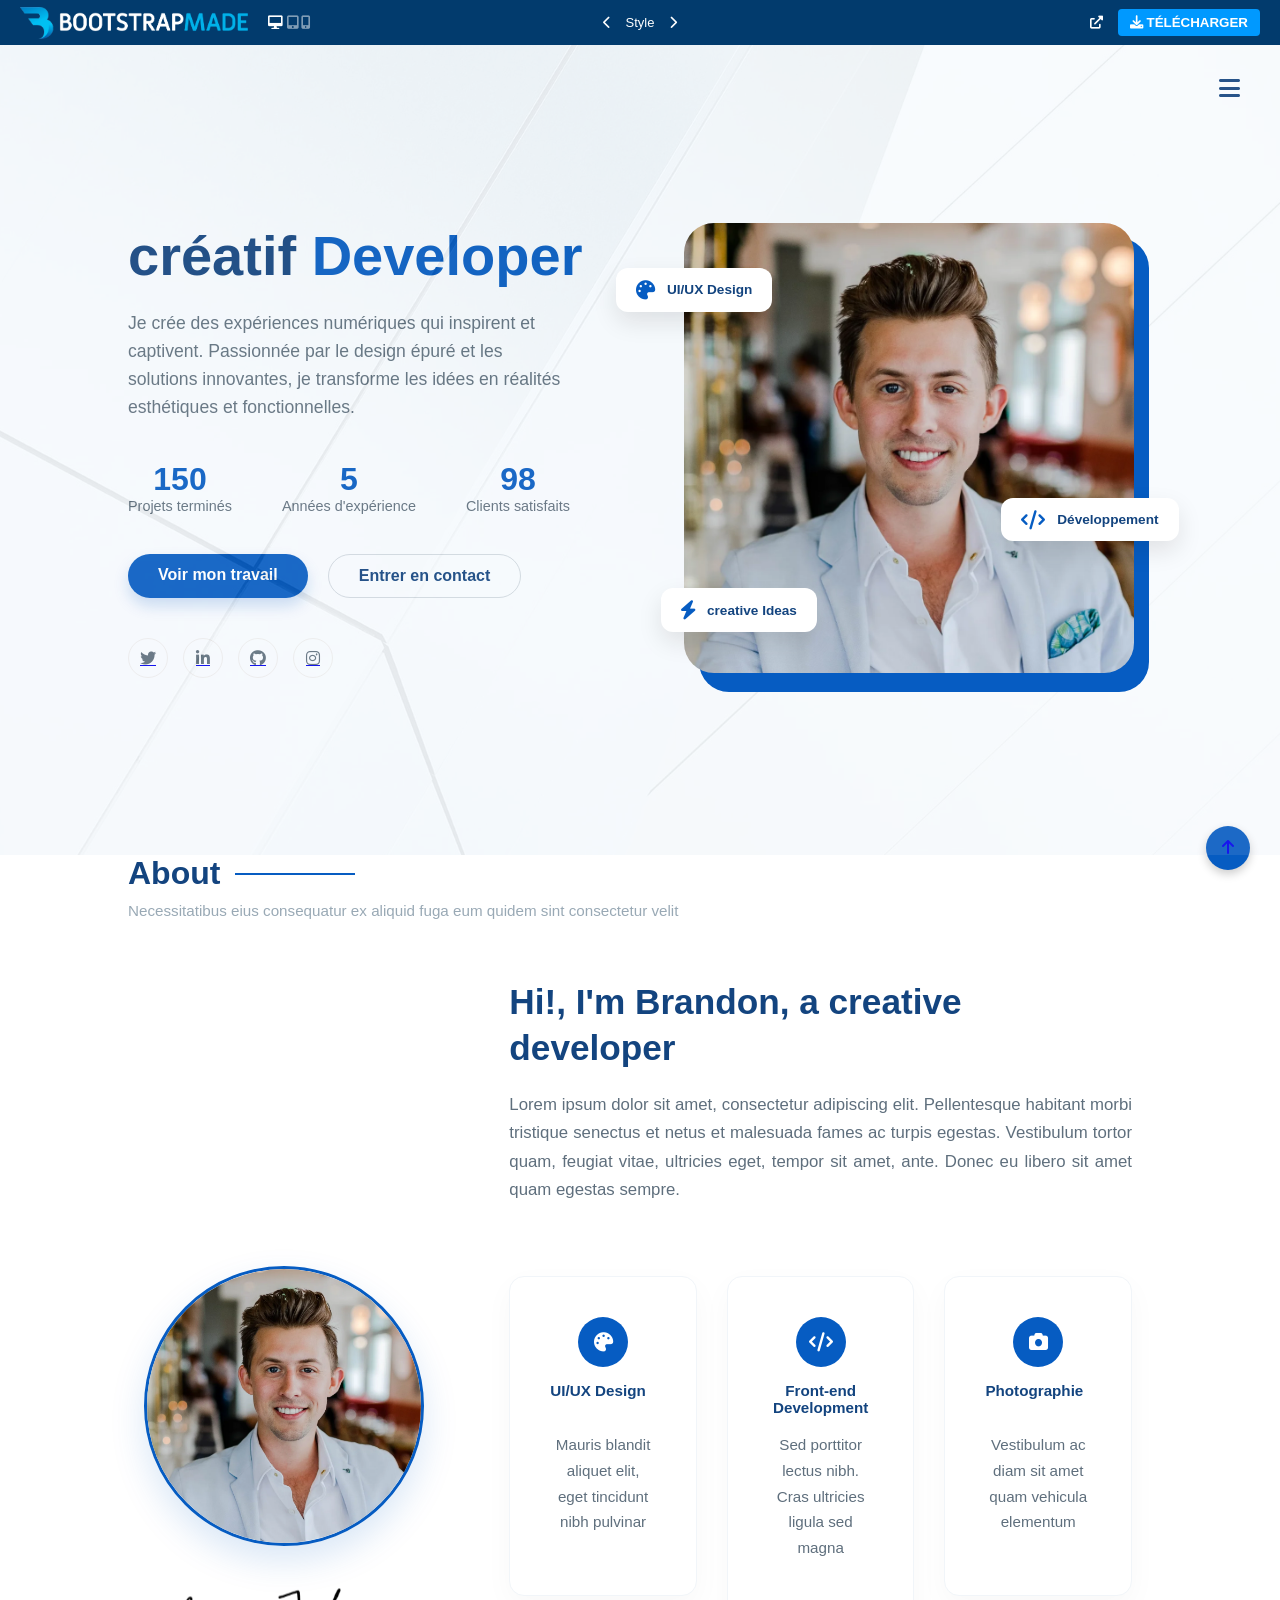
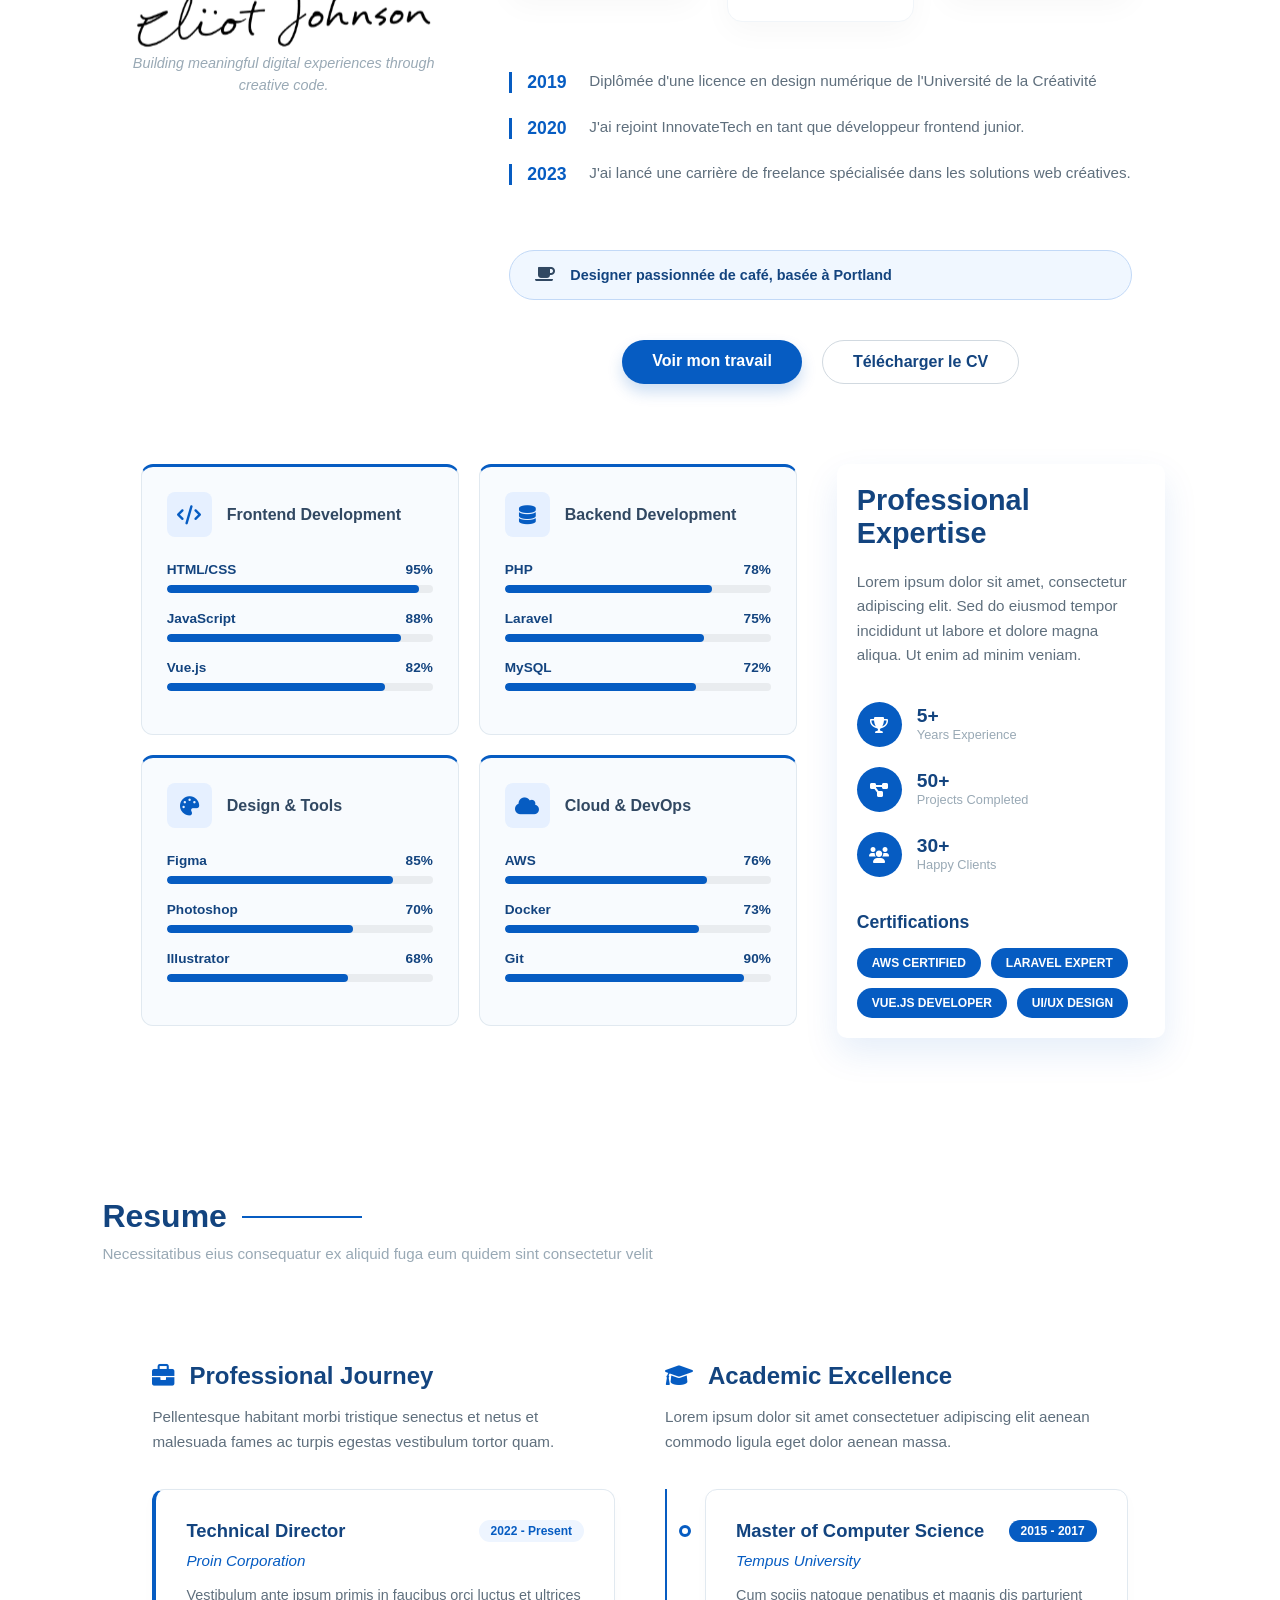
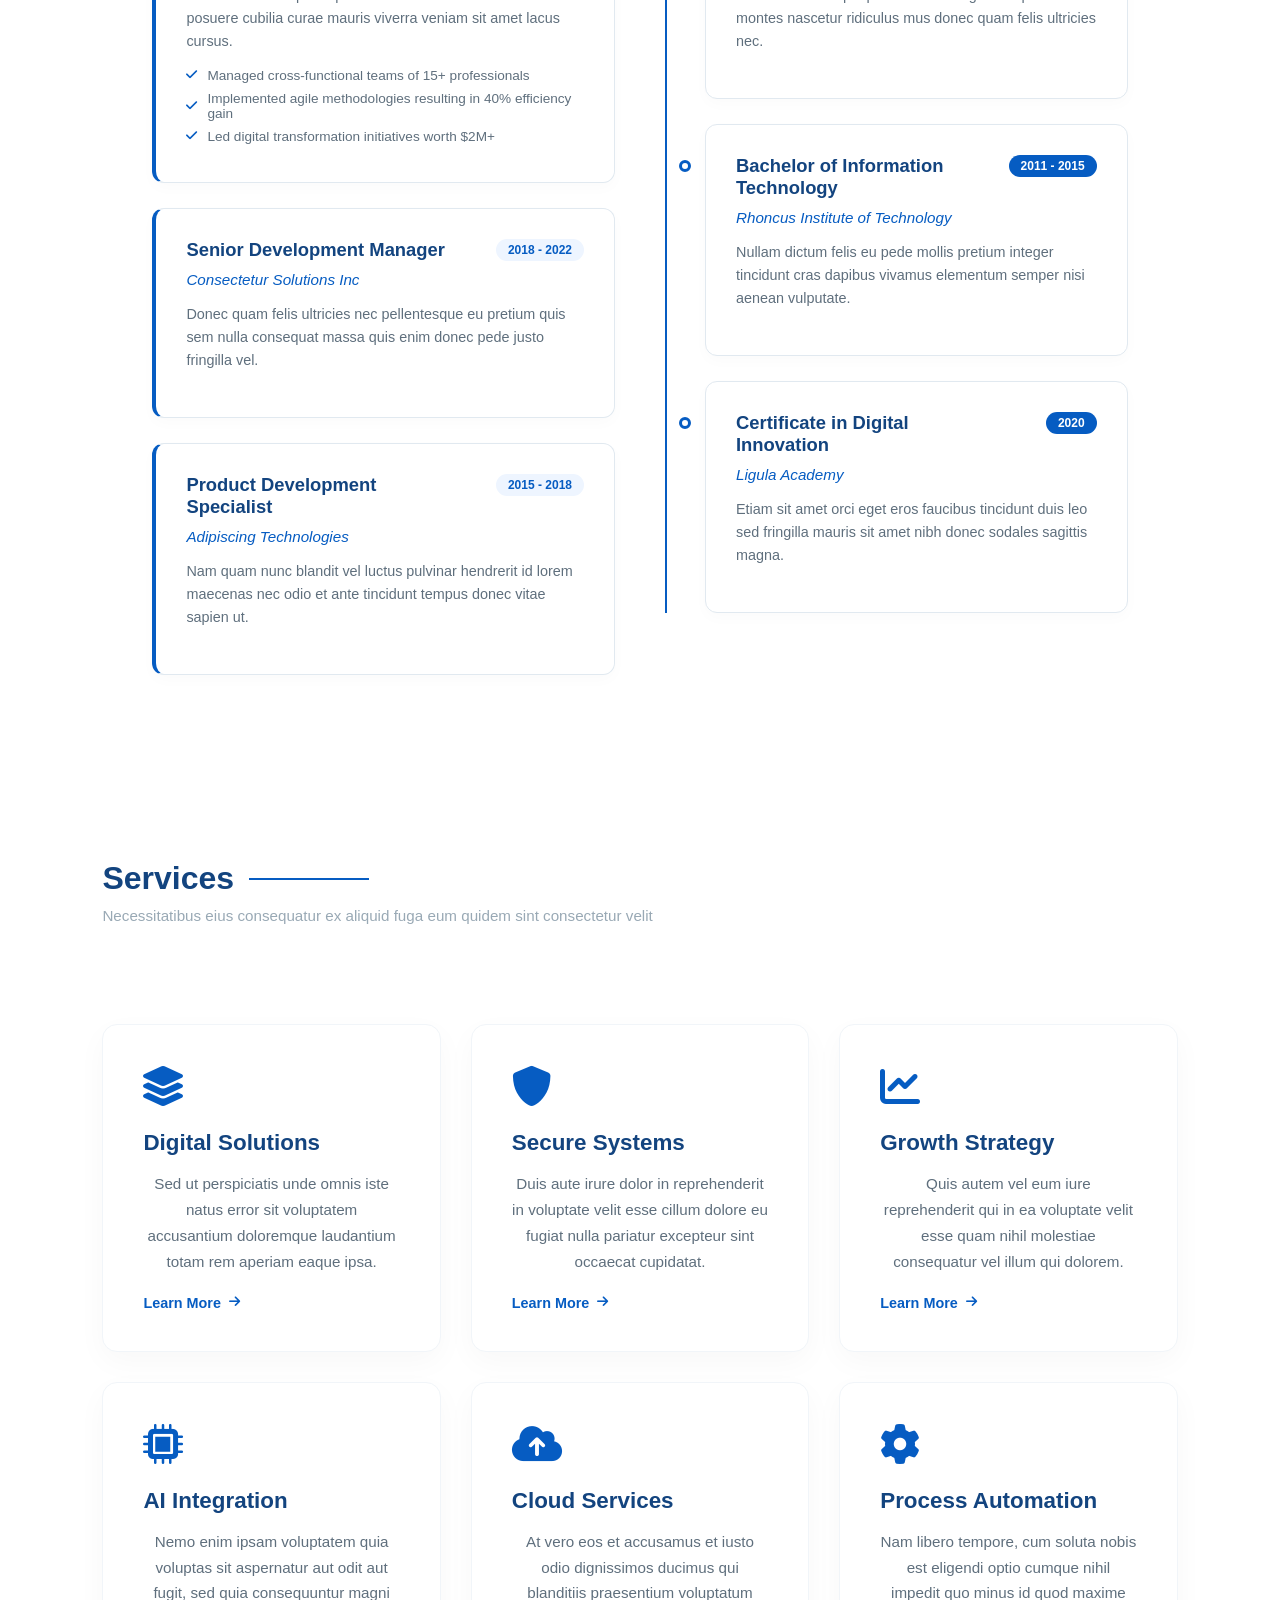
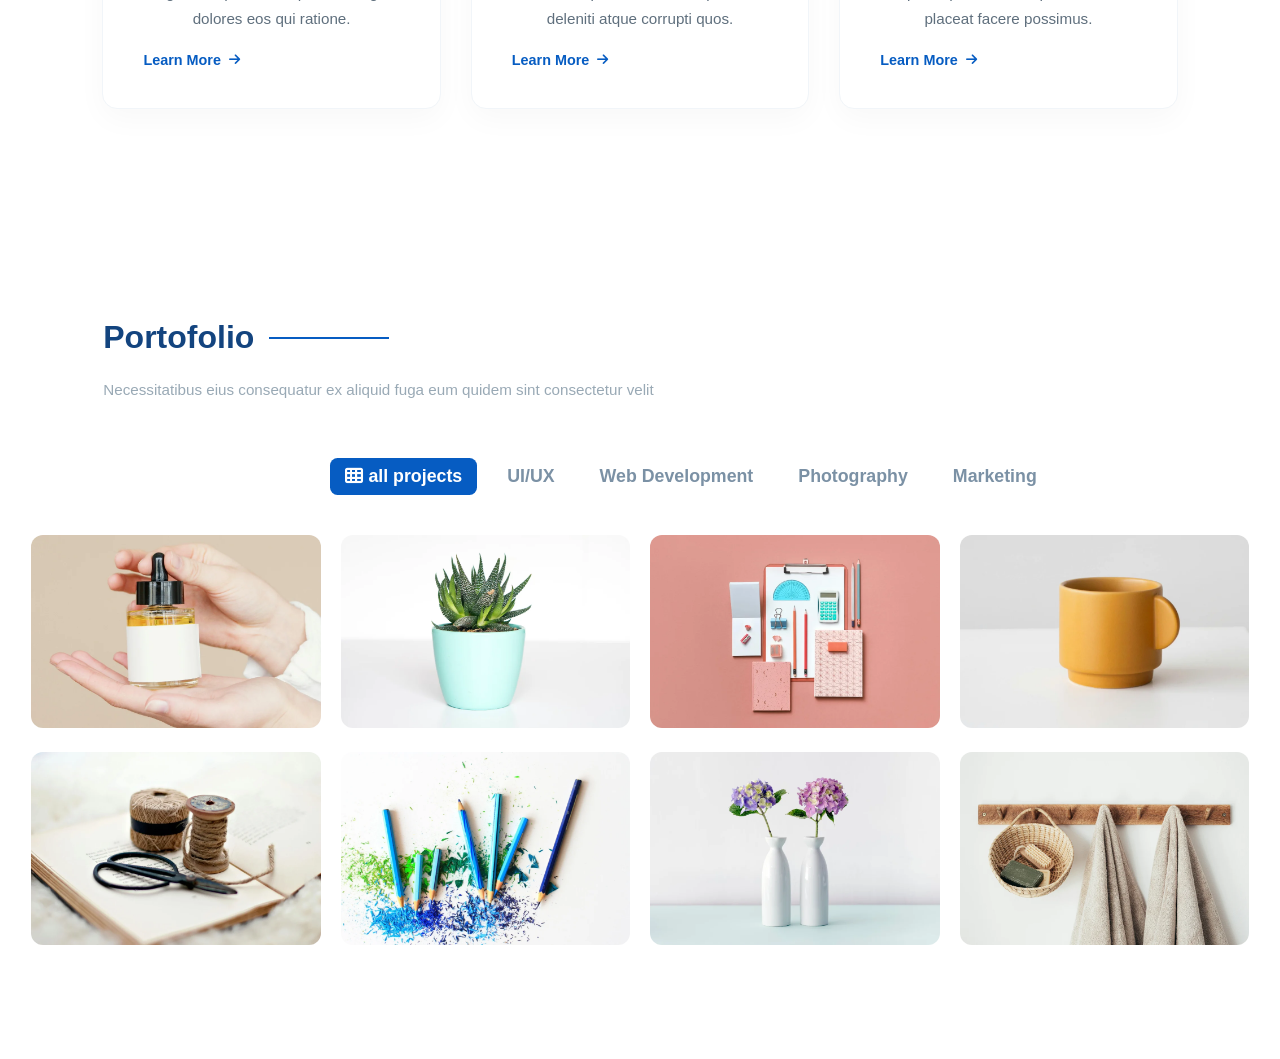
==== index.html @ ad0adab8 "finition de la section service et portfolio" ====
<!DOCTYPE html>
<html lang="fr">

<head>
    <meta charset="UTF-8">
    <meta name="viewport" content="width=device-width, initial-scale=1.0">
    <!-- la largeur de la page qui doit s'adapter à l'ecran de chaque appareils-->
    <title>Travail1</title>
    <link rel="stylesheet" href="https://cdnjs.cloudflare.com/ajax/libs/font-awesome/6.0.0/css/all.min.css">
    <!--la bibliotheques des Icônes : FontAwesome -->
    <link rel="stylesheet" href="style.css">

</head>

<body>

    <nav class="preview-bar">
        <div class="bar-section bar-gauche">
            <img src="logo.png" alt="BOOTSTRAPMADE">
            <div class="device-icons">
                <i class="fas fa-desktop active"></i>
                <i class="fas fa-tablet-alt"></i>
                <i class="fas fa-mobile-alt"></i>
            </div>
        </div>
        <div class="bar-section bar-centre">
            <i class="fas fa-chevron-left"></i>
            <span>Style</span>
            <i class="fas fa-chevron-right"></i>
        </div>
        <div class="bar-section bar-droite">
            <i class="fas fa-external-link-alt"></i>
            <button class="btn-telecharger">
                <i class="fas fa-download"></i> TÉLÉCHARGER
            </button>
        </div>
    </nav>

    <!-- SECTION HERO -->
    <section class="hero-section" id="top">

        <div class="menu-burger">
            <i class="fas fa-bars"></i>
        </div>

        <div class="container">
            <div class="hero-content">
                <h1 class="main-title" style="font-family: Quicksand, sans-serif;"> créatif <span
                        style="font-family: Quicksand, sans-serif"> Developer</span></h1>
                <p class="description" style="font-family:'Roboto',sans-serif;">
                    Je crée des expériences numériques qui inspirent et captivent.
                    Passionnée par le design épuré et les solutions innovantes,
                    je transforme les idées en réalités esthétiques et fonctionnelles.
                </p>

                <div class="stats">
                    <div class="stat-item">
                        <h3>150</h3>
                        <p>Projets terminés</p>
                    </div>
                    <div class="stat-item">
                        <h3>5</h3>
                        <p>Années d'expérience</p>
                    </div>
                    <div class="stat-item">
                        <h3>98</h3>
                        <p>Clients satisfaits</p>
                    </div>
                </div>

                <div class="btn-container">
                    <a href="#" class="btn btn-primary">Voir mon travail</a>
                    <a href="#" class="btn btn-outline">Entrer en contact</a>
                </div>

                <div class="social-links">
                    <a href="#"><i class="fab fa-twitter"></i></a>
                    <a href="#"><i class="fab fa-linkedin-in"></i></a>
                    <a href="#"><i class="fab fa-github"></i></a>
                    <a href="#"><i class="fab fa-instagram"></i></a>
                </div>
            </div>

            <!-- IMAGE DROITE AVEC BADGES -->
            <div class="hero-image-area">
                <div class="image-wrapper">

                    <div class="blue-bg-shape"></div> <!-- Forme bleue derrière l'image-->


                    <img src="profile-square-1.webp" alt="Developer" class="profile-img">

                    <div class="badge badge-haut">
                        <i class="fas fa-palette"></i>
                        <span>UI/UX Design</span>
                    </div>

                    <div class="badge badge-centre">
                        <i class="fas fa-code"></i>
                        <span>Développement</span>
                    </div>

                    <div class="badge badge-dessous">
                        <i class="fas fa-bolt"></i>
                        <span>creative Ideas</span>
                    </div>
                </div>
            </div>
        </div>


        <div class="scroll-top"> <!-- Bouton de retour en haut -->
            <a href="#top"> <i class="fas fa-arrow-up"></i> </a>

        </div>
    </section>
    <!-- SECTION À PROPOS -->

    <!-- SECTION DÉTAILS / SERVICES -->
    <section class="details-section">
        <!-- En-tête de section -->
        <div class="section-header">
            <div class="title-wrapper">
                <h2>About</h2>
                <div class="line"></div>
            </div>
            <p class="section-subtitle">Necessitatibus eius consequatur ex aliquid fuga eum quidem sint consectetur
                velit</p>
        </div>
        <div class="container">

            <!-- COLONNE GAUCHE : Profil & Signature -->
            <div class="profile-sidebar">
                <div class="profile-circle">
                    <img src="profile-square-1.webp" alt="Eliot Johnson">
                </div>
                <div class="signature-area">
                    <img src="signature-1.webp" alt="signature">
                    <p class="tagline">Building meaningful digital experiences through creative code.</p>
                </div>
            </div>

            <div class="details-main">
                <!-- Colonne Droite (Contenu textuel) -->
                <div class="about-right">
                    <h3 class="about-title">Hi!, I'm <span>Brandon</span>, a creative developer</h3>
                    <p class="about-text">
                        Lorem ipsum dolor sit amet, consectetur adipiscing elit. Pellentesque habitant morbi tristique
                        senectus
                        et netus et malesuada fames ac turpis egestas. Vestibulum tortor quam, feugiat vitae, ultricies
                        eget,
                        tempor sit amet, ante. Donec eu libero sit amet quam egestas sempre.
                    </p>
                </div>

                <!-- Les 3 Cartes de Services -->
                <div class="services-grid">
                    <div class="service-card">
                        <div class="icon-box"><i class="fas fa-palette"></i></div>
                        <h4>UI/UX Design</h4>
                        <p>Mauris blandit aliquet elit, eget tincidunt nibh pulvinar</p>
                    </div>
                    <div class="service-card">
                        <div class="icon-box"><i class="fas fa-code"></i></div>
                        <h4>Front-end Development</h4>
                        <p>Sed porttitor lectus nibh. Cras ultricies ligula sed magna</p>
                    </div>
                    <div class="service-card">
                        <div class="icon-box"><i class="fas fa-camera"></i></div>
                        <h4>Photographie</h4>
                        <p>Vestibulum ac diam sit amet quam vehicula elementum</p>
                    </div>
                </div>

                <!-- Timeline d'expérience -->
                <div class="experience-list">
                    <div class="exp-item">
                        <span class="year">2019</span>
                        <p>Diplômée d'une licence en design numérique de l'Université de la Créativité</p>
                    </div>
                    <div class="exp-item">
                        <span class="year">2020</span>
                        <p>J'ai rejoint InnovateTech en tant que développeur frontend junior.</p>
                    </div>
                    <div class="exp-item">
                        <span class="year">2023</span>
                        <p>J'ai lancé une carrière de freelance spécialisée dans les solutions web créatives.</p>
                    </div>
                </div>

                <!-- Badge Status -->
                <div class="status-highlight">
                    <span class="emoji"><i class="fas fa-coffee"></i></span>
                    <p>Designer passionnée de café, basée à Portland</p>
                </div>

                <!-- Boutons d'action -->
                <div class="action-footer">
                    <a href="#" class="btn btn-primary">Voir mon travail</a>
                    <a href="#" class="btn btn-outline">Télécharger le CV</a>
                </div>
            </div>

        </div>
    </section>
    <!-- SECTION EXPERTISE ET COMPÉTENCES -->
    <section class="expertise-area">
        <div class="container">

            <!-- GRILLE DES COMPÉTENCES (GAUCHE) -->
            <div class="skills-grid">

                <!-- Carte 1: Frontend -->
                <div class="skill-card">
                    <div class="card-header">
                        <div class="icon-square"><i class="fas fa-code"></i></div>
                        <h4>Frontend Development</h4>
                    </div>
                    <div class="skill-item">
                        <div class="skill-info"><span>HTML/CSS</span><span>95%</span></div>
                        <div class="progress-bar">
                            <div class="progress-fill" style="width: 95%;"></div>
                        </div>
                    </div>
                    <div class="skill-item">
                        <div class="skill-info"><span>JavaScript</span><span>88%</span></div>
                        <div class="progress-bar">
                            <div class="progress-fill" style="width: 88%;"></div>
                        </div>
                    </div>
                    <div class="skill-item">
                        <div class="skill-info"><span>Vue.js</span><span>82%</span></div>
                        <div class="progress-bar">
                            <div class="progress-fill" style="width: 82%;"></div>
                        </div>
                    </div>
                </div>

                <!-- Carte 2: Backend -->
                <div class="skill-card">
                    <div class="card-header">
                        <div class="icon-square"><i class="fas fa-database"></i></div>
                        <h4>Backend Development</h4>
                    </div>
                    <div class="skill-item">
                        <div class="skill-info"><span>PHP</span><span>78%</span></div>
                        <div class="progress-bar">
                            <div class="progress-fill" style="width: 78%;"></div>
                        </div>
                    </div>
                    <div class="skill-item">
                        <div class="skill-info"><span>Laravel</span><span>75%</span></div>
                        <div class="progress-bar">
                            <div class="progress-fill" style="width: 75%;"></div>
                        </div>
                    </div>
                    <div class="skill-item">
                        <div class="skill-info"><span>MySQL</span><span>72%</span></div>
                        <div class="progress-bar">
                            <div class="progress-fill" style="width: 72%;"></div>
                        </div>
                    </div>
                </div>

                <!-- Carte 3: Design -->
                <div class="skill-card">
                    <div class="card-header">
                        <div class="icon-square"><i class="fas fa-palette"></i></div>
                        <h4>Design & Tools</h4>
                    </div>
                    <div class="skill-item">
                        <div class="skill-info"><span>Figma</span><span>85%</span></div>
                        <div class="progress-bar">
                            <div class="progress-fill" style="width: 85%;"></div>
                        </div>
                    </div>
                    <div class="skill-item">
                        <div class="skill-info"><span>Photoshop</span><span>70%</span></div>
                        <div class="progress-bar">
                            <div class="progress-fill" style="width: 70%;"></div>
                        </div>
                    </div>
                    <div class="skill-item">
                        <div class="skill-info"><span>Illustrator</span><span>68%</span></div>
                        <div class="progress-bar">
                            <div class="progress-fill" style="width: 68%;"></div>
                        </div>
                    </div>
                </div>

                <!-- Carte 4: Cloud -->
                <div class="skill-card">
                    <div class="card-header">
                        <div class="icon-square"><i class="fas fa-cloud"></i></div>
                        <h4>Cloud & DevOps</h4>
                    </div>
                    <div class="skill-item">
                        <div class="skill-info"><span>AWS</span><span>76%</span></div>
                        <div class="progress-bar">
                            <div class="progress-fill" style="width: 76%;"></div>
                        </div>
                    </div>
                    <div class="skill-item">
                        <div class="skill-info"><span>Docker</span><span>73%</span></div>
                        <div class="progress-bar">
                            <div class="progress-fill" style="width: 73%;"></div>
                        </div>
                    </div>
                    <div class="skill-item">
                        <div class="skill-info"><span>Git</span><span>90%</span></div>
                        <div class="progress-bar">
                            <div class="progress-fill" style="width: 90%;"></div>
                        </div>
                    </div>
                </div>

            </div>

            <!-- INFOS EXPERTISE (DROITE) -->
            <div class="expertise-info">
                <h2 class="title-blue">Professional Expertise</h2>
                <p class="description-text">
                    Lorem ipsum dolor sit amet, consectetur adipiscing elit. Sed do eiusmod tempor incididunt ut labore
                    et dolore magna aliqua. Ut enim ad minim veniam.
                </p>

                <div class="expert-stats">
                    <div class="stat-row">
                        <div class="circle-icon"><i class="fas fa-trophy"></i></div>
                        <div class="stat-text"><strong>5+</strong><span>Years Experience</span></div>
                    </div>
                    <div class="stat-row">
                        <div class="circle-icon"><i class="fas fa-project-diagram"></i></div>
                        <div class="stat-text"><strong>50+</strong><span>Projects Completed</span></div>
                    </div>
                    <div class="stat-row">
                        <div class="circle-icon"><i class="fas fa-users"></i></div>
                        <div class="stat-text"><strong>30+</strong><span>Happy Clients</span></div>
                    </div>
                </div>

                <h4 class="sub-title">Certifications</h4>
                <div class="tags-container">
                    <span class="tag">AWS CERTIFIED</span>
                    <span class="tag">LARAVEL EXPERT</span>
                    <span class="tag">VUE.JS DEVELOPER</span>
                    <span class="tag">UI/UX DESIGN</span>
                </div>
            </div>

        </div>
    </section>
    <!-- SECTION RESUME (CV) -->
    <section class="resume-section">
        <div class="section-header">
            <div class="title-wrapper">
                <h2>Resume</h2>
                <div class="line"></div>
            </div>
            <p class="section-subtitle">Necessitatibus eius consequatur ex aliquid fuga eum quidem sint consectetur
                velit</p>
        </div>
        <div class="container">


            <div class="resume-grid">

                <!-- COLONNE GAUCHE : Professional Journey -->
                <div class="resume-column">
                    <div class="column-title">
                        <i class="fas fa-briefcase"></i>
                        <h3>Professional Journey</h3>
                    </div>
                    <p class="column-desc">Pellentesque habitant morbi tristique senectus et netus et malesuada fames ac
                        turpis egestas vestibulum tortor quam.</p>

                    <!-- Carte Expérience 1 -->
                    <div class="resume-card exp-card">
                        <div class="card-top">
                            <h4>Technical Director</h4>
                            <span class="year-pill">2022 - Present</span>
                        </div>
                        <h5 class="company">Proin Corporation</h5>
                        <p class="card-desc">Vestibulum ante ipsum primis in faucibus orci luctus et ultrices posuere
                            cubilia curae mauris viverra veniam sit amet lacus cursus.</p>
                        <ul class="card-list">
                            <li><i class="fas fa-check"></i> Managed cross-functional teams of 15+ professionals</li>
                            <li><i class="fas fa-check"></i> Implemented agile methodologies resulting in 40% efficiency
                                gain</li>
                            <li><i class="fas fa-check"></i> Led digital transformation initiatives worth $2M+</li>
                        </ul>
                    </div>

                    <!-- Carte Expérience 2 -->
                    <div class="resume-card exp-card">
                        <div class="card-top">
                            <h4>Senior Development Manager</h4>
                            <span class="year-pill">2018 - 2022</span>
                        </div>
                        <h5 class="company">Consectetur Solutions Inc</h5>
                        <p class="card-desc">Donec quam felis ultricies nec pellentesque eu pretium quis sem nulla
                            consequat massa quis enim donec pede justo fringilla vel.</p>
                    </div>

                    <!-- Carte Expérience 3 -->
                    <div class="resume-card exp-card">
                        <div class="card-top">
                            <h4>Product Development Specialist</h4>
                            <span class="year-pill">2015 - 2018</span>
                        </div>
                        <h5 class="company">Adipiscing Technologies</h5>
                        <p class="card-desc">Nam quam nunc blandit vel luctus pulvinar hendrerit id lorem maecenas nec
                            odio et ante tincidunt tempus donec vitae sapien ut.</p>
                    </div>
                </div>

                <!-- COLONNE DROITE : Academic Excellence -->
                <div class="resume-column academic-timeline">
                    <div class="column-title">
                        <i class="fas fa-graduation-cap"></i>
                        <h3>Academic Excellence</h3>
                    </div>
                    <p class="column-desc">Lorem ipsum dolor sit amet consectetuer adipiscing elit aenean commodo ligula
                        eget dolor aenean massa.</p>

                    <div class="timeline-container">
                        <div class="timeline-line"></div>
                        <!-- Item Académique 1 -->
                        <div class="resume-card timeline-card">
                            <div class="timeline-dot"></div>
                            <div class="card-top">
                                <h4>Master of Computer Science</h4>
                                <span class="year-pill dark">2015 - 2017</span>
                            </div>
                            <h5 class="company">Tempus University</h5>
                            <p class="card-desc">Cum sociis natoque penatibus et magnis dis parturient montes nascetur
                                ridiculus mus donec quam felis ultricies nec.</p>
                        </div>

                        <!-- Item Académique 2 -->
                        <div class="resume-card timeline-card">
                            <div class="timeline-dot"></div>
                            <div class="card-top">
                                <h4>Bachelor of Information Technology</h4>
                                <span class="year-pill dark">2011 - 2015</span>
                            </div>
                            <h5 class="company">Rhoncus Institute of Technology</h5>
                            <p class="card-desc">Nullam dictum felis eu pede mollis pretium integer tincidunt cras
                                dapibus vivamus elementum semper nisi aenean vulputate.</p>
                        </div>

                        <!-- Item Académique 3 -->
                        <div class="resume-card timeline-card">
                            <div class="timeline-dot"></div>
                            <div class="card-top">
                                <h4>Certificate in Digital Innovation</h4>
                                <span class="year-pill dark">2020</span>
                            </div>
                            <h5 class="company">Ligula Academy</h5>
                            <p class="card-desc">Etiam sit amet orci eget eros faucibus tincidunt duis leo sed fringilla
                                mauris sit amet nibh donec sodales sagittis magna.</p>
                        </div>
                    </div>
                </div>

            </div>
        </div>
    </section>
    <!-- SECTION SERVICES -->
    <section id="services" class="services-section">
        <!-- En-tête de section (Réutilisation du style précédent) -->
        <div class="section-header">
            <div class="title-wrapper">
                <h2>Services</h2>
                <div class="line"></div>
            </div>
            <p class="section-subtitle">Necessitatibus eius consequatur ex aliquid fuga eum quidem sint consectetur
                velit</p>
        </div>
        <div class="container">

            <!-- En-tête de section (Réutilisation du style précédent)
        <div class="section-header">
            <div class="title-wrapper">
                <h2>Services</h2>
                <div class="line"></div>
            </div>
            <p class="section-subtitle">Necessitatibus eius consequatur ex aliquid fuga eum quidem sint consectetur velit</p>
        </div> -->

            <!-- Grille des Services -->
            <div class="services-grid">

                <!-- Service 1 -->
                <div class="service-card">
                    <div class="service-icon">
                        <i class="fas fa-layer-group"></i>
                    </div>
                    <h3>Digital Solutions</h3>
                    <p>Sed ut perspiciatis unde omnis iste natus error sit voluptatem accusantium doloremque laudantium
                        totam rem aperiam eaque ipsa.</p>
                    <a href="#" class="learn-more">Learn More <i class="fas fa-arrow-right"></i></a>
                </div>

                <!-- Service 2 -->
                <div class="service-card">
                    <div class="service-icon">
                        <i class="fas fa-shield-alt"></i>
                    </div>
                    <h3>Secure Systems</h3>
                    <p>Duis aute irure dolor in reprehenderit in voluptate velit esse cillum dolore eu fugiat nulla
                        pariatur excepteur sint occaecat cupidatat.</p>
                    <a href="#" class="learn-more">Learn More <i class="fas fa-arrow-right"></i></a>
                </div>

                <!-- Service 3 -->
                <div class="service-card">
                    <div class="service-icon">
                        <i class="fas fa-chart-line"></i>
                    </div>
                    <h3>Growth Strategy</h3>
                    <p>Quis autem vel eum iure reprehenderit qui in ea voluptate velit esse quam nihil molestiae
                        consequatur vel illum qui dolorem.</p>
                    <a href="#" class="learn-more">Learn More <i class="fas fa-arrow-right"></i></a>
                </div>

                <!-- Service 4 -->
                <div class="service-card">
                    <div class="service-icon">
                        <i class="fas fa-microchip"></i>
                    </div>
                    <h3>AI Integration</h3>
                    <p>Nemo enim ipsam voluptatem quia voluptas sit aspernatur aut odit aut fugit, sed quia consequuntur
                        magni dolores eos qui ratione.</p>
                    <a href="#" class="learn-more">Learn More <i class="fas fa-arrow-right"></i></a>
                </div>

                <!-- Service 5 -->
                <div class="service-card">
                    <div class="service-icon">
                        <i class="fas fa-cloud-upload-alt"></i>
                    </div>
                    <h3>Cloud Services</h3>
                    <p>At vero eos et accusamus et iusto odio dignissimos ducimus qui blanditiis praesentium voluptatum
                        deleniti atque corrupti quos.</p>
                    <a href="#" class="learn-more">Learn More <i class="fas fa-arrow-right"></i></a>
                </div>

                <!-- Service 6 -->
                <div class="service-card">
                    <div class="service-icon">
                        <i class="fas fa-cog"></i>
                    </div>
                    <h3>Process Automation</h3>
                    <p>Nam libero tempore, cum soluta nobis est eligendi optio cumque nihil impedit quo minus id quod
                        maxime placeat facere possimus.</p>
                    <a href="#" class="learn-more">Learn More <i class="fas fa-arrow-right"></i></a>
                </div>

            </div>
        </div>
    </section>
    <section id="portofolio" class="portfolio-section">
        <div class="entete-section">
            <div class="title-wrapper2">
                <h2>Portofolio</h2>
                <div class="line"></div>
            </div>
            <p class="section-subtitle">Necessitatibus eius consequatur ex aliquid fuga eum quidem sint consectetur
                velit</p>

        </div>
        <div class="entete-div">
            <div class="entete1">
                <h3><i class="fas fa-th"></i> all projects</h3>
                
            </div>
            <div class="entete2">
                <h3>UI/UX</h3>
            </div>
            <div class="entete3">
                <h3>Web Development</h3>
            </div>
            <div class="entete4">
                <h3>Photography</h3>
            </div>
            <div class="entete5">
                <h3>Marketing</h3>
            </div>
        </div>
        <div class="contenues-images">
            <div class="image-1">
                <img src="portfolio-1.webp" alt="Project 1">
            </div>
            <div class="image-2">
                <img src="portfolio-2.webp" alt="Project 2">
            </div>
            <div class="image-3">
                <img src="portfolio-4.webp" alt="Project 4">
            </div>
            <div class="image-4">
                <img src="portfolio-5.webp" alt="Project 5">
            </div>
            <div class="image-5">
                <img src="portfolio-7.webp" alt="Project 7">
            </div>
            <div class="image-6">
                <img src="portfolio-8.webp" alt="Project 8">
            </div>
            <div class="image-7">
                <img src="portfolio-10.webp" alt="Project 10">
            </div>
            <div class="image-8">
                <img src="portfolio-11.webp" alt="Project 11">
            </div>

        </div>



    </section>

</body>

</html>
---- style.css ----
/* VARIABLES ET RESET */

/* --- POLICE 1 : QUICKSAND (Titres) --- */
@font-face {
    font-family: 'Quicksand';
    src: url('fonts/Quicksand-Bold.ttf') format('truetype');
    font-weight: 700;
}

/* --- POLICE 2 : ROBOTO (Texte de corps) --- */
@font-face {
    font-family: 'Roboto';
    src: url('fonts/Roboto-Regular.ttf') format('truetype');
    font-weight: 400;
}

@font-face {
    font-family: 'Roboto';
    src: url('fonts/Roboto-Bold.ttf') format('truetype');
    font-weight: 700;
}
:root {
    --primary-blue: #065cc2;
    --dark-blue: #13447f;
    --text-gray: #5f6f7d;
    --bg-light: #f8fbfe;
}

/* Règle par défaut pour TOUT le site (le texte normal) */
* {
    margin: 0;
    padding: 0;
    box-sizing: border-box;
    font-family: 'Roboto', sans-serif; /* Roboto pour le texte de base */
}

/* Règle spécifique pour les TITRES (h1, h2, h3, h4) */
h1, h2, h3, h4, .main-title, .about-title {
    font-family: 'Quicksand', sans-serif; /* Quicksand pour les titres */
    font-weight: 700;
}

/* Règle spécifique pour les boutons ou badges si nécessaire */
.btn, .badge {
    font-family: 'Quicksand', sans-serif;
    font-weight: 600;
}

body {
    margin: 0;
    padding: 0;
    font-family: 'Roboto', sans-serif;
    color: #314862; /* On revient sur un gris très foncé pour la lisibilité */
    background-color: #fff;
}


/* PREVIEW BAR */
.preview-bar {
    background-color: #023b6d;
    height: 45px;
    display: flex;
    justify-content: space-between;
    align-items: center;
    padding: 0 20px;
    color: white;
    font-size: 13px;
    position: sticky;
    top: 0;
    z-index: 1000;
}

.bar-section { flex: 1; display: flex; align-items: center; }
.bar-gauche { justify-content: flex-start; gap: 20px; }
.bar-centre { justify-content: center; gap: 15px; }
.bar-droite { justify-content: flex-end; gap: 15px; }

.device-icons i { opacity: 0.5; cursor: pointer; transition: 0.3s; }
.device-icons i.active, .device-icons i:hover { opacity: 1; }

body > nav > div.bar-section.bar-gauche > img{
    width: auto;
    cursor: pointer;
    height: 32px;
}
.btn-telecharger {
    background-color: #0099ff;
    color: white;
    border: none;
    padding: 6px 12px;
    border-radius: 4px;
    font-weight: 600;
    cursor: pointer;
}

/* HERO SECTION */
.hero-section {
    padding: 60px 10%;
    min-height: 90vh;
    display: flex;
    align-items: center;
    position: relative;
    overflow: hidden; /* Pour que le fond ne dépasse pas */
    background-color: #f8fbfe; /* Couleur de secours si l'image ne charge pas */
    
    
}
.hero-section::before {
    content: '';
    position: absolute;
    top: 0;
    left: 0;
    width: 100%;
    height: 100%;
    background-image: url('abstract-bg-1.webp'); /* Image de fond */
    background-size: cover;
    background-position: center center;
    background-repeat: no-repeat;
    opacity: 0.09; /* Légère transparence pour ne pas gêner la lecture */
    z-index: 1; /* Derrière le contenu */
    margin: 0;
}
.container {
    display: flex;
    align-items: center;
    width: 100%;
    gap: 50px;
}

.hero-content { flex: 1; }

.main-title {
    font-size: 3.5rem;
    color: var(--dark-blue);
    line-height: 1.2;
    margin-bottom: 20px;
}
.main-title span { color: var(--primary-blue); }

.description {
    color: var(--text-gray);
    font-size: 1.1rem;
    line-height: 1.6;
    margin-bottom: 40px;
    max-width: 90%;
        font-family: 'Roboto', sans-serif
}

/* STATS */
.stats {
    display: flex;
    gap: 50px;
    margin-bottom: 40px;
}
.stat-item h3 {
    font-size: 2rem;
    color: var(--primary-blue);
    text-align: center;
    font-family: 'Roboto', sans-serif;
}
.stat-item p {
    color: var(--text-gray);
    font-size: 0.9rem;
    font-family: 'Roboto', sans-serif;
}

/* BOUTONS */
.btn-container { display: flex; gap: 20px; margin-bottom: 40px; }
.btn {
    padding: 12px 30px;
    border-radius: 50px;
    text-decoration: none;
    font-weight: 600;
    transition: 0.3s;
}
.btn-primary {
    background-color: var(--primary-blue);
    color: white;
    box-shadow: 0 8px 15px rgba(6, 92, 194, 0.2);
    font-family: 'Roboto', sans-serif;
}
.btn-outline {
    border: 1px solid #d1d9e0;
    color: var(--dark-blue);
    font-family: 'Roboto', sans-serif;
}
.btn:hover { transform: translateY(-3px); }

/* SOCIAL */
.social-links { display: flex; gap: 15px; }
.social-links i {
    width: 40px;
    height: 40px;
    border: 1px solid #eee;
    border-radius: 50%;
    display: flex;
    align-items: center;
    justify-content: center;
    color: var(--text-gray);
    transition: 0.3s;
}
.social-links i:hover {
    background: var(--primary-blue);
    color: white;
}

/* IMAGE ET BADGES (Le plus important) */
.hero-image-area { flex: 1; display: flex; justify-content: center; }

.image-wrapper {
    position: relative;
    width: 100%;
    max-width: 450px;
}

.profile-img {
    width: 100%;
    border-radius: 30px;
    position: relative;
    z-index: 5;
}

.blue-bg-shape {
    position: absolute;
    width: 100%;
    height: 100%;
    background-color: var(--primary-blue);
    bottom: -15px;
    right: -15px;
    border-radius: 30px;
    z-index: 1;
}

/* STYLE DES BADGES */
.badge {
    position: absolute;
    background: white;
    padding: 12px 20px;
    border-radius: 12px;
    display: flex;
    align-items: center;
    gap: 12px;
    box-shadow: 0 10px 25px rgba(0,0,0,0.1);
    z-index: 10;
    font-size: 0.85rem;
    font-weight: 600;
    color: var(--dark-blue);
}
.badge i {
    color: var(--primary-blue);
    font-size: 1.2rem;
}

.badge-haut {
    top: 10%;
    left: -15%;
    max-width: 300px;
}

.badge-centre {
    right: -10%;
    bottom: 30%;
}

.badge-dessous {
    bottom: 10%;
    left: -5%;
}

/* MENU ET SCROLL */
.menu-burger {
    position: absolute;
    top: 30px;
    right: 40px;
    font-size: 1.5rem;
    color: var(--dark-blue);
}

.scroll-top {
    position: fixed;
    bottom: 30px;
    right: 30px;
    background: var(--primary-blue);
    color: white;
    width: 44px;
    height: 44px;
    border-radius: 50%;
    display: flex;
    align-items: center;
    justify-content: center;
    box-shadow: 0 4px 10px rgba(0,0,0,0.2);
}
/* SECTION À PROPOS */
.about-section {
    padding: 80px 8%;
    background-color: #ffffff;
    align-items: center;
}

/* En-tête : Titre + Sous-titre */
.section-header {
    margin-bottom: 60px;
}

.title-wrapper {
    display: flex;
    align-items: center;
    gap: 15px;
    margin-bottom: 10px;
    font-family: 'Quicksand', sans-serif;
    margin-left: -5px; /* Légère compensation pour aligner le titre avec la ligne */
    padding-left: 5px; /* Légère compensation pour aligner le titre avec la ligne */
}

.title-wrapper h2 {
    font-size: 2rem;
    color: #13447f; /* Bleu foncé */
    text-transform: none;
    font-weight: 700;
     font-family: 'Quicksand', sans-serif;
}

/* La ligne bleue à côté de "À propos" */
.title-wrapper .line {
    width: 120px;
    height: 2px;
    background-color: #065cc2; /* Bleu vif */
}

.section-subtitle {
    color: #99a9b5; /* Gris clair */
    font-size: 0.95rem;
    max-width: 600px;
    font-family: 'Quicksand', sans-serif;

}

/* Grille de contenu */
.about-grid {
    display: flex;
    gap: 40px;
    align-items: flex-start;
    font-family: 'Quicksand', sans-serif;
}

.about-left {
    flex: 1; /* Occupe 50% mais reste vide */
}

.about-right {
    flex: 1; /* Occupe 50% */
    margin-bottom: 5%;
}

.about-title {
    font-size: 2.2rem;
    color: #13447f;
    line-height: 1.3;
    margin-bottom: 20px;
    font-weight: 700;
    font-family: 'Quicksand', sans-serif;
}

.about-title span {
    /* Si vous voulez mettre Brandon en évidence comme dans le titre précédent */
    color: #13447f; 
}

.about-text {
    color: #5f6f7d; /* Gris texte */
    font-size: 1.05rem;
    line-height: 1.7;
    text-align: justify;
    font-family: 'Roboto', sans-serif;
}

/* Ajustement pour tablette/mobile */
@media (max-width: 992px) {
    .about-grid {
        flex-direction: column;
    }
    .about-left {
        display: none; /* Cache la colonne vide sur mobile */
    }
    .about-title {
        font-size: 1.8rem;
    }
}



.about-section.container {
    display: flex;
    gap: 60px;
    align-items: flex-start;
}

/* COLONNE GAUCHE */
.profile-sidebar {
    flex: 1;
    text-align: center;
}

.profile-circle {
    width: 280px;
    height: 280px;
    border-radius: 50%;
    border: 3px solid #065cc2;
    /* padding: 10px; */
    margin: 0 auto 30px;
    box-shadow: 0 15px 35px rgba(6, 92, 194, 0.15);
}

.profile-circle img {
    width: 100%;
    height: 100%;
    border-radius: 50%;
    object-fit: cover;
}
 
.signature {
    font-family: 'Caveat', cursive; /* Police manuscrite */
    font-size: 3rem;
    color: #314862;
    margin-bottom: 10px;
}

.tagline {
    color: #99a9b5;
    font-size: 0.9rem;
    line-height: 1.5;
    font-style: italic;
    font-family: 'Roboto', sans-serif;
}

/* COLONNE DROITE */
.details-main {
    flex: 2;
     display: flex;
    flex-direction: column;
    justify-content: center;
    width: auto;
    padding: 0 20px;
    font-family: 'Roboto', sans-serif;
}

.details-section {
    display: flex;
    padding: 0 10%;
    
}
.details-section{
    display: flex;
flex-direction: column;
align-items: start;
justify-content: center;
}
.details-section .section-header{
    padding-right: -50px;
}
/* Cartes Services */
.services-grid {
    /* display: flex;
    gap: 20px;
    margin-bottom: 50px;
    font-family: 'Roboto', sans-serif;
    align-items: center;
    justify-content: center; */
    display: grid;
    grid-template-columns: repeat(auto-fit, minmax(200px, 1fr));
    /* grid-template-columns: repeat(3, 200px); */
    gap: 20px;
    margin-bottom: 50px;
     font-family: 'Roboto', sans-serif;
     align-items: start;
     justify-content: space-between;
    
}

.service-card {
    flex: 1;
    background-color: #f8fbfe;
    border-radius: 10px;
    text-align: center;
    transition: 0.3s;
    border-color: #065cc2;
    /* width: 150px; */
    margin-left: auto;
    margin-right: auto;
    padding: 20px;
     
    
}

.service-card:hover {
    transform: translateY(-5px);
     border: 1px solid #e1e9f0;
 
}

.icon-box {
    width: 50px;
    height: 50px;
    background: #065cc2;
    color: white;
    border-radius: 50%;
    display: flex;
    align-items: center;
    justify-content: center;
    margin: 0 auto 15px;
    font-size: 1.2rem;
}

.service-card h4 {
    font-size: 0.95rem;
    color: #13447f;
    margin-bottom: 10px;
    height: 40px; /* Aligne les titres */
}

.service-card p {
    font-size: 0.8rem;
    color: #7a8a99;
}

/* Timeline Expérience */
.experience-list {
    margin-bottom: 40px;
}

.exp-item {
    display: flex;
    align-items: flex-start;
    margin-bottom: 25px;
}

.exp-item .year {
    font-weight: 700;
    color: #065cc2;
    font-size: 1.1rem;
    min-width: 80px;
    border-left: 3px solid #065cc2;
    padding-left: 15px;
}

.exp-item p {
    color: #5f6f7d;
    font-size: 0.95rem;
}

/* Status Badge */
.status-highlight {
    background-color: #f0f7ff;
    border: 1px solid #c2d9f7;
    padding: 15px 25px;
    border-radius: 50px;
    display: flex;
    align-items: center;
    gap: 15px;
    margin-bottom: 40px;
}

.status-highlight p {
    color: #13447f;
    font-weight: 600;
    font-size: 0.9rem;
}

/* Boutons */
.action-footer {
    display: flex;
    gap: 20px;
    justify-content: center;
}
.expertise-area {
    padding: 80px 10%;
    background-color: #fff;
    width: 100%;
    font-family: 'Roboto', sans-serif;
    height: 100%;
    margin-left: 1%;
    margin-right: 2%;
}


.expertise-area .container {
    /* display: flex;
    gap: 40px;
    align-items: flex-start; */
    display: grid;
    grid-template-columns: 2fr 1fr;
     font-family: 'Roboto', sans-serif;
    gap: 40px;
    align-items: flex-start;

}

/* GRILLE DE GAUCHE */
.skills-grid {
    flex: 1.5;
    display: grid;
    grid-template-columns: repeat(2, 1fr);
    gap: 20px;
}

.skill-card {
    background-color: #f8fbfe;
    border: 1px solid #e1e9f0;
    border-top: 3px solid #065cc2; /* Bordure bleue en haut */
    padding: 25px;
    border-radius: 12px;
    font-family: 'Quicksand', sans-serif;
     transition: 0.3s;
}
.skill-card:hover {
    transform: translateY(-5px);
    border-color: #065cc2;
}

.card-header {
    display: flex;
    align-items: center;
    gap: 15px;
    margin-bottom: 25px;
    font-family: 'Quicksand', sans-serif;
}

.icon-square {
    width: 45px;
    height: 45px;
    background-color: #e6f0ff;
    color: #065cc2;
    display: flex;
    align-items: center;
    justify-content: center;
    border-radius: 8px;
    font-size: 1.2rem;
}

.card-header h4 {
    color: #314862;
    font-size: 1rem;
}

/* BARRES DE PROGRESSION */
.skill-item {
    margin-bottom: 18px;
}

.skill-info {
    display: flex;
    justify-content: space-between;
    margin-bottom: 8px;
    font-size: 0.85rem;
    font-weight: 600;
    color: #13447f;
}

.progress-bar {
    width: 100%;
    height: 8px;
    background-color: #e9ecef;
    border-radius: 10px;
    overflow: hidden;
}

.progress-fill {
    height: 100%;
    background-color: #065cc2;
    border-radius: 10px;
}

/* COLONNE DE DROITE */
.expertise-info {
    flex: 1;
    background-color: #fff;
    padding: 20px;
    opacity: 1;
    transition: none;
    /* width: 300px; */
     font-family: 'Roboto', sans-serif;
     box-shadow: 0 15px 35px rgba(6, 92, 194, 0.1);
     border-radius: 10px;
     height: 100%;
}

.title-blue {
    color: #13447f;
    font-size: 1.8rem;
    margin-bottom: 20px;
}

.description-text {
    color: #5f6f7d;
    font-size: 0.95rem;
    line-height: 1.6;
    margin-bottom: 35px;
}

.expert-stats {
    margin-bottom: 35px;
}

.stat-row {
    display: flex;
    align-items: center;
    gap: 15px;
    margin-bottom: 20px;
}

.circle-icon {
    width: 45px;
    height: 45px;
    background-color: #065cc2;
    color: #fff;
    border-radius: 50%;
    display: flex;
    align-items: center;
    justify-content: center;
    font-size: 1rem;
}

.stat-text strong {
    display: block;
    font-size: 1.2rem;
    color: #13447f;
    line-height: 1;
}

.stat-text span {
    font-size: 0.8rem;
    color: #99a9b5;
}

.sub-title {
    color: #13447f;
    margin-bottom: 15px;
    font-size: 1.1rem;
}

/* TAGS / CERTIFICATIONS */
.tags-container {
    display: flex;
    flex-wrap: wrap;
    gap: 10px;
}

.tag {
    background-color: #065cc2;
    color: #fff;
    padding: 8px 15px;
    border-radius: 20px;
    font-size: 0.75rem;
    font-weight: 700;
    cursor: default;
}
 .exp-card:hover {
    border-color: #065cc2;
    transform: translateY(-5px);

}

/* RESPONSIVE */
@media (max-width: 992px) {
    .expertise-area .container {
        flex-direction: column;
    }
    .skills-grid {
        grid-template-columns: 1fr;
    }
}
.resume-section {
    padding: 80px 8%;
    background-color: #ffffff;
}
.resume-section .section-header {
    margin-bottom: 60px;

}

.resume-grid {
    display: grid;
    grid-template-columns: 1fr 1fr;
    gap: 50px;
    margin-top: 40px;
    padding: 0 50px;
     font-family: 'Roboto', sans-serif;
}

.column-title {
    display: flex;
    align-items: center;
    gap: 15px;
    color: #13447f;
    margin-bottom: 15px;
}

.column-title i {
    font-size: 1.4rem;
    color: #065cc2;
}

.column-title h3 {
    font-size: 1.5rem;
    font-weight: 700;
}

.column-desc {
    color: #5f6f7d;
    font-size: 0.95rem;
    line-height: 1.6;
    margin-bottom: 35px;
}

/* STYLE DES CARTES */
.resume-card {
    background: #fff;
    border: 1px solid #e1e9f0;
    padding: 30px;
    border-radius: 12px;
    margin-bottom: 25px;
    box-shadow: 0 5px 15px rgba(0,0,0,0.02);
    position: relative;
    transition: 0.3s;
}

/* Bordure bleue à gauche pour l'expérience */
.exp-card {
    border-left: 4px solid #065cc2;
}

.card-top {
    display: flex;
    justify-content: space-between;
    align-items: flex-start;
    margin-bottom: 10px;
}

.card-top h4 {
    color: #13447f;
    font-size: 1.15rem;
    font-weight: 700;
    max-width: 70%;
}

.year-pill {
    background-color: #eef5ff;
    color: #065cc2;
    padding: 4px 12px;
    border-radius: 20px;
    font-size: 0.75rem;
    font-weight: 700;
}

.year-pill.dark {
    background-color: #065cc2;
    color: #fff;
}

.company {
    color: #065cc2;
    font-style: italic;
    font-size: 0.95rem;
    margin-bottom: 15px;
    font-weight: 400;
}

.card-desc {
    color: #5f6f7d;
    font-size: 0.9rem;
    line-height: 1.6;
    margin-bottom: 15px;
}

.card-list {
    list-style: none;
}

.card-list li {
    font-size: 0.85rem;
    color: #5f6f7d;
    margin-bottom: 8px;
    display: flex;
    align-items: center;
    gap: 10px;
}

.card-list li i {
    color: #065cc2;
    font-size: 0.8rem;
}

/* TIMELINE (COLONNE DROITE) */
.timeline-container {
    position: relative;
    padding-left: 20px;
}

/* La ligne verticale de la timeline */
.timeline-container::before {
    content: '';
    position: absolute;
    left: 0;
    top: 0;
    bottom: 0;
    width: 2px;
    background-color: #065cc2;
}

.timeline-card {
    margin-left: 20px;
}

/* Le point sur la timeline */
.timeline-dot {
    position: absolute;
    left: -27px;
    top: 35px;
    width: 12px;
    height: 12px;
    background-color: #fff;
    border: 3px solid #065cc2;
    border-radius: 50%;
    z-index: 2; 
}

/* RESPONSIVE */
@media (max-width: 992px) {
    .resume-grid {
        grid-template-columns: 1fr;
    }
}
/* SECTION SERVICES */
.services-section {
    padding: 80px 8%;
    background-color: #ffffff;
}

/* La Grille : 3 colonnes égales */
.services-grid {
    display: grid;
    grid-template-columns: repeat(3, 1fr); /* 3 colonnes de taille égale */
    gap: 30px; /* Espace entre les cartes */
    margin-top: 40px;
}

/* LA CARTE DE SERVICE */
.service-card {
    background-color: #fff;
    padding: 40px;
    border-radius: 15px;
    border: 1px solid #f1f5f9;
    box-shadow: 0 10px 30px rgba(0, 0, 0, 0.03); /* Ombre très légère */
    transition: all 0.3s ease; /* Animation fluide au survol */
    display: flex;
    flex-direction: column;
    align-items: flex-start;
}

/* Effet au survol (Hover) */
.service-card:hover {
    transform: translateY(-10px); /* La carte monte un peu */
    box-shadow: 0 15px 40px rgba(6, 92, 194, 0.1); /* L'ombre devient bleue */
    border-color: #065cc2;
}

/* L'ICÔNE */
.service-icon {
    font-size: 2.5rem;
    color: #065cc2;
    margin-bottom: 20px;
}

/* LE TITRE DE LA CARTE */
.service-card h3 {
    font-family: 'Quicksand', sans-serif;
    color: #13447f;
    font-size: 1.4rem;
    font-weight: 700;
    margin-bottom: 15px;
}

/* LE TEXTE */
.service-card p {
    color: #5f6f7d;
    font-size: 0.95rem;
    line-height: 1.7;
    margin-bottom: 20px;
}

/* LE LIEN "LEARN MORE" */
.learn-more {
    color: #065cc2;
    text-decoration: none;
    font-weight: 600;
    font-size: 0.9rem;
    display: flex;
    align-items: center;
    gap: 8px;
    transition: 0.3s;
}

.learn-more i {
    font-size: 0.8rem;
    transition: 0.3s;
}

.learn-more:hover {
    color: #13447f;
}

.learn-more:hover i {
    transform: translateX(5px); /* La flèche bouge à droite au survol */
}

/* RESPONSIVE : 2 colonnes sur tablette, 1 seule sur mobile */
@media (max-width: 992px) {
    .services-grid {
        grid-template-columns: repeat(2, 1fr);
    }
}

@media (max-width: 768px) {
    .services-grid {
        grid-template-columns: 1fr;
    }
    .service-card {
        padding: 30px;
    }
}
.portfolio-section {
    width: 100vw;
    padding: 80px 1px;
    background-color: #ffffff;
    /* margin: 0 2% 0 2%; */
}
.contenues-images{
    width: 100%;
    display: grid;
    grid-template-columns: repeat(4, 1fr);
    grid-auto-rows: auto;
    grid-gap: 20px;
    /* margin: 40px 2% 0 2%; */
    font-family: 'Roboto', sans-serif;
    padding: 30px;

}
.contenues-images div img {
    width: 100%;
    height: auto;
    border-radius: 12px;
    transition: 0.3s;
}
.contenues-images div img:hover {
    transform: scale(1.1);
}
.entete-section {
    display: flex;
    flex-direction: column;
    gap: 15px;
    margin-bottom: 60px;
    margin-left: 8%;
}
.title-wrapper2 {
    display: flex;
    gap: 15px;
    align-items: center;
    margin-bottom: 10px;
    font-family: 'Quicksand', sans-serif;
    /* margin-left: 8%; */

    /* margin-bottom: 10px;
    font-family: 'Quicksand', sans-serif;
    margin-left: -5px; /* Légère compensation pour aligner le titre avec la ligne */
    /* padding-left: 5px; Légère compensation pour aligner le titre avec la ligne */ */
}
.title-wrapper2 h2 {
    font-size: 2rem;
    color: #13447f; /* Bleu foncé */
    text-transform: none;
    font-weight: 700;
     font-family: 'Quicksand', sans-serif;
     
}
.title-wrapper2 .line {
    width: 120px;
    height: 2px;
    background-color: #065cc2; /* Bleu vif */
    

}
.entete-div{
    display: flex;
    gap: 15px;
    margin-bottom: 10px;
    align-items: center;
    justify-content: center;
    font-family: 'Quicksand', sans-serif;
    margin-left: 8%;
}
.entete-div div{
    /* color: #99a9b5; Gris clair */
    font-size: 0.95rem;
    max-width: 600px;
    font-family: 'Quicksand', sans-serif;
    background: rgb(231, 202, 202);
    padding: 8px 15px;
    border-radius: 0.5em;
    color: #314862;
    display: inline-block; /*pour qu'ils soient cote  à cote*/
    
}
.entete-div div:first-child {
    background: #065cc2;
    color: white;
}


.entete2:hover,.entete3:hover,.entete4:hover,.entete5:hover {  
    color:#85b9ee;      
    background: #f1f5f9; 
     
}
/* --- 3. LES AUTRES (2, 3, 4, 5) : Background clair par défaut --- */
/* On cible toutes les div SAUF la première */
.entete-div div:not(:first-child) {
    background: transparent; /* Pas de fond bleu */
    color: #7b91a5;         /* Un gris élégant pour le texte inactif */
}

/* --- 4. EFFET AU SURVOL SUR LES AUTRES --- */
.entete-div div:not(:first-child):hover {
    background: #314862;    /* Ta couleur bleu foncé au survol */
    color: white;           /* On met le texte en blanc pour que ce soit lisible */
}
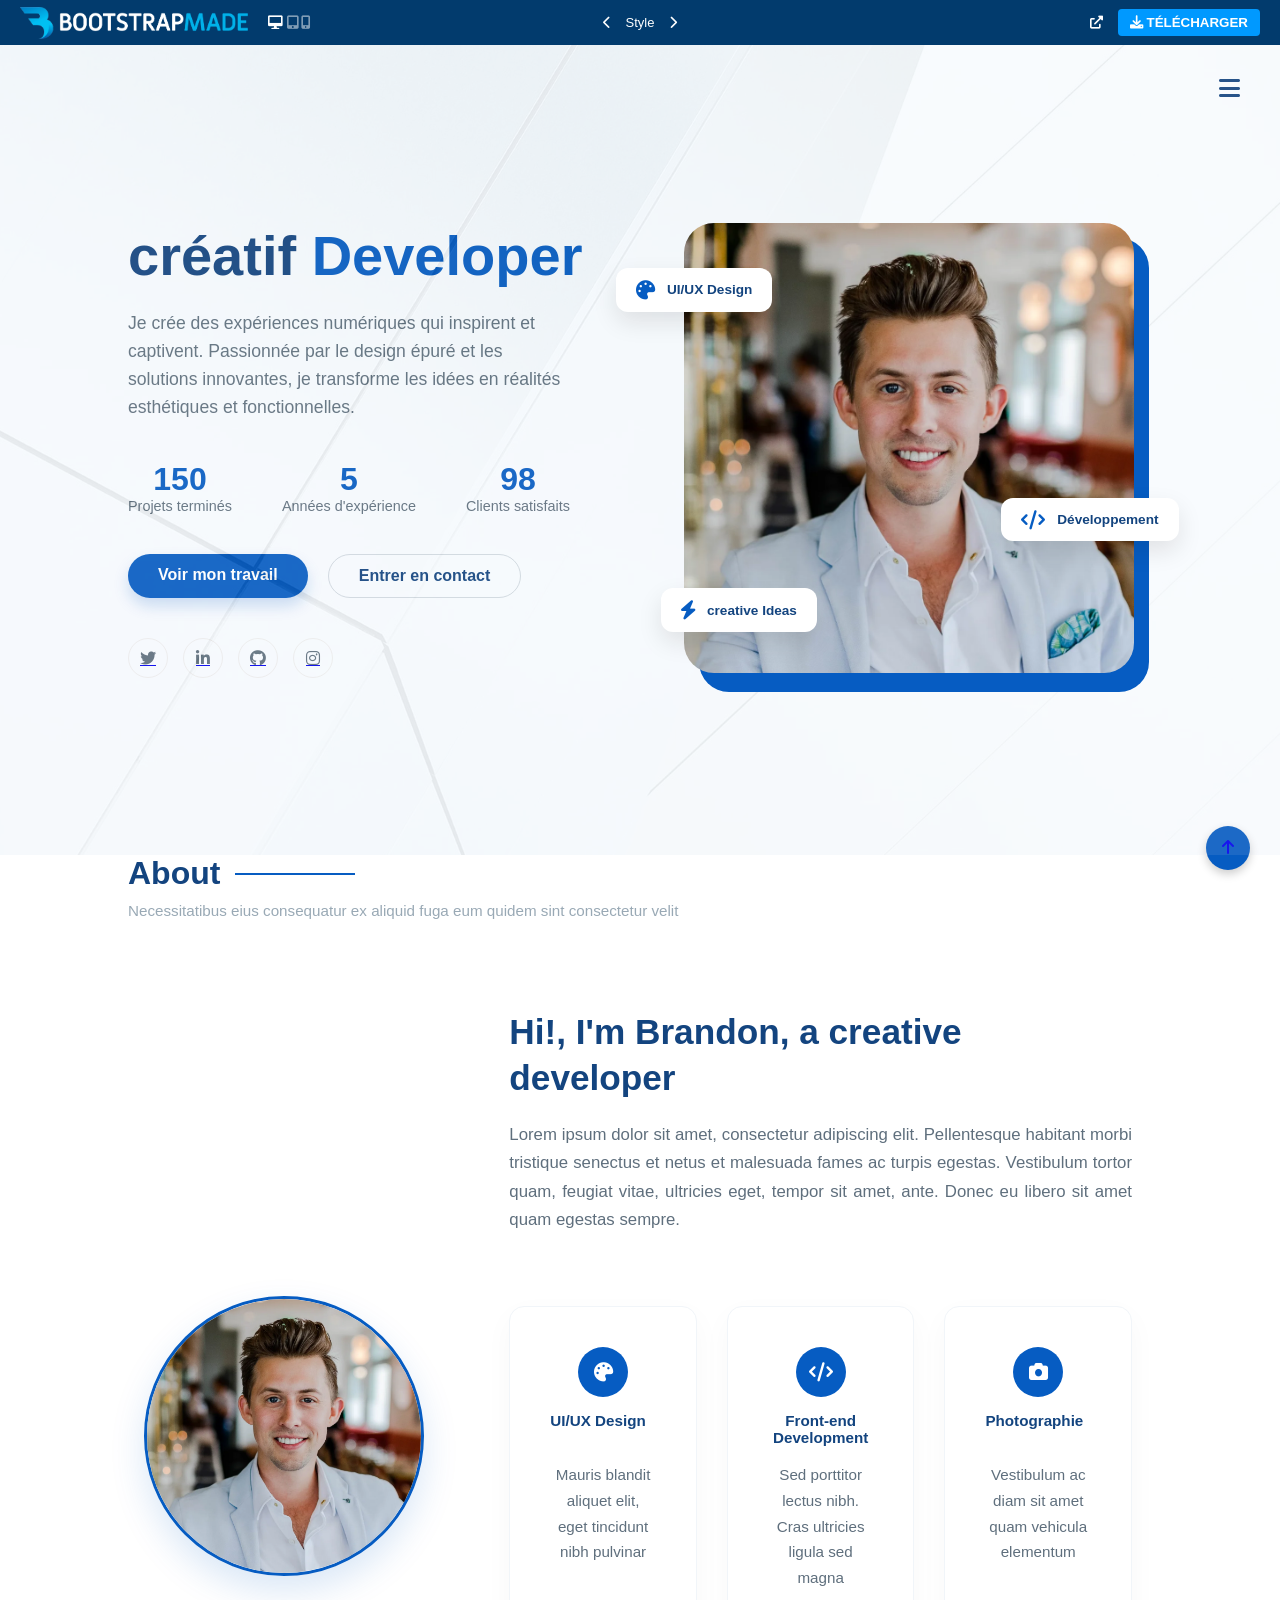
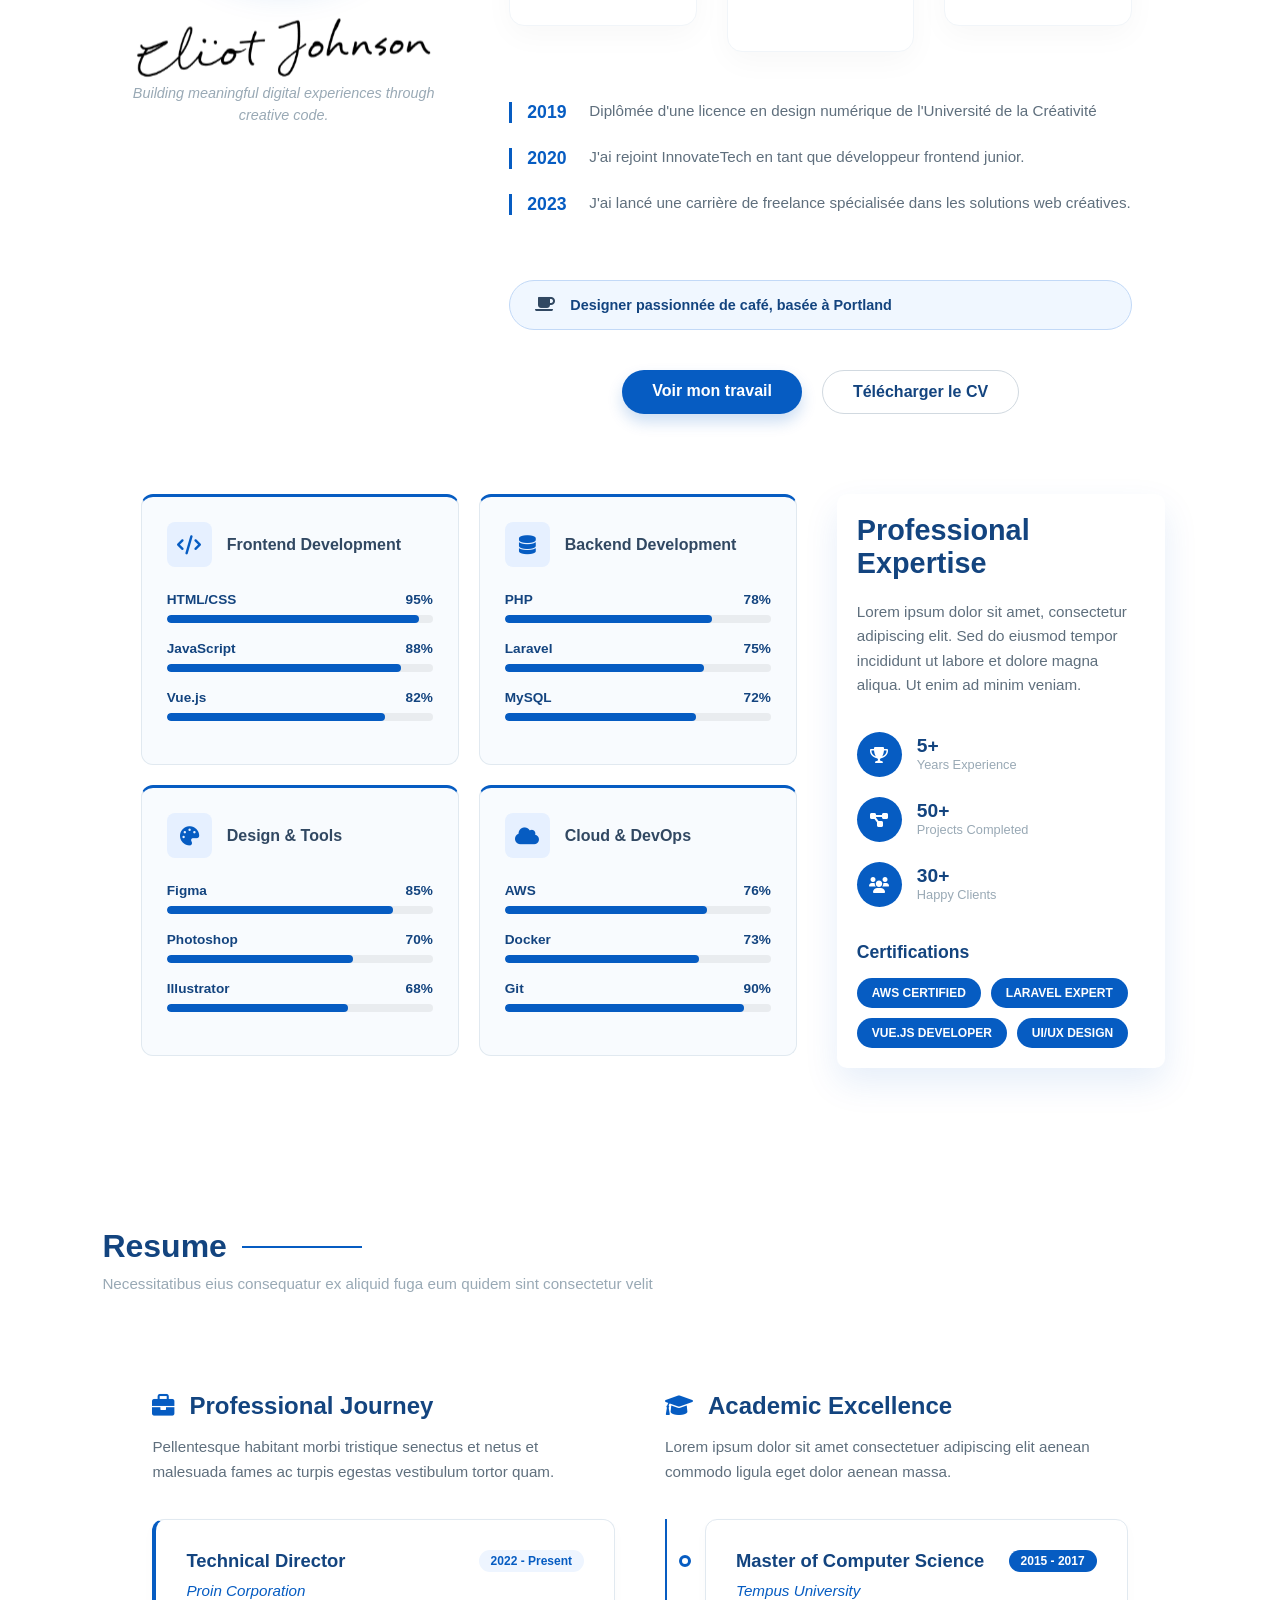
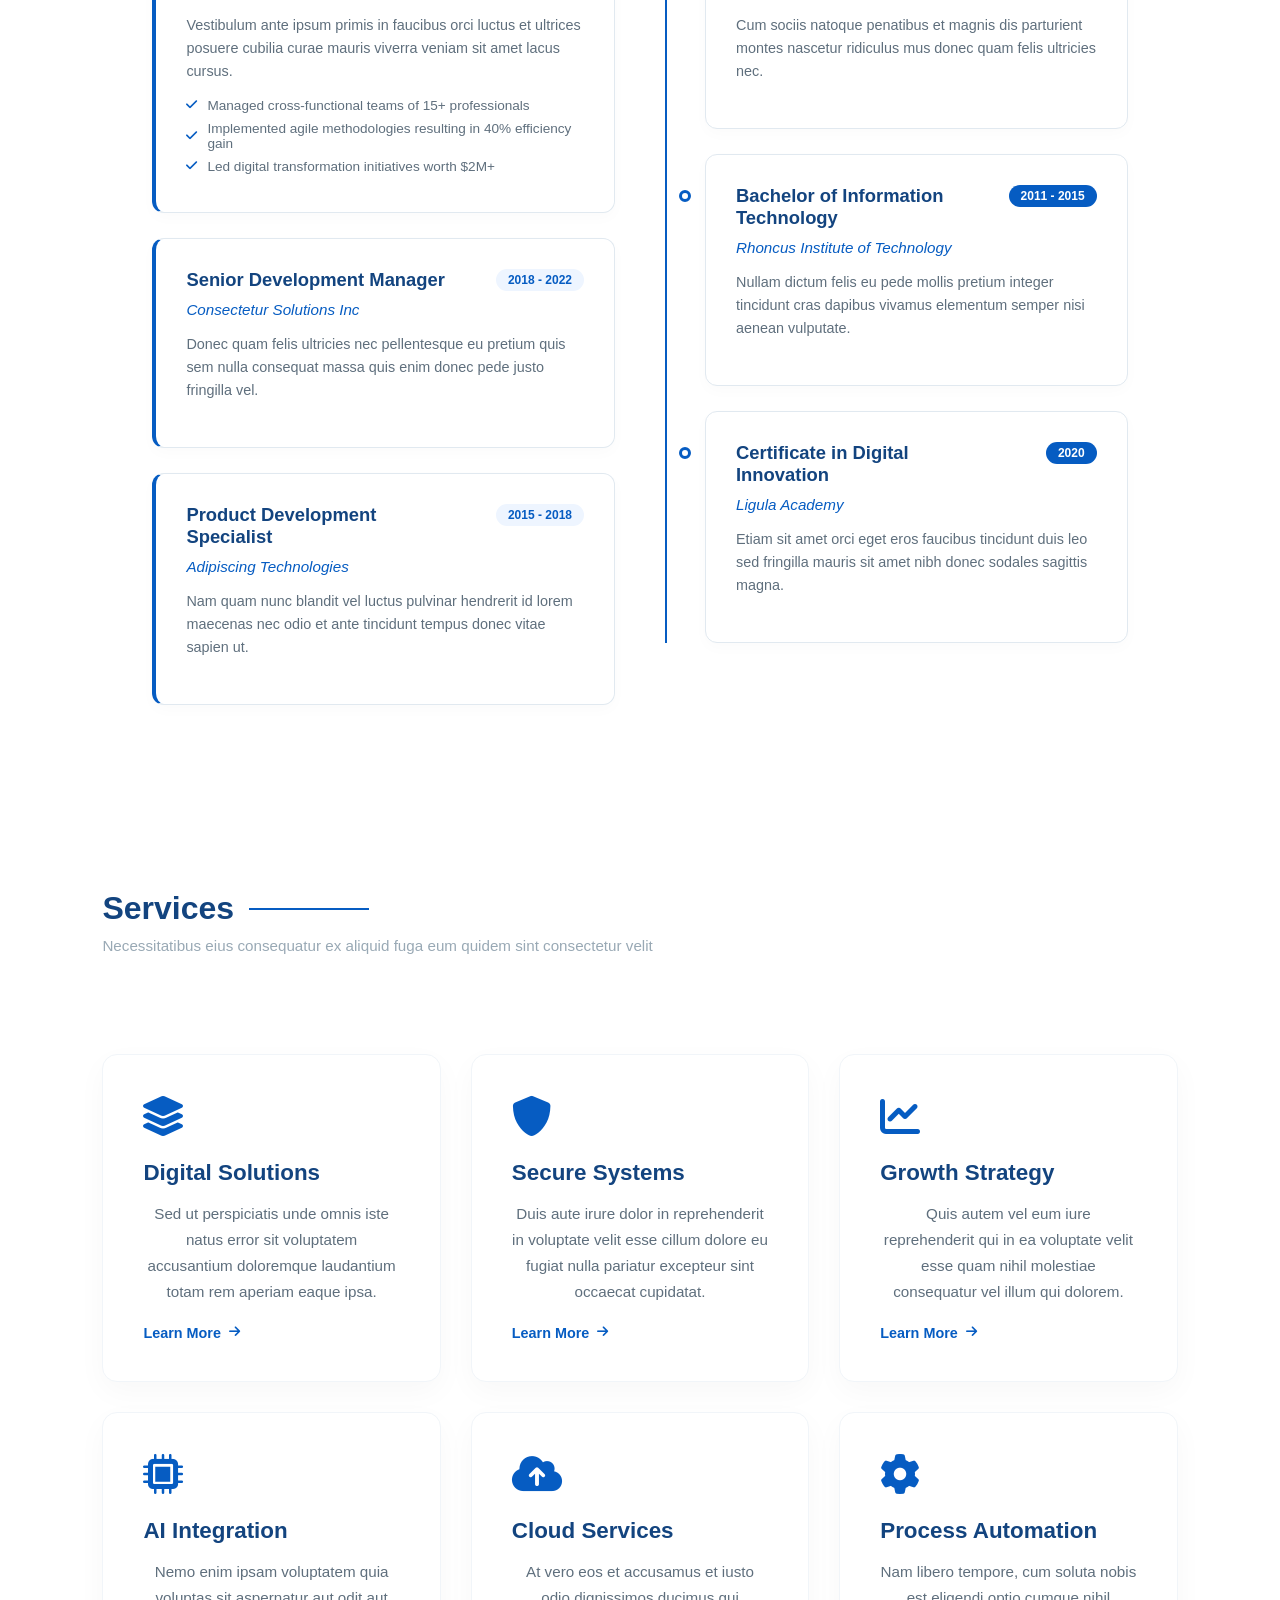
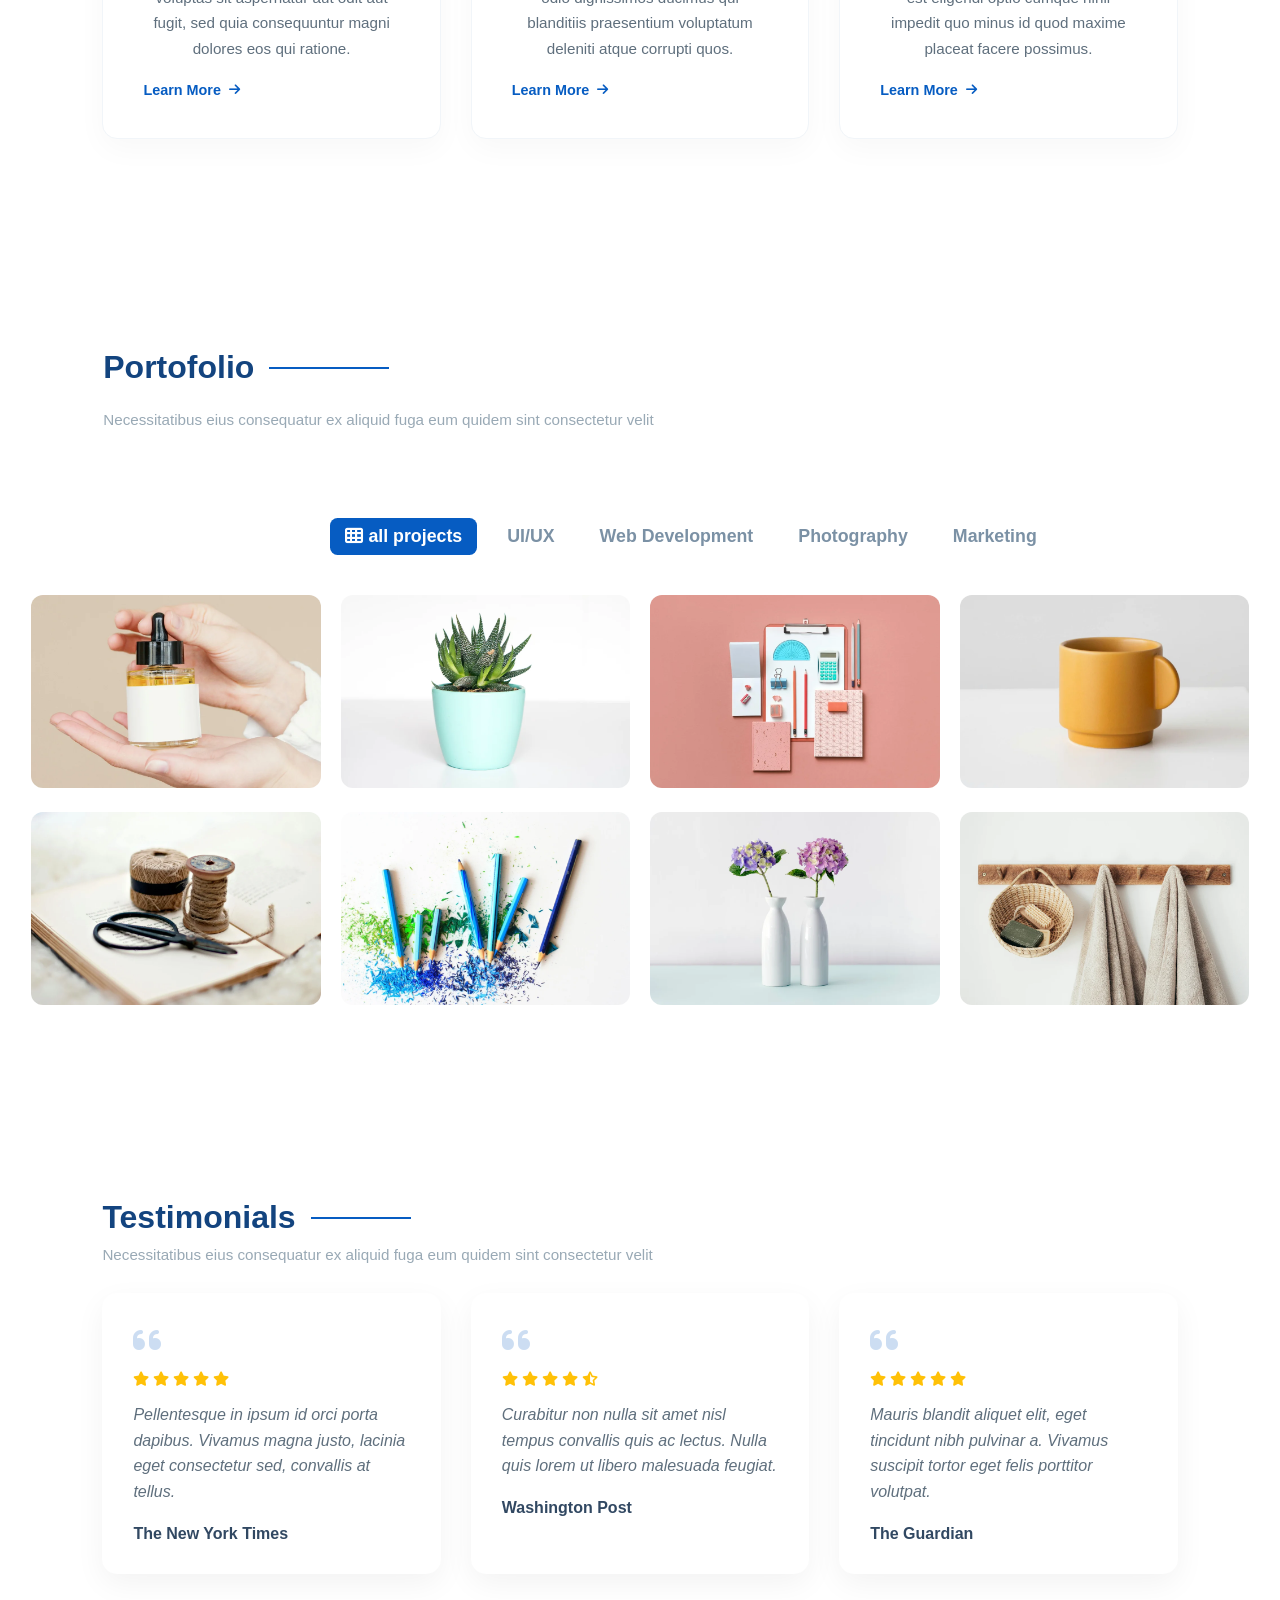
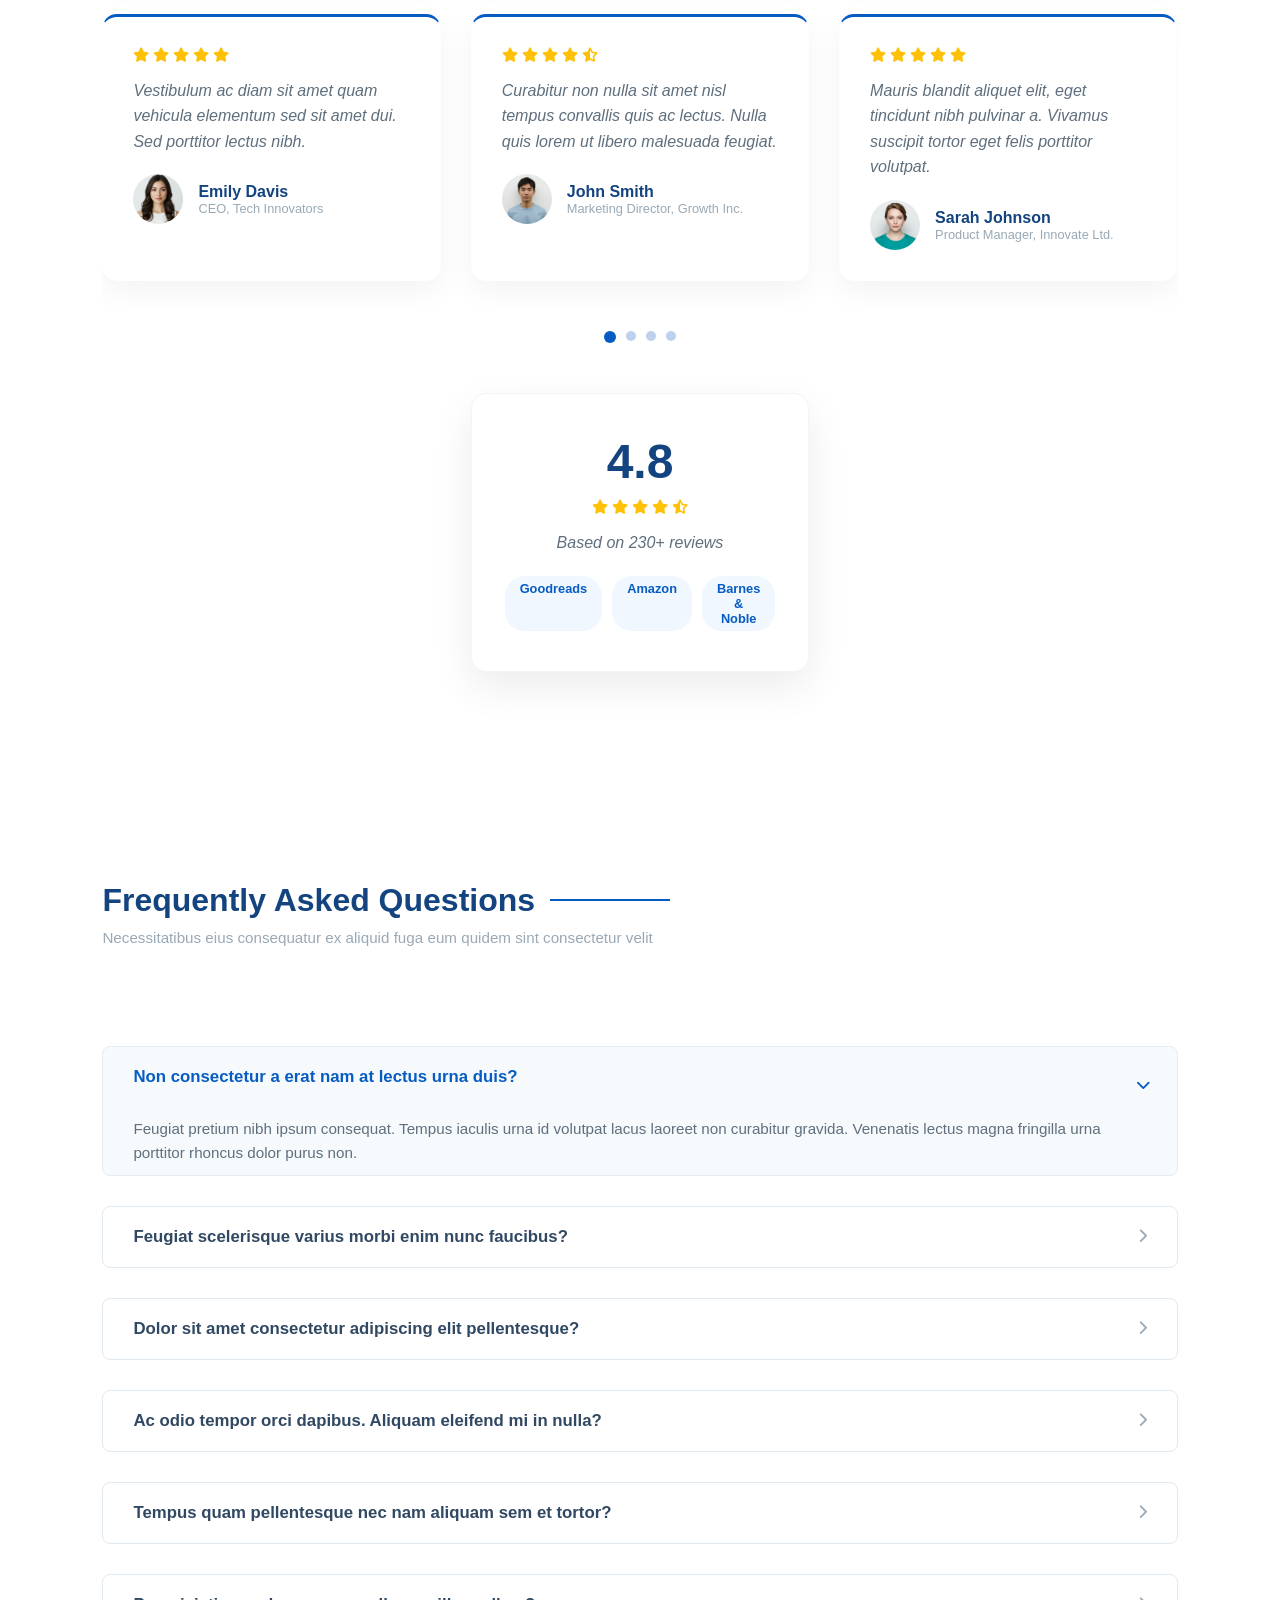
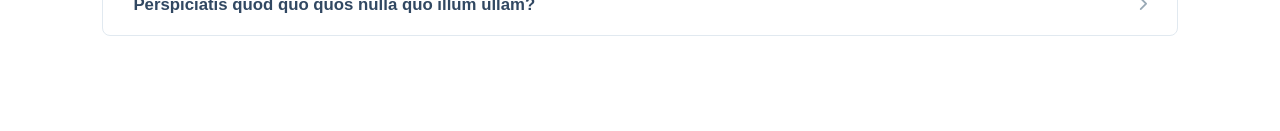
==== commit 255ae74b: "section faq en cours" ====
--- a/index.html
+++ b/index.html
@@ -573,7 +573,7 @@
         <div class="entete-div">
             <div class="entete1">
                 <h3><i class="fas fa-th"></i> all projects</h3>
-                
+
             </div>
             <div class="entete2">
                 <h3>UI/UX</h3>
@@ -616,9 +616,278 @@
 
         </div>
 
-
-
     </section>
+    <section class="Testimonials-section">
+        <div class="header-section">
+            <div class="title-wrapper3">
+                <h2>Testimonials</h2>
+                <div class="line"></div>
+            </div>
+            <p class="section-subtitle">Necessitatibus eius consequatur ex aliquid fuga eum quidem sint consectetur
+                velit</p>
+        </div>
+        <div class="Testimonials-grid">
+            <div class="testimonial-itemshaut">
+                <div class="card-test card-test1">
+                    <div class="fas fa-quote-left"></div>
+                    <div class="groupe-etoiles">
+                        <i class="fas fa-star"></i>
+                        <i class="fas fa-star"></i>
+                        <i class="fas fa-star"></i>
+                        <i class="fas fa-star"></i>
+                        <i class="fas fa-star"></i>
+                    </div>
+                    <p class="para1">Pellentesque in ipsum id orci porta dapibus. Vivamus magna justo, lacinia eget
+                        consectetur sed, convallis at tellus.
+                    </p>
+                    <h4>The New York Times</h4>
+                </div>
+
+                <div class="card-test card-test2">
+                    <div class="fas fa-quote-left"></div>
+                    <div class="groupe-etoiles">
+                        <i class="fas fa-star"></i>
+                        <i class="fas fa-star"></i>
+                        <i class="fas fa-star"></i>
+                        <i class="fas fa-star"></i>
+                        <i class="fas fa-star-half-alt"></i>
+                    </div>
+                    <p class="para1">Curabitur non nulla sit amet nisl tempus convallis quis ac lectus. Nulla quis lorem
+                        ut libero malesuada feugiat.
+                    </p>
+                    <h4>Washington Post</h4>
+                </div>
+
+                <div class="card-test card-test3">
+                    <div class="fas fa-quote-left"></div>
+                    <div class="groupe-etoiles">
+                        <i class="fas fa-star"></i>
+                        <i class="fas fa-star"></i>
+                        <i class="fas fa-star"></i>
+                        <i class="fas fa-star"></i>
+                        <i class="fas fa-star"></i>
+                    </div>
+                    <p class="para1">Mauris blandit aliquet elit, eget tincidunt nibh pulvinar a. Vivamus suscipit
+                        tortor eget felis porttitor volutpat.
+                    </p>
+                    <h4>The Guardian</h4>
+                </div>
+            </div>
+            <div class="testimonial-itemsbas">
+                <div class="card-test cardtest4">
+                    <div class="groupe-etoiles">
+                        <i class="fas fa-star"></i>
+                        <i class="fas fa-star"></i>
+                        <i class="fas fa-star"></i>
+                        <i class="fas fa-star"></i>
+                        <i class="fas fa-star"></i>
+                    </div>
+                    <p class="para1">Vestibulum ac diam sit amet quam vehicula elementum sed sit amet dui. Sed porttitor
+                        lectus nibh.
+                    </p>
+                    <div class="profil-client">
+                        <img src="person-f-1.webp" alt="Client 1">
+                        <div class="client-info">
+                            <h4>Emily Davis</h4>
+                            <p>CEO, Tech Innovators</p>
+                        </div>
+                    </div>
+                </div>
+
+                <div class="card-test cardtest5">
+                    <div class="groupe-etoiles">
+                        <i class="fas fa-star"></i>
+                        <i class="fas fa-star"></i>
+                        <i class="fas fa-star"></i>
+                        <i class="fas fa-star"></i>
+                        <i class="fas fa-star-half-alt"></i>
+                    </div>
+                    <p class="para1">Curabitur non nulla sit amet nisl tempus convallis quis ac lectus. Nulla quis lorem
+                        ut libero malesuada feugiat.
+                    </p>
+                    <div class="profil-client">
+                        <img src="person-m-4.webp" alt="Client 2">
+                        <div class="client-info">
+                            <h4>John Smith</h4>
+                            <p>Marketing Director, Growth Inc.</p>
+                        </div>
+                    </div>
+                </div>
+                <div class="card-test cardtest6">
+                    <div class="groupe-etoiles">
+                        <i class="fas fa-star"></i>
+                        <i class="fas fa-star"></i>
+                        <i class="fas fa-star"></i>
+                        <i class="fas fa-star"></i>
+                        <i class="fas fa-star"></i>
+                    </div>
+                    <p class="para1">Mauris blandit aliquet elit, eget tincidunt nibh pulvinar a. Vivamus suscipit
+                        tortor eget felis porttitor volutpat.
+                    </p>
+                    <div class="profil-client">
+                        <img src="person-f-3.webp" alt="Client 3">
+                        <div class="client-info">
+                            <h4>Sarah Johnson</h4>
+                            <p>Product Manager, Innovate Ltd.</p>
+                        </div>
+                    </div>
+                </div>
+                <div class="card-test cardtest7">
+                    <div class="groupe-etoiles">
+                        <i class="fas fa-star"></i>
+                        <i class="fas fa-star"></i>
+                        <i class="fas fa-star"></i>
+                        <i class="fas fa-star"></i>
+                        <i class="fas fa-star-half-alt"></i>
+                    </div>
+                    <p class="para1">Curabitur non nulla sit amet nisl tempus convallis quis ac lectus. Nulla quis lorem
+                        ut libero malesuada feugiat.
+                    </p>
+                    <div class="profil-client">
+                        <img src="person-f-1.webp" alt="Client 4">
+                        <div class="client-info">
+                            <h4>Michael Brown</h4>
+                            <p>CTO, Future Tech</p>
+                        </div>
+                    </div>
+                </div>
+                <div class="card-test cardtest8">
+                    <div class="groupe-etoiles">
+                        <i class="fas fa-star"></i>
+                        <i class="fas fa-star"></i>
+                        <i class="fas fa-star"></i>
+                        <i class="fas fa-star"></i>
+                        <i class="fas fa-star"></i>
+                    </div>
+                    <p class="para1">Pellentesque in ipsum id nulla ullamcorper dignissim. Nulla quis lorem ut libero
+                        malesuada feugiat.
+                    </p>
+                    <div class="profil-client">
+                        <img src="person-f-4.webp" alt="Client 5">
+                        <div class="client-info">
+                            <h4>Sandra</h4>
+                            <p>Operations Manager, Scale Solutions</p>
+                        </div>
+                    </div>
+                </div>
+            </div>
+            <!-- CONTENEUR DES POINTS -->
+            <div class="testimonial-pagination">
+                <span class="dot active"></span> <!-- Le point bleu foncé (celui qui est sélectionné) -->
+                <span class="dot"></span> <!-- Les points bleu clair -->
+                <span class="dot"></span>
+                <span class="dot"></span>
+            </div>
+            <div class="dernierecarte">
+                <h1>4.8</h1>
+                <div class="groupe-etoiles">
+                    <i class="fas fa-star"></i>
+                    <i class="fas fa-star"></i>
+                    <i class="fas fa-star"></i>
+                    <i class="fas fa-star"></i>
+                    <i class="fas fa-star-half-alt"></i>
+                </div>
+                <p class="para1">Based on 230+ reviews</p>
+                <div class="cardgrif">
+                    <div class="grif1">
+                        <h4>Goodreads</h4>
+                    </div>
+                    <div class="grif2">
+                        <h4>Amazon</h4>
+                    </div>
+                    <div class="grif3">
+                        <h4>Barnes & Noble</h4>
+                    </div>
+                </div>
+            </div>
+        </div>
+    </section>
+    <!-- SECTION FAQ -->
+<section id="faq" class="faq-section">
+    
+    <div class="section-header">
+            <div class="title-wrapper">
+                <h2>Frequently Asked Questions</h2>
+                <div class="line"></div>
+            </div>
+            <p class="section-subtitle">Necessitatibus eius consequatur ex aliquid fuga eum quidem sint consectetur velit</p>
+        </div>
+
+    <div class="container">
+        
+        <!-- Liste des Questions -->
+        <div class="faq-list">
+            
+            <!-- Question 1 (OUVERTE / ACTIVE) -->
+            <div class="faq-item active">
+                <div class="faq-question">
+                    <h3>Non consectetur a erat nam at lectus urna duis?</h3>
+                    <i class="fas fa-chevron-right"></i>
+                </div>
+                <div class="faq-content">
+                    <p>Feugiat pretium nibh ipsum consequat. Tempus iaculis urna id volutpat lacus laoreet non curabitur gravida. Venenatis lectus magna fringilla urna porttitor rhoncus dolor purus non.</p>
+                </div>
+            </div>
+
+            <!-- Question 2 -->
+            <div class="faq-item">
+                <div class="faq-question">
+                    <h3>Feugiat scelerisque varius morbi enim nunc faucibus?</h3>
+                    <i class="fas fa-chevron-right"></i>
+                </div>
+                <!-- Le contenu est là mais sera caché en CSS -->
+                <div class="faq-content">
+                    <p>Dolor sit amet consectetur adipiscing elit pellentesque habitant morbi. Id interdum velit laoreet id donec ultrices. Fringilla phasellus faucibus scelerisque eleifend donec pretium. Est pellentesque elit ullamcorper dignissim. Mauris ultrices eros in cursus turpis massa tincidunt dui..</p>
+                </div>
+            </div>
+
+            <!-- Question 3 -->
+            <div class="faq-item">
+                <div class="faq-question">
+                    <h3>Dolor sit amet consectetur adipiscing elit pellentesque?</h3>
+                    <i class="fas fa-chevron-right"></i>
+                </div>
+                <div class="faq-content">
+                    <p>Dolor sit amet consectetur adipiscing elit pellentesque habitant morbi. Id interdum velit laoreet id donec ultrices. Fringilla phasellus faucibus scelerisque eleifend donec pretium. Est pellentesque elit ullamcorper dignissim. Mauris ultrices eros in cursus turpis massa tincidunt dui..</p>
+                </div>
+            </div>
+
+            <!-- Question 4 -->
+            <div class="faq-item">
+                <div class="faq-question">
+                    <h3>Ac odio tempor orci dapibus. Aliquam eleifend mi in nulla?</h3>
+                    <i class="fas fa-chevron-right"></i>
+                </div>
+                <div class="faq-content">
+                    <p>Dolor sit amet consectetur adipiscing elit pellentesque habitant morbi. Id interdum velit laoreet id donec ultrices. Fringilla phasellus faucibus scelerisque eleifend donec pretium. Est pellentesque elit ullamcorper dignissim. Mauris ultrices eros in cursus turpis massa tincidunt dui..</p>
+                </div>
+            </div>
+
+            <!-- Question 5 -->
+            <div class="faq-item">
+                <div class="faq-question">
+                    <h3>Tempus quam pellentesque nec nam aliquam sem et tortor?</h3>
+                    <i class="fas fa-chevron-right"></i>
+                </div>
+                <div class="faq-content">
+                    <p>Dolor sit amet consectetur adipiscing elit pellentesque habitant morbi. Id interdum velit laoreet id donec ultrices. Fringilla phasellus faucibus scelerisque eleifend donec pretium. Est pellentesque elit ullamcorper dignissim. Mauris ultrices eros in cursus turpis massa tincidunt dui..</p>
+                </div>
+            </div>
+
+             <!-- Question 6 -->
+             <div class="faq-item">
+                <div class="faq-question">
+                    <h3>Perspiciatis quod quo quos nulla quo illum ullam?</h3>
+                    <i class="fas fa-chevron-right"></i>
+                </div>
+                <div class="faq-content">
+                    <p>Dolor sit amet consectetur adipiscing elit pellentesque habitant morbi. Id interdum velit laoreet id donec ultrices. Fringilla phasellus faucibus scelerisque eleifend donec pretium. Est pellentesque elit ullamcorper dignissim. Mauris ultrices eros in cursus turpis massa tincidunt dui..</p>
+                </div>
+            </div>
+
+        </div>
+    </div>
+</section>
 
 </body>
 
--- a/style.css
+++ b/style.css
@@ -68,6 +68,7 @@
     position: sticky;
     top: 0;
     z-index: 1000;
+    width: 100vw;
 }
 
 .bar-section { flex: 1; display: flex; align-items: center; }
@@ -1133,4 +1134,289 @@
     background: #314862;    /* Ta couleur bleu foncé au survol */
     color: white;           /* On met le texte en blanc pour que ce soit lisible */
 }
-
+/* --- SECTION GLOBALE --- */
+.Testimonials-section {
+    padding: 80px 8%;
+    background-color:white; /* Fond très léger pour faire ressortir les cartes */
+    overflow: hidden;
+}
+
+/* --- EN-TÊTE --- */
+.header-section {
+    margin-bottom: 30px;
+}
+
+.title-wrapper3 {
+    display: flex;
+    align-items: center;
+    gap: 15px;
+    margin-bottom: 10px;
+}
+
+.title-wrapper3 h2 {
+    font-size: 2rem;
+    color: #13447f;
+    font-family: 'Quicksand', sans-serif;
+}
+
+.title-wrapper3 .line {
+    width: 100px;
+    height: 2px;
+    background-color: #065cc2;
+}
+
+.section-subtitle {
+    color: #99a9b5;
+    font-family: 'Roboto', sans-serif;
+    max-width: 600px;
+    margin-bottom: 30px;
+
+}
+
+/* --- STYLE COMMUN DES CARTES --- */
+.card-test, .cardtest-item {
+    background-color: #ffffff;
+    padding: 30px;
+    border-radius: 15px;
+    box-shadow: 0 10px 30px rgba(0, 0, 0, 0.05); /* Ombre douce */
+    transition: transform 0.3s ease;
+    border: 1px solid transparent;
+}
+
+/* On ne cible que les cartes qui sont ENFANTS de la section HAUT */
+.testimonial-itemshaut .card-test:hover {
+    transform: translateY(-10px);
+    border-color: #065cc2;
+}
+
+/* On ne met rien pour .testimonial-itemsbas .card-test:hover */
+
+/* Style spécifique haut (Guillemets) */
+.fa-quote-left {
+    color: #065cc2;
+    font-size: 2rem;
+    opacity: 0.2;
+    margin-bottom: 15px;
+}
+
+.groupe-etoiles {
+    color: #ffc107; /* Jaune or */
+    margin-bottom: 15px;
+    font-size: 0.9rem;
+}
+
+.para1 {
+    font-style: italic;
+    color: #5f6f7d;
+    line-height: 1.6;
+    margin-bottom: 20px;
+}
+
+/* --- GRILLES ET ALIGNEMENTS --- */
+.testimonial-itemshaut {
+    display: grid;
+    grid-template-columns: repeat(3, 1fr);
+    gap: 30px;
+    margin-bottom: 40px;
+}
+
+.testimonial-itemsbas {
+    display: flex;
+    gap: 30px;
+    overflow-x: auto;
+    scroll-snap-type: x mandatory;
+    padding-bottom: 30px;
+    scrollbar-width: none; /* Cache la barre Firefox */
+}
+
+/* Les cartes du bas */
+.testimonial-itemsbas > div {
+    flex: 0 0 calc(33.33% - 20px); /* 3 cartes visibles */
+    scroll-snap-align: start;
+    border-top: 3px solid #065cc2; /* Bordure bleue en haut style capture */
+}
+
+/* --- PROFIL CLIENT --- */
+.profil-client {
+    display: flex;
+    align-items: center;
+    gap: 15px;
+    margin-top: 20px;
+}
+
+.profil-client img {
+    width: 50px;
+    height: 50px;
+    border-radius: 50%;
+    object-fit: cover;
+}
+
+.client-info h4 {
+    font-size: 1rem;
+    color: #13447f;
+}
+
+.client-info p {
+    font-size: 0.8rem;
+    color: #99a9b5;
+}
+
+/* --- DERNIÈRE CARTE (RÉSUMÉ) --- */
+.dernierecarte {
+    background: white;
+    padding: 40px;
+    border-radius: 15px;
+    text-align: center;
+    box-shadow: 0 15px 40px rgba(0,0,0,0.08);
+    width: calc(33.33% - 20px);
+    margin: 50px auto;
+    border: 1px solid #f1f5f9;
+
+}
+
+.dernierecarte h1 {
+    font-size: 3rem;
+    color: #13447f;
+    margin-bottom: 10px;
+}
+
+.cardgrif {
+    display: flex;
+    justify-content: center;
+    gap: 10px;
+    margin-top: 20px;
+}
+
+.cardgrif div {
+    background-color: #f0f7ff;
+    padding: 5px 15px;
+    border-radius: 20px;
+    font-size: 0.8rem;
+    color: #065cc2;
+}
+.testimonial-pagination {
+    display: flex;            /* Aligne les points sur une ligne horizontale */
+    justify-content: center;   /* Centre les points au milieu de la section */
+    gap: 10px;                /* Espace de 10px entre chaque point */
+    margin-top: 20px;         /* Espace avec le slider au-dessus */
+    margin-bottom: 40px;      /* Espace avec la dernière carte en-dessous */
+}
+
+.dot {
+    width: 10px;              /* Largeur du point */
+    height: 10px;             /* Hauteur du point (égal à la largeur = carré) */
+    background-color: #bcd1ee; /* Couleur bleu clair (inactif) */
+    border-radius: 50%;       /* LE SECRET : transforme le carré en cercle parfait */
+    display: inline-block;    /* Permet de donner une taille au span */
+    cursor: pointer;          /* Change le curseur en main au survol */
+    transition: all 0.3s ease; /* Animation douce si on change de couleur */
+}
+
+/* LE POINT ACTIF (Celui qui est sélectionné) */
+.dot.active {
+    background-color: #065cc2; /* Le bleu vif de ton site */
+    width: 12px;               /* On le fait un tout petit peu plus grand */
+    height: 12px;
+}
+
+/* EFFET AU SURVOL */
+.dot:hover {
+    background-color: #065cc2; /* Devient bleu foncé quand on passe la souris */
+}
+.faq-section {
+    padding: 80px 8%; /* Même largeur que les autres sections */
+    background-color: #ffffff;
+}
+
+.faq-list {
+    width: 100%;
+    font-family: 'Roboto', sans-serif;
+    display: flex;
+    flex-direction: column;
+    gap: 15px; /* Espace entre chaque boîte de question */
+    margin-top: 40px;
+}
+
+/* STYLE DE LA BOÎTE (ITEM) */
+.faq-item {
+    background-color: #fff;
+    border: 1px solid #e1e9f0;
+    border-radius: 8px;
+    padding: 20px 30px;
+    margin-bottom: 15px;
+    transition: all 0.4s ease; /* Transition fluide pour la bordure et l'ombre */
+    overflow: hidden; /* Important pour cacher le texte qui dépasse */
+}
+/* STYLE DE LA QUESTION */
+.faq-question {
+    display: flex;
+    justify-content: space-between;
+    align-items: center;
+    /* cursor: pointer; */
+}
+
+.faq-question h3 {
+    font-family: 'Quicksand', sans-serif;
+    font-size: 1.05rem;
+    font-weight: 600;
+    color: #314862; /* Gris-bleu foncé */
+    
+}
+
+.faq-question i {
+    font-size: 0.9rem;
+    color: #99a9b5;
+    transition: transform 0.4s ease; /* LE SECRET DE LA ROTATION */
+}
+
+
+.faq-item:hover h3 {
+    color: #2a75cf; /* Texte devient bleu */
+}
+
+/* --- ÉTAT ACTIF (L'élément ouvert) --- */
+.faq-item.active {
+    background-color: color-mix(in srgb, #065cc2, transparent 97%);
+    border-color: #e7ecf3; 
+    width: 100%;
+    height: 130px;
+}
+
+.faq-item.active h3 {
+    color: #065cc2;
+    margin-bottom: 15px; /* Espace pour le texte en-dessous */
+}
+
+.faq-item.active i {
+    color: #065cc2;
+    transform: rotate(0deg); /* La flèche change de sens ou reste vers le bas */
+}
+/* Si ton icône de base est vers la droite, on la tourne de 90 deg vers le bas */
+.faq-item.active .faq-question i {
+    transform: rotate(90deg); 
+    color: #065cc2;
+}
+.faq-item.active .faq-content {
+    max-height: 500px;  /* On donne une hauteur assez grande pour laisser passer le texte */
+    opacity: 1;         /* Il devient visible */
+    margin-top: 15px;   /* Petit espace avec le titre */
+}
+/* LE CONTENU DE LA RÉPONSE */
+.faq-content {
+    /* Au lieu de display: none, on utilise ceci pour pouvoir animer plus tard */
+    max-height: 0;       /* Hauteur zéro au départ */
+    opacity: 0;          /* Invisible */
+    overflow: hidden;
+    transition: all 0.4s ease; /* Animation d'ouverture */
+}
+
+.faq-item.active .faq-content {
+    display: block; /* Visible seulement si la classe .active est présente */
+}
+
+.faq-content p {
+    font-family: 'Roboto', sans-serif;
+    font-size: 0.95rem;
+    color: #5f6f7d;
+    line-height: 1.6;
+}
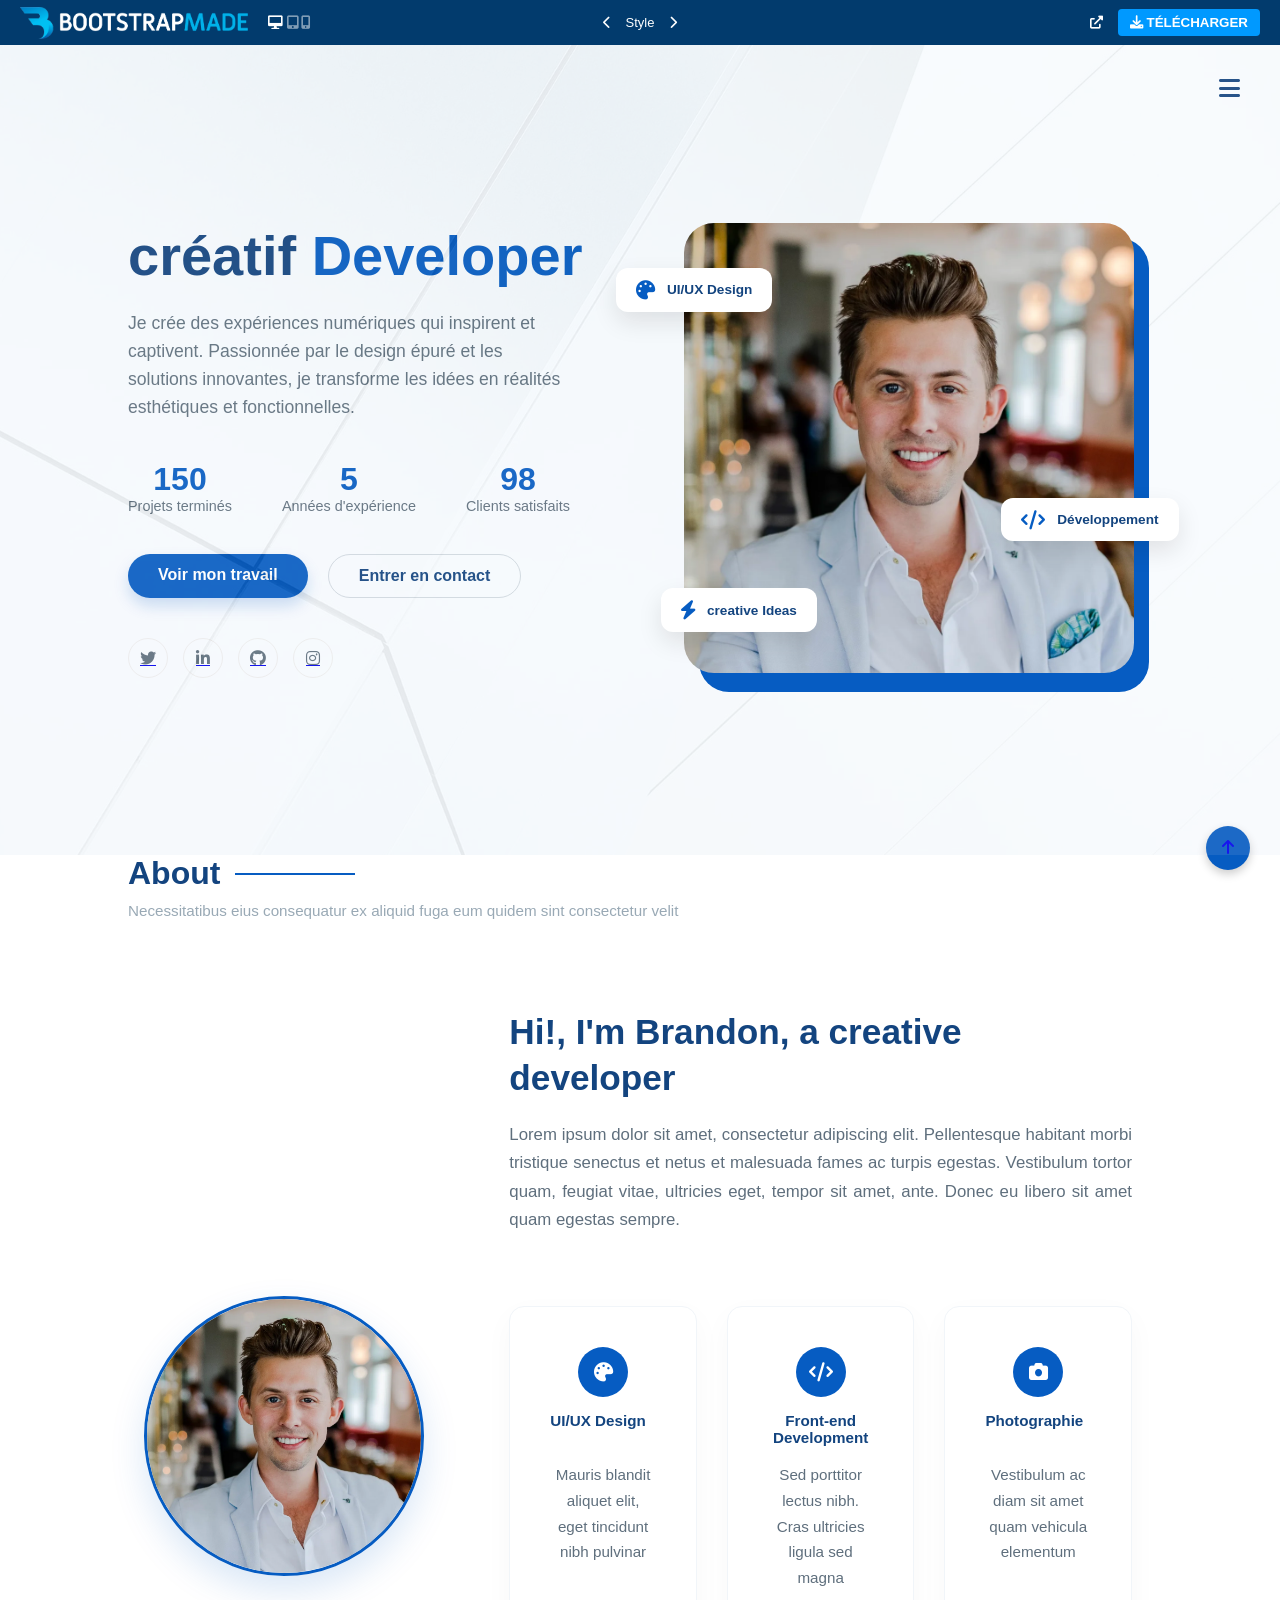
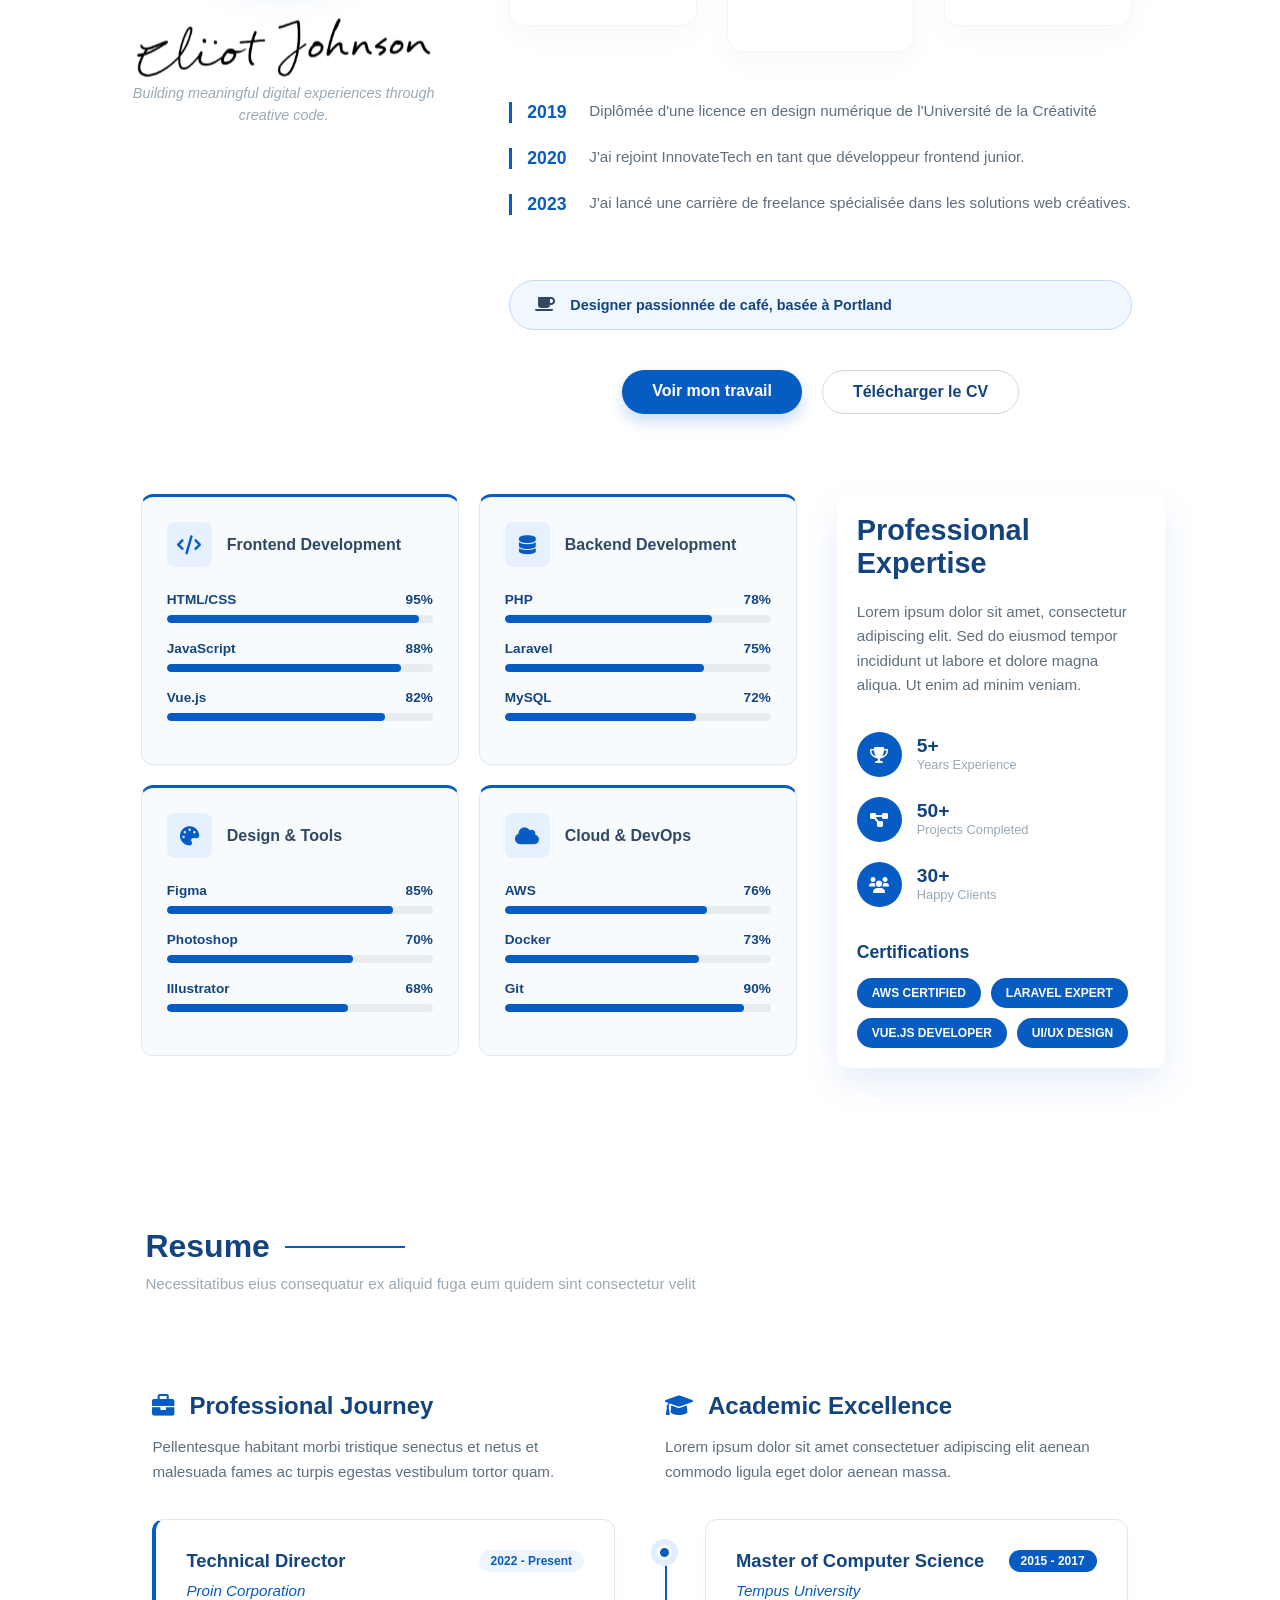
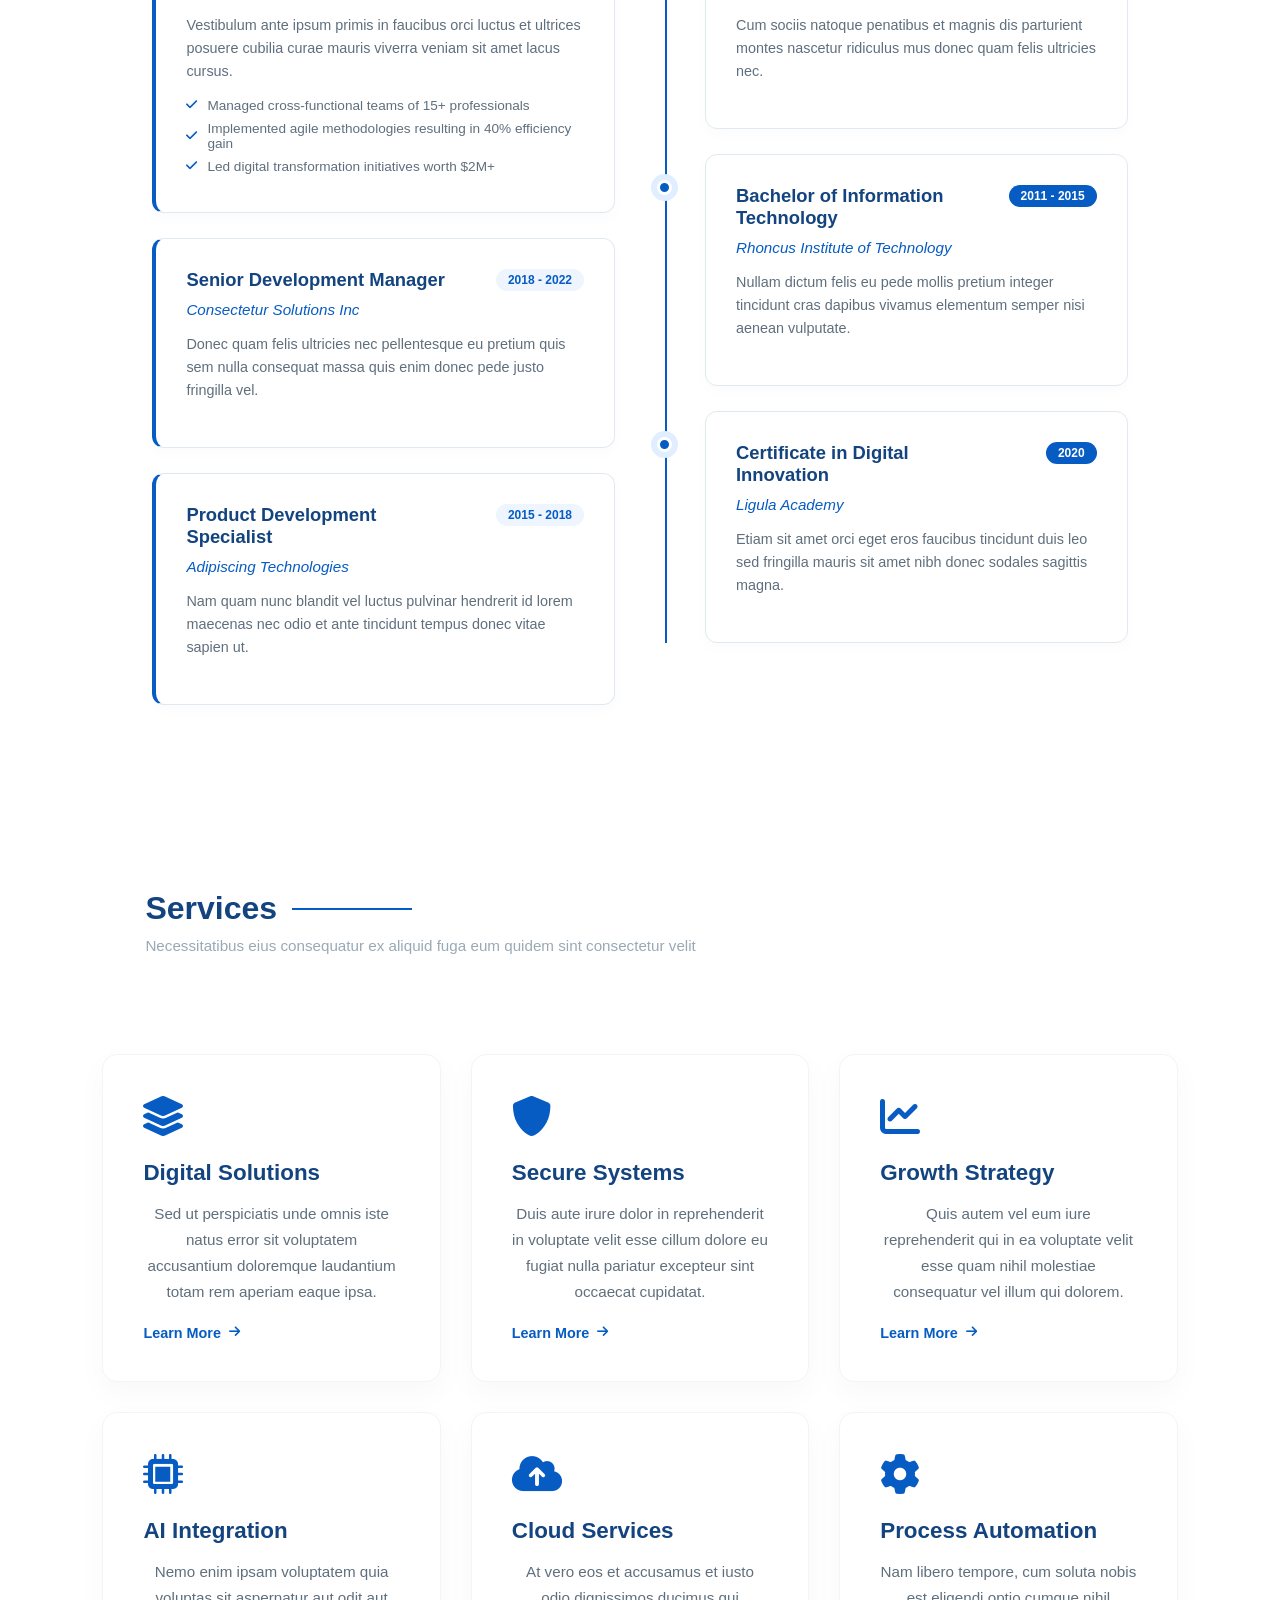
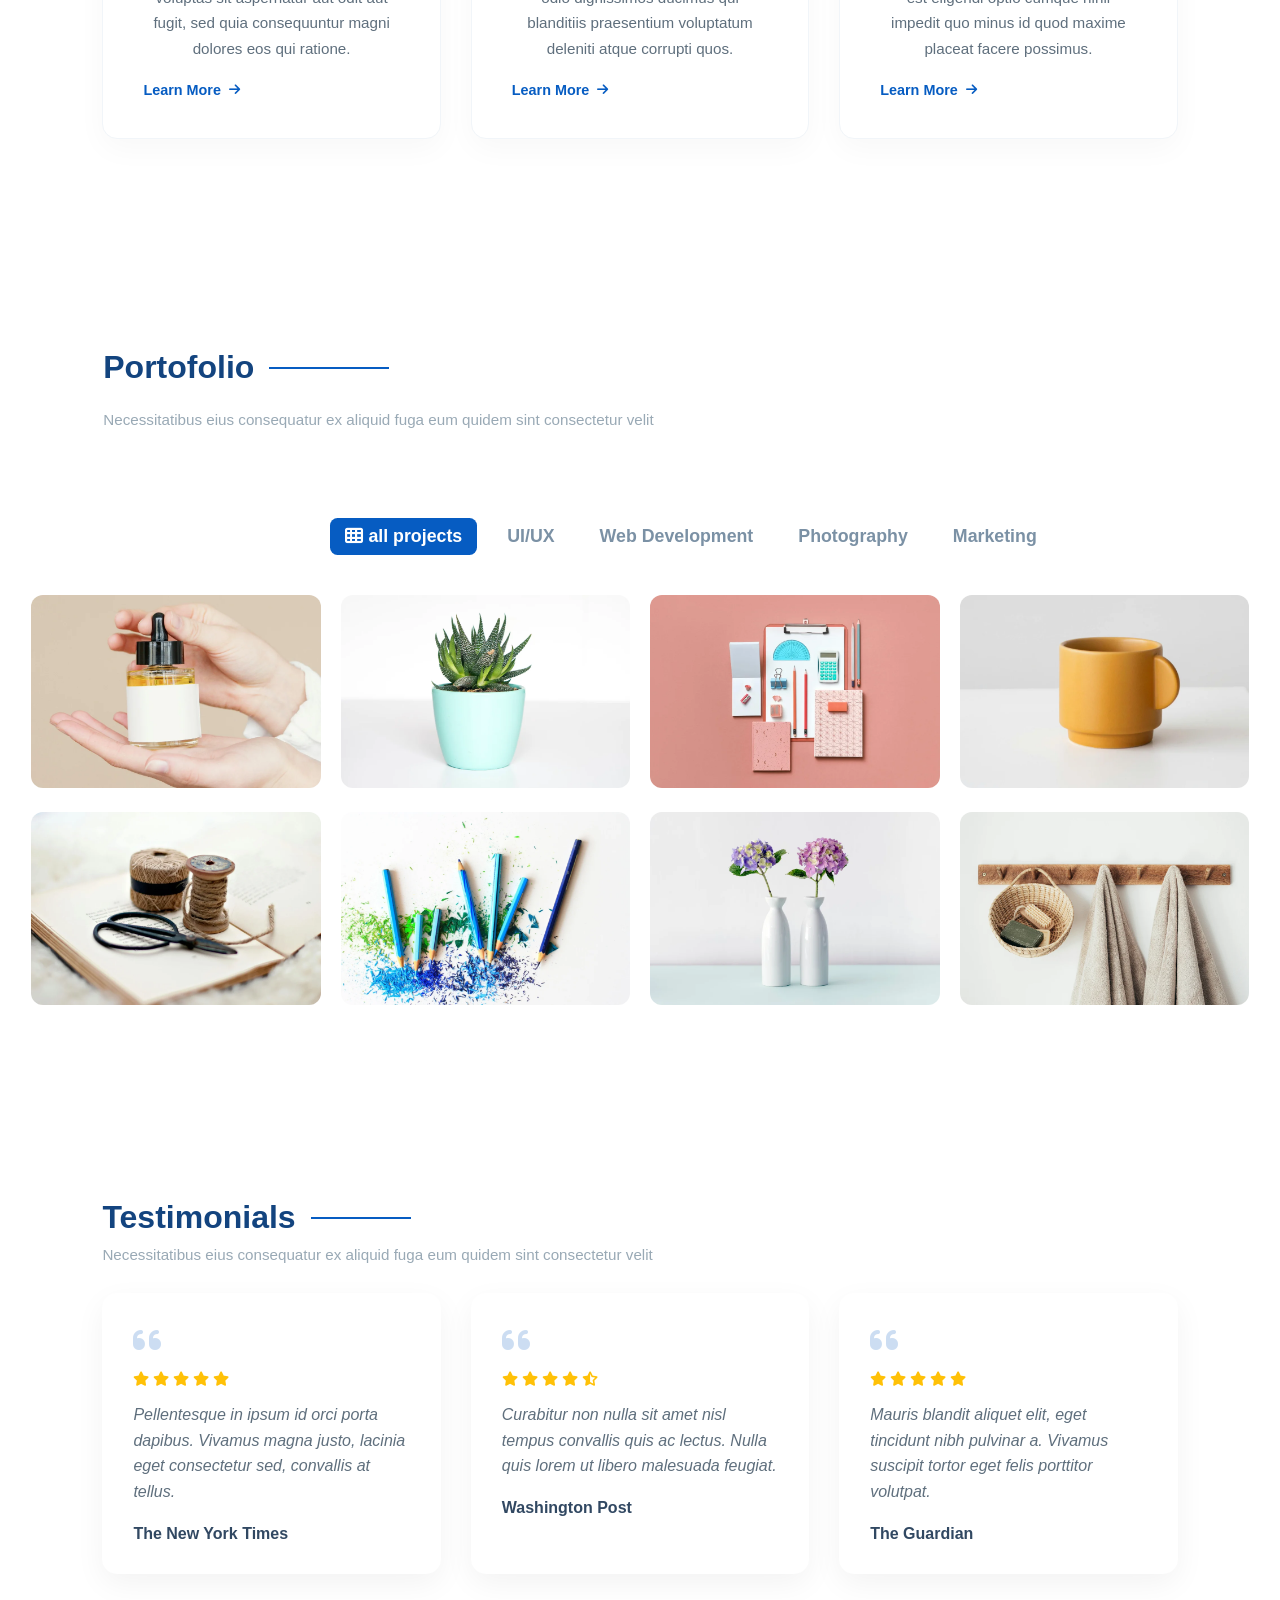
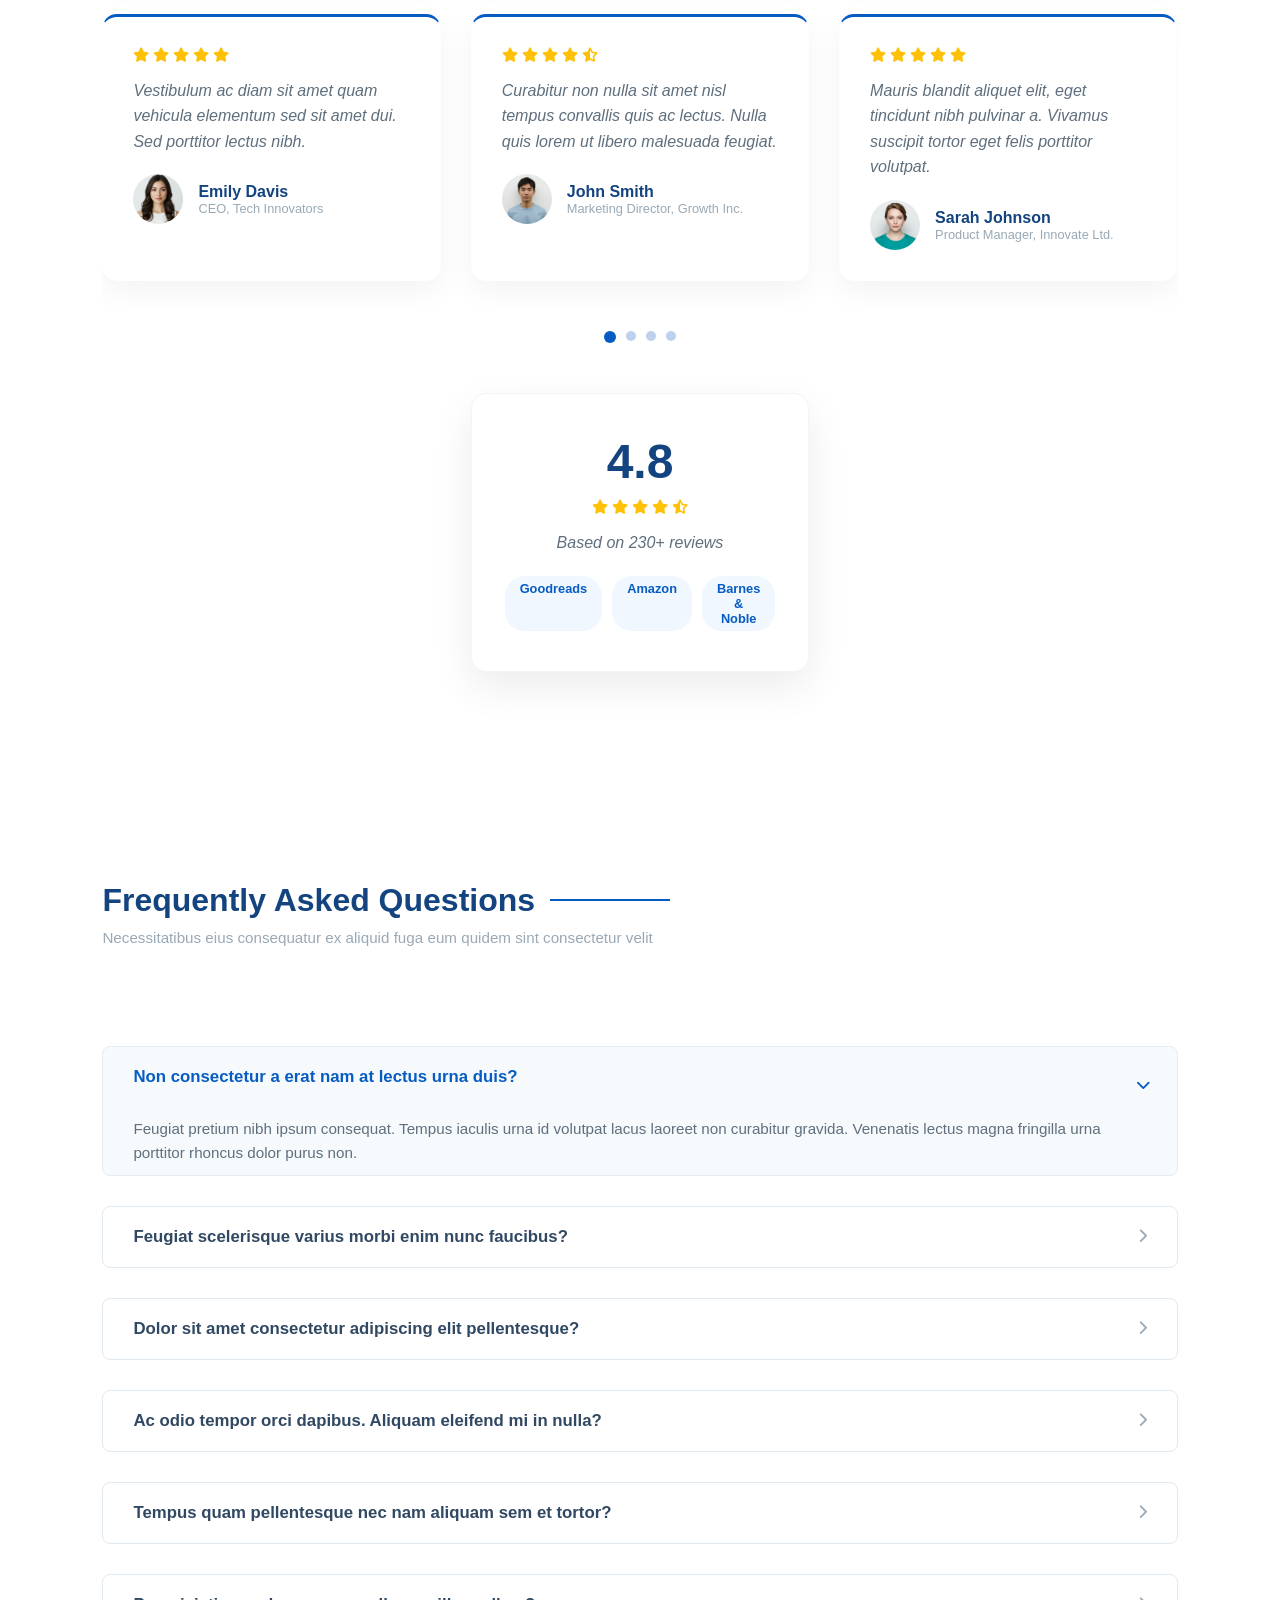
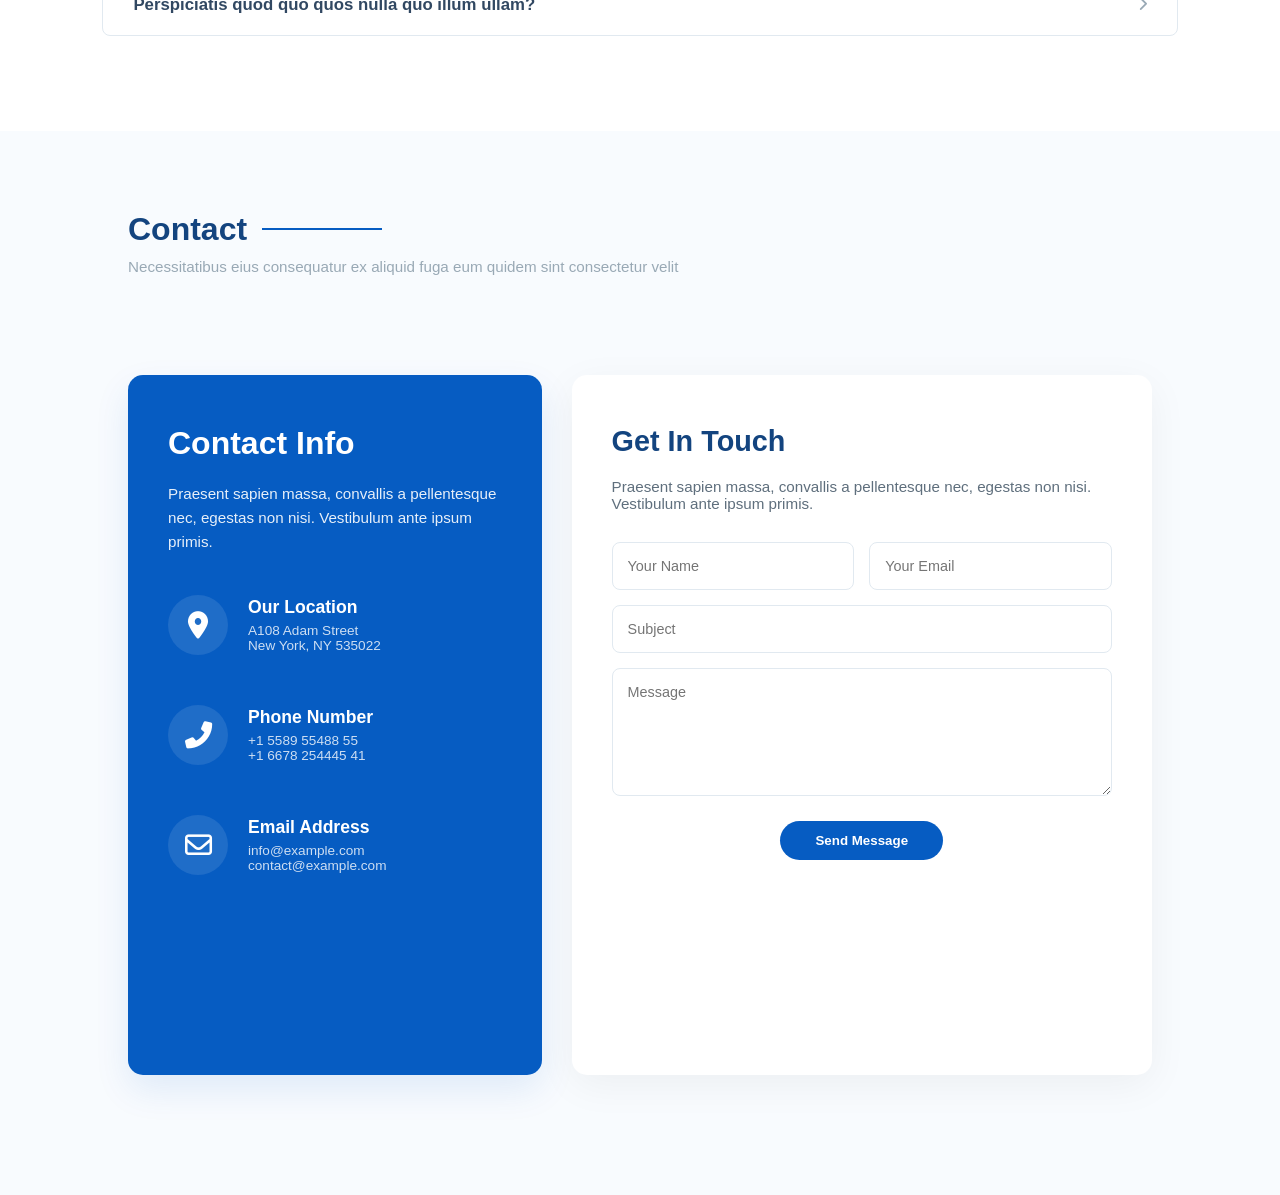
==== commit c8793626: "section contact en cours" ====
--- a/index.html
+++ b/index.html
@@ -888,6 +888,84 @@
         </div>
     </div>
 </section>
+<!-- SECTION CONTACT -->
+<section id="contact" class="contact-section">
+    <!-- En-tête (Toujours la même structure pour l'unité du design) -->
+        <div class="section-header">
+            <div class="title-wrapper">
+                <h2>Contact</h2>
+                <div class="line"></div>
+            </div>
+            <p class="section-subtitle">Necessitatibus eius consequatur ex aliquid fuga eum quidem sint consectetur velit</p>
+        </div>
+    <div class="container">
+        
+        <!-- En-tête (Toujours la même structure pour l'unité du design)
+        <div class="section-header">
+            <div class="title-wrapper">
+                <h2>Contact</h2>
+                <div class="line"></div>
+            </div>
+            <p class="section-subtitle">Necessitatibus eius consequatur ex aliquid fuga eum quidem sint consectetur velit</p>
+        </div> -->
+
+        <div class="contact-wrapper">
+            
+            <!-- BLOC GAUCHE : Contact Info (Bleu) -->
+            <div class="contact-info">
+                <h3>Contact Info</h3>
+                <p class="info-description">Praesent sapien massa, convallis a pellentesque nec, egestas non nisi. Vestibulum ante ipsum primis.</p>
+                
+                <div class="info-list">
+                    <!-- Location -->
+                    <div class="info-item">
+                        <div class="info-icon"><i class="fas fa-map-marker-alt"></i></div>
+                        <div class="info-text">
+                            <h4>Our Location</h4>
+                            <p>A108 Adam Street<br>New York, NY 535022</p>
+                        </div>
+                    </div>
+                    <!-- Phone -->
+                    <div class="info-item">
+                        <div class="info-icon"><i class="fas fa-phone-alt"></i></div>
+                        <div class="info-text">
+                            <h4>Phone Number</h4>
+                            <p>+1 5589 55488 55<br>+1 6678 254445 41</p>
+                        </div>
+                    </div>
+                    <!-- Email -->
+                    <div class="info-item">
+                        <div class="info-icon"><i class="far fa-envelope"></i></div>
+                        <div class="info-text">
+                            <h4>Email Address</h4>
+                            <p>info@example.com<br>contact@example.com</p>
+                        </div>
+                    </div>
+                </div>
+            </div>
+
+            <!-- BLOC DROIT : Get In Touch (Blanc / Formulaire) -->
+            <div class="contact-form-container">
+                <h3>Get In Touch</h3>
+                <p class="form-description">Praesent sapien massa, convallis a pellentesque nec, egestas non nisi. Vestibulum ante ipsum primis.</p>
+                
+                <form action="#" class="contact-form">
+                    <div class="form-row">
+                        <input type="text" placeholder="Your Name" required>
+                        <input type="email" placeholder="Your Email" required>
+                    </div>
+                    <input type="text" placeholder="Subject" required>
+                    <textarea placeholder="Message" rows="6" required></textarea>
+                    
+                    <div class="form-button-center">
+                         <button type="submit" class="btn-send">Send Message</button>
+                    </div>
+                </form>
+            </div>
+
+        </div>
+    </div>
+</section>
 
 </body>
 
--- a/style.css
+++ b/style.css
@@ -776,6 +776,8 @@
 }
 .resume-section .section-header {
     margin-bottom: 60px;
+    width: 100%;
+    margin-left: 4%;
 
 }
 
@@ -902,7 +904,7 @@
     content: '';
     position: absolute;
     left: 0;
-    top: 0;
+    top: 30px;
     bottom: 0;
     width: 2px;
     background-color: #065cc2;
@@ -915,14 +917,29 @@
 /* Le point sur la timeline */
 .timeline-dot {
     position: absolute;
-    left: -27px;
-    top: 35px;
-    width: 12px;
-    height: 12px;
-    background-color: #fff;
-    border: 3px solid #065cc2;
+    
+    /* 1. TAILLE DU COEUR BLEU */
+    width: 15px;
+    height: 15px;
+    background-color: #065cc2; /* Le bleu plein du centre */
     border-radius: 50%;
-    z-index: 2; 
+
+    /* 2. LE CERCLE BLANC (Le liseré net) */
+    /* On utilise une bordure blanche très fine */
+    border: 3px solid #fff; 
+
+    /* 3. LE HALO BLEU CLAIR (L'effet d'auréole) */
+    /* On utilise box-shadow sans flou pour créer un disque parfait */
+    /* Syntaxe : x y flou étalement couleur */
+    box-shadow: 0 0 0 6px #e1eeff; 
+
+    /* 4. ALIGNEMENT SUR LA LIGNE */
+    /* Tu devras ajuster le "left" selon ton padding, 
+       mais voici le calcul pour le centrage : */
+    left: -49px; 
+    top: 25px; 
+    
+    z-index: 10; /* Pour passer par-dessus la ligne bleue */
 }
 
 /* RESPONSIVE */
@@ -938,6 +955,11 @@
 }
 
 /* La Grille : 3 colonnes égales */
+.services-section .section-header {
+    margin-bottom: 60px;
+    width: 100%;
+    margin-left: 4%;
+}
 .services-grid {
     display: grid;
     grid-template-columns: repeat(3, 1fr); /* 3 colonnes de taille égale */
@@ -1419,4 +1441,151 @@
     font-size: 0.95rem;
     color: #5f6f7d;
     line-height: 1.6;
+}
+.contact-section {
+    padding: 80px 10%;
+    background-color: #f8fbfe; /* Fond très léger */
+    /* height: 150px; */
+    /* margin-bottom: 60px; */
+}
+
+.contact-wrapper {
+    display: flex;
+    gap: 30px;
+    margin-top: 40px;
+    margin-bottom: 40px;
+    font-family: 'Roboto', sans-serif;
+    height: 100%;
+}
+
+/* --- BLOC GAUCHE (BLEU) --- */
+.contact-info {
+    flex: 1; /* Occupe environ 40% */
+    background-color: #065cc2; /* Ton bleu "Accent" */
+    color: #ffffff;
+    padding: 50px 40px;
+    border-radius: 15px;
+    height: 700px;
+    box-shadow: 0 15px 35px rgba(6, 92, 194, 0.1);
+    
+    
+}
+
+.contact-info h3 {
+    font-family: 'Quicksand', sans-serif;
+    font-size: 32px;
+    color: #ffffff;
+    margin-bottom: 20px;
+
+}
+
+.info-description {
+    font-size: 0.95rem;
+    line-height: 1.6;
+    margin-bottom: 40px;
+    opacity: 0.9;
+}
+
+.info-item {
+    display: flex;
+    gap: 20px;
+    margin-bottom: 50px;
+    align-items: center;
+}
+
+.info-icon {
+    width: 60px;
+    height: 60px;
+    background-color: rgba(255, 255, 255, 0.1); Cercle transparent blanc;
+    border-radius: 50%;
+    display: flex;
+    align-items: center;
+    justify-content: center;
+    font-size: 1.7rem;
+}
+.info-icon i {
+    /* color: #ffffff; */
+    background-color: transparent;
+    color: none;
+}
+
+.info-text h4 {
+    font-size: 1.1rem;
+    margin-bottom: 5px;
+}
+
+.info-text p {
+    font-size: 0.85rem;
+    opacity: 0.8;
+}
+
+/* --- BLOC DROIT (BLANC) --- */
+.contact-form-container {
+    flex: 1.5; /* Plus large que le bloc bleu */
+    background-color: #ffffff;
+    padding: 50px 40px;
+    border-radius: 15px;
+    box-shadow: 0 10px 40px rgba(0, 0, 0, 0.05);
+}
+
+.contact-form-container h3 {
+    color: #13447f;
+    font-family: 'Quicksand', sans-serif;
+    font-size: 1.8rem;
+    margin-bottom: 20px;
+}
+
+.form-description {
+    color: #5f6f7d;
+    font-size: 0.95rem;
+    margin-bottom: 30px;
+}
+
+/* --- LE FORMULAIRE --- */
+.contact-form {
+    display: flex;
+    flex-direction: column;
+    gap: 15px;
+}
+
+.form-row {
+    display: flex;
+    gap: 15px;
+}
+
+.contact-form input, .contact-form textarea {
+    width: 100%;
+    padding: 15px;
+    border: 1px solid #e1e9f0;
+    border-radius: 8px;
+    font-family: 'Roboto', sans-serif;
+    font-size: 0.9rem;
+    outline: none;
+    transition: 0.3s;
+}
+
+.contact-form input:focus, .contact-form textarea:focus {
+    border-color: #065cc2; /* S'illumine en bleu quand on clique dedans */
+}
+
+.form-button-center {
+    display: flex;
+    justify-content: center; /* Centre le bouton comme sur l'image */
+    margin-top: 10px;
+}
+
+.btn-send {
+    background-color: #065cc2;
+    color: white;
+    border: none;
+    padding: 12px 35px;
+    border-radius: 50px;
+    font-weight: 600;
+    cursor: pointer;
+    transition: 0.3s;
+}
+
+.btn-send:hover {
+    background-color: #13447f;
+    transform: translateY(-3px);
 }
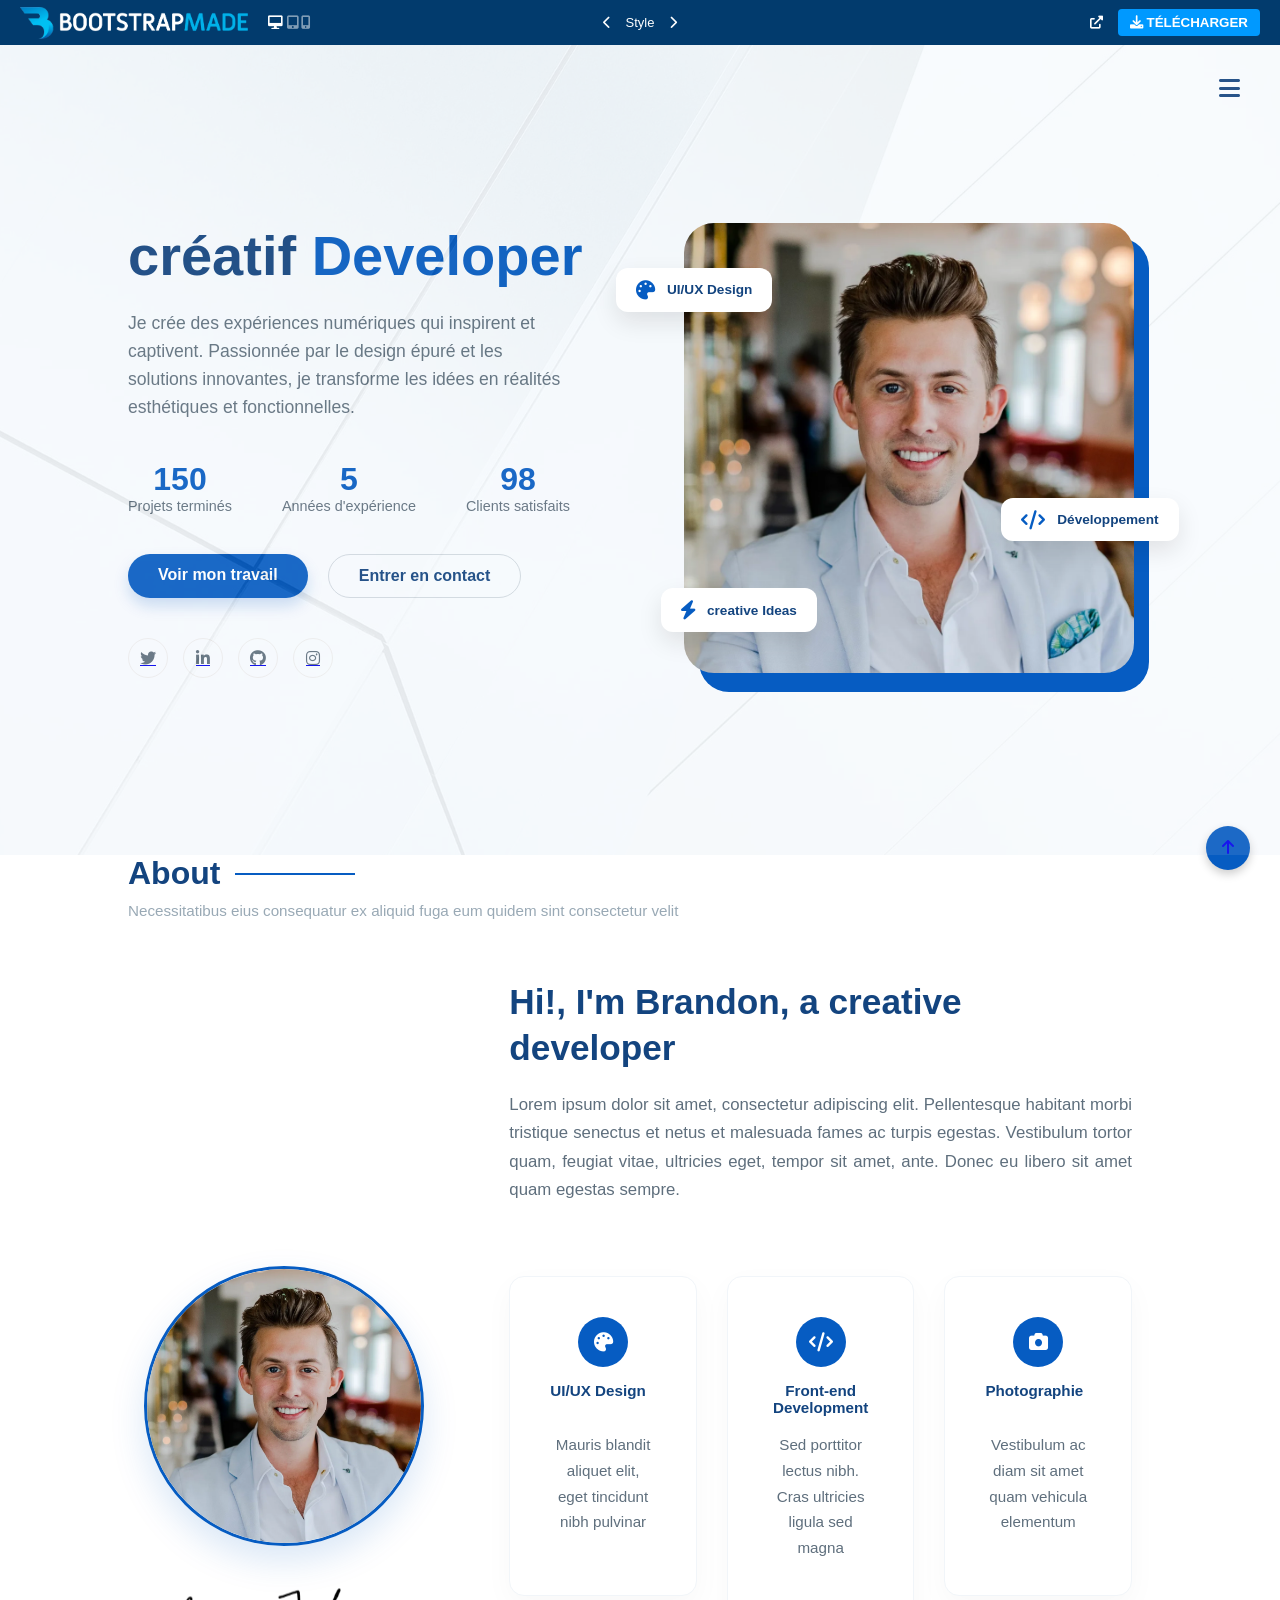
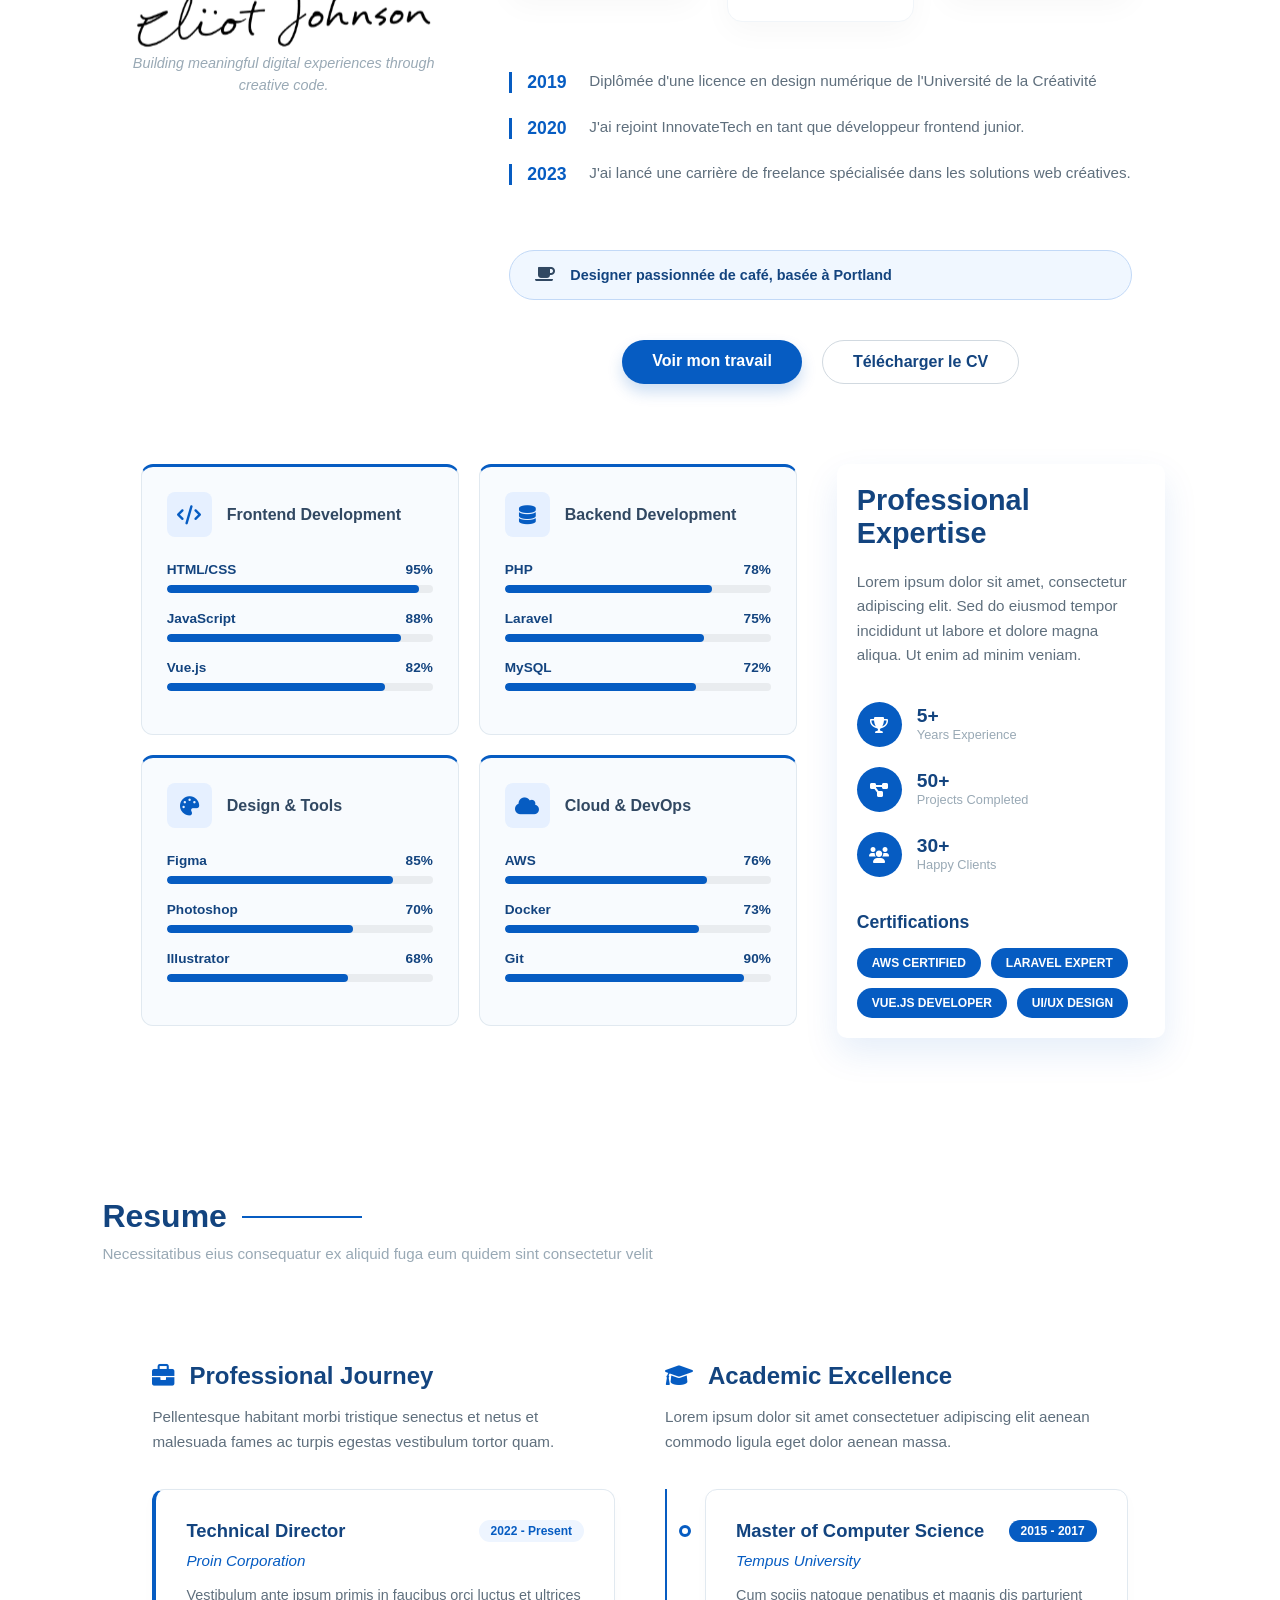
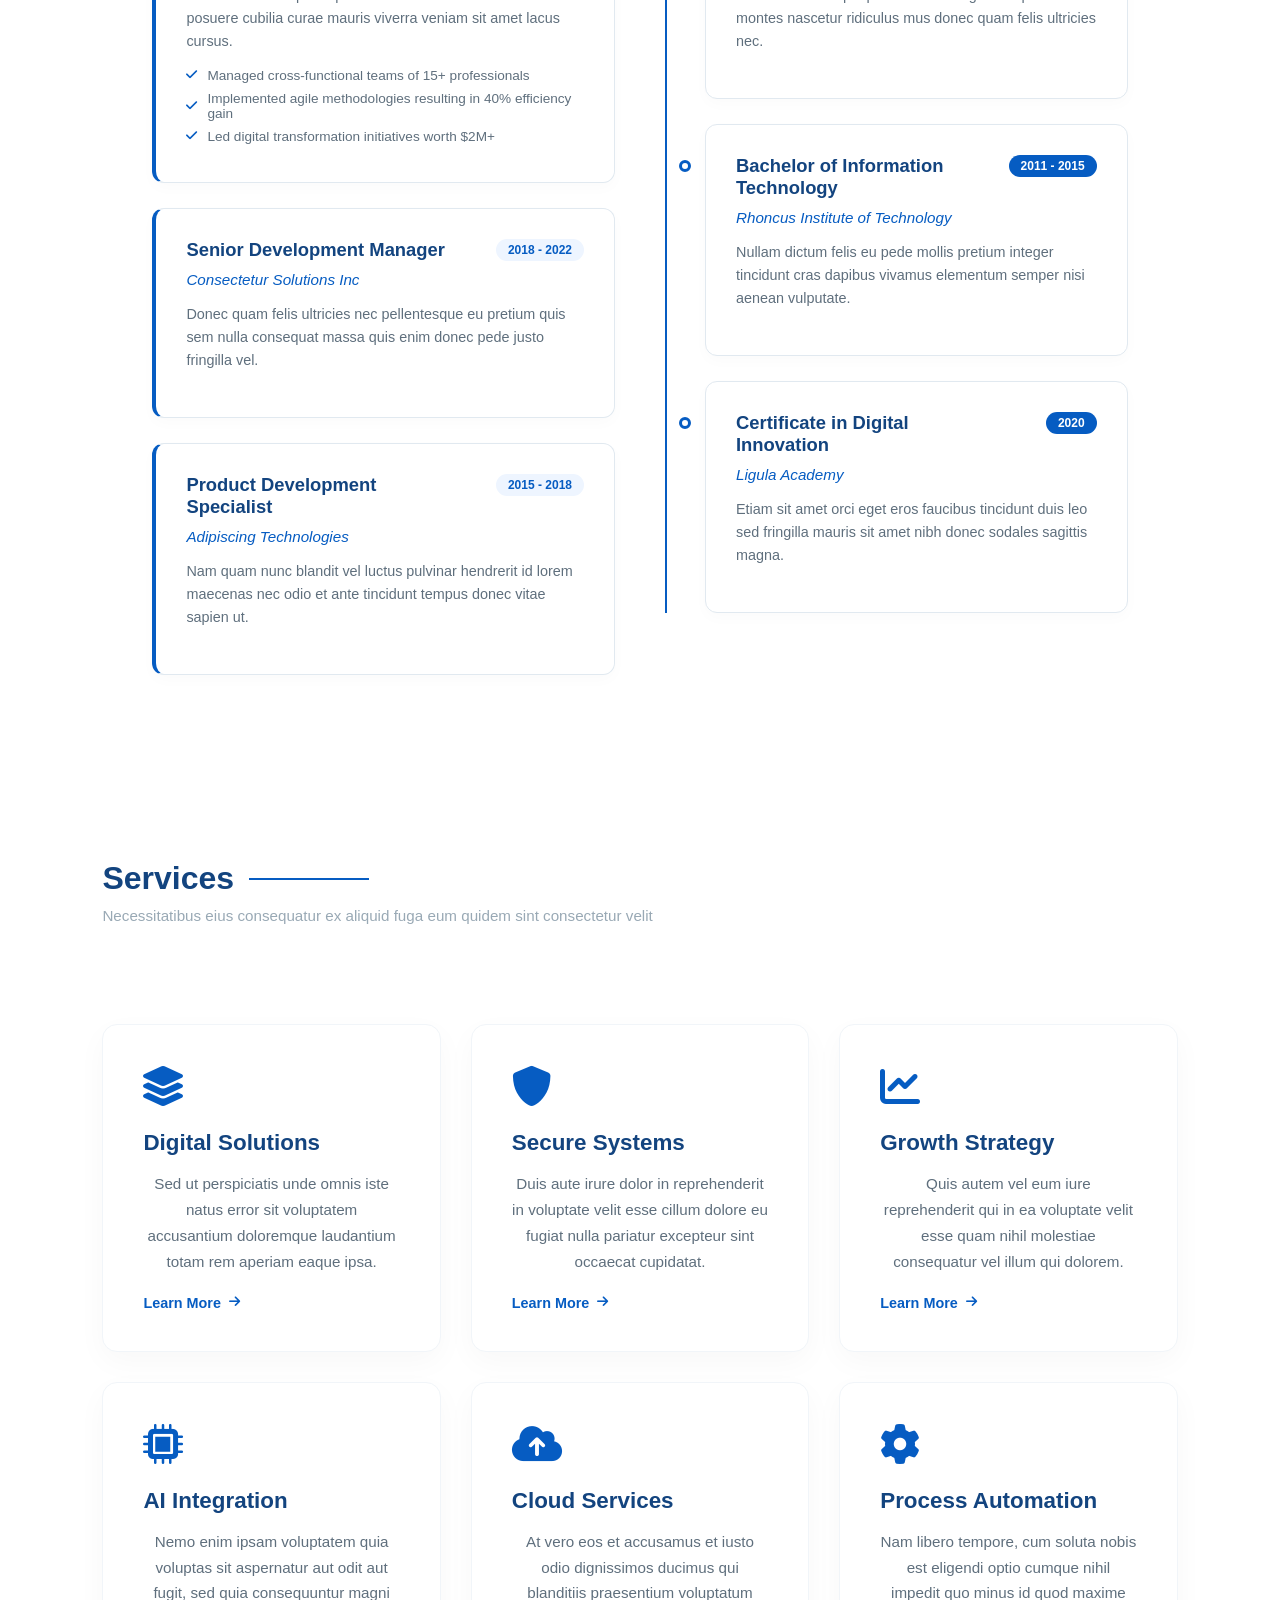
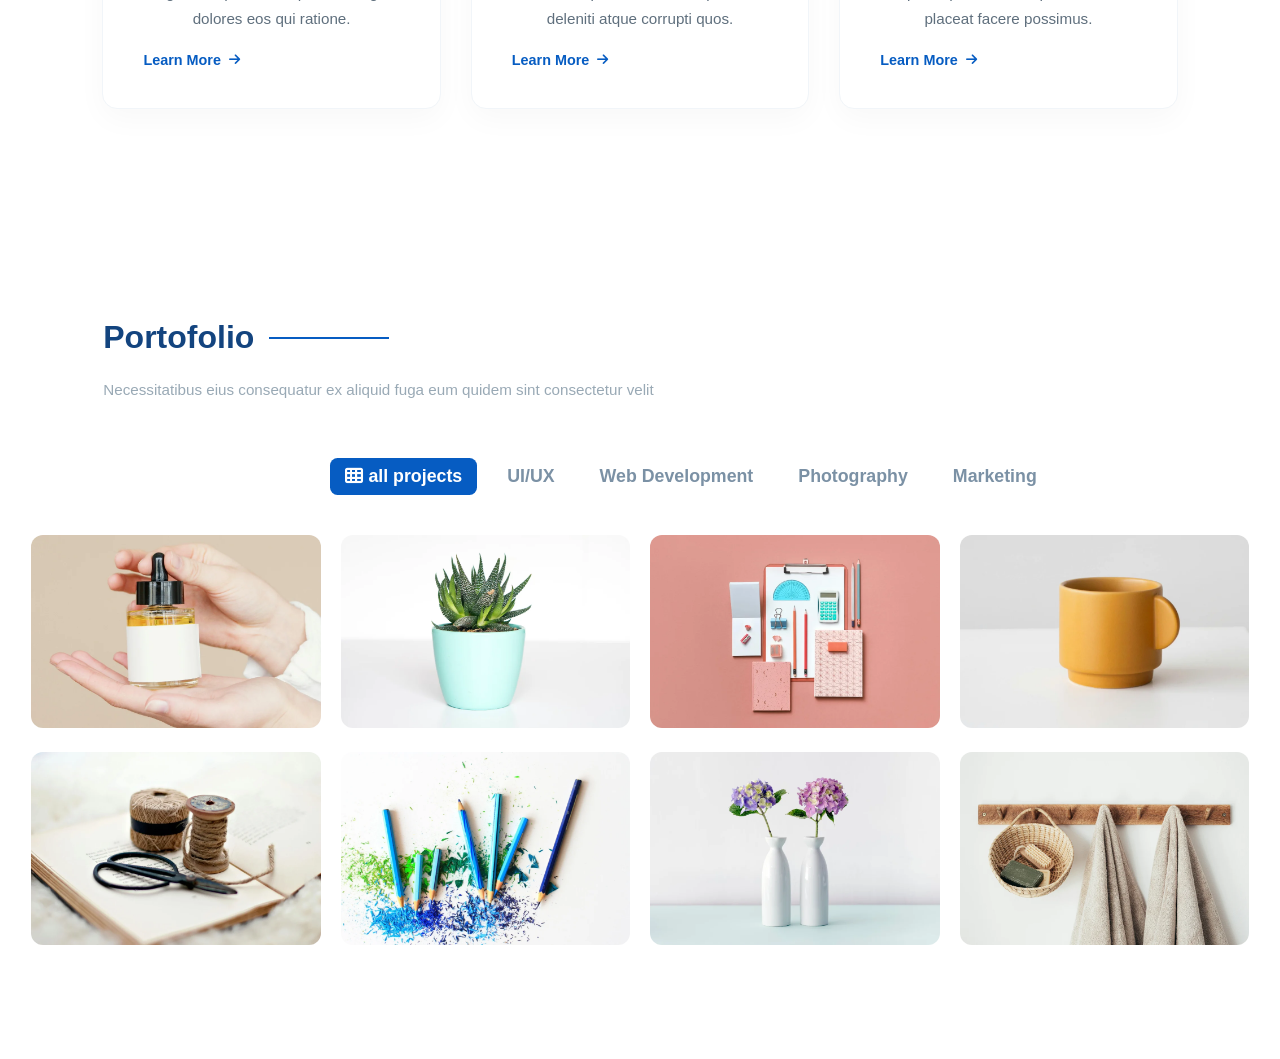
==== commit 6645cb54: "Merge pull request #3 from happykitsa/Service  finition de la section service et portfolio" ====
--- a/index.html
+++ b/index.html
@@ -573,7 +573,7 @@
         <div class="entete-div">
             <div class="entete1">
                 <h3><i class="fas fa-th"></i> all projects</h3>
-
+                
             </div>
             <div class="entete2">
                 <h3>UI/UX</h3>
@@ -616,356 +616,9 @@
 
         </div>
 
+
+
     </section>
-    <section class="Testimonials-section">
-        <div class="header-section">
-            <div class="title-wrapper3">
-                <h2>Testimonials</h2>
-                <div class="line"></div>
-            </div>
-            <p class="section-subtitle">Necessitatibus eius consequatur ex aliquid fuga eum quidem sint consectetur
-                velit</p>
-        </div>
-        <div class="Testimonials-grid">
-            <div class="testimonial-itemshaut">
-                <div class="card-test card-test1">
-                    <div class="fas fa-quote-left"></div>
-                    <div class="groupe-etoiles">
-                        <i class="fas fa-star"></i>
-                        <i class="fas fa-star"></i>
-                        <i class="fas fa-star"></i>
-                        <i class="fas fa-star"></i>
-                        <i class="fas fa-star"></i>
-                    </div>
-                    <p class="para1">Pellentesque in ipsum id orci porta dapibus. Vivamus magna justo, lacinia eget
-                        consectetur sed, convallis at tellus.
-                    </p>
-                    <h4>The New York Times</h4>
-                </div>
-
-                <div class="card-test card-test2">
-                    <div class="fas fa-quote-left"></div>
-                    <div class="groupe-etoiles">
-                        <i class="fas fa-star"></i>
-                        <i class="fas fa-star"></i>
-                        <i class="fas fa-star"></i>
-                        <i class="fas fa-star"></i>
-                        <i class="fas fa-star-half-alt"></i>
-                    </div>
-                    <p class="para1">Curabitur non nulla sit amet nisl tempus convallis quis ac lectus. Nulla quis lorem
-                        ut libero malesuada feugiat.
-                    </p>
-                    <h4>Washington Post</h4>
-                </div>
-
-                <div class="card-test card-test3">
-                    <div class="fas fa-quote-left"></div>
-                    <div class="groupe-etoiles">
-                        <i class="fas fa-star"></i>
-                        <i class="fas fa-star"></i>
-                        <i class="fas fa-star"></i>
-                        <i class="fas fa-star"></i>
-                        <i class="fas fa-star"></i>
-                    </div>
-                    <p class="para1">Mauris blandit aliquet elit, eget tincidunt nibh pulvinar a. Vivamus suscipit
-                        tortor eget felis porttitor volutpat.
-                    </p>
-                    <h4>The Guardian</h4>
-                </div>
-            </div>
-            <div class="testimonial-itemsbas">
-                <div class="card-test cardtest4">
-                    <div class="groupe-etoiles">
-                        <i class="fas fa-star"></i>
-                        <i class="fas fa-star"></i>
-                        <i class="fas fa-star"></i>
-                        <i class="fas fa-star"></i>
-                        <i class="fas fa-star"></i>
-                    </div>
-                    <p class="para1">Vestibulum ac diam sit amet quam vehicula elementum sed sit amet dui. Sed porttitor
-                        lectus nibh.
-                    </p>
-                    <div class="profil-client">
-                        <img src="person-f-1.webp" alt="Client 1">
-                        <div class="client-info">
-                            <h4>Emily Davis</h4>
-                            <p>CEO, Tech Innovators</p>
-                        </div>
-                    </div>
-                </div>
-
-                <div class="card-test cardtest5">
-                    <div class="groupe-etoiles">
-                        <i class="fas fa-star"></i>
-                        <i class="fas fa-star"></i>
-                        <i class="fas fa-star"></i>
-                        <i class="fas fa-star"></i>
-                        <i class="fas fa-star-half-alt"></i>
-                    </div>
-                    <p class="para1">Curabitur non nulla sit amet nisl tempus convallis quis ac lectus. Nulla quis lorem
-                        ut libero malesuada feugiat.
-                    </p>
-                    <div class="profil-client">
-                        <img src="person-m-4.webp" alt="Client 2">
-                        <div class="client-info">
-                            <h4>John Smith</h4>
-                            <p>Marketing Director, Growth Inc.</p>
-                        </div>
-                    </div>
-                </div>
-                <div class="card-test cardtest6">
-                    <div class="groupe-etoiles">
-                        <i class="fas fa-star"></i>
-                        <i class="fas fa-star"></i>
-                        <i class="fas fa-star"></i>
-                        <i class="fas fa-star"></i>
-                        <i class="fas fa-star"></i>
-                    </div>
-                    <p class="para1">Mauris blandit aliquet elit, eget tincidunt nibh pulvinar a. Vivamus suscipit
-                        tortor eget felis porttitor volutpat.
-                    </p>
-                    <div class="profil-client">
-                        <img src="person-f-3.webp" alt="Client 3">
-                        <div class="client-info">
-                            <h4>Sarah Johnson</h4>
-                            <p>Product Manager, Innovate Ltd.</p>
-                        </div>
-                    </div>
-                </div>
-                <div class="card-test cardtest7">
-                    <div class="groupe-etoiles">
-                        <i class="fas fa-star"></i>
-                        <i class="fas fa-star"></i>
-                        <i class="fas fa-star"></i>
-                        <i class="fas fa-star"></i>
-                        <i class="fas fa-star-half-alt"></i>
-                    </div>
-                    <p class="para1">Curabitur non nulla sit amet nisl tempus convallis quis ac lectus. Nulla quis lorem
-                        ut libero malesuada feugiat.
-                    </p>
-                    <div class="profil-client">
-                        <img src="person-f-1.webp" alt="Client 4">
-                        <div class="client-info">
-                            <h4>Michael Brown</h4>
-                            <p>CTO, Future Tech</p>
-                        </div>
-                    </div>
-                </div>
-                <div class="card-test cardtest8">
-                    <div class="groupe-etoiles">
-                        <i class="fas fa-star"></i>
-                        <i class="fas fa-star"></i>
-                        <i class="fas fa-star"></i>
-                        <i class="fas fa-star"></i>
-                        <i class="fas fa-star"></i>
-                    </div>
-                    <p class="para1">Pellentesque in ipsum id nulla ullamcorper dignissim. Nulla quis lorem ut libero
-                        malesuada feugiat.
-                    </p>
-                    <div class="profil-client">
-                        <img src="person-f-4.webp" alt="Client 5">
-                        <div class="client-info">
-                            <h4>Sandra</h4>
-                            <p>Operations Manager, Scale Solutions</p>
-                        </div>
-                    </div>
-                </div>
-            </div>
-            <!-- CONTENEUR DES POINTS -->
-            <div class="testimonial-pagination">
-                <span class="dot active"></span> <!-- Le point bleu foncé (celui qui est sélectionné) -->
-                <span class="dot"></span> <!-- Les points bleu clair -->
-                <span class="dot"></span>
-                <span class="dot"></span>
-            </div>
-            <div class="dernierecarte">
-                <h1>4.8</h1>
-                <div class="groupe-etoiles">
-                    <i class="fas fa-star"></i>
-                    <i class="fas fa-star"></i>
-                    <i class="fas fa-star"></i>
-                    <i class="fas fa-star"></i>
-                    <i class="fas fa-star-half-alt"></i>
-                </div>
-                <p class="para1">Based on 230+ reviews</p>
-                <div class="cardgrif">
-                    <div class="grif1">
-                        <h4>Goodreads</h4>
-                    </div>
-                    <div class="grif2">
-                        <h4>Amazon</h4>
-                    </div>
-                    <div class="grif3">
-                        <h4>Barnes & Noble</h4>
-                    </div>
-                </div>
-            </div>
-        </div>
-    </section>
-    <!-- SECTION FAQ -->
-<section id="faq" class="faq-section">
-    
-    <div class="section-header">
-            <div class="title-wrapper">
-                <h2>Frequently Asked Questions</h2>
-                <div class="line"></div>
-            </div>
-            <p class="section-subtitle">Necessitatibus eius consequatur ex aliquid fuga eum quidem sint consectetur velit</p>
-        </div>
-
-    <div class="container">
-        
-        <!-- Liste des Questions -->
-        <div class="faq-list">
-            
-            <!-- Question 1 (OUVERTE / ACTIVE) -->
-            <div class="faq-item active">
-                <div class="faq-question">
-                    <h3>Non consectetur a erat nam at lectus urna duis?</h3>
-                    <i class="fas fa-chevron-right"></i>
-                </div>
-                <div class="faq-content">
-                    <p>Feugiat pretium nibh ipsum consequat. Tempus iaculis urna id volutpat lacus laoreet non curabitur gravida. Venenatis lectus magna fringilla urna porttitor rhoncus dolor purus non.</p>
-                </div>
-            </div>
-
-            <!-- Question 2 -->
-            <div class="faq-item">
-                <div class="faq-question">
-                    <h3>Feugiat scelerisque varius morbi enim nunc faucibus?</h3>
-                    <i class="fas fa-chevron-right"></i>
-                </div>
-                <!-- Le contenu est là mais sera caché en CSS -->
-                <div class="faq-content">
-                    <p>Dolor sit amet consectetur adipiscing elit pellentesque habitant morbi. Id interdum velit laoreet id donec ultrices. Fringilla phasellus faucibus scelerisque eleifend donec pretium. Est pellentesque elit ullamcorper dignissim. Mauris ultrices eros in cursus turpis massa tincidunt dui..</p>
-                </div>
-            </div>
-
-            <!-- Question 3 -->
-            <div class="faq-item">
-                <div class="faq-question">
-                    <h3>Dolor sit amet consectetur adipiscing elit pellentesque?</h3>
-                    <i class="fas fa-chevron-right"></i>
-                </div>
-                <div class="faq-content">
-                    <p>Dolor sit amet consectetur adipiscing elit pellentesque habitant morbi. Id interdum velit laoreet id donec ultrices. Fringilla phasellus faucibus scelerisque eleifend donec pretium. Est pellentesque elit ullamcorper dignissim. Mauris ultrices eros in cursus turpis massa tincidunt dui..</p>
-                </div>
-            </div>
-
-            <!-- Question 4 -->
-            <div class="faq-item">
-                <div class="faq-question">
-                    <h3>Ac odio tempor orci dapibus. Aliquam eleifend mi in nulla?</h3>
-                    <i class="fas fa-chevron-right"></i>
-                </div>
-                <div class="faq-content">
-                    <p>Dolor sit amet consectetur adipiscing elit pellentesque habitant morbi. Id interdum velit laoreet id donec ultrices. Fringilla phasellus faucibus scelerisque eleifend donec pretium. Est pellentesque elit ullamcorper dignissim. Mauris ultrices eros in cursus turpis massa tincidunt dui..</p>
-                </div>
-            </div>
-
-            <!-- Question 5 -->
-            <div class="faq-item">
-                <div class="faq-question">
-                    <h3>Tempus quam pellentesque nec nam aliquam sem et tortor?</h3>
-                    <i class="fas fa-chevron-right"></i>
-                </div>
-                <div class="faq-content">
-                    <p>Dolor sit amet consectetur adipiscing elit pellentesque habitant morbi. Id interdum velit laoreet id donec ultrices. Fringilla phasellus faucibus scelerisque eleifend donec pretium. Est pellentesque elit ullamcorper dignissim. Mauris ultrices eros in cursus turpis massa tincidunt dui..</p>
-                </div>
-            </div>
-
-             <!-- Question 6 -->
-             <div class="faq-item">
-                <div class="faq-question">
-                    <h3>Perspiciatis quod quo quos nulla quo illum ullam?</h3>
-                    <i class="fas fa-chevron-right"></i>
-                </div>
-                <div class="faq-content">
-                    <p>Dolor sit amet consectetur adipiscing elit pellentesque habitant morbi. Id interdum velit laoreet id donec ultrices. Fringilla phasellus faucibus scelerisque eleifend donec pretium. Est pellentesque elit ullamcorper dignissim. Mauris ultrices eros in cursus turpis massa tincidunt dui..</p>
-                </div>
-            </div>
-
-        </div>
-    </div>
-</section>
-<!-- SECTION CONTACT -->
-<section id="contact" class="contact-section">
-    <!-- En-tête (Toujours la même structure pour l'unité du design) -->
-        <div class="section-header">
-            <div class="title-wrapper">
-                <h2>Contact</h2>
-                <div class="line"></div>
-            </div>
-            <p class="section-subtitle">Necessitatibus eius consequatur ex aliquid fuga eum quidem sint consectetur velit</p>
-        </div>
-    <div class="container">
-        
-        <!-- En-tête (Toujours la même structure pour l'unité du design)
-        <div class="section-header">
-            <div class="title-wrapper">
-                <h2>Contact</h2>
-                <div class="line"></div>
-            </div>
-            <p class="section-subtitle">Necessitatibus eius consequatur ex aliquid fuga eum quidem sint consectetur velit</p>
-        </div> -->
-
-        <div class="contact-wrapper">
-            
-            <!-- BLOC GAUCHE : Contact Info (Bleu) -->
-            <div class="contact-info">
-                <h3>Contact Info</h3>
-                <p class="info-description">Praesent sapien massa, convallis a pellentesque nec, egestas non nisi. Vestibulum ante ipsum primis.</p>
-                
-                <div class="info-list">
-                    <!-- Location -->
-                    <div class="info-item">
-                        <div class="info-icon"><i class="fas fa-map-marker-alt"></i></div>
-                        <div class="info-text">
-                            <h4>Our Location</h4>
-                            <p>A108 Adam Street<br>New York, NY 535022</p>
-                        </div>
-                    </div>
-                    <!-- Phone -->
-                    <div class="info-item">
-                        <div class="info-icon"><i class="fas fa-phone-alt"></i></div>
-                        <div class="info-text">
-                            <h4>Phone Number</h4>
-                            <p>+1 5589 55488 55<br>+1 6678 254445 41</p>
-                        </div>
-                    </div>
-                    <!-- Email -->
-                    <div class="info-item">
-                        <div class="info-icon"><i class="far fa-envelope"></i></div>
-                        <div class="info-text">
-                            <h4>Email Address</h4>
-                            <p>info@example.com<br>contact@example.com</p>
-                        </div>
-                    </div>
-                </div>
-            </div>
-
-            <!-- BLOC DROIT : Get In Touch (Blanc / Formulaire) -->
-            <div class="contact-form-container">
-                <h3>Get In Touch</h3>
-                <p class="form-description">Praesent sapien massa, convallis a pellentesque nec, egestas non nisi. Vestibulum ante ipsum primis.</p>
-                
-                <form action="#" class="contact-form">
-                    <div class="form-row">
-                        <input type="text" placeholder="Your Name" required>
-                        <input type="email" placeholder="Your Email" required>
-                    </div>
-                    <input type="text" placeholder="Subject" required>
-                    <textarea placeholder="Message" rows="6" required></textarea>
-                    
-                    <div class="form-button-center">
-                         <button type="submit" class="btn-send">Send Message</button>
-                    </div>
-                </form>
-            </div>
-
-        </div>
-    </div>
-</section>
 
 </body>
 
--- a/style.css
+++ b/style.css
@@ -68,7 +68,6 @@
     position: sticky;
     top: 0;
     z-index: 1000;
-    width: 100vw;
 }
 
 .bar-section { flex: 1; display: flex; align-items: center; }
@@ -776,8 +775,6 @@
 }
 .resume-section .section-header {
     margin-bottom: 60px;
-    width: 100%;
-    margin-left: 4%;
 
 }
 
@@ -904,7 +901,7 @@
     content: '';
     position: absolute;
     left: 0;
-    top: 30px;
+    top: 0;
     bottom: 0;
     width: 2px;
     background-color: #065cc2;
@@ -917,29 +914,14 @@
 /* Le point sur la timeline */
 .timeline-dot {
     position: absolute;
-    
-    /* 1. TAILLE DU COEUR BLEU */
-    width: 15px;
-    height: 15px;
-    background-color: #065cc2; /* Le bleu plein du centre */
+    left: -27px;
+    top: 35px;
+    width: 12px;
+    height: 12px;
+    background-color: #fff;
+    border: 3px solid #065cc2;
     border-radius: 50%;
-
-    /* 2. LE CERCLE BLANC (Le liseré net) */
-    /* On utilise une bordure blanche très fine */
-    border: 3px solid #fff; 
-
-    /* 3. LE HALO BLEU CLAIR (L'effet d'auréole) */
-    /* On utilise box-shadow sans flou pour créer un disque parfait */
-    /* Syntaxe : x y flou étalement couleur */
-    box-shadow: 0 0 0 6px #e1eeff; 
-
-    /* 4. ALIGNEMENT SUR LA LIGNE */
-    /* Tu devras ajuster le "left" selon ton padding, 
-       mais voici le calcul pour le centrage : */
-    left: -49px; 
-    top: 25px; 
-    
-    z-index: 10; /* Pour passer par-dessus la ligne bleue */
+    z-index: 2; 
 }
 
 /* RESPONSIVE */
@@ -955,11 +937,6 @@
 }
 
 /* La Grille : 3 colonnes égales */
-.services-section .section-header {
-    margin-bottom: 60px;
-    width: 100%;
-    margin-left: 4%;
-}
 .services-grid {
     display: grid;
     grid-template-columns: repeat(3, 1fr); /* 3 colonnes de taille égale */
@@ -1156,436 +1133,4 @@
     background: #314862;    /* Ta couleur bleu foncé au survol */
     color: white;           /* On met le texte en blanc pour que ce soit lisible */
 }
-/* --- SECTION GLOBALE --- */
-.Testimonials-section {
-    padding: 80px 8%;
-    background-color:white; /* Fond très léger pour faire ressortir les cartes */
-    overflow: hidden;
-}
-
-/* --- EN-TÊTE --- */
-.header-section {
-    margin-bottom: 30px;
-}
-
-.title-wrapper3 {
-    display: flex;
-    align-items: center;
-    gap: 15px;
-    margin-bottom: 10px;
-}
-
-.title-wrapper3 h2 {
-    font-size: 2rem;
-    color: #13447f;
-    font-family: 'Quicksand', sans-serif;
-}
-
-.title-wrapper3 .line {
-    width: 100px;
-    height: 2px;
-    background-color: #065cc2;
-}
-
-.section-subtitle {
-    color: #99a9b5;
-    font-family: 'Roboto', sans-serif;
-    max-width: 600px;
-    margin-bottom: 30px;
-
-}
-
-/* --- STYLE COMMUN DES CARTES --- */
-.card-test, .cardtest-item {
-    background-color: #ffffff;
-    padding: 30px;
-    border-radius: 15px;
-    box-shadow: 0 10px 30px rgba(0, 0, 0, 0.05); /* Ombre douce */
-    transition: transform 0.3s ease;
-    border: 1px solid transparent;
-}
-
-/* On ne cible que les cartes qui sont ENFANTS de la section HAUT */
-.testimonial-itemshaut .card-test:hover {
-    transform: translateY(-10px);
-    border-color: #065cc2;
-}
-
-/* On ne met rien pour .testimonial-itemsbas .card-test:hover */
-
-/* Style spécifique haut (Guillemets) */
-.fa-quote-left {
-    color: #065cc2;
-    font-size: 2rem;
-    opacity: 0.2;
-    margin-bottom: 15px;
-}
-
-.groupe-etoiles {
-    color: #ffc107; /* Jaune or */
-    margin-bottom: 15px;
-    font-size: 0.9rem;
-}
-
-.para1 {
-    font-style: italic;
-    color: #5f6f7d;
-    line-height: 1.6;
-    margin-bottom: 20px;
-}
-
-/* --- GRILLES ET ALIGNEMENTS --- */
-.testimonial-itemshaut {
-    display: grid;
-    grid-template-columns: repeat(3, 1fr);
-    gap: 30px;
-    margin-bottom: 40px;
-}
-
-.testimonial-itemsbas {
-    display: flex;
-    gap: 30px;
-    overflow-x: auto;
-    scroll-snap-type: x mandatory;
-    padding-bottom: 30px;
-    scrollbar-width: none; /* Cache la barre Firefox */
-}
-
-/* Les cartes du bas */
-.testimonial-itemsbas > div {
-    flex: 0 0 calc(33.33% - 20px); /* 3 cartes visibles */
-    scroll-snap-align: start;
-    border-top: 3px solid #065cc2; /* Bordure bleue en haut style capture */
-}
-
-/* --- PROFIL CLIENT --- */
-.profil-client {
-    display: flex;
-    align-items: center;
-    gap: 15px;
-    margin-top: 20px;
-}
-
-.profil-client img {
-    width: 50px;
-    height: 50px;
-    border-radius: 50%;
-    object-fit: cover;
-}
-
-.client-info h4 {
-    font-size: 1rem;
-    color: #13447f;
-}
-
-.client-info p {
-    font-size: 0.8rem;
-    color: #99a9b5;
-}
-
-/* --- DERNIÈRE CARTE (RÉSUMÉ) --- */
-.dernierecarte {
-    background: white;
-    padding: 40px;
-    border-radius: 15px;
-    text-align: center;
-    box-shadow: 0 15px 40px rgba(0,0,0,0.08);
-    width: calc(33.33% - 20px);
-    margin: 50px auto;
-    border: 1px solid #f1f5f9;
-
-}
-
-.dernierecarte h1 {
-    font-size: 3rem;
-    color: #13447f;
-    margin-bottom: 10px;
-}
-
-.cardgrif {
-    display: flex;
-    justify-content: center;
-    gap: 10px;
-    margin-top: 20px;
-}
-
-.cardgrif div {
-    background-color: #f0f7ff;
-    padding: 5px 15px;
-    border-radius: 20px;
-    font-size: 0.8rem;
-    color: #065cc2;
-}
-.testimonial-pagination {
-    display: flex;            /* Aligne les points sur une ligne horizontale */
-    justify-content: center;   /* Centre les points au milieu de la section */
-    gap: 10px;                /* Espace de 10px entre chaque point */
-    margin-top: 20px;         /* Espace avec le slider au-dessus */
-    margin-bottom: 40px;      /* Espace avec la dernière carte en-dessous */
-}
-
-.dot {
-    width: 10px;              /* Largeur du point */
-    height: 10px;             /* Hauteur du point (égal à la largeur = carré) */
-    background-color: #bcd1ee; /* Couleur bleu clair (inactif) */
-    border-radius: 50%;       /* LE SECRET : transforme le carré en cercle parfait */
-    display: inline-block;    /* Permet de donner une taille au span */
-    cursor: pointer;          /* Change le curseur en main au survol */
-    transition: all 0.3s ease; /* Animation douce si on change de couleur */
-}
-
-/* LE POINT ACTIF (Celui qui est sélectionné) */
-.dot.active {
-    background-color: #065cc2; /* Le bleu vif de ton site */
-    width: 12px;               /* On le fait un tout petit peu plus grand */
-    height: 12px;
-}
-
-/* EFFET AU SURVOL */
-.dot:hover {
-    background-color: #065cc2; /* Devient bleu foncé quand on passe la souris */
-}
-.faq-section {
-    padding: 80px 8%; /* Même largeur que les autres sections */
-    background-color: #ffffff;
-}
-
-.faq-list {
-    width: 100%;
-    font-family: 'Roboto', sans-serif;
-    display: flex;
-    flex-direction: column;
-    gap: 15px; /* Espace entre chaque boîte de question */
-    margin-top: 40px;
-}
-
-/* STYLE DE LA BOÎTE (ITEM) */
-.faq-item {
-    background-color: #fff;
-    border: 1px solid #e1e9f0;
-    border-radius: 8px;
-    padding: 20px 30px;
-    margin-bottom: 15px;
-    transition: all 0.4s ease; /* Transition fluide pour la bordure et l'ombre */
-    overflow: hidden; /* Important pour cacher le texte qui dépasse */
-}
-/* STYLE DE LA QUESTION */
-.faq-question {
-    display: flex;
-    justify-content: space-between;
-    align-items: center;
-    /* cursor: pointer; */
-}
-
-.faq-question h3 {
-    font-family: 'Quicksand', sans-serif;
-    font-size: 1.05rem;
-    font-weight: 600;
-    color: #314862; /* Gris-bleu foncé */
-    
-}
-
-.faq-question i {
-    font-size: 0.9rem;
-    color: #99a9b5;
-    transition: transform 0.4s ease; /* LE SECRET DE LA ROTATION */
-}
-
-
-.faq-item:hover h3 {
-    color: #2a75cf; /* Texte devient bleu */
-}
-
-/* --- ÉTAT ACTIF (L'élément ouvert) --- */
-.faq-item.active {
-    background-color: color-mix(in srgb, #065cc2, transparent 97%);
-    border-color: #e7ecf3; 
-    width: 100%;
-    height: 130px;
-}
-
-.faq-item.active h3 {
-    color: #065cc2;
-    margin-bottom: 15px; /* Espace pour le texte en-dessous */
-}
-
-.faq-item.active i {
-    color: #065cc2;
-    transform: rotate(0deg); /* La flèche change de sens ou reste vers le bas */
-}
-/* Si ton icône de base est vers la droite, on la tourne de 90 deg vers le bas */
-.faq-item.active .faq-question i {
-    transform: rotate(90deg); 
-    color: #065cc2;
-}
-.faq-item.active .faq-content {
-    max-height: 500px;  /* On donne une hauteur assez grande pour laisser passer le texte */
-    opacity: 1;         /* Il devient visible */
-    margin-top: 15px;   /* Petit espace avec le titre */
-}
-/* LE CONTENU DE LA RÉPONSE */
-.faq-content {
-    /* Au lieu de display: none, on utilise ceci pour pouvoir animer plus tard */
-    max-height: 0;       /* Hauteur zéro au départ */
-    opacity: 0;          /* Invisible */
-    overflow: hidden;
-    transition: all 0.4s ease; /* Animation d'ouverture */
-}
-
-.faq-item.active .faq-content {
-    display: block; /* Visible seulement si la classe .active est présente */
-}
-
-.faq-content p {
-    font-family: 'Roboto', sans-serif;
-    font-size: 0.95rem;
-    color: #5f6f7d;
-    line-height: 1.6;
-}
-.contact-section {
-    padding: 80px 10%;
-    background-color: #f8fbfe; /* Fond très léger */
-    /* height: 150px; */
-    /* margin-bottom: 60px; */
-}
-
-.contact-wrapper {
-    display: flex;
-    gap: 30px;
-    margin-top: 40px;
-    margin-bottom: 40px;
-    font-family: 'Roboto', sans-serif;
-    height: 100%;
-}
-
-/* --- BLOC GAUCHE (BLEU) --- */
-.contact-info {
-    flex: 1; /* Occupe environ 40% */
-    background-color: #065cc2; /* Ton bleu "Accent" */
-    color: #ffffff;
-    padding: 50px 40px;
-    border-radius: 15px;
-    height: 700px;
-    box-shadow: 0 15px 35px rgba(6, 92, 194, 0.1);
-    
-    
-}
-
-.contact-info h3 {
-    font-family: 'Quicksand', sans-serif;
-    font-size: 32px;
-    color: #ffffff;
-    margin-bottom: 20px;
-
-}
-
-.info-description {
-    font-size: 0.95rem;
-    line-height: 1.6;
-    margin-bottom: 40px;
-    opacity: 0.9;
-}
-
-.info-item {
-    display: flex;
-    gap: 20px;
-    margin-bottom: 50px;
-    align-items: center;
-}
-
-.info-icon {
-    width: 60px;
-    height: 60px;
-    background-color: rgba(255, 255, 255, 0.1); Cercle transparent blanc;
-    border-radius: 50%;
-    display: flex;
-    align-items: center;
-    justify-content: center;
-    font-size: 1.7rem;
-}
-.info-icon i {
-    /* color: #ffffff; */
-    background-color: transparent;
-    color: none;
-}
-
-.info-text h4 {
-    font-size: 1.1rem;
-    margin-bottom: 5px;
-}
-
-.info-text p {
-    font-size: 0.85rem;
-    opacity: 0.8;
-}
-
-/* --- BLOC DROIT (BLANC) --- */
-.contact-form-container {
-    flex: 1.5; /* Plus large que le bloc bleu */
-    background-color: #ffffff;
-    padding: 50px 40px;
-    border-radius: 15px;
-    box-shadow: 0 10px 40px rgba(0, 0, 0, 0.05);
-}
-
-.contact-form-container h3 {
-    color: #13447f;
-    font-family: 'Quicksand', sans-serif;
-    font-size: 1.8rem;
-    margin-bottom: 20px;
-}
-
-.form-description {
-    color: #5f6f7d;
-    font-size: 0.95rem;
-    margin-bottom: 30px;
-}
-
-/* --- LE FORMULAIRE --- */
-.contact-form {
-    display: flex;
-    flex-direction: column;
-    gap: 15px;
-}
-
-.form-row {
-    display: flex;
-    gap: 15px;
-}
-
-.contact-form input, .contact-form textarea {
-    width: 100%;
-    padding: 15px;
-    border: 1px solid #e1e9f0;
-    border-radius: 8px;
-    font-family: 'Roboto', sans-serif;
-    font-size: 0.9rem;
-    outline: none;
-    transition: 0.3s;
-}
-
-.contact-form input:focus, .contact-form textarea:focus {
-    border-color: #065cc2; /* S'illumine en bleu quand on clique dedans */
-}
-
-.form-button-center {
-    display: flex;
-    justify-content: center; /* Centre le bouton comme sur l'image */
-    margin-top: 10px;
-}
-
-.btn-send {
-    background-color: #065cc2;
-    color: white;
-    border: none;
-    padding: 12px 35px;
-    border-radius: 50px;
-    font-weight: 600;
-    cursor: pointer;
-    transition: 0.3s;
-}
-
-.btn-send:hover {
-    background-color: #13447f;
-    transform: translateY(-3px);
-}+
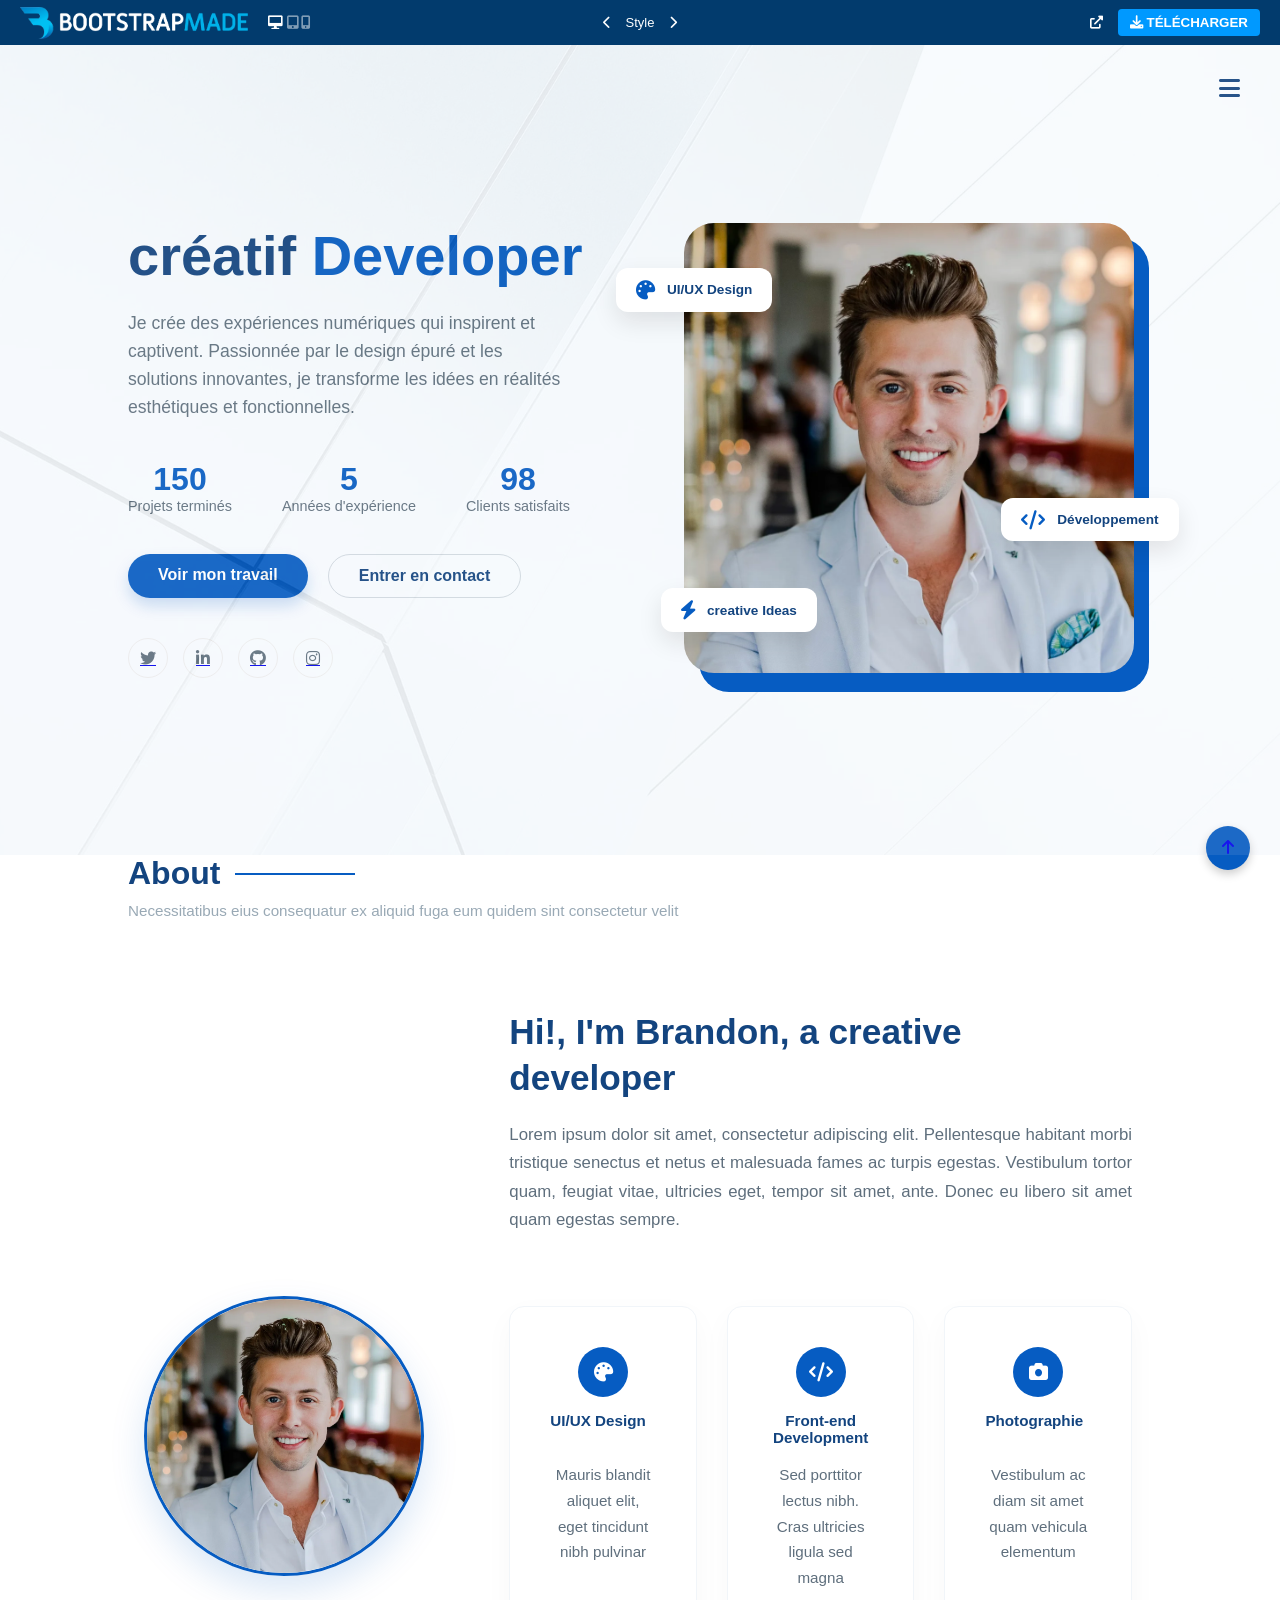
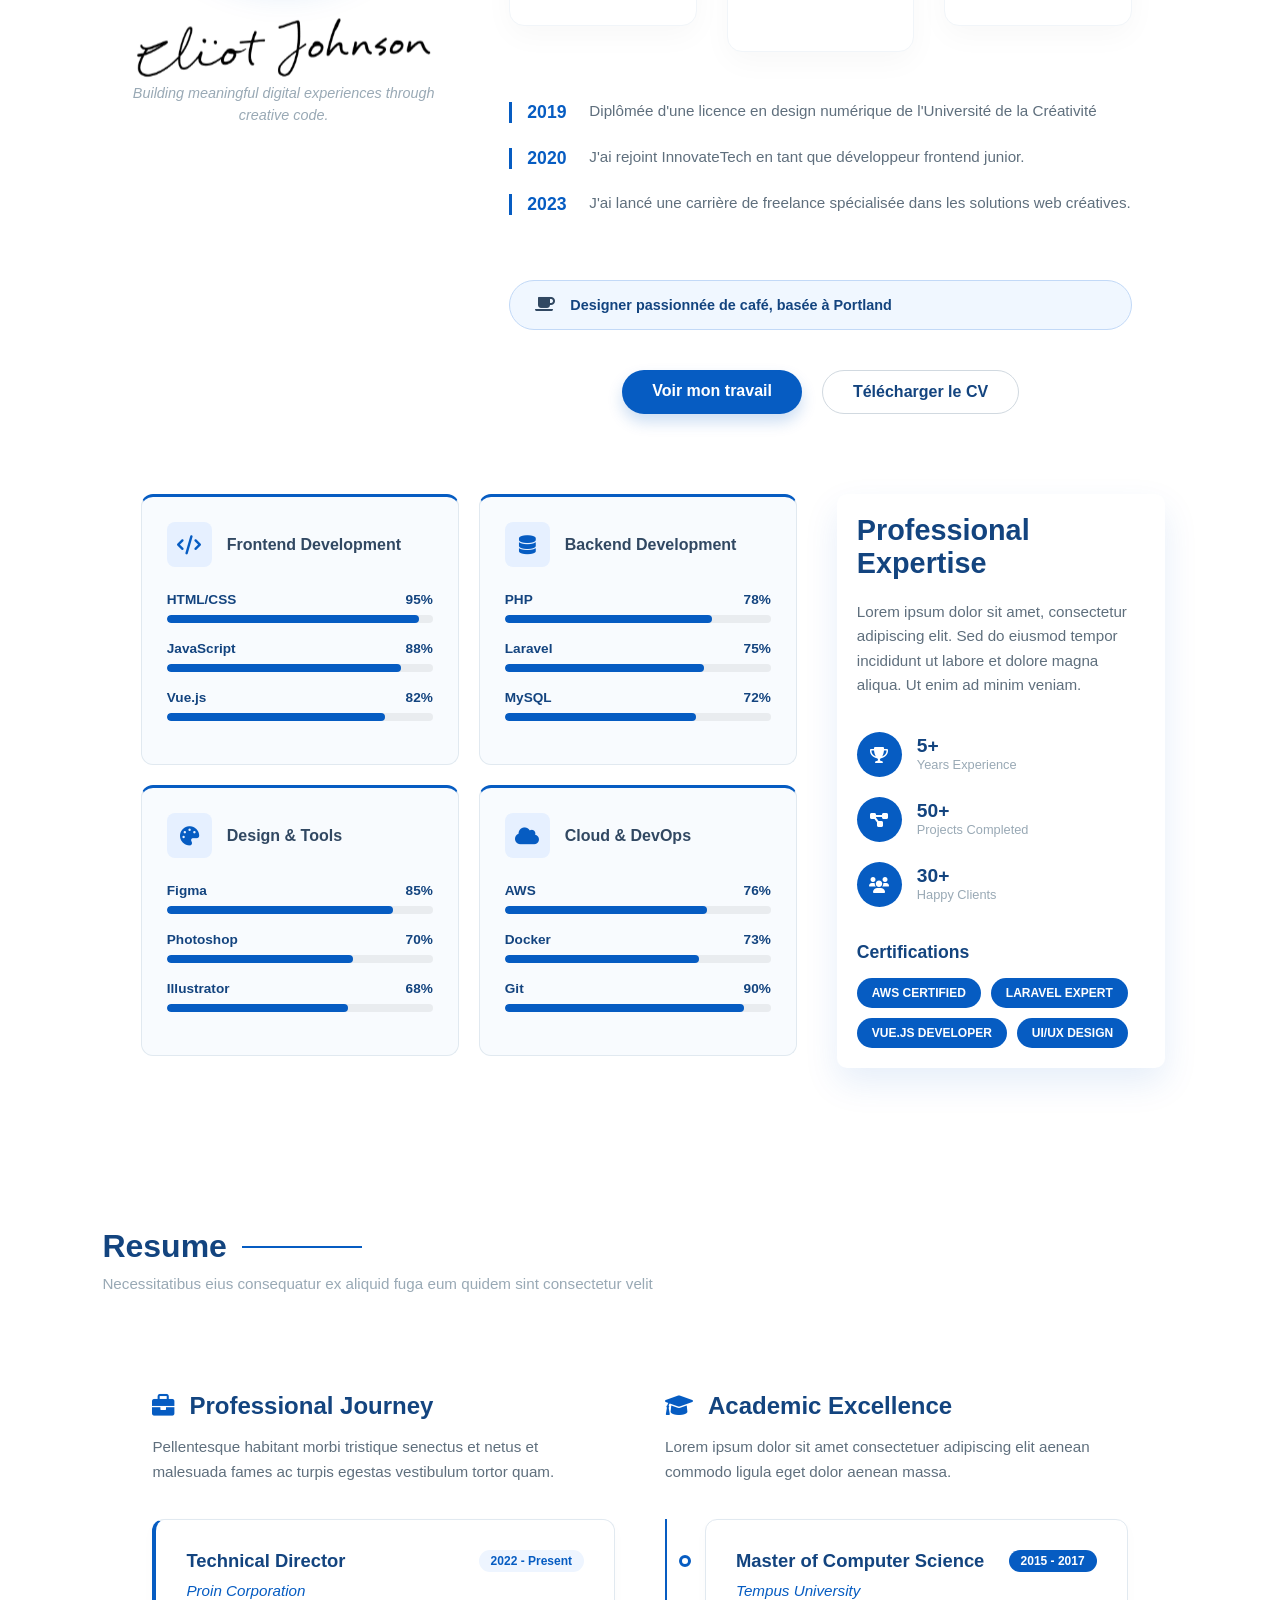
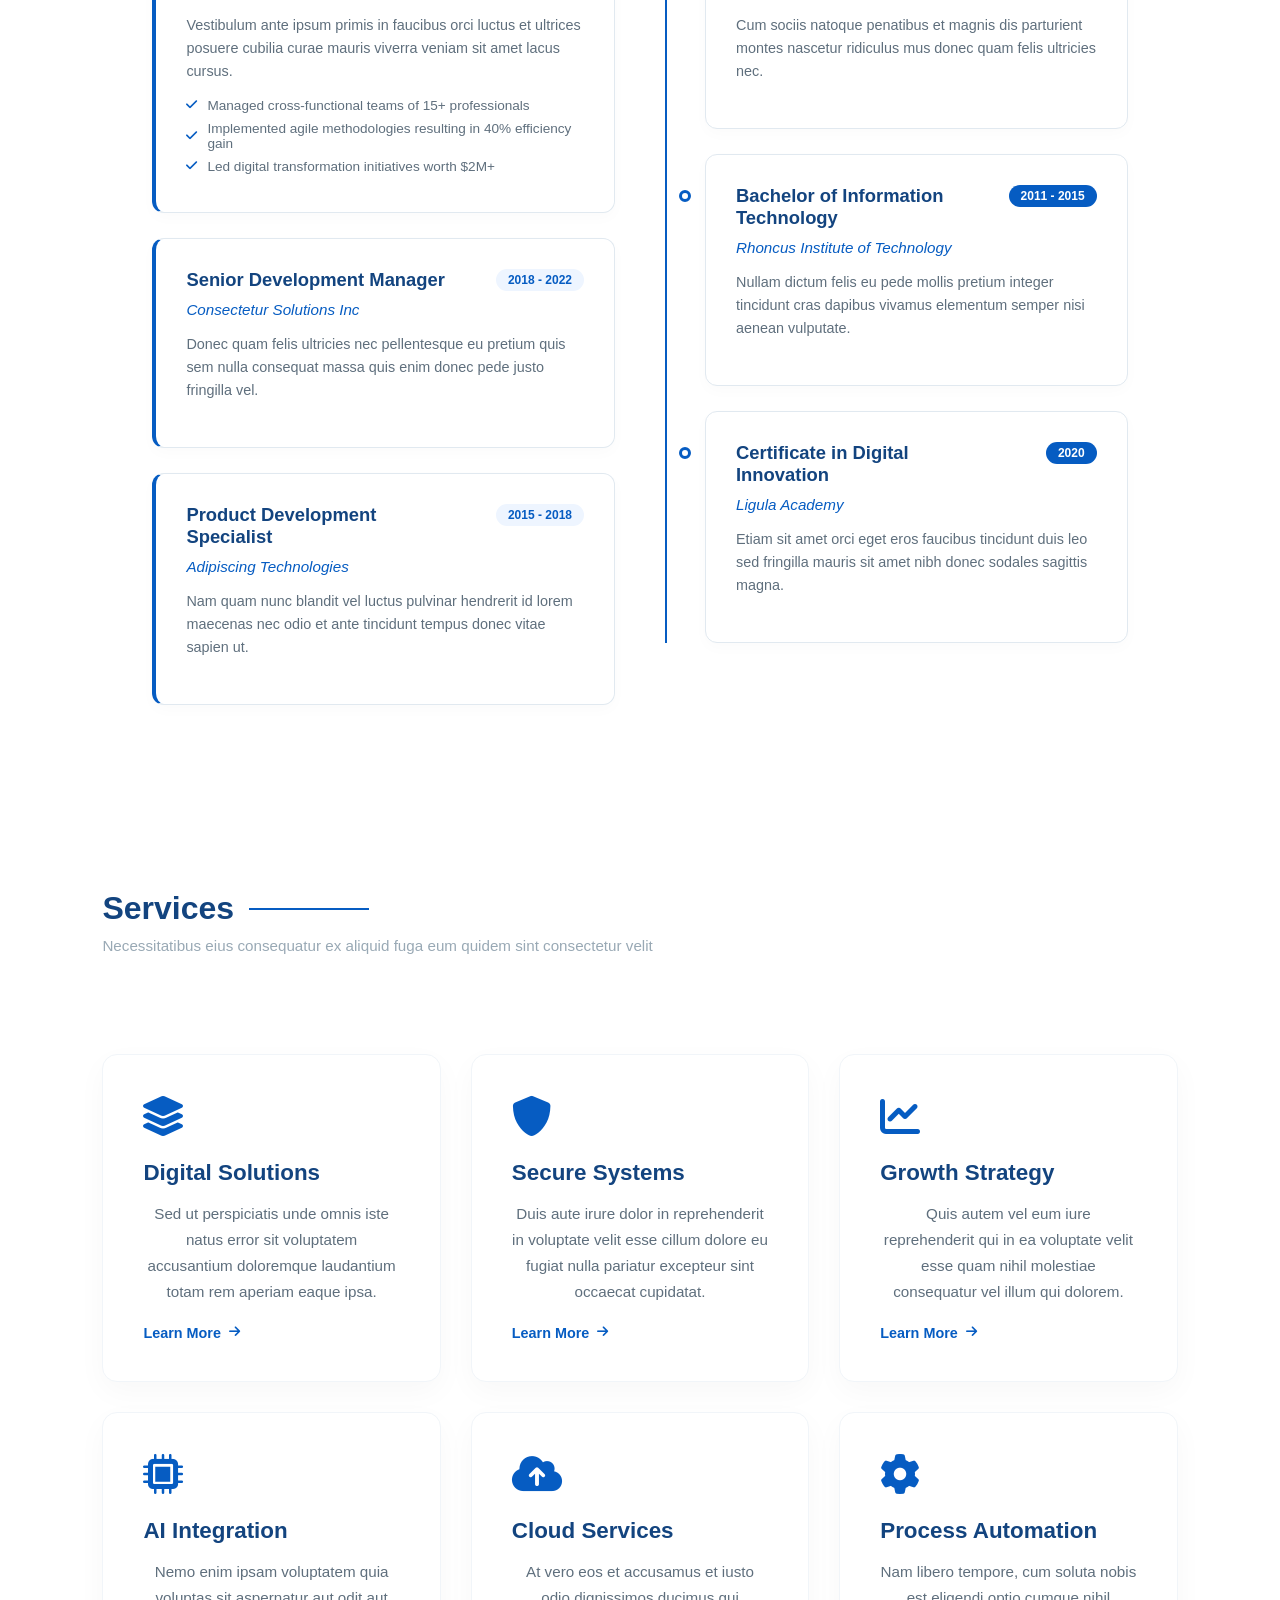
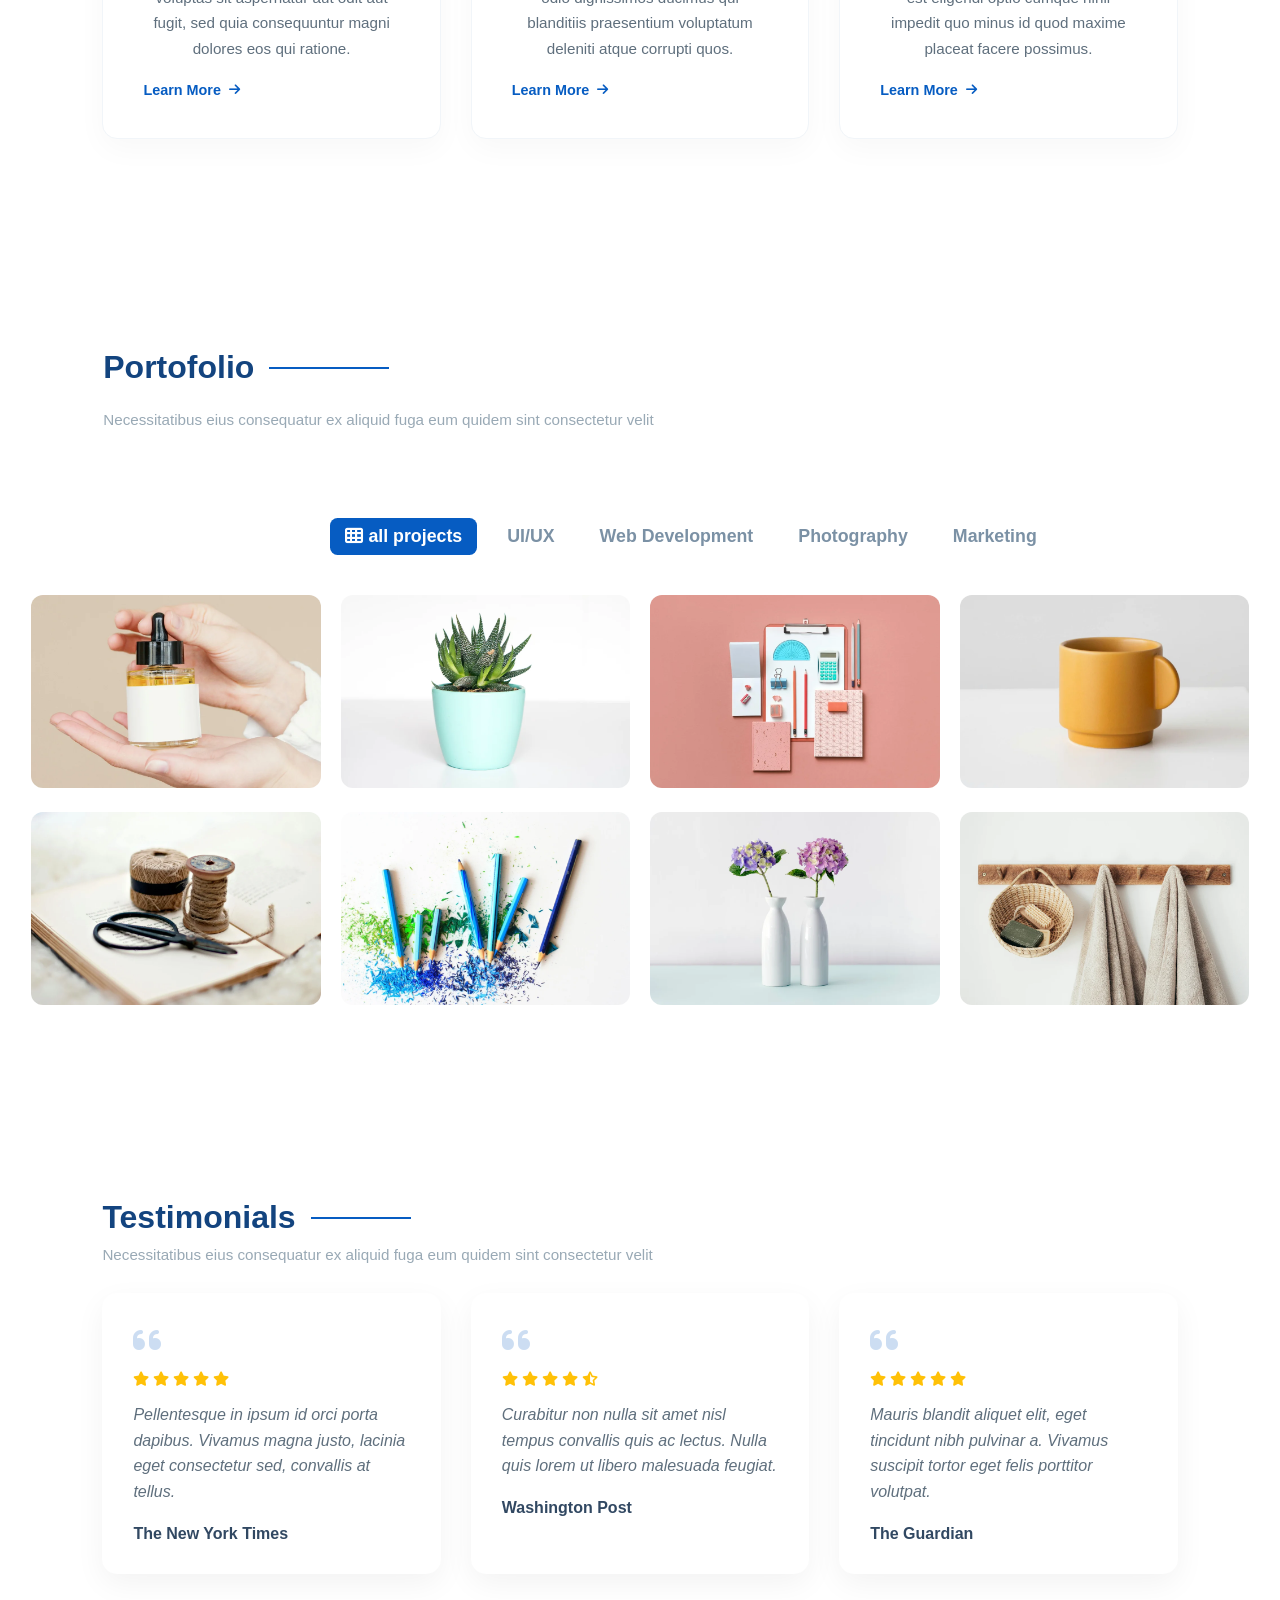
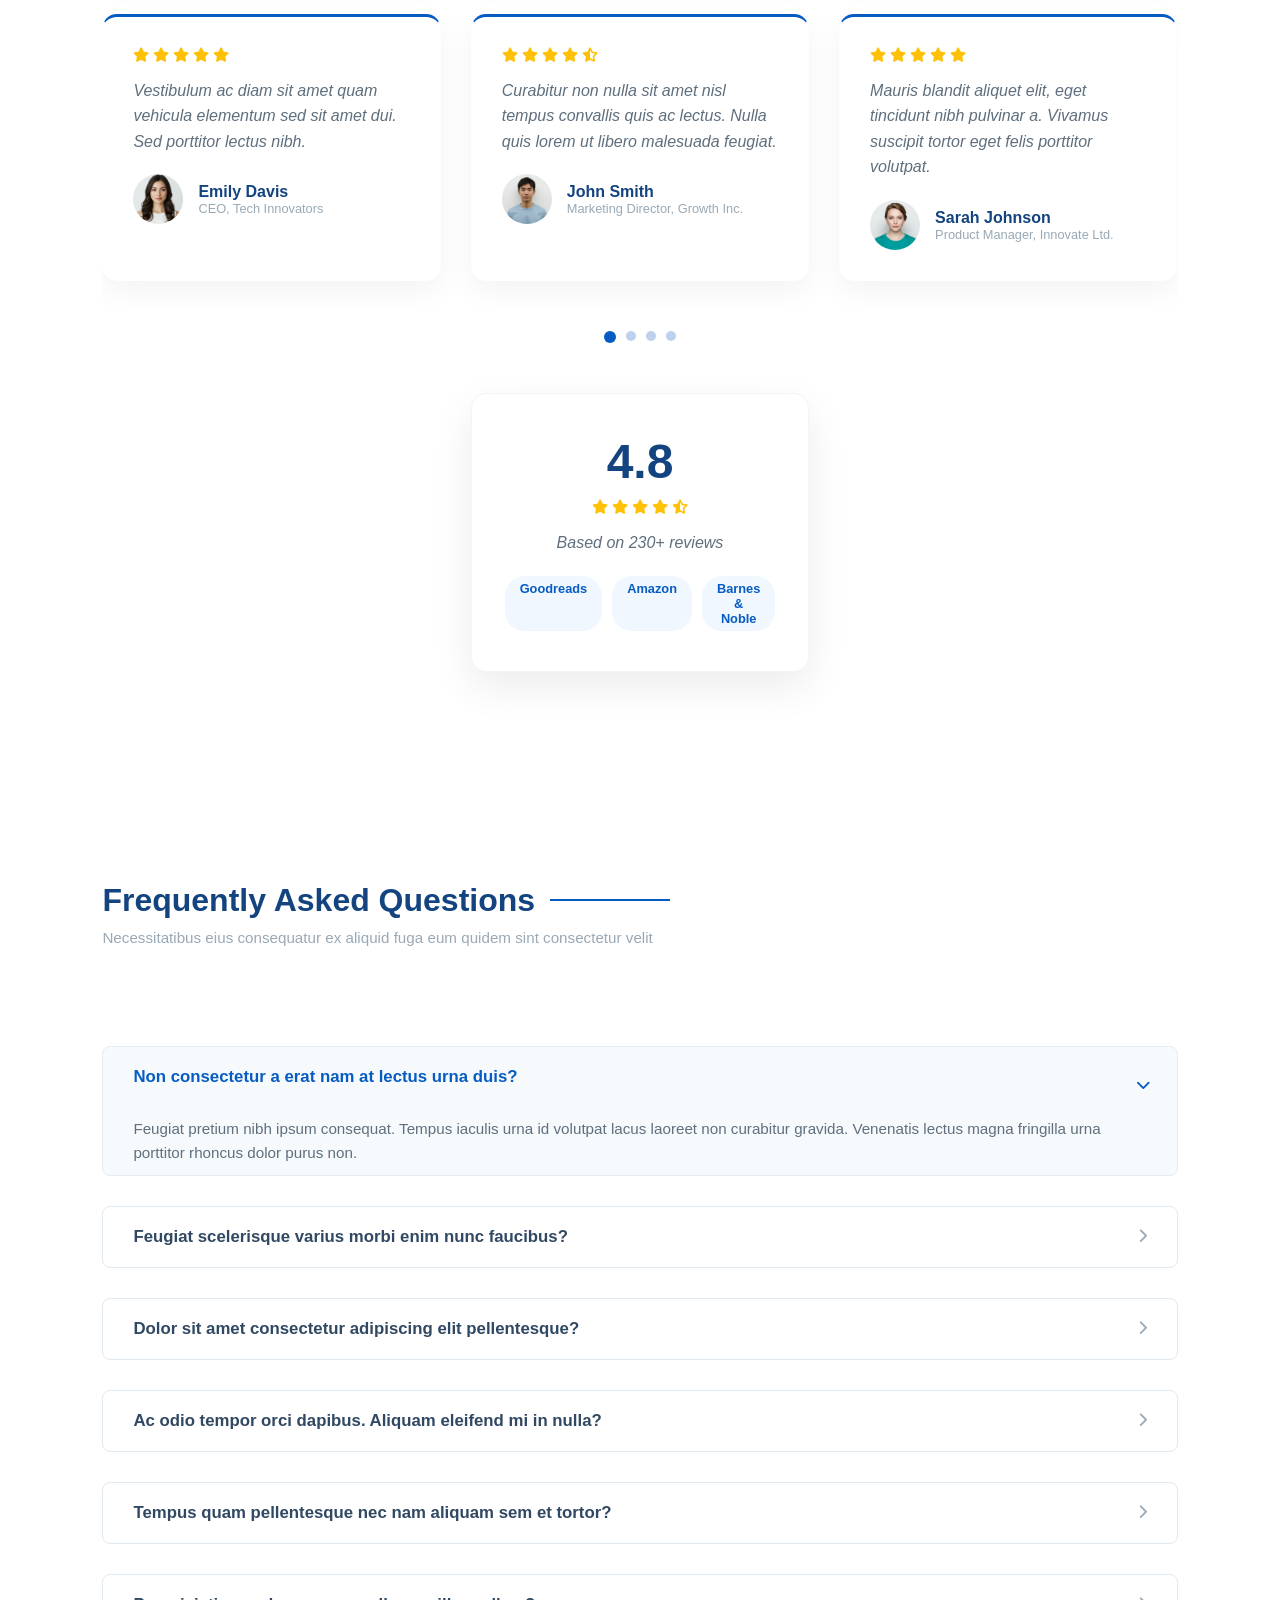
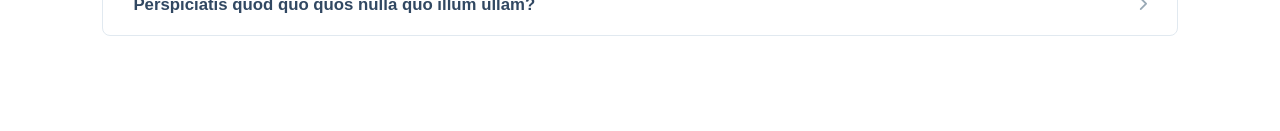
==== commit 65abbeea: "Merge pull request #4 from happykitsa/FaQ section faq en cours" ====
--- a/index.html
+++ b/index.html
@@ -573,7 +573,7 @@
         <div class="entete-div">
             <div class="entete1">
                 <h3><i class="fas fa-th"></i> all projects</h3>
-                
+
             </div>
             <div class="entete2">
                 <h3>UI/UX</h3>
@@ -616,9 +616,278 @@
 
         </div>
 
-
-
     </section>
+    <section class="Testimonials-section">
+        <div class="header-section">
+            <div class="title-wrapper3">
+                <h2>Testimonials</h2>
+                <div class="line"></div>
+            </div>
+            <p class="section-subtitle">Necessitatibus eius consequatur ex aliquid fuga eum quidem sint consectetur
+                velit</p>
+        </div>
+        <div class="Testimonials-grid">
+            <div class="testimonial-itemshaut">
+                <div class="card-test card-test1">
+                    <div class="fas fa-quote-left"></div>
+                    <div class="groupe-etoiles">
+                        <i class="fas fa-star"></i>
+                        <i class="fas fa-star"></i>
+                        <i class="fas fa-star"></i>
+                        <i class="fas fa-star"></i>
+                        <i class="fas fa-star"></i>
+                    </div>
+                    <p class="para1">Pellentesque in ipsum id orci porta dapibus. Vivamus magna justo, lacinia eget
+                        consectetur sed, convallis at tellus.
+                    </p>
+                    <h4>The New York Times</h4>
+                </div>
+
+                <div class="card-test card-test2">
+                    <div class="fas fa-quote-left"></div>
+                    <div class="groupe-etoiles">
+                        <i class="fas fa-star"></i>
+                        <i class="fas fa-star"></i>
+                        <i class="fas fa-star"></i>
+                        <i class="fas fa-star"></i>
+                        <i class="fas fa-star-half-alt"></i>
+                    </div>
+                    <p class="para1">Curabitur non nulla sit amet nisl tempus convallis quis ac lectus. Nulla quis lorem
+                        ut libero malesuada feugiat.
+                    </p>
+                    <h4>Washington Post</h4>
+                </div>
+
+                <div class="card-test card-test3">
+                    <div class="fas fa-quote-left"></div>
+                    <div class="groupe-etoiles">
+                        <i class="fas fa-star"></i>
+                        <i class="fas fa-star"></i>
+                        <i class="fas fa-star"></i>
+                        <i class="fas fa-star"></i>
+                        <i class="fas fa-star"></i>
+                    </div>
+                    <p class="para1">Mauris blandit aliquet elit, eget tincidunt nibh pulvinar a. Vivamus suscipit
+                        tortor eget felis porttitor volutpat.
+                    </p>
+                    <h4>The Guardian</h4>
+                </div>
+            </div>
+            <div class="testimonial-itemsbas">
+                <div class="card-test cardtest4">
+                    <div class="groupe-etoiles">
+                        <i class="fas fa-star"></i>
+                        <i class="fas fa-star"></i>
+                        <i class="fas fa-star"></i>
+                        <i class="fas fa-star"></i>
+                        <i class="fas fa-star"></i>
+                    </div>
+                    <p class="para1">Vestibulum ac diam sit amet quam vehicula elementum sed sit amet dui. Sed porttitor
+                        lectus nibh.
+                    </p>
+                    <div class="profil-client">
+                        <img src="person-f-1.webp" alt="Client 1">
+                        <div class="client-info">
+                            <h4>Emily Davis</h4>
+                            <p>CEO, Tech Innovators</p>
+                        </div>
+                    </div>
+                </div>
+
+                <div class="card-test cardtest5">
+                    <div class="groupe-etoiles">
+                        <i class="fas fa-star"></i>
+                        <i class="fas fa-star"></i>
+                        <i class="fas fa-star"></i>
+                        <i class="fas fa-star"></i>
+                        <i class="fas fa-star-half-alt"></i>
+                    </div>
+                    <p class="para1">Curabitur non nulla sit amet nisl tempus convallis quis ac lectus. Nulla quis lorem
+                        ut libero malesuada feugiat.
+                    </p>
+                    <div class="profil-client">
+                        <img src="person-m-4.webp" alt="Client 2">
+                        <div class="client-info">
+                            <h4>John Smith</h4>
+                            <p>Marketing Director, Growth Inc.</p>
+                        </div>
+                    </div>
+                </div>
+                <div class="card-test cardtest6">
+                    <div class="groupe-etoiles">
+                        <i class="fas fa-star"></i>
+                        <i class="fas fa-star"></i>
+                        <i class="fas fa-star"></i>
+                        <i class="fas fa-star"></i>
+                        <i class="fas fa-star"></i>
+                    </div>
+                    <p class="para1">Mauris blandit aliquet elit, eget tincidunt nibh pulvinar a. Vivamus suscipit
+                        tortor eget felis porttitor volutpat.
+                    </p>
+                    <div class="profil-client">
+                        <img src="person-f-3.webp" alt="Client 3">
+                        <div class="client-info">
+                            <h4>Sarah Johnson</h4>
+                            <p>Product Manager, Innovate Ltd.</p>
+                        </div>
+                    </div>
+                </div>
+                <div class="card-test cardtest7">
+                    <div class="groupe-etoiles">
+                        <i class="fas fa-star"></i>
+                        <i class="fas fa-star"></i>
+                        <i class="fas fa-star"></i>
+                        <i class="fas fa-star"></i>
+                        <i class="fas fa-star-half-alt"></i>
+                    </div>
+                    <p class="para1">Curabitur non nulla sit amet nisl tempus convallis quis ac lectus. Nulla quis lorem
+                        ut libero malesuada feugiat.
+                    </p>
+                    <div class="profil-client">
+                        <img src="person-f-1.webp" alt="Client 4">
+                        <div class="client-info">
+                            <h4>Michael Brown</h4>
+                            <p>CTO, Future Tech</p>
+                        </div>
+                    </div>
+                </div>
+                <div class="card-test cardtest8">
+                    <div class="groupe-etoiles">
+                        <i class="fas fa-star"></i>
+                        <i class="fas fa-star"></i>
+                        <i class="fas fa-star"></i>
+                        <i class="fas fa-star"></i>
+                        <i class="fas fa-star"></i>
+                    </div>
+                    <p class="para1">Pellentesque in ipsum id nulla ullamcorper dignissim. Nulla quis lorem ut libero
+                        malesuada feugiat.
+                    </p>
+                    <div class="profil-client">
+                        <img src="person-f-4.webp" alt="Client 5">
+                        <div class="client-info">
+                            <h4>Sandra</h4>
+                            <p>Operations Manager, Scale Solutions</p>
+                        </div>
+                    </div>
+                </div>
+            </div>
+            <!-- CONTENEUR DES POINTS -->
+            <div class="testimonial-pagination">
+                <span class="dot active"></span> <!-- Le point bleu foncé (celui qui est sélectionné) -->
+                <span class="dot"></span> <!-- Les points bleu clair -->
+                <span class="dot"></span>
+                <span class="dot"></span>
+            </div>
+            <div class="dernierecarte">
+                <h1>4.8</h1>
+                <div class="groupe-etoiles">
+                    <i class="fas fa-star"></i>
+                    <i class="fas fa-star"></i>
+                    <i class="fas fa-star"></i>
+                    <i class="fas fa-star"></i>
+                    <i class="fas fa-star-half-alt"></i>
+                </div>
+                <p class="para1">Based on 230+ reviews</p>
+                <div class="cardgrif">
+                    <div class="grif1">
+                        <h4>Goodreads</h4>
+                    </div>
+                    <div class="grif2">
+                        <h4>Amazon</h4>
+                    </div>
+                    <div class="grif3">
+                        <h4>Barnes & Noble</h4>
+                    </div>
+                </div>
+            </div>
+        </div>
+    </section>
+    <!-- SECTION FAQ -->
+<section id="faq" class="faq-section">
+    
+    <div class="section-header">
+            <div class="title-wrapper">
+                <h2>Frequently Asked Questions</h2>
+                <div class="line"></div>
+            </div>
+            <p class="section-subtitle">Necessitatibus eius consequatur ex aliquid fuga eum quidem sint consectetur velit</p>
+        </div>
+
+    <div class="container">
+        
+        <!-- Liste des Questions -->
+        <div class="faq-list">
+            
+            <!-- Question 1 (OUVERTE / ACTIVE) -->
+            <div class="faq-item active">
+                <div class="faq-question">
+                    <h3>Non consectetur a erat nam at lectus urna duis?</h3>
+                    <i class="fas fa-chevron-right"></i>
+                </div>
+                <div class="faq-content">
+                    <p>Feugiat pretium nibh ipsum consequat. Tempus iaculis urna id volutpat lacus laoreet non curabitur gravida. Venenatis lectus magna fringilla urna porttitor rhoncus dolor purus non.</p>
+                </div>
+            </div>
+
+            <!-- Question 2 -->
+            <div class="faq-item">
+                <div class="faq-question">
+                    <h3>Feugiat scelerisque varius morbi enim nunc faucibus?</h3>
+                    <i class="fas fa-chevron-right"></i>
+                </div>
+                <!-- Le contenu est là mais sera caché en CSS -->
+                <div class="faq-content">
+                    <p>Dolor sit amet consectetur adipiscing elit pellentesque habitant morbi. Id interdum velit laoreet id donec ultrices. Fringilla phasellus faucibus scelerisque eleifend donec pretium. Est pellentesque elit ullamcorper dignissim. Mauris ultrices eros in cursus turpis massa tincidunt dui..</p>
+                </div>
+            </div>
+
+            <!-- Question 3 -->
+            <div class="faq-item">
+                <div class="faq-question">
+                    <h3>Dolor sit amet consectetur adipiscing elit pellentesque?</h3>
+                    <i class="fas fa-chevron-right"></i>
+                </div>
+                <div class="faq-content">
+                    <p>Dolor sit amet consectetur adipiscing elit pellentesque habitant morbi. Id interdum velit laoreet id donec ultrices. Fringilla phasellus faucibus scelerisque eleifend donec pretium. Est pellentesque elit ullamcorper dignissim. Mauris ultrices eros in cursus turpis massa tincidunt dui..</p>
+                </div>
+            </div>
+
+            <!-- Question 4 -->
+            <div class="faq-item">
+                <div class="faq-question">
+                    <h3>Ac odio tempor orci dapibus. Aliquam eleifend mi in nulla?</h3>
+                    <i class="fas fa-chevron-right"></i>
+                </div>
+                <div class="faq-content">
+                    <p>Dolor sit amet consectetur adipiscing elit pellentesque habitant morbi. Id interdum velit laoreet id donec ultrices. Fringilla phasellus faucibus scelerisque eleifend donec pretium. Est pellentesque elit ullamcorper dignissim. Mauris ultrices eros in cursus turpis massa tincidunt dui..</p>
+                </div>
+            </div>
+
+            <!-- Question 5 -->
+            <div class="faq-item">
+                <div class="faq-question">
+                    <h3>Tempus quam pellentesque nec nam aliquam sem et tortor?</h3>
+                    <i class="fas fa-chevron-right"></i>
+                </div>
+                <div class="faq-content">
+                    <p>Dolor sit amet consectetur adipiscing elit pellentesque habitant morbi. Id interdum velit laoreet id donec ultrices. Fringilla phasellus faucibus scelerisque eleifend donec pretium. Est pellentesque elit ullamcorper dignissim. Mauris ultrices eros in cursus turpis massa tincidunt dui..</p>
+                </div>
+            </div>
+
+             <!-- Question 6 -->
+             <div class="faq-item">
+                <div class="faq-question">
+                    <h3>Perspiciatis quod quo quos nulla quo illum ullam?</h3>
+                    <i class="fas fa-chevron-right"></i>
+                </div>
+                <div class="faq-content">
+                    <p>Dolor sit amet consectetur adipiscing elit pellentesque habitant morbi. Id interdum velit laoreet id donec ultrices. Fringilla phasellus faucibus scelerisque eleifend donec pretium. Est pellentesque elit ullamcorper dignissim. Mauris ultrices eros in cursus turpis massa tincidunt dui..</p>
+                </div>
+            </div>
+
+        </div>
+    </div>
+</section>
 
 </body>
 
--- a/style.css
+++ b/style.css
@@ -68,6 +68,7 @@
     position: sticky;
     top: 0;
     z-index: 1000;
+    width: 100vw;
 }
 
 .bar-section { flex: 1; display: flex; align-items: center; }
@@ -1133,4 +1134,289 @@
     background: #314862;    /* Ta couleur bleu foncé au survol */
     color: white;           /* On met le texte en blanc pour que ce soit lisible */
 }
-
+/* --- SECTION GLOBALE --- */
+.Testimonials-section {
+    padding: 80px 8%;
+    background-color:white; /* Fond très léger pour faire ressortir les cartes */
+    overflow: hidden;
+}
+
+/* --- EN-TÊTE --- */
+.header-section {
+    margin-bottom: 30px;
+}
+
+.title-wrapper3 {
+    display: flex;
+    align-items: center;
+    gap: 15px;
+    margin-bottom: 10px;
+}
+
+.title-wrapper3 h2 {
+    font-size: 2rem;
+    color: #13447f;
+    font-family: 'Quicksand', sans-serif;
+}
+
+.title-wrapper3 .line {
+    width: 100px;
+    height: 2px;
+    background-color: #065cc2;
+}
+
+.section-subtitle {
+    color: #99a9b5;
+    font-family: 'Roboto', sans-serif;
+    max-width: 600px;
+    margin-bottom: 30px;
+
+}
+
+/* --- STYLE COMMUN DES CARTES --- */
+.card-test, .cardtest-item {
+    background-color: #ffffff;
+    padding: 30px;
+    border-radius: 15px;
+    box-shadow: 0 10px 30px rgba(0, 0, 0, 0.05); /* Ombre douce */
+    transition: transform 0.3s ease;
+    border: 1px solid transparent;
+}
+
+/* On ne cible que les cartes qui sont ENFANTS de la section HAUT */
+.testimonial-itemshaut .card-test:hover {
+    transform: translateY(-10px);
+    border-color: #065cc2;
+}
+
+/* On ne met rien pour .testimonial-itemsbas .card-test:hover */
+
+/* Style spécifique haut (Guillemets) */
+.fa-quote-left {
+    color: #065cc2;
+    font-size: 2rem;
+    opacity: 0.2;
+    margin-bottom: 15px;
+}
+
+.groupe-etoiles {
+    color: #ffc107; /* Jaune or */
+    margin-bottom: 15px;
+    font-size: 0.9rem;
+}
+
+.para1 {
+    font-style: italic;
+    color: #5f6f7d;
+    line-height: 1.6;
+    margin-bottom: 20px;
+}
+
+/* --- GRILLES ET ALIGNEMENTS --- */
+.testimonial-itemshaut {
+    display: grid;
+    grid-template-columns: repeat(3, 1fr);
+    gap: 30px;
+    margin-bottom: 40px;
+}
+
+.testimonial-itemsbas {
+    display: flex;
+    gap: 30px;
+    overflow-x: auto;
+    scroll-snap-type: x mandatory;
+    padding-bottom: 30px;
+    scrollbar-width: none; /* Cache la barre Firefox */
+}
+
+/* Les cartes du bas */
+.testimonial-itemsbas > div {
+    flex: 0 0 calc(33.33% - 20px); /* 3 cartes visibles */
+    scroll-snap-align: start;
+    border-top: 3px solid #065cc2; /* Bordure bleue en haut style capture */
+}
+
+/* --- PROFIL CLIENT --- */
+.profil-client {
+    display: flex;
+    align-items: center;
+    gap: 15px;
+    margin-top: 20px;
+}
+
+.profil-client img {
+    width: 50px;
+    height: 50px;
+    border-radius: 50%;
+    object-fit: cover;
+}
+
+.client-info h4 {
+    font-size: 1rem;
+    color: #13447f;
+}
+
+.client-info p {
+    font-size: 0.8rem;
+    color: #99a9b5;
+}
+
+/* --- DERNIÈRE CARTE (RÉSUMÉ) --- */
+.dernierecarte {
+    background: white;
+    padding: 40px;
+    border-radius: 15px;
+    text-align: center;
+    box-shadow: 0 15px 40px rgba(0,0,0,0.08);
+    width: calc(33.33% - 20px);
+    margin: 50px auto;
+    border: 1px solid #f1f5f9;
+
+}
+
+.dernierecarte h1 {
+    font-size: 3rem;
+    color: #13447f;
+    margin-bottom: 10px;
+}
+
+.cardgrif {
+    display: flex;
+    justify-content: center;
+    gap: 10px;
+    margin-top: 20px;
+}
+
+.cardgrif div {
+    background-color: #f0f7ff;
+    padding: 5px 15px;
+    border-radius: 20px;
+    font-size: 0.8rem;
+    color: #065cc2;
+}
+.testimonial-pagination {
+    display: flex;            /* Aligne les points sur une ligne horizontale */
+    justify-content: center;   /* Centre les points au milieu de la section */
+    gap: 10px;                /* Espace de 10px entre chaque point */
+    margin-top: 20px;         /* Espace avec le slider au-dessus */
+    margin-bottom: 40px;      /* Espace avec la dernière carte en-dessous */
+}
+
+.dot {
+    width: 10px;              /* Largeur du point */
+    height: 10px;             /* Hauteur du point (égal à la largeur = carré) */
+    background-color: #bcd1ee; /* Couleur bleu clair (inactif) */
+    border-radius: 50%;       /* LE SECRET : transforme le carré en cercle parfait */
+    display: inline-block;    /* Permet de donner une taille au span */
+    cursor: pointer;          /* Change le curseur en main au survol */
+    transition: all 0.3s ease; /* Animation douce si on change de couleur */
+}
+
+/* LE POINT ACTIF (Celui qui est sélectionné) */
+.dot.active {
+    background-color: #065cc2; /* Le bleu vif de ton site */
+    width: 12px;               /* On le fait un tout petit peu plus grand */
+    height: 12px;
+}
+
+/* EFFET AU SURVOL */
+.dot:hover {
+    background-color: #065cc2; /* Devient bleu foncé quand on passe la souris */
+}
+.faq-section {
+    padding: 80px 8%; /* Même largeur que les autres sections */
+    background-color: #ffffff;
+}
+
+.faq-list {
+    width: 100%;
+    font-family: 'Roboto', sans-serif;
+    display: flex;
+    flex-direction: column;
+    gap: 15px; /* Espace entre chaque boîte de question */
+    margin-top: 40px;
+}
+
+/* STYLE DE LA BOÎTE (ITEM) */
+.faq-item {
+    background-color: #fff;
+    border: 1px solid #e1e9f0;
+    border-radius: 8px;
+    padding: 20px 30px;
+    margin-bottom: 15px;
+    transition: all 0.4s ease; /* Transition fluide pour la bordure et l'ombre */
+    overflow: hidden; /* Important pour cacher le texte qui dépasse */
+}
+/* STYLE DE LA QUESTION */
+.faq-question {
+    display: flex;
+    justify-content: space-between;
+    align-items: center;
+    /* cursor: pointer; */
+}
+
+.faq-question h3 {
+    font-family: 'Quicksand', sans-serif;
+    font-size: 1.05rem;
+    font-weight: 600;
+    color: #314862; /* Gris-bleu foncé */
+    
+}
+
+.faq-question i {
+    font-size: 0.9rem;
+    color: #99a9b5;
+    transition: transform 0.4s ease; /* LE SECRET DE LA ROTATION */
+}
+
+
+.faq-item:hover h3 {
+    color: #2a75cf; /* Texte devient bleu */
+}
+
+/* --- ÉTAT ACTIF (L'élément ouvert) --- */
+.faq-item.active {
+    background-color: color-mix(in srgb, #065cc2, transparent 97%);
+    border-color: #e7ecf3; 
+    width: 100%;
+    height: 130px;
+}
+
+.faq-item.active h3 {
+    color: #065cc2;
+    margin-bottom: 15px; /* Espace pour le texte en-dessous */
+}
+
+.faq-item.active i {
+    color: #065cc2;
+    transform: rotate(0deg); /* La flèche change de sens ou reste vers le bas */
+}
+/* Si ton icône de base est vers la droite, on la tourne de 90 deg vers le bas */
+.faq-item.active .faq-question i {
+    transform: rotate(90deg); 
+    color: #065cc2;
+}
+.faq-item.active .faq-content {
+    max-height: 500px;  /* On donne une hauteur assez grande pour laisser passer le texte */
+    opacity: 1;         /* Il devient visible */
+    margin-top: 15px;   /* Petit espace avec le titre */
+}
+/* LE CONTENU DE LA RÉPONSE */
+.faq-content {
+    /* Au lieu de display: none, on utilise ceci pour pouvoir animer plus tard */
+    max-height: 0;       /* Hauteur zéro au départ */
+    opacity: 0;          /* Invisible */
+    overflow: hidden;
+    transition: all 0.4s ease; /* Animation d'ouverture */
+}
+
+.faq-item.active .faq-content {
+    display: block; /* Visible seulement si la classe .active est présente */
+}
+
+.faq-content p {
+    font-family: 'Roboto', sans-serif;
+    font-size: 0.95rem;
+    color: #5f6f7d;
+    line-height: 1.6;
+}
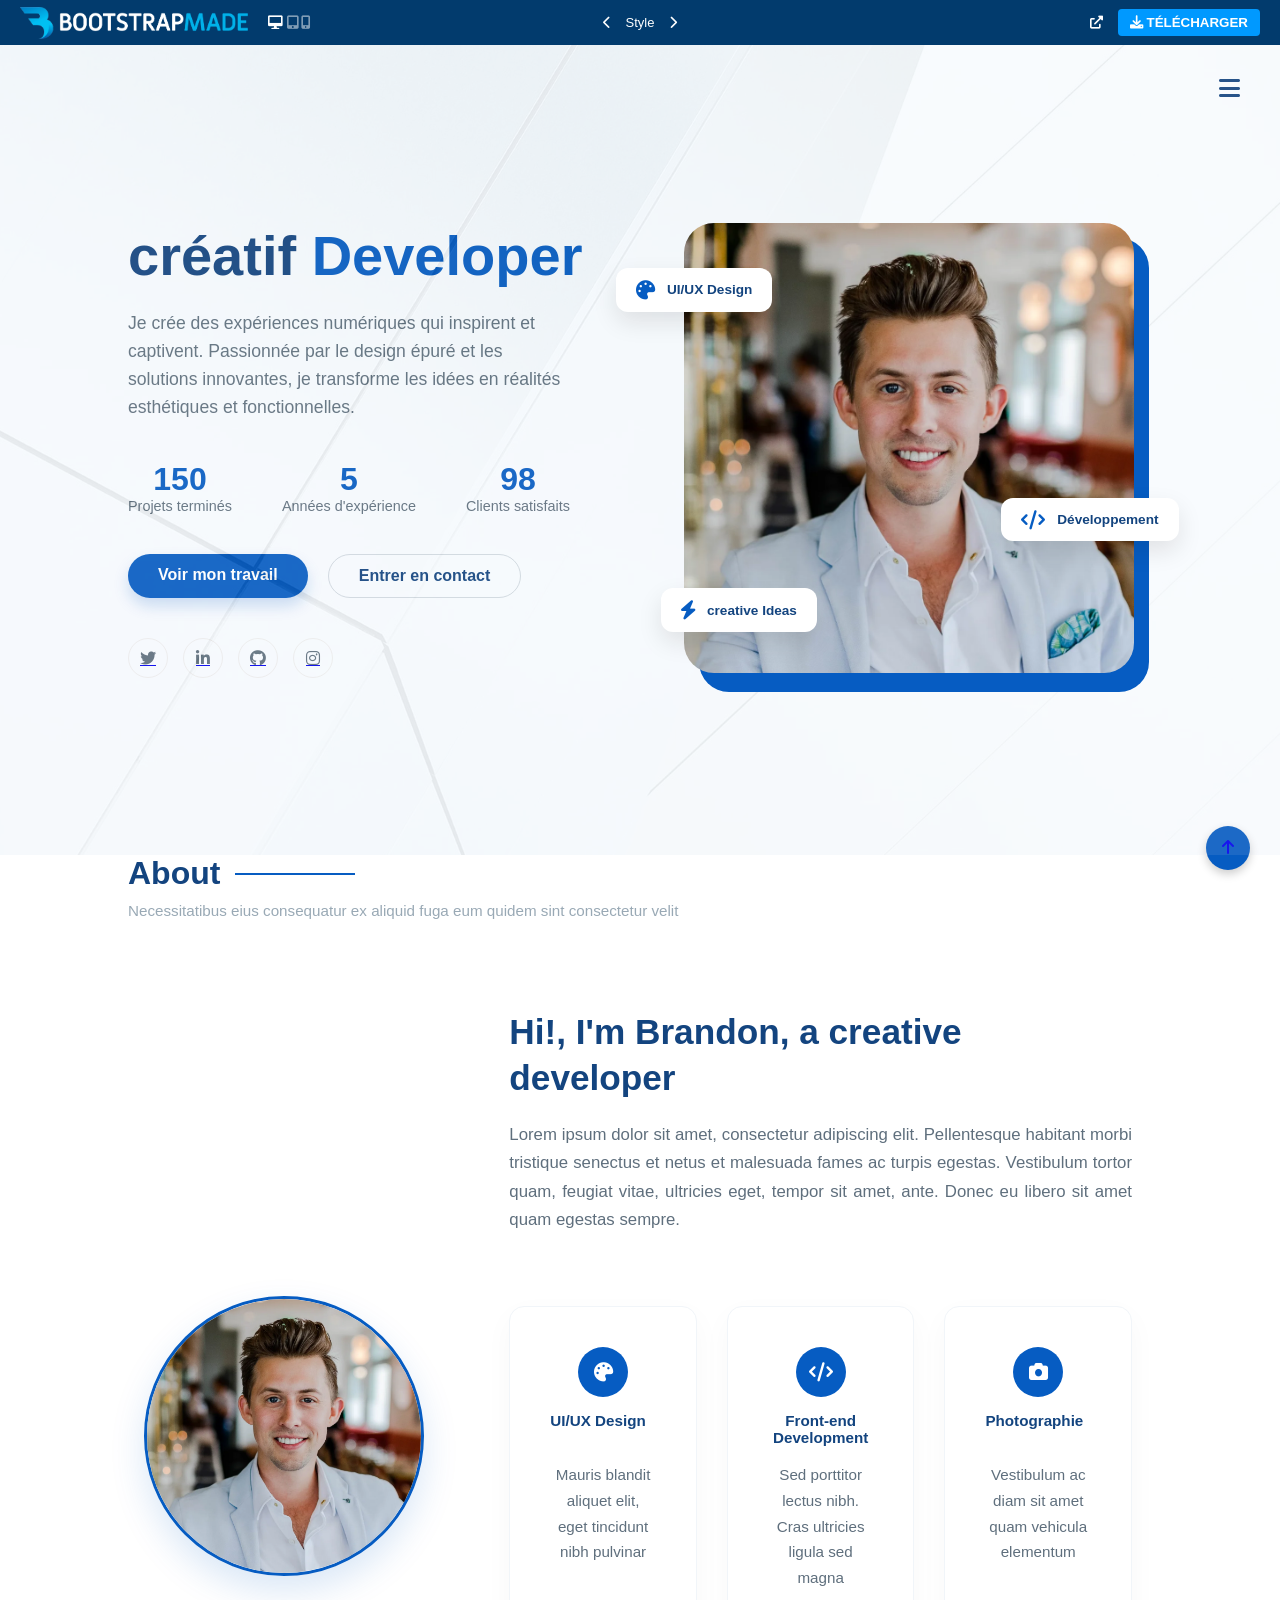
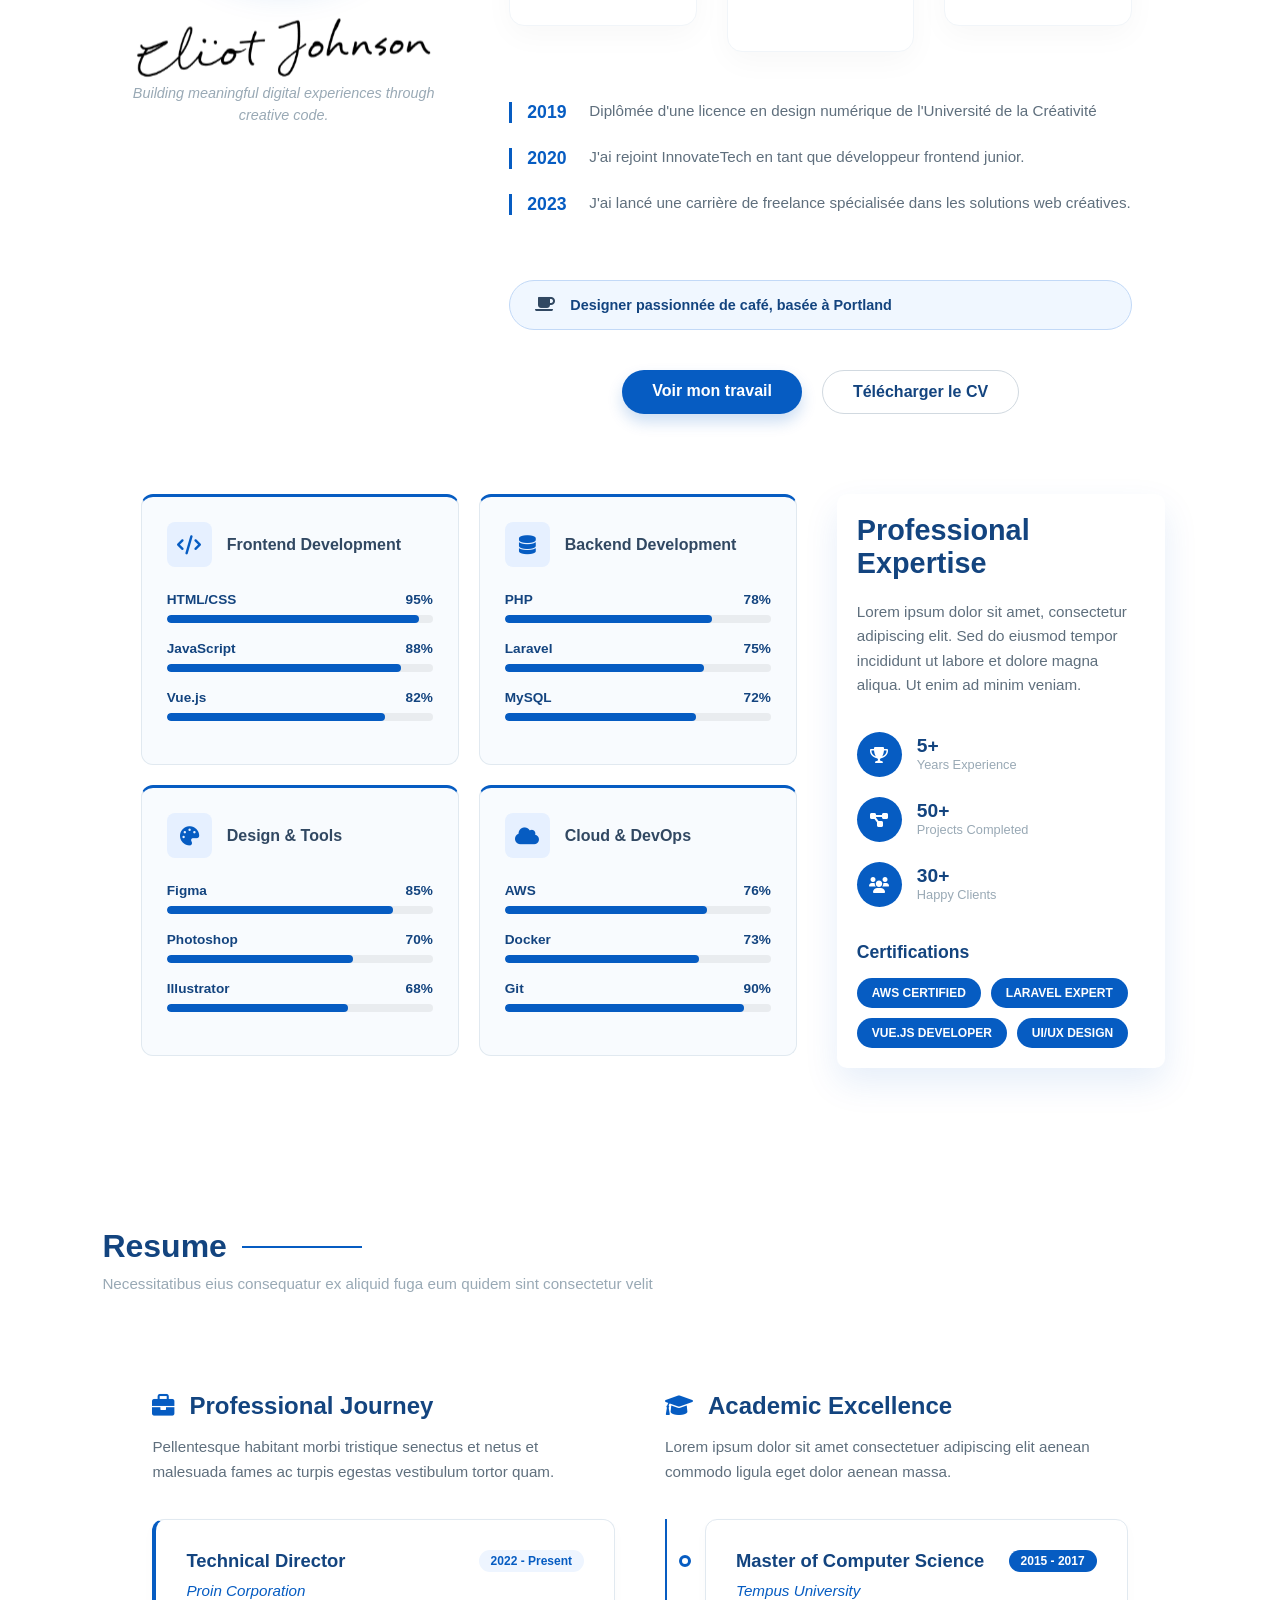
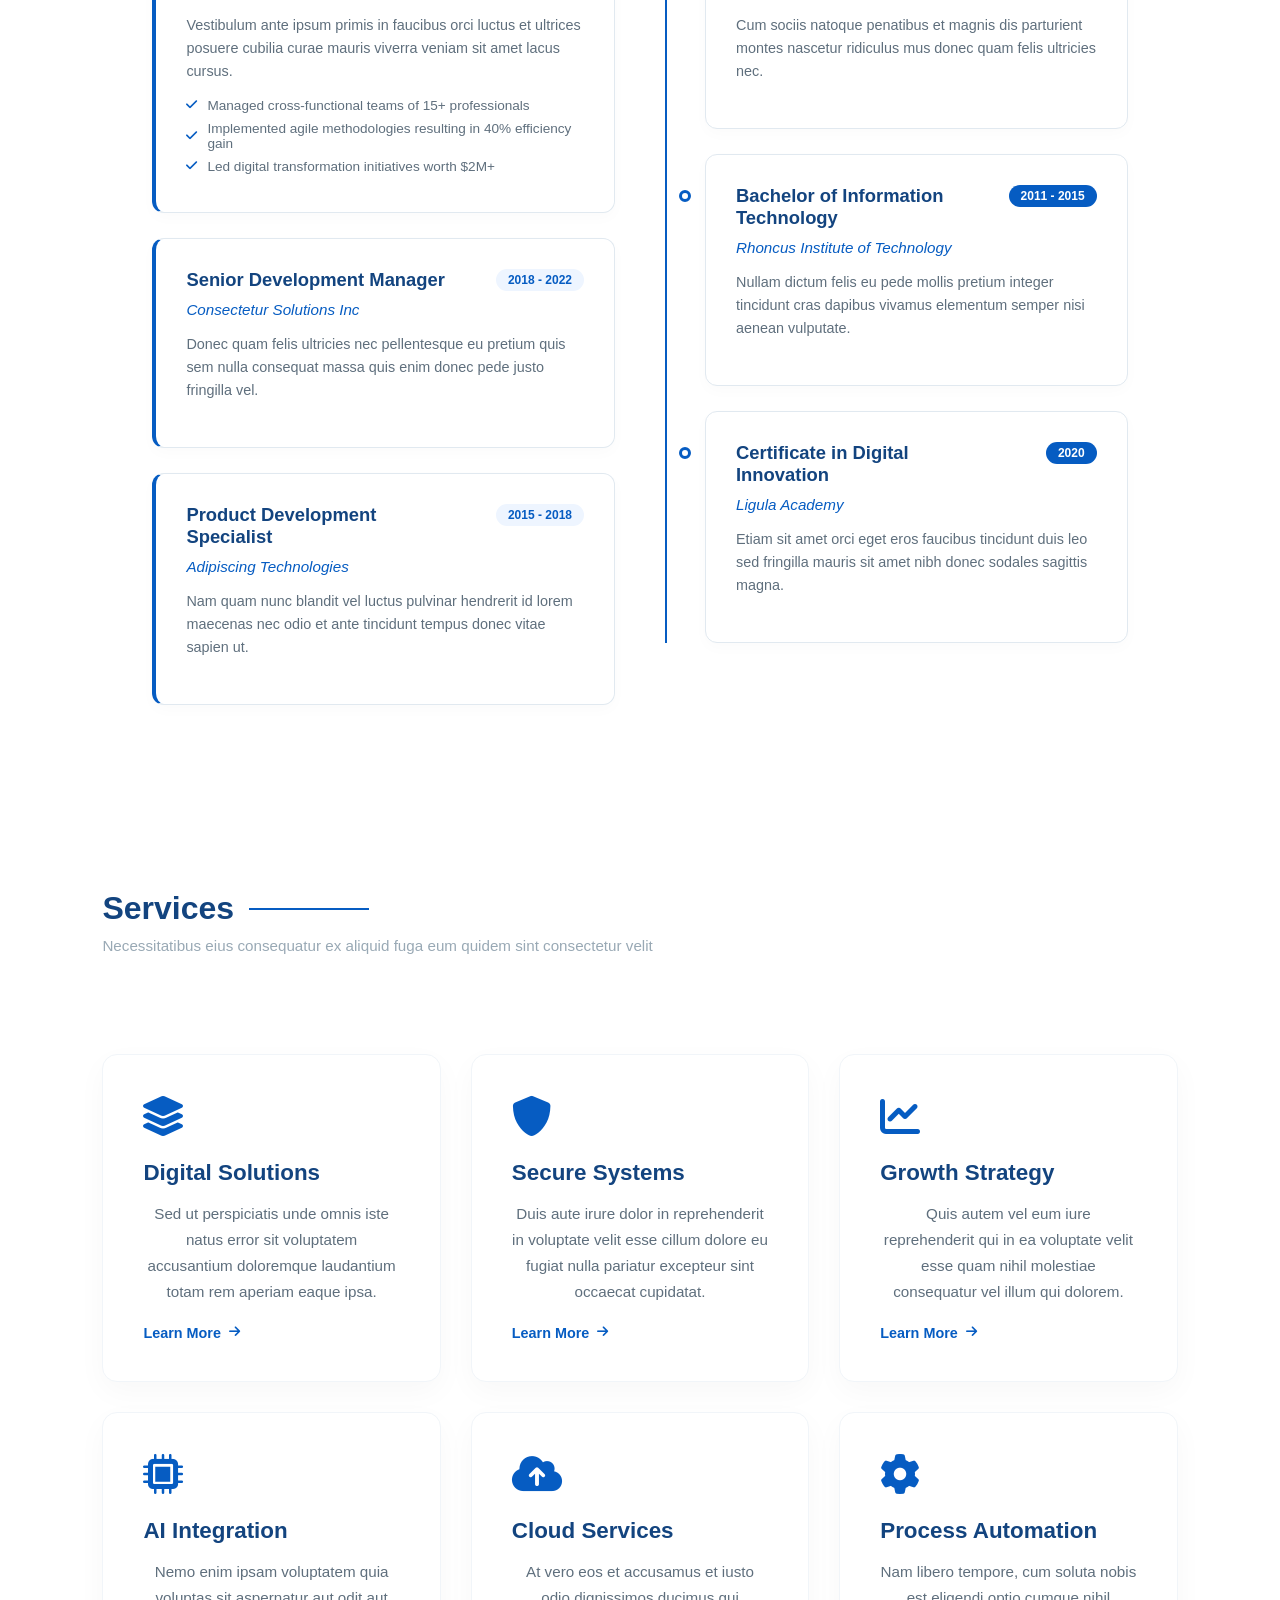
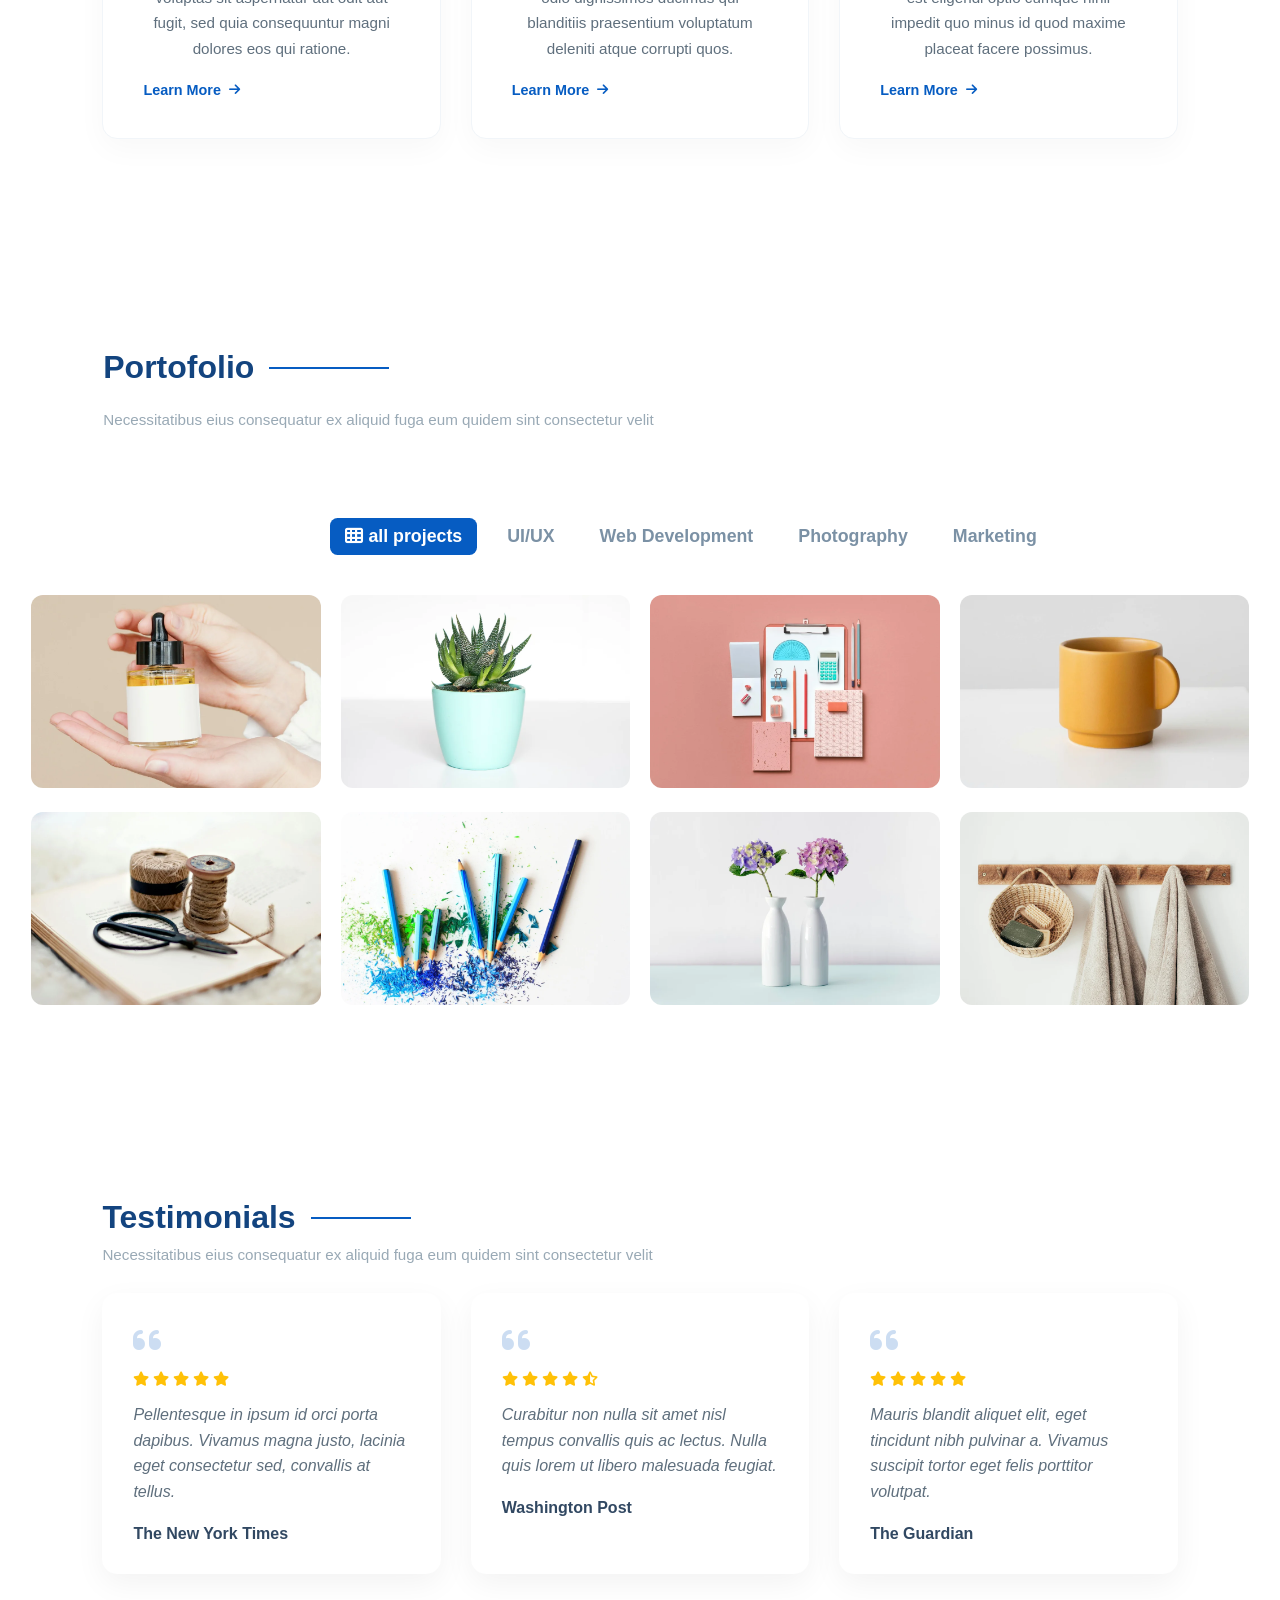
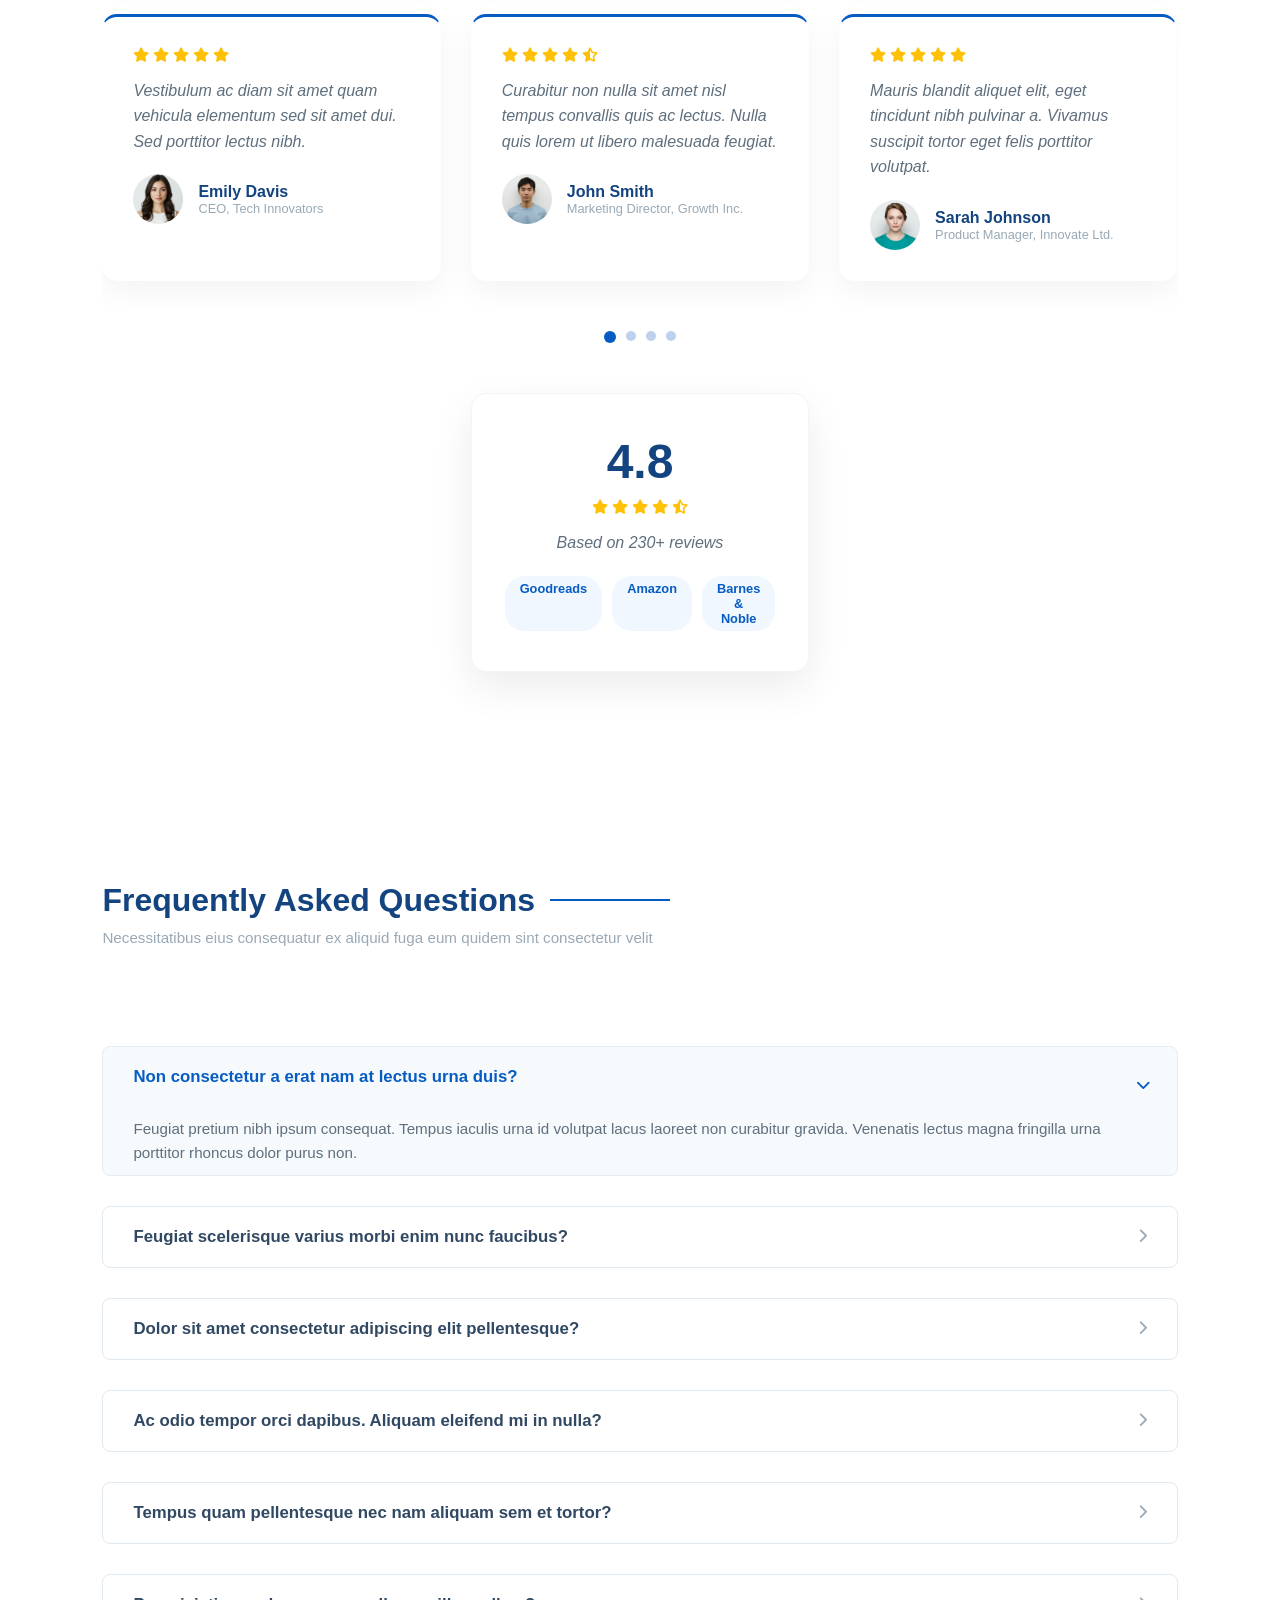
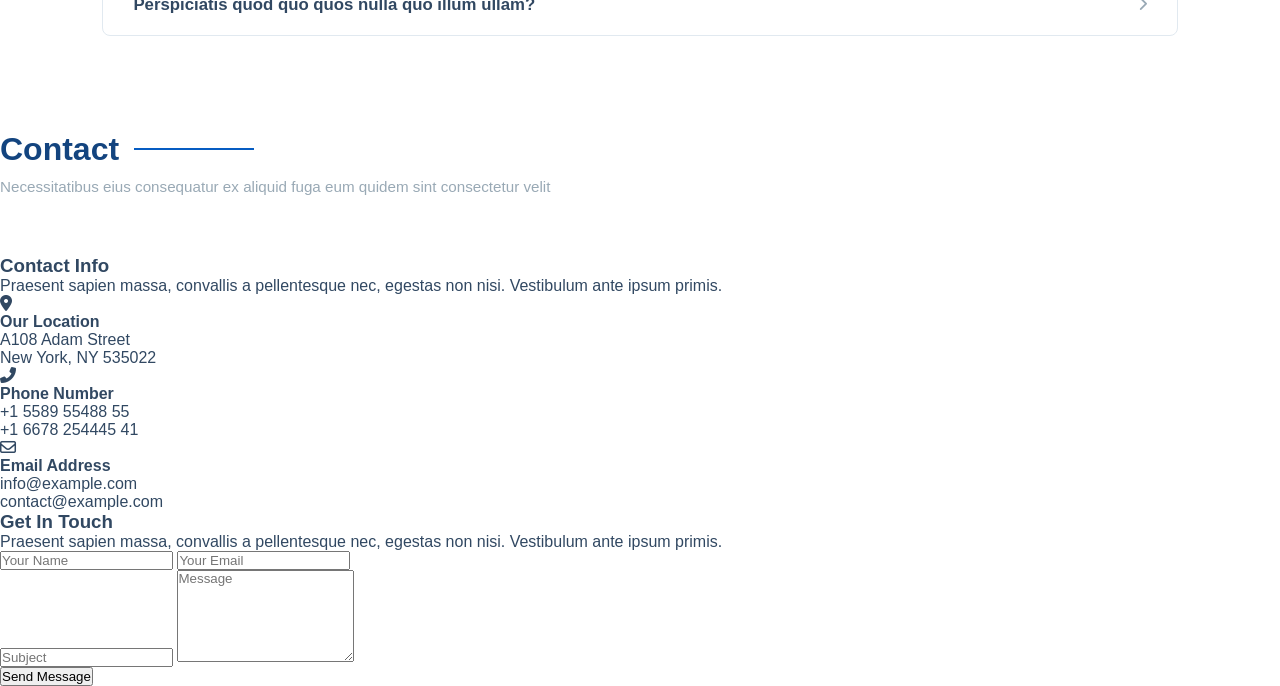
==== commit 95f628c6: "section contact en cours" ====
--- a/index.html
+++ b/index.html
@@ -888,6 +888,75 @@
         </div>
     </div>
 </section>
+<!-- SECTION CONTACT -->
+<section id="contact" class="contact-section">
+    <!-- En-tête (Toujours la même structure pour l'unité du design) -->
+        <div class="section-header">
+            <div class="title-wrapper">
+                <h2>Contact</h2>
+                <div class="line"></div>
+            </div>
+            <p class="section-subtitle">Necessitatibus eius consequatur ex aliquid fuga eum quidem sint consectetur velit</p>
+        </div>
+    <div class="container">
+
+        <div class="contact-wrapper">
+            
+            <!-- BLOC GAUCHE : Contact Info (Bleu) -->
+            <div class="contact-info">
+                <h3>Contact Info</h3>
+                <p class="info-description">Praesent sapien massa, convallis a pellentesque nec, egestas non nisi. Vestibulum ante ipsum primis.</p>
+                
+                <div class="info-list">
+                    <!-- Location -->
+                    <div class="info-item">
+                        <div class="info-icon"><i class="fas fa-map-marker-alt"></i></div>
+                        <div class="info-text">
+                            <h4>Our Location</h4>
+                            <p>A108 Adam Street<br>New York, NY 535022</p>
+                        </div>
+                    </div>
+                    <!-- Phone -->
+                    <div class="info-item">
+                        <div class="info-icon"><i class="fas fa-phone-alt"></i></div>
+                        <div class="info-text">
+                            <h4>Phone Number</h4>
+                            <p>+1 5589 55488 55<br>+1 6678 254445 41</p>
+                        </div>
+                    </div>
+                    <!-- Email -->
+                    <div class="info-item">
+                        <div class="info-icon"><i class="far fa-envelope"></i></div>
+                        <div class="info-text">
+                            <h4>Email Address</h4>
+                            <p>info@example.com<br>contact@example.com</p>
+                        </div>
+                    </div>
+                </div>
+            </div>
+
+            <!-- BLOC DROIT : Get In Touch (Blanc / Formulaire) -->
+            <div class="contact-form-container">
+                <h3>Get In Touch</h3>
+                <p class="form-description">Praesent sapien massa, convallis a pellentesque nec, egestas non nisi. Vestibulum ante ipsum primis.</p>
+                
+                <form action="#" class="contact-form">
+                    <div class="form-row">
+                        <input type="text" placeholder="Your Name" required>
+                        <input type="email" placeholder="Your Email" required>
+                    </div>
+                    <input type="text" placeholder="Subject" required>
+                    <textarea placeholder="Message" rows="6" required></textarea>
+                    
+                    <div class="form-button-center">
+                         <button type="submit" class="btn-send">Send Message</button>
+                    </div>
+                </form>
+            </div>
+
+        </div>
+    </div>
+</section>
 
 </body>
 
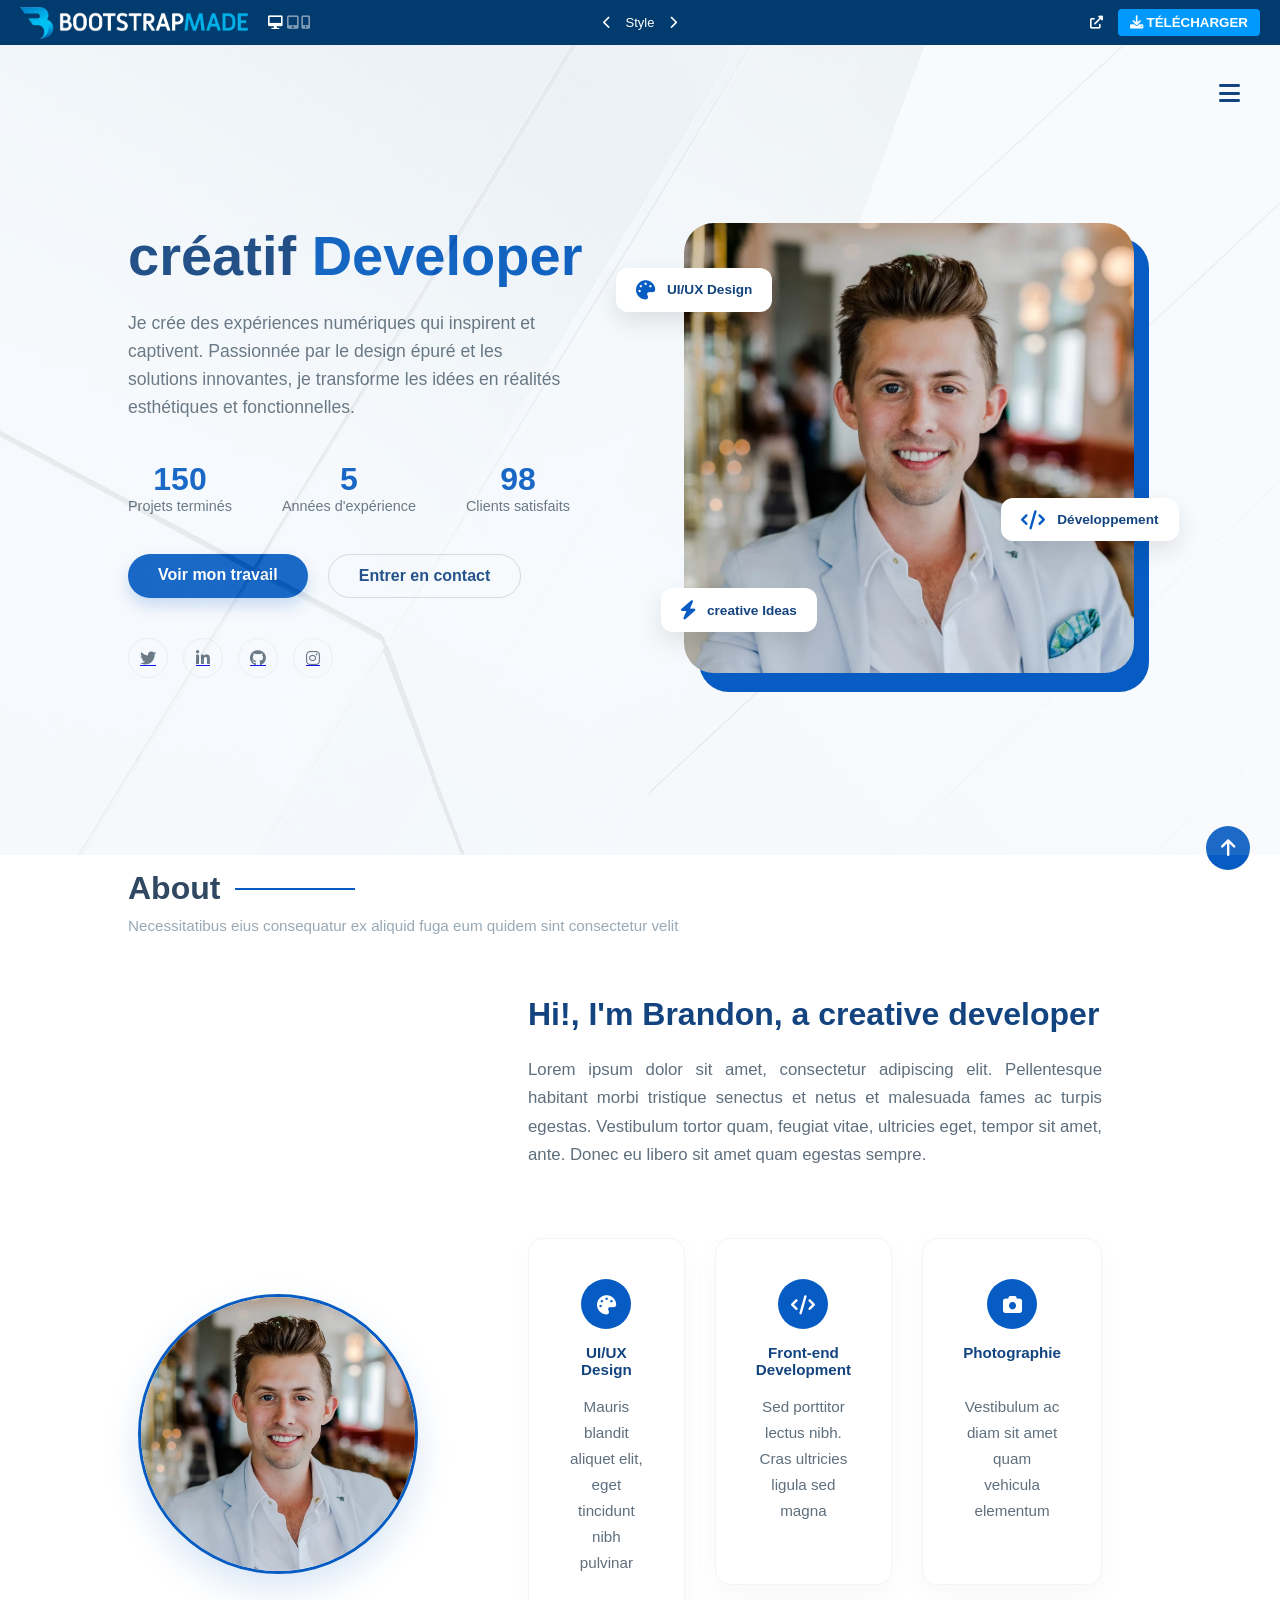
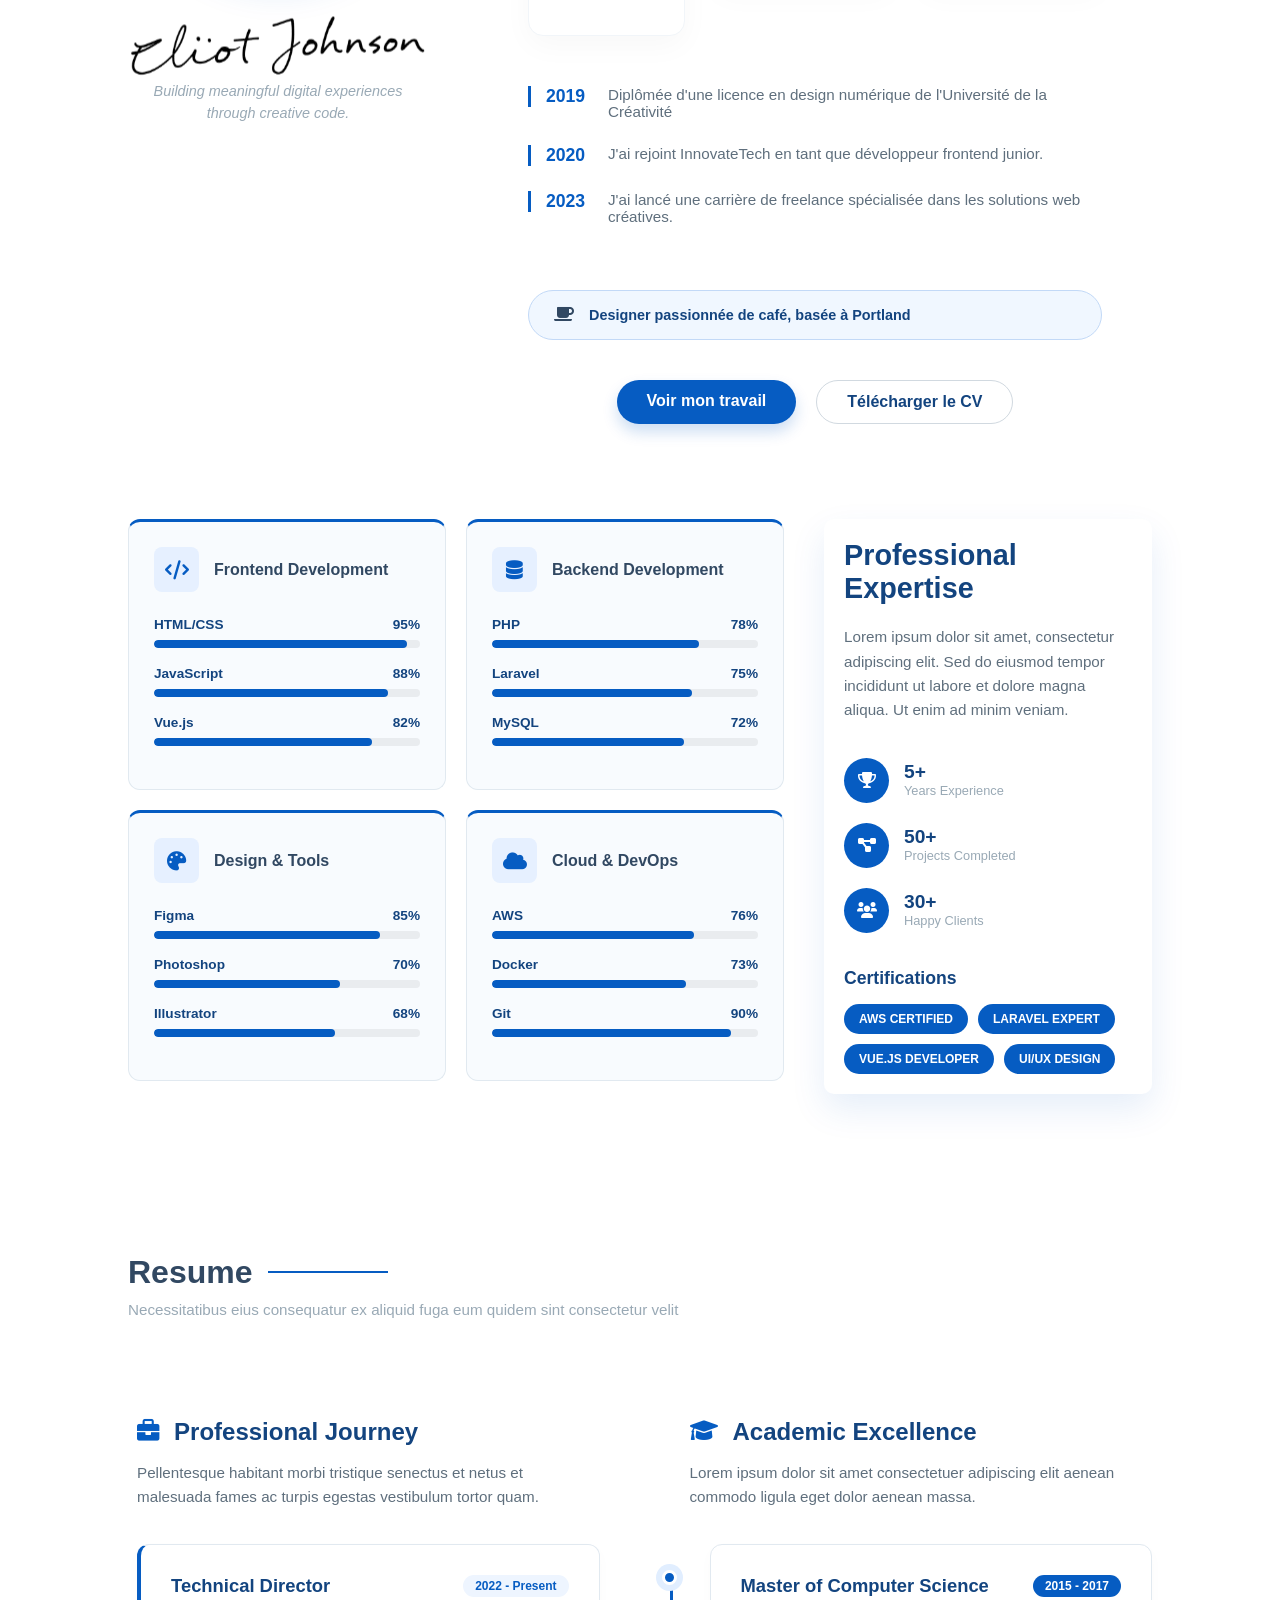
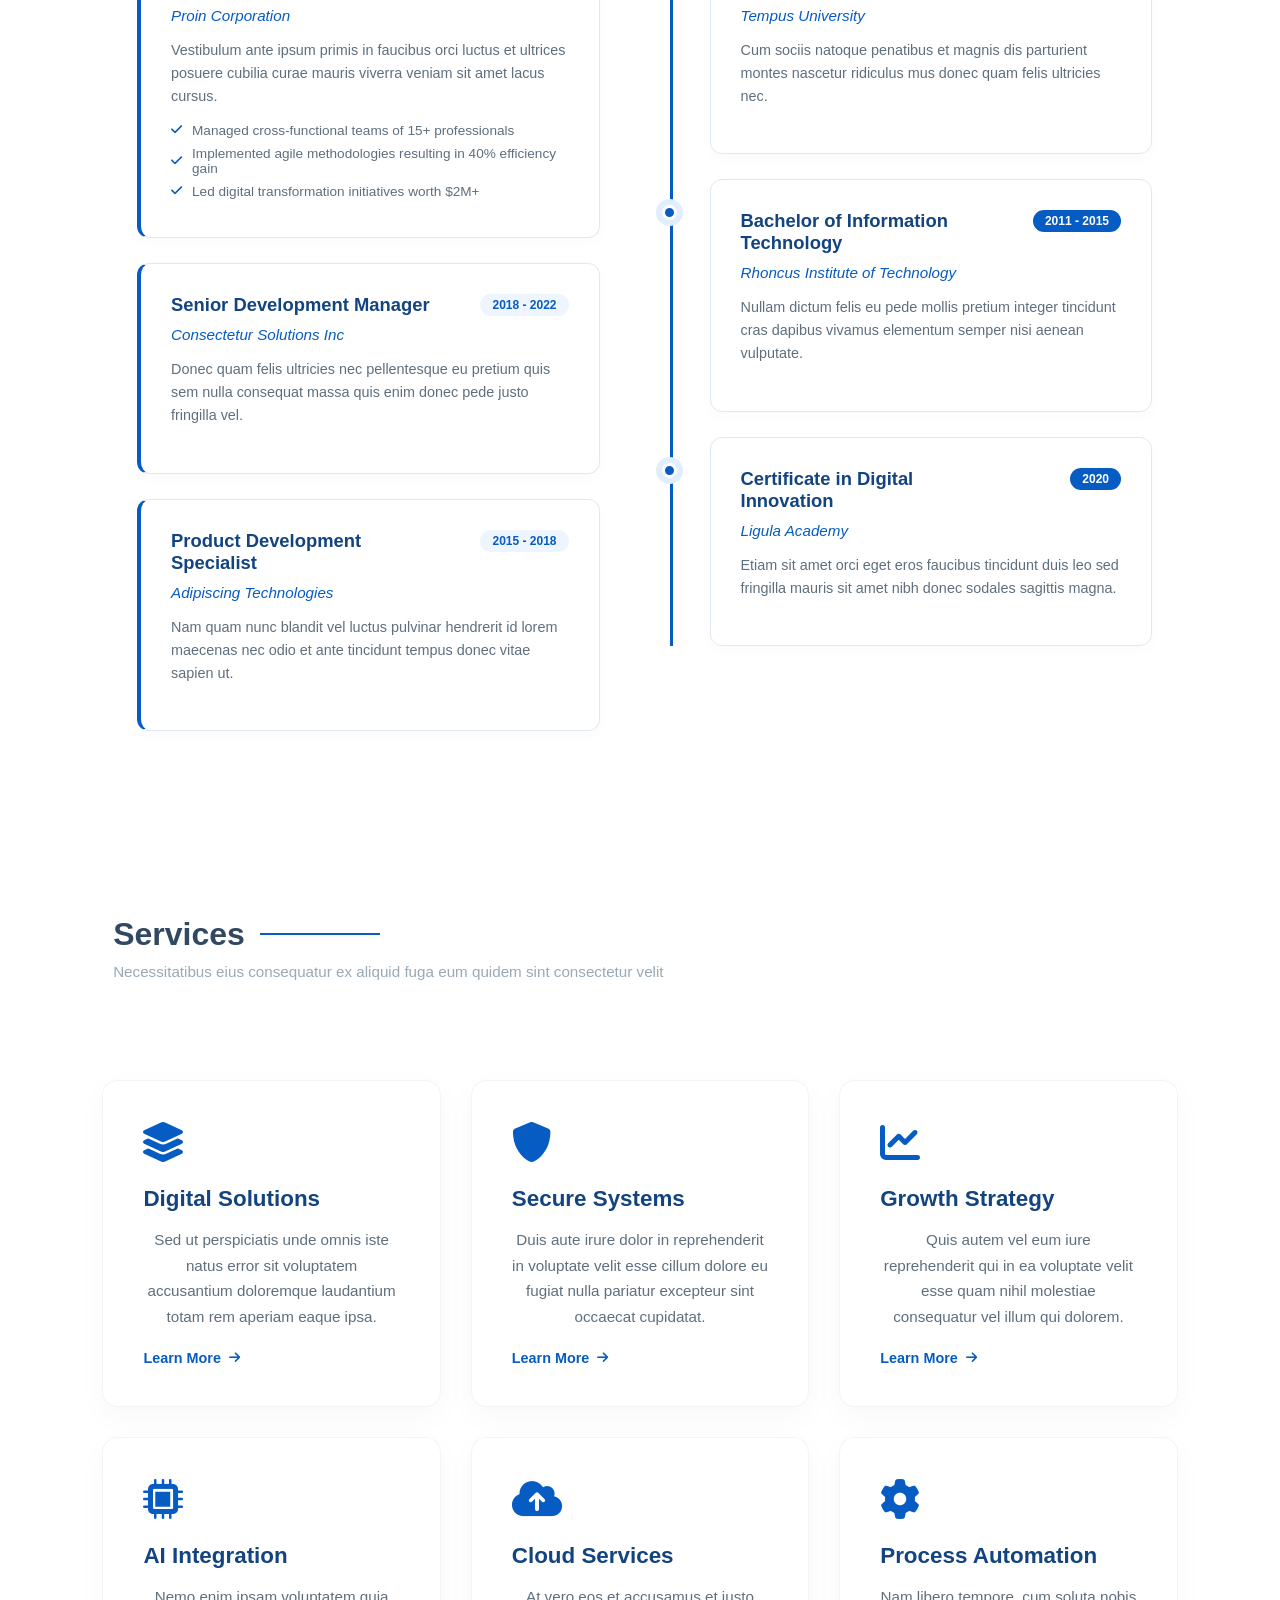
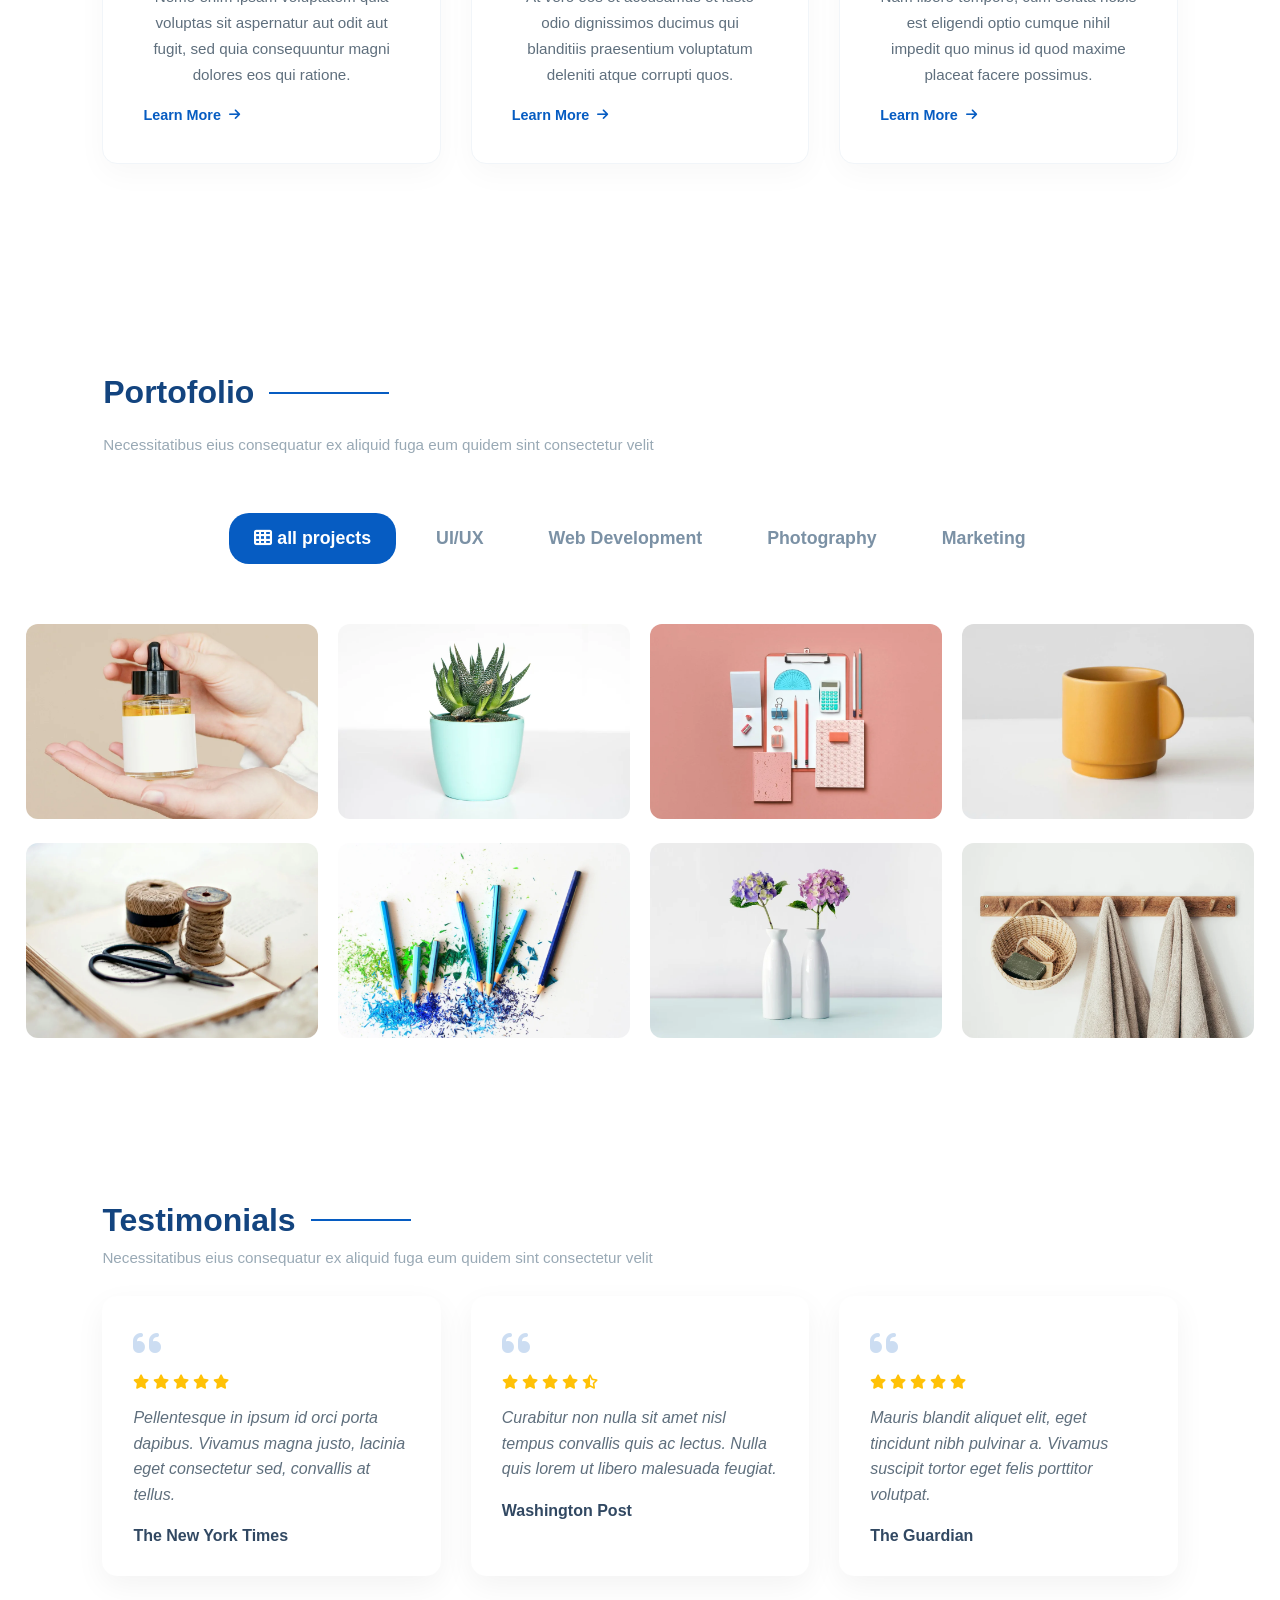
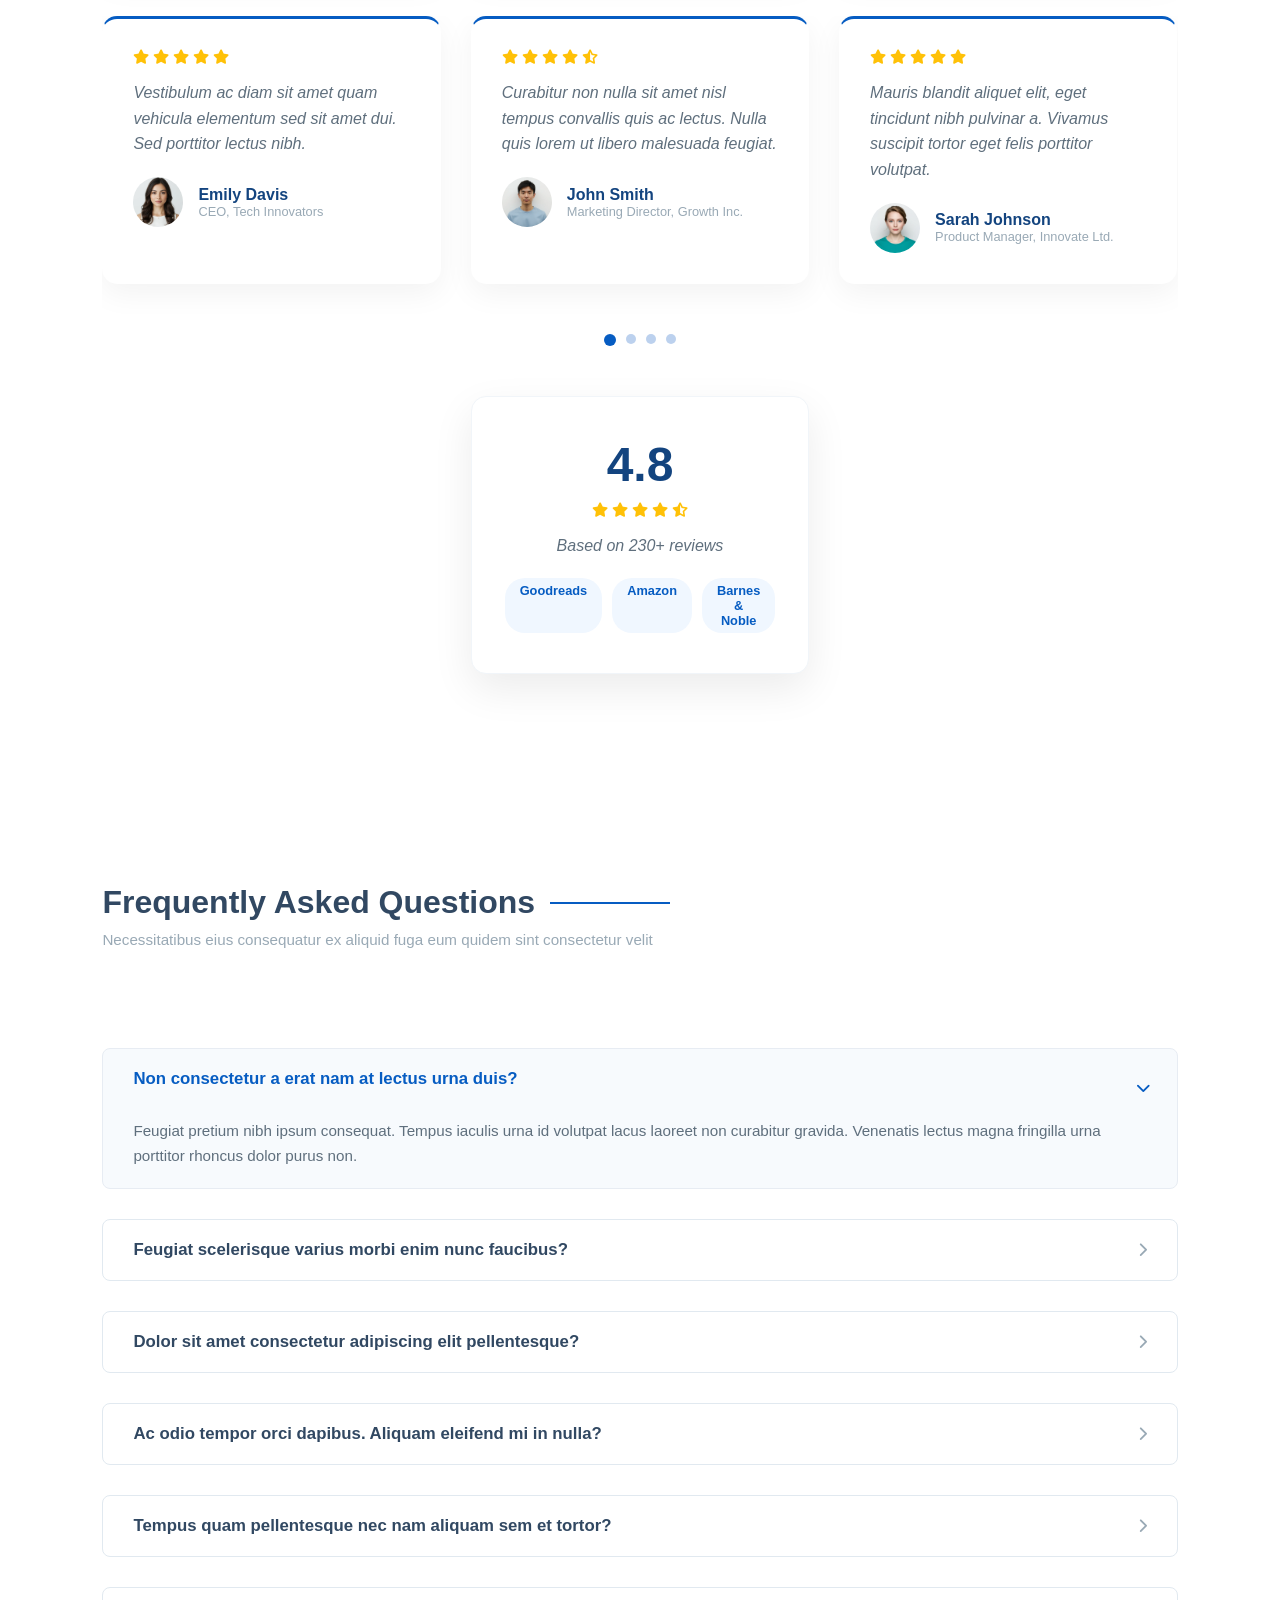
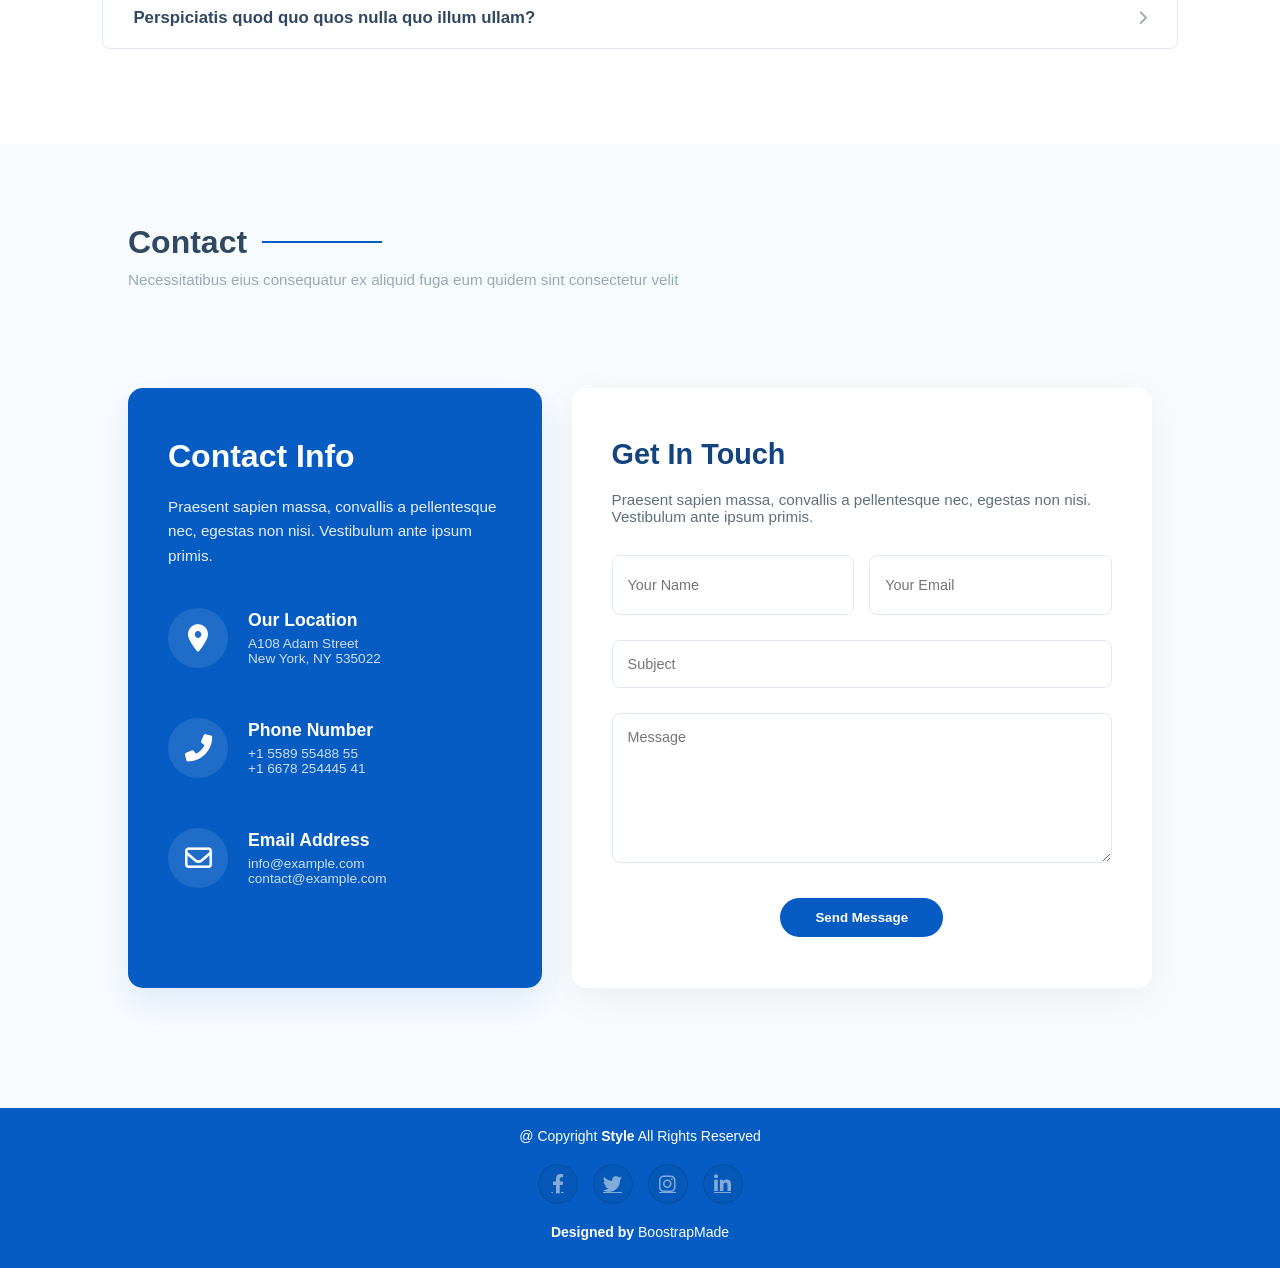
==== commit 1e6677fc: "finissage de la section Contact et footer" ====
--- a/index.html
+++ b/index.html
@@ -35,13 +35,13 @@
             </button>
         </div>
     </nav>
+    <div class="menu-burger">
+        <i class="fas fa-bars"></i>
+    </div>
 
     <!-- SECTION HERO -->
     <section class="hero-section" id="top">
 
-        <div class="menu-burger">
-            <i class="fas fa-bars"></i>
-        </div>
 
         <div class="container">
             <div class="hero-content">
@@ -109,10 +109,7 @@
         </div>
 
 
-        <div class="scroll-top"> <!-- Bouton de retour en haut -->
-            <a href="#top"> <i class="fas fa-arrow-up"></i> </a>
-
-        </div>
+
     </section>
     <!-- SECTION À PROPOS -->
 
@@ -121,7 +118,7 @@
         <!-- En-tête de section -->
         <div class="section-header">
             <div class="title-wrapper">
-                <h2>About</h2>
+                <h2 style="font-size: 32px;">About</h2>
                 <div class="line"></div>
             </div>
             <p class="section-subtitle">Necessitatibus eius consequatur ex aliquid fuga eum quidem sint consectetur
@@ -354,7 +351,7 @@
     <section class="resume-section">
         <div class="section-header">
             <div class="title-wrapper">
-                <h2>Resume</h2>
+                <h2 style="font-size: 32px;">Resume</h2>
                 <div class="line"></div>
             </div>
             <p class="section-subtitle">Necessitatibus eius consequatur ex aliquid fuga eum quidem sint consectetur
@@ -471,7 +468,7 @@
         <!-- En-tête de section (Réutilisation du style précédent) -->
         <div class="section-header">
             <div class="title-wrapper">
-                <h2>Services</h2>
+                <h2 style="font-size: 32px;">Services</h2>
                 <div class="line"></div>
             </div>
             <p class="section-subtitle">Necessitatibus eius consequatur ex aliquid fuga eum quidem sint consectetur
@@ -479,16 +476,7 @@
         </div>
         <div class="container">
 
-            <!-- En-tête de section (Réutilisation du style précédent)
-        <div class="section-header">
-            <div class="title-wrapper">
-                <h2>Services</h2>
-                <div class="line"></div>
-            </div>
-            <p class="section-subtitle">Necessitatibus eius consequatur ex aliquid fuga eum quidem sint consectetur velit</p>
-        </div> -->
-
-            <!-- Grille des Services -->
+
             <div class="services-grid">
 
                 <!-- Service 1 -->
@@ -803,160 +791,205 @@
         </div>
     </section>
     <!-- SECTION FAQ -->
-<section id="faq" class="faq-section">
-    
-    <div class="section-header">
-            <div class="title-wrapper">
-                <h2>Frequently Asked Questions</h2>
-                <div class="line"></div>
-            </div>
-            <p class="section-subtitle">Necessitatibus eius consequatur ex aliquid fuga eum quidem sint consectetur velit</p>
-        </div>
-
-    <div class="container">
-        
-        <!-- Liste des Questions -->
-        <div class="faq-list">
-            
-            <!-- Question 1 (OUVERTE / ACTIVE) -->
-            <div class="faq-item active">
-                <div class="faq-question">
-                    <h3>Non consectetur a erat nam at lectus urna duis?</h3>
-                    <i class="fas fa-chevron-right"></i>
-                </div>
-                <div class="faq-content">
-                    <p>Feugiat pretium nibh ipsum consequat. Tempus iaculis urna id volutpat lacus laoreet non curabitur gravida. Venenatis lectus magna fringilla urna porttitor rhoncus dolor purus non.</p>
-                </div>
-            </div>
-
-            <!-- Question 2 -->
-            <div class="faq-item">
-                <div class="faq-question">
-                    <h3>Feugiat scelerisque varius morbi enim nunc faucibus?</h3>
-                    <i class="fas fa-chevron-right"></i>
-                </div>
-                <!-- Le contenu est là mais sera caché en CSS -->
-                <div class="faq-content">
-                    <p>Dolor sit amet consectetur adipiscing elit pellentesque habitant morbi. Id interdum velit laoreet id donec ultrices. Fringilla phasellus faucibus scelerisque eleifend donec pretium. Est pellentesque elit ullamcorper dignissim. Mauris ultrices eros in cursus turpis massa tincidunt dui..</p>
-                </div>
-            </div>
-
-            <!-- Question 3 -->
-            <div class="faq-item">
-                <div class="faq-question">
-                    <h3>Dolor sit amet consectetur adipiscing elit pellentesque?</h3>
-                    <i class="fas fa-chevron-right"></i>
-                </div>
-                <div class="faq-content">
-                    <p>Dolor sit amet consectetur adipiscing elit pellentesque habitant morbi. Id interdum velit laoreet id donec ultrices. Fringilla phasellus faucibus scelerisque eleifend donec pretium. Est pellentesque elit ullamcorper dignissim. Mauris ultrices eros in cursus turpis massa tincidunt dui..</p>
-                </div>
-            </div>
-
-            <!-- Question 4 -->
-            <div class="faq-item">
-                <div class="faq-question">
-                    <h3>Ac odio tempor orci dapibus. Aliquam eleifend mi in nulla?</h3>
-                    <i class="fas fa-chevron-right"></i>
-                </div>
-                <div class="faq-content">
-                    <p>Dolor sit amet consectetur adipiscing elit pellentesque habitant morbi. Id interdum velit laoreet id donec ultrices. Fringilla phasellus faucibus scelerisque eleifend donec pretium. Est pellentesque elit ullamcorper dignissim. Mauris ultrices eros in cursus turpis massa tincidunt dui..</p>
-                </div>
-            </div>
-
-            <!-- Question 5 -->
-            <div class="faq-item">
-                <div class="faq-question">
-                    <h3>Tempus quam pellentesque nec nam aliquam sem et tortor?</h3>
-                    <i class="fas fa-chevron-right"></i>
-                </div>
-                <div class="faq-content">
-                    <p>Dolor sit amet consectetur adipiscing elit pellentesque habitant morbi. Id interdum velit laoreet id donec ultrices. Fringilla phasellus faucibus scelerisque eleifend donec pretium. Est pellentesque elit ullamcorper dignissim. Mauris ultrices eros in cursus turpis massa tincidunt dui..</p>
-                </div>
-            </div>
-
-             <!-- Question 6 -->
-             <div class="faq-item">
-                <div class="faq-question">
-                    <h3>Perspiciatis quod quo quos nulla quo illum ullam?</h3>
-                    <i class="fas fa-chevron-right"></i>
-                </div>
-                <div class="faq-content">
-                    <p>Dolor sit amet consectetur adipiscing elit pellentesque habitant morbi. Id interdum velit laoreet id donec ultrices. Fringilla phasellus faucibus scelerisque eleifend donec pretium. Est pellentesque elit ullamcorper dignissim. Mauris ultrices eros in cursus turpis massa tincidunt dui..</p>
-                </div>
-            </div>
-
-        </div>
-    </div>
-</section>
-<!-- SECTION CONTACT -->
-<section id="contact" class="contact-section">
-    <!-- En-tête (Toujours la même structure pour l'unité du design) -->
+    <section id="faq" class="faq-section">
+
         <div class="section-header">
             <div class="title-wrapper">
-                <h2>Contact</h2>
+                <h2 style="font-size: 32px;">Frequently Asked Questions</h2>
                 <div class="line"></div>
             </div>
-            <p class="section-subtitle">Necessitatibus eius consequatur ex aliquid fuga eum quidem sint consectetur velit</p>
-        </div>
-    <div class="container">
-
-        <div class="contact-wrapper">
-            
-            <!-- BLOC GAUCHE : Contact Info (Bleu) -->
-            <div class="contact-info">
-                <h3>Contact Info</h3>
-                <p class="info-description">Praesent sapien massa, convallis a pellentesque nec, egestas non nisi. Vestibulum ante ipsum primis.</p>
-                
-                <div class="info-list">
-                    <!-- Location -->
-                    <div class="info-item">
-                        <div class="info-icon"><i class="fas fa-map-marker-alt"></i></div>
-                        <div class="info-text">
-                            <h4>Our Location</h4>
-                            <p>A108 Adam Street<br>New York, NY 535022</p>
-                        </div>
-                    </div>
-                    <!-- Phone -->
-                    <div class="info-item">
-                        <div class="info-icon"><i class="fas fa-phone-alt"></i></div>
-                        <div class="info-text">
-                            <h4>Phone Number</h4>
-                            <p>+1 5589 55488 55<br>+1 6678 254445 41</p>
-                        </div>
-                    </div>
-                    <!-- Email -->
-                    <div class="info-item">
-                        <div class="info-icon"><i class="far fa-envelope"></i></div>
-                        <div class="info-text">
-                            <h4>Email Address</h4>
-                            <p>info@example.com<br>contact@example.com</p>
-                        </div>
-                    </div>
-                </div>
-            </div>
-
-            <!-- BLOC DROIT : Get In Touch (Blanc / Formulaire) -->
-            <div class="contact-form-container">
-                <h3>Get In Touch</h3>
-                <p class="form-description">Praesent sapien massa, convallis a pellentesque nec, egestas non nisi. Vestibulum ante ipsum primis.</p>
-                
-                <form action="#" class="contact-form">
-                    <div class="form-row">
-                        <input type="text" placeholder="Your Name" required>
-                        <input type="email" placeholder="Your Email" required>
-                    </div>
-                    <input type="text" placeholder="Subject" required>
-                    <textarea placeholder="Message" rows="6" required></textarea>
-                    
-                    <div class="form-button-center">
-                         <button type="submit" class="btn-send">Send Message</button>
-                    </div>
-                </form>
-            </div>
-
-        </div>
+            <p class="section-subtitle">Necessitatibus eius consequatur ex aliquid fuga eum quidem sint consectetur
+                velit</p>
+        </div>
+
+        <div class="container">
+
+            <!-- Liste des Questions -->
+            <div class="faq-list">
+
+                <!-- Question 1 (OUVERTE / ACTIVE) -->
+                <div class="faq-item active">
+                    <div class="faq-question">
+                        <h3>Non consectetur a erat nam at lectus urna duis?</h3>
+                        <i class="fas fa-chevron-right"></i>
+                    </div>
+                    <div class="faq-content">
+                        <p>Feugiat pretium nibh ipsum consequat. Tempus iaculis urna id volutpat lacus laoreet non
+                            curabitur gravida. Venenatis lectus magna fringilla urna porttitor rhoncus dolor purus non.
+                        </p>
+                    </div>
+                </div>
+
+                <!-- Question 2 -->
+                <div class="faq-item">
+                    <div class="faq-question">
+                        <h3>Feugiat scelerisque varius morbi enim nunc faucibus?</h3>
+                        <i class="fas fa-chevron-right"></i>
+                    </div>
+                    <!-- Le contenu est là mais sera caché en CSS -->
+                    <div class="faq-content">
+                        <p>Dolor sit amet consectetur adipiscing elit pellentesque habitant morbi. Id interdum velit
+                            laoreet id donec ultrices. Fringilla phasellus faucibus scelerisque eleifend donec pretium.
+                            Est pellentesque elit ullamcorper dignissim. Mauris ultrices eros in cursus turpis massa
+                            tincidunt dui..</p>
+                    </div>
+                </div>
+
+                <!-- Question 3 -->
+                <div class="faq-item">
+                    <div class="faq-question">
+                        <h3>Dolor sit amet consectetur adipiscing elit pellentesque?</h3>
+                        <i class="fas fa-chevron-right"></i>
+                    </div>
+                    <div class="faq-content">
+                        <p>Dolor sit amet consectetur adipiscing elit pellentesque habitant morbi. Id interdum velit
+                            laoreet id donec ultrices. Fringilla phasellus faucibus scelerisque eleifend donec pretium.
+                            Est pellentesque elit ullamcorper dignissim. Mauris ultrices eros in cursus turpis massa
+                            tincidunt dui..</p>
+                    </div>
+                </div>
+
+                <!-- Question 4 -->
+                <div class="faq-item">
+                    <div class="faq-question">
+                        <h3>Ac odio tempor orci dapibus. Aliquam eleifend mi in nulla?</h3>
+                        <i class="fas fa-chevron-right"></i>
+                    </div>
+                    <div class="faq-content">
+                        <p>Dolor sit amet consectetur adipiscing elit pellentesque habitant morbi. Id interdum velit
+                            laoreet id donec ultrices. Fringilla phasellus faucibus scelerisque eleifend donec pretium.
+                            Est pellentesque elit ullamcorper dignissim. Mauris ultrices eros in cursus turpis massa
+                            tincidunt dui..</p>
+                    </div>
+                </div>
+
+                <!-- Question 5 -->
+                <div class="faq-item">
+                    <div class="faq-question">
+                        <h3>Tempus quam pellentesque nec nam aliquam sem et tortor?</h3>
+                        <i class="fas fa-chevron-right"></i>
+                    </div>
+                    <div class="faq-content">
+                        <p>Dolor sit amet consectetur adipiscing elit pellentesque habitant morbi. Id interdum velit
+                            laoreet id donec ultrices. Fringilla phasellus faucibus scelerisque eleifend donec pretium.
+                            Est pellentesque elit ullamcorper dignissim. Mauris ultrices eros in cursus turpis massa
+                            tincidunt dui..</p>
+                    </div>
+                </div>
+
+                <!-- Question 6 -->
+                <div class="faq-item">
+                    <div class="faq-question">
+                        <h3>Perspiciatis quod quo quos nulla quo illum ullam?</h3>
+                        <i class="fas fa-chevron-right"></i>
+                    </div>
+                    <div class="faq-content">
+                        <p>Dolor sit amet consectetur adipiscing elit pellentesque habitant morbi. Id interdum velit
+                            laoreet id donec ultrices. Fringilla phasellus faucibus scelerisque eleifend donec pretium.
+                            Est pellentesque elit ullamcorper dignissim. Mauris ultrices eros in cursus turpis massa
+                            tincidunt dui..</p>
+                    </div>
+                </div>
+
+            </div>
+        </div>
+    </section>
+    <!-- SECTION CONTACT -->
+    <section id="contact" class="contact-section">
+        <!-- En-tête (Toujours la même structure pour l'unité du design) -->
+        <div class="section-header">
+            <div class="title-wrapper">
+                <h2 style="font-size: 32px;">Contact</h2>
+                <div class="line"></div>
+            </div>
+            <p class="section-subtitle">Necessitatibus eius consequatur ex aliquid fuga eum quidem sint consectetur
+                velit</p>
+        </div>
+        <div class="container">
+
+            <div class="contact-wrapper">
+
+                <!-- BLOC GAUCHE : Contact Info (Bleu) -->
+                <div class="contact-info">
+                    <h3>Contact Info</h3>
+                    <p class="info-description">Praesent sapien massa, convallis a pellentesque nec, egestas non nisi.
+                        Vestibulum ante ipsum primis.</p>
+
+                    <div class="info-list">
+                        <!-- Location -->
+                        <div class="info-item">
+                            <div class="info-icon"><i class="fas fa-map-marker-alt"></i></div>
+                            <div class="info-text">
+                                <h4>Our Location</h4>
+                                <p>A108 Adam Street<br>New York, NY 535022</p>
+                            </div>
+                        </div>
+                        <!-- Phone -->
+                        <div class="info-item">
+                            <div class="info-icon"><i class="fas fa-phone-alt"></i></div>
+                            <div class="info-text">
+                                <h4>Phone Number</h4>
+                                <p>+1 5589 55488 55<br>+1 6678 254445 41</p>
+                            </div>
+                        </div>
+                        <!-- Email -->
+                        <div class="info-item">
+                            <div class="info-icon"><i class="far fa-envelope"></i></div>
+                            <div class="info-text">
+                                <h4>Email Address</h4>
+                                <p>info@example.com<br>contact@example.com</p>
+                            </div>
+                        </div>
+                    </div>
+                </div>
+
+                <!-- BLOC DROIT : Get In Touch (Blanc / Formulaire) -->
+                <div class="contact-form-container">
+                    <h3>Get In Touch</h3>
+                    <p class="form-description">Praesent sapien massa, convallis a pellentesque nec, egestas non nisi.
+                        Vestibulum ante ipsum primis.</p>
+
+                    <form action="#" class="contact-form">
+                        <div class="form-row">
+                            <input type="text" placeholder="Your Name" required>
+                            <input type="email" placeholder="Your Email" required>
+                        </div>
+                        <input type="text" placeholder="Subject" required>
+                        <textarea placeholder="Message" rows="6" required></textarea>
+
+                        <div class="form-button-center">
+                            <button type="submit" class="btn-send">Send Message</button>
+                        </div>
+                    </form>
+                </div>
+
+            </div>
+        </div>
+    </section>
+    <footer class="footer-classe">
+        <div class="containue">
+            <div class="headerfooter">
+                <p>@ <span>Copyright</span> <strong class="stylefooter">Style</strong> <span>All Rights Reserved</span>
+                </p>
+            </div>
+
+            <div class="reseauxlien">
+                <a href="#"><i class="fab fa-facebook-f"></i></a>
+                <a href="#"><i class="fab fa-twitter"></i></a>
+                <a href="#"><i class="fab fa-instagram"></i></a>
+                <a href="#"><i class="fab fa-linkedin-in"></i></a>
+            </div>
+            <div>
+                <p><strong>Designed by</strong> <span> BoostrapMade</span></p>
+            </div>
+        </div>
+    </footer>
+    <div class="scroll-top"> <!-- Bouton de retour en haut -->
+        <a href="#top"> <i class="fas fa-arrow-up"></i> </a>
+
     </div>
-</section>
+    
+
 
 </body>
 
--- a/style.css
+++ b/style.css
@@ -1,24 +1,4 @@
-/* VARIABLES ET RESET */
-
-/* --- POLICE 1 : QUICKSAND (Titres) --- */
-@font-face {
-    font-family: 'Quicksand';
-    src: url('fonts/Quicksand-Bold.ttf') format('truetype');
-    font-weight: 700;
-}
-
-/* --- POLICE 2 : ROBOTO (Texte de corps) --- */
-@font-face {
-    font-family: 'Roboto';
-    src: url('fonts/Roboto-Regular.ttf') format('truetype');
-    font-weight: 400;
-}
-
-@font-face {
-    font-family: 'Roboto';
-    src: url('fonts/Roboto-Bold.ttf') format('truetype');
-    font-weight: 700;
-}
+
 :root {
     --primary-blue: #065cc2;
     --dark-blue: #13447f;
@@ -31,17 +11,26 @@
     margin: 0;
     padding: 0;
     box-sizing: border-box;
-    font-family: 'Roboto', sans-serif; /* Roboto pour le texte de base */
+    font-family: 'Roboto', sans-serif;
+    /* Roboto pour le texte de base */
 }
 
 /* Règle spécifique pour les TITRES (h1, h2, h3, h4) */
-h1, h2, h3, h4, .main-title, .about-title {
-    font-family: 'Quicksand', sans-serif; /* Quicksand pour les titres */
+h1,
+h2,
+h3,
+h4,
+.main-title {
+    font-family: 'Quicksand', sans-serif;
+    /* Quicksand pour les titres */
     font-weight: 700;
-}
+
+}
+
 
 /* Règle spécifique pour les boutons ou badges si nécessaire */
-.btn, .badge {
+.btn,
+.badge {
     font-family: 'Quicksand', sans-serif;
     font-weight: 600;
 }
@@ -50,7 +39,8 @@
     margin: 0;
     padding: 0;
     font-family: 'Roboto', sans-serif;
-    color: #314862; /* On revient sur un gris très foncé pour la lisibilité */
+    color: #314862;
+    /* On revient sur un gris très foncé pour la lisibilité */
     background-color: #fff;
 }
 
@@ -71,19 +61,44 @@
     width: 100vw;
 }
 
-.bar-section { flex: 1; display: flex; align-items: center; }
-.bar-gauche { justify-content: flex-start; gap: 20px; }
-.bar-centre { justify-content: center; gap: 15px; }
-.bar-droite { justify-content: flex-end; gap: 15px; }
-
-.device-icons i { opacity: 0.5; cursor: pointer; transition: 0.3s; }
-.device-icons i.active, .device-icons i:hover { opacity: 1; }
-
-body > nav > div.bar-section.bar-gauche > img{
+.bar-section {
+    flex: 1;
+    display: flex;
+    align-items: center;
+}
+
+.bar-gauche {
+    justify-content: flex-start;
+    gap: 20px;
+}
+
+.bar-centre {
+    justify-content: center;
+    gap: 15px;
+}
+
+.bar-droite {
+    justify-content: flex-end;
+    gap: 15px;
+}
+
+.device-icons i {
+    opacity: 0.5;
+    cursor: pointer;
+    transition: 0.3s;
+}
+
+.device-icons i.active,
+.device-icons i:hover {
+    opacity: 1;
+}
+
+body>nav>div.bar-section.bar-gauche>img {
     width: auto;
     cursor: pointer;
     height: 32px;
 }
+
 .btn-telecharger {
     background-color: #0099ff;
     color: white;
@@ -101,11 +116,14 @@
     display: flex;
     align-items: center;
     position: relative;
-    overflow: hidden; /* Pour que le fond ne dépasse pas */
-    background-color: #f8fbfe; /* Couleur de secours si l'image ne charge pas */
-    
-    
-}
+    overflow: hidden;
+    /* Pour que le fond ne dépasse pas */
+    background-color: #f8fbfe;
+    /* Couleur de secours si l'image ne charge pas */
+
+
+}
+
 .hero-section::before {
     content: '';
     position: absolute;
@@ -113,22 +131,29 @@
     left: 0;
     width: 100%;
     height: 100%;
-    background-image: url('abstract-bg-1.webp'); /* Image de fond */
+    background-image: url('abstract-bg-1.webp');
+    /* Image de fond */
     background-size: cover;
     background-position: center center;
     background-repeat: no-repeat;
-    opacity: 0.09; /* Légère transparence pour ne pas gêner la lecture */
-    z-index: 1; /* Derrière le contenu */
+    opacity: 0.09;
+    /* Légère transparence pour ne pas gêner la lecture */
+    z-index: 1;
+    /* Derrière le contenu */
     margin: 0;
 }
+
 .container {
     display: flex;
     align-items: center;
     width: 100%;
     gap: 50px;
-}
-
-.hero-content { flex: 1; }
+    /* margin-left: 4%; */
+}
+
+.hero-content {
+    flex: 1;
+}
 
 .main-title {
     font-size: 3.5rem;
@@ -136,7 +161,10 @@
     line-height: 1.2;
     margin-bottom: 20px;
 }
-.main-title span { color: var(--primary-blue); }
+
+.main-title span {
+    color: var(--primary-blue);
+}
 
 .description {
     color: var(--text-gray);
@@ -144,7 +172,7 @@
     line-height: 1.6;
     margin-bottom: 40px;
     max-width: 90%;
-        font-family: 'Roboto', sans-serif
+    font-family: 'Roboto', sans-serif
 }
 
 /* STATS */
@@ -153,12 +181,14 @@
     gap: 50px;
     margin-bottom: 40px;
 }
+
 .stat-item h3 {
     font-size: 2rem;
     color: var(--primary-blue);
     text-align: center;
     font-family: 'Roboto', sans-serif;
 }
+
 .stat-item p {
     color: var(--text-gray);
     font-size: 0.9rem;
@@ -166,7 +196,12 @@
 }
 
 /* BOUTONS */
-.btn-container { display: flex; gap: 20px; margin-bottom: 40px; }
+.btn-container {
+    display: flex;
+    gap: 20px;
+    margin-bottom: 40px;
+}
+
 .btn {
     padding: 12px 30px;
     border-radius: 50px;
@@ -174,21 +209,30 @@
     font-weight: 600;
     transition: 0.3s;
 }
+
 .btn-primary {
     background-color: var(--primary-blue);
     color: white;
     box-shadow: 0 8px 15px rgba(6, 92, 194, 0.2);
     font-family: 'Roboto', sans-serif;
 }
+
 .btn-outline {
     border: 1px solid #d1d9e0;
     color: var(--dark-blue);
     font-family: 'Roboto', sans-serif;
 }
-.btn:hover { transform: translateY(-3px); }
+
+.btn:hover {
+    transform: translateY(-3px);
+}
 
 /* SOCIAL */
-.social-links { display: flex; gap: 15px; }
+.social-links {
+    display: flex;
+    gap: 15px;
+}
+
 .social-links i {
     width: 40px;
     height: 40px;
@@ -200,13 +244,18 @@
     color: var(--text-gray);
     transition: 0.3s;
 }
-.social-links i:hover {
-    background: var(--primary-blue);
+
+.social-links:hover i {
+    background: rgb(7, 7, 177);
     color: white;
 }
 
 /* IMAGE ET BADGES (Le plus important) */
-.hero-image-area { flex: 1; display: flex; justify-content: center; }
+.hero-image-area {
+    flex: 1;
+    display: flex;
+    justify-content: center;
+}
 
 .image-wrapper {
     position: relative;
@@ -241,12 +290,13 @@
     display: flex;
     align-items: center;
     gap: 12px;
-    box-shadow: 0 10px 25px rgba(0,0,0,0.1);
+    box-shadow: 0 10px 25px rgba(0, 0, 0, 0.1);
     z-index: 10;
     font-size: 0.85rem;
     font-weight: 600;
     color: var(--dark-blue);
 }
+
 .badge i {
     color: var(--primary-blue);
     font-size: 1.2rem;
@@ -270,11 +320,13 @@
 
 /* MENU ET SCROLL */
 .menu-burger {
-    position: absolute;
-    top: 30px;
+    position: fixed;
+    top: 80px;
     right: 40px;
     font-size: 1.5rem;
     color: var(--dark-blue);
+    z-index: 999;
+    cursor: pointer;
 }
 
 .scroll-top {
@@ -282,15 +334,20 @@
     bottom: 30px;
     right: 30px;
     background: var(--primary-blue);
-    color: white;
     width: 44px;
     height: 44px;
     border-radius: 50%;
     display: flex;
     align-items: center;
     justify-content: center;
-    box-shadow: 0 4px 10px rgba(0,0,0,0.2);
-}
+   
+}
+
+.scroll-top i {
+    font-size: 1.2rem;
+    color: white;
+}
+
 /* SECTION À PROPOS */
 .about-section {
     padding: 80px 8%;
@@ -309,27 +366,30 @@
     gap: 15px;
     margin-bottom: 10px;
     font-family: 'Quicksand', sans-serif;
-    margin-left: -5px; /* Légère compensation pour aligner le titre avec la ligne */
+    /* margin-left: -5px; Légère compensation pour aligner le titre avec la ligne
     padding-left: 5px; /* Légère compensation pour aligner le titre avec la ligne */
 }
 
-.title-wrapper h2 {
-    font-size: 2rem;
-    color: #13447f; /* Bleu foncé */
+*/ .title-wrapper h2 {
+    font-size: 32px;
+    color: #13447f;
+    /* Bleu foncé */
     text-transform: none;
     font-weight: 700;
-     font-family: 'Quicksand', sans-serif;
+    font-family: 'Quicksand', sans-serif;
 }
 
 /* La ligne bleue à côté de "À propos" */
 .title-wrapper .line {
     width: 120px;
     height: 2px;
-    background-color: #065cc2; /* Bleu vif */
+    background-color: #065cc2;
+    /* Bleu vif */
 }
 
 .section-subtitle {
-    color: #99a9b5; /* Gris clair */
+    color: #99a9b5;
+    /* Gris clair */
     font-size: 0.95rem;
     max-width: 600px;
     font-family: 'Quicksand', sans-serif;
@@ -345,16 +405,18 @@
 }
 
 .about-left {
-    flex: 1; /* Occupe 50% mais reste vide */
+    flex: 1;
+    /* Occupe 50% mais reste vide */
 }
 
 .about-right {
-    flex: 1; /* Occupe 50% */
+    flex: 1;
+    /* Occupe 50% */
     margin-bottom: 5%;
 }
 
 .about-title {
-    font-size: 2.2rem;
+    font-size: 32px;
     color: #13447f;
     line-height: 1.3;
     margin-bottom: 20px;
@@ -364,36 +426,23 @@
 
 .about-title span {
     /* Si vous voulez mettre Brandon en évidence comme dans le titre précédent */
-    color: #13447f; 
+    color: #13447f;
 }
 
 .about-text {
-    color: #5f6f7d; /* Gris texte */
+    color: #5f6f7d;
+    /* Gris texte */
     font-size: 1.05rem;
     line-height: 1.7;
     text-align: justify;
     font-family: 'Roboto', sans-serif;
 }
 
-/* Ajustement pour tablette/mobile */
-@media (max-width: 992px) {
-    .about-grid {
-        flex-direction: column;
-    }
-    .about-left {
-        display: none; /* Cache la colonne vide sur mobile */
-    }
-    .about-title {
-        font-size: 1.8rem;
-    }
-}
-
-
-
 .about-section.container {
     display: flex;
     gap: 60px;
     align-items: flex-start;
+   
 }
 
 /* COLONNE GAUCHE */
@@ -418,9 +467,10 @@
     border-radius: 50%;
     object-fit: cover;
 }
- 
+
 .signature {
-    font-family: 'Caveat', cursive; /* Police manuscrite */
+    font-family: 'Caveat', cursive;
+    /* Police manuscrite */
     font-size: 3rem;
     color: #314862;
     margin-bottom: 10px;
@@ -437,45 +487,38 @@
 /* COLONNE DROITE */
 .details-main {
     flex: 2;
-     display: flex;
+    display: flex;
     flex-direction: column;
     justify-content: center;
     width: auto;
-    padding: 0 20px;
+    padding: 0 50px;
     font-family: 'Roboto', sans-serif;
 }
 
 .details-section {
-    display: flex;
-    padding: 0 10%;
-    
-}
-.details-section{
-    display: flex;
-flex-direction: column;
-align-items: start;
-justify-content: center;
-}
-.details-section .section-header{
+    padding: 15px 10%;
+    display: flex;
+    flex-direction: column;
+    align-items: start;
+    justify-content: center;
+}
+
+.details-section .section-header {
     padding-right: -50px;
 }
+
 /* Cartes Services */
 .services-grid {
-    /* display: flex;
-    gap: 20px;
-    margin-bottom: 50px;
-    font-family: 'Roboto', sans-serif;
-    align-items: center;
-    justify-content: center; */
+
     display: grid;
     grid-template-columns: repeat(auto-fit, minmax(200px, 1fr));
     /* grid-template-columns: repeat(3, 200px); */
     gap: 20px;
     margin-bottom: 50px;
-     font-family: 'Roboto', sans-serif;
-     align-items: start;
-     justify-content: space-between;
-    
+    font-family: 'Roboto', sans-serif;
+    align-items: start;
+    justify-content: space-between;
+
 }
 
 .service-card {
@@ -486,17 +529,17 @@
     transition: 0.3s;
     border-color: #065cc2;
     /* width: 150px; */
-    margin-left: auto;
-    margin-right: auto;
+    /* margin-left: auto;
+    margin-right: auto; */
     padding: 20px;
-     
-    
+
+
 }
 
 .service-card:hover {
     transform: translateY(-5px);
-     border: 1px solid #e1e9f0;
- 
+    border: 1px solid #e1e9f0;
+
 }
 
 .icon-box {
@@ -516,7 +559,8 @@
     font-size: 0.95rem;
     color: #13447f;
     margin-bottom: 10px;
-    height: 40px; /* Aligne les titres */
+    height: 40px;
+    /* Aligne les titres */
 }
 
 .service-card p {
@@ -573,14 +617,15 @@
     gap: 20px;
     justify-content: center;
 }
+
 .expertise-area {
     padding: 80px 10%;
     background-color: #fff;
     width: 100%;
     font-family: 'Roboto', sans-serif;
     height: 100%;
-    margin-left: 1%;
-    margin-right: 2%;
+    /* margin-left: 1%;
+    margin-right: 2%; */
 }
 
 
@@ -590,7 +635,7 @@
     align-items: flex-start; */
     display: grid;
     grid-template-columns: 2fr 1fr;
-     font-family: 'Roboto', sans-serif;
+    font-family: 'Roboto', sans-serif;
     gap: 40px;
     align-items: flex-start;
 
@@ -607,12 +652,14 @@
 .skill-card {
     background-color: #f8fbfe;
     border: 1px solid #e1e9f0;
-    border-top: 3px solid #065cc2; /* Bordure bleue en haut */
+    border-top: 3px solid #065cc2;
+    /* Bordure bleue en haut */
     padding: 25px;
     border-radius: 12px;
     font-family: 'Quicksand', sans-serif;
-     transition: 0.3s;
-}
+    transition: 0.3s;
+}
+
 .skill-card:hover {
     transform: translateY(-5px);
     border-color: #065cc2;
@@ -679,10 +726,10 @@
     opacity: 1;
     transition: none;
     /* width: 300px; */
-     font-family: 'Roboto', sans-serif;
-     box-shadow: 0 15px 35px rgba(6, 92, 194, 0.1);
-     border-radius: 10px;
-     height: 100%;
+    font-family: 'Roboto', sans-serif;
+    box-shadow: 0 15px 35px rgba(6, 92, 194, 0.1);
+    border-radius: 10px;
+    height: 100%;
 }
 
 .title-blue {
@@ -755,37 +802,35 @@
     font-weight: 700;
     cursor: default;
 }
- .exp-card:hover {
+
+.exp-card:hover {
     border-color: #065cc2;
     transform: translateY(-5px);
 
 }
 
-/* RESPONSIVE */
-@media (max-width: 992px) {
-    .expertise-area .container {
-        flex-direction: column;
-    }
-    .skills-grid {
-        grid-template-columns: 1fr;
-    }
-}
 .resume-section {
-    padding: 80px 8%;
+    padding: 80px 10%;
+    font-family: 'Roboto', sans-serif;
     background-color: #ffffff;
 }
+
 .resume-section .section-header {
     margin-bottom: 60px;
+    width: 100%;
+    /* margin-left: -1%;  */
 
 }
 
 .resume-grid {
     display: grid;
     grid-template-columns: 1fr 1fr;
-    gap: 50px;
+    gap: 90px;
     margin-top: 40px;
     padding: 0 50px;
-     font-family: 'Roboto', sans-serif;
+    font-family: 'Roboto', sans-serif;
+    margin-left: -4%;
+    margin-right: -50px;
 }
 
 .column-title {
@@ -820,7 +865,7 @@
     padding: 30px;
     border-radius: 12px;
     margin-bottom: 25px;
-    box-shadow: 0 5px 15px rgba(0,0,0,0.02);
+    box-shadow: 0 5px 15px rgba(0, 0, 0, 0.02);
     position: relative;
     transition: 0.3s;
 }
@@ -901,47 +946,61 @@
 .timeline-container::before {
     content: '';
     position: absolute;
-    left: 0;
-    top: 0;
+    left: -20px;
+    /* Positionne la ligne à gauche du contenu */
+    top: 30px;
     bottom: 0;
-    width: 2px;
+    width: 3px;
     background-color: #065cc2;
 }
 
-.timeline-card {
-    margin-left: 20px;
-}
-
-/* Le point sur la timeline */
 .timeline-dot {
     position: absolute;
-    left: -27px;
-    top: 35px;
-    width: 12px;
-    height: 12px;
-    background-color: #fff;
-    border: 3px solid #065cc2;
+
+    /* 1. TAILLE DU COEUR BLEU */
+    width: 15px;
+    height: 15px;
+    background-color: #065cc2;
+    /* Le bleu plein du centre */
     border-radius: 50%;
-    z-index: 2; 
-}
-
-/* RESPONSIVE */
-@media (max-width: 992px) {
-    .resume-grid {
-        grid-template-columns: 1fr;
-    }
-}
-/* SECTION SERVICES */
+
+    /* 2. LE CERCLE BLANC (Le liseré net) */
+    /* On utilise une bordure blanche très fine */
+    border: 3px solid #fff;
+
+    /* 3. LE HALO BLEU CLAIR (L'effet d'auréole) */
+    /* On utilise box-shadow sans flou pour créer un disque parfait */
+    /* Syntaxe : x y flou étalement couleur */
+    box-shadow: 0 0 0 6px #e1eeff;
+
+    /* 4. ALIGNEMENT SUR LA LIGNE */
+    /* Tu devras ajuster le "left" selon ton padding, 
+       mais voici le calcul pour le centrage : */
+    left: -49px;
+    top: 25px;
+
+    z-index: 10;
+    /* Pour passer par-dessus la ligne bleue */
+}
+
 .services-section {
     padding: 80px 8%;
     background-color: #ffffff;
 }
 
 /* La Grille : 3 colonnes égales */
+.services-section .section-header {
+    margin-bottom: 60px;
+    width: 100%;
+    margin-left: 1%;
+}
+
 .services-grid {
     display: grid;
-    grid-template-columns: repeat(3, 1fr); /* 3 colonnes de taille égale */
-    gap: 30px; /* Espace entre les cartes */
+    grid-template-columns: repeat(3, 1fr);
+    /* 3 colonnes de taille égale */
+    gap: 30px;
+    /* Espace entre les cartes */
     margin-top: 40px;
 }
 
@@ -951,8 +1010,10 @@
     padding: 40px;
     border-radius: 15px;
     border: 1px solid #f1f5f9;
-    box-shadow: 0 10px 30px rgba(0, 0, 0, 0.03); /* Ombre très légère */
-    transition: all 0.3s ease; /* Animation fluide au survol */
+    box-shadow: 0 10px 30px rgba(0, 0, 0, 0.03);
+    /* Ombre très légère */
+    transition: all 0.3s ease;
+    /* Animation fluide au survol */
     display: flex;
     flex-direction: column;
     align-items: flex-start;
@@ -960,8 +1021,10 @@
 
 /* Effet au survol (Hover) */
 .service-card:hover {
-    transform: translateY(-10px); /* La carte monte un peu */
-    box-shadow: 0 15px 40px rgba(6, 92, 194, 0.1); /* L'ombre devient bleue */
+    transform: translateY(-10px);
+    /* La carte monte un peu */
+    box-shadow: 0 15px 40px rgba(6, 92, 194, 0.1);
+    /* L'ombre devient bleue */
     border-color: #065cc2;
 }
 
@@ -1011,31 +1074,18 @@
 }
 
 .learn-more:hover i {
-    transform: translateX(5px); /* La flèche bouge à droite au survol */
-}
-
-/* RESPONSIVE : 2 colonnes sur tablette, 1 seule sur mobile */
-@media (max-width: 992px) {
-    .services-grid {
-        grid-template-columns: repeat(2, 1fr);
-    }
-}
-
-@media (max-width: 768px) {
-    .services-grid {
-        grid-template-columns: 1fr;
-    }
-    .service-card {
-        padding: 30px;
-    }
-}
+    transform: translateX(5px);
+    /* La flèche bouge à droite au survol */
+}
+
 .portfolio-section {
     width: 100vw;
     padding: 80px 1px;
     background-color: #ffffff;
     /* margin: 0 2% 0 2%; */
 }
-.contenues-images{
+
+.contenues-images {
     width: 100%;
     display: grid;
     grid-template-columns: repeat(4, 1fr);
@@ -1043,18 +1093,22 @@
     grid-gap: 20px;
     /* margin: 40px 2% 0 2%; */
     font-family: 'Roboto', sans-serif;
-    padding: 30px;
-
-}
+    padding-left: 25px;
+    padding-right: 25px;
+
+}
+
 .contenues-images div img {
     width: 100%;
     height: auto;
     border-radius: 12px;
     transition: 0.3s;
 }
+
 .contenues-images div img:hover {
     transform: scale(1.1);
 }
+
 .entete-section {
     display: flex;
     flex-direction: column;
@@ -1062,82 +1116,95 @@
     margin-bottom: 60px;
     margin-left: 8%;
 }
+
 .title-wrapper2 {
     display: flex;
     gap: 15px;
     align-items: center;
     margin-bottom: 10px;
     font-family: 'Quicksand', sans-serif;
-    /* margin-left: 8%; */
-
-    /* margin-bottom: 10px;
-    font-family: 'Quicksand', sans-serif;
-    margin-left: -5px; /* Légère compensation pour aligner le titre avec la ligne */
-    /* padding-left: 5px; Légère compensation pour aligner le titre avec la ligne */ */
-}
+}
+
 .title-wrapper2 h2 {
-    font-size: 2rem;
-    color: #13447f; /* Bleu foncé */
+    font-size: 32px;
+    color: #13447f;
+    /* Bleu foncé */
     text-transform: none;
     font-weight: 700;
-     font-family: 'Quicksand', sans-serif;
-     
-}
+    font-family: 'Quicksand', sans-serif;
+
+}
+
 .title-wrapper2 .line {
     width: 120px;
     height: 2px;
-    background-color: #065cc2; /* Bleu vif */
-    
-
-}
-.entete-div{
+    background-color: #065cc2;
+    /* Bleu vif */
+
+
+}
+
+.entete-div {
     display: flex;
     gap: 15px;
-    margin-bottom: 10px;
+    margin-bottom: 60px;
     align-items: center;
     justify-content: center;
     font-family: 'Quicksand', sans-serif;
-    margin-left: 8%;
-}
-.entete-div div{
+    /* margin-left: 8%; */
+}
+
+.entete-div div {
     /* color: #99a9b5; Gris clair */
     font-size: 0.95rem;
-    max-width: 600px;
+    max-width: 620px;
     font-family: 'Quicksand', sans-serif;
     background: rgb(231, 202, 202);
-    padding: 8px 15px;
-    border-radius: 0.5em;
+    padding: 15px 25px;
+    border-radius: 20px;
     color: #314862;
-    display: inline-block; /*pour qu'ils soient cote  à cote*/
-    
-}
+    display: inline-block;
+    /*pour qu'ils soient cote  à cote*/
+
+}
+
 .entete-div div:first-child {
     background: #065cc2;
     color: white;
 }
 
 
-.entete2:hover,.entete3:hover,.entete4:hover,.entete5:hover {  
-    color:#85b9ee;      
-    background: #f1f5f9; 
-     
-}
+.entete2:hover,
+.entete3:hover,
+.entete4:hover,
+.entete5:hover {
+    color: #85b9ee;
+    background: #f1f5f9;
+
+}
+
 /* --- 3. LES AUTRES (2, 3, 4, 5) : Background clair par défaut --- */
 /* On cible toutes les div SAUF la première */
 .entete-div div:not(:first-child) {
-    background: transparent; /* Pas de fond bleu */
-    color: #7b91a5;         /* Un gris élégant pour le texte inactif */
+    background: transparent;
+    /* Pas de fond bleu */
+    color: #7b91a5;
+    /* Un gris élégant pour le texte inactif */
 }
 
 /* --- 4. EFFET AU SURVOL SUR LES AUTRES --- */
 .entete-div div:not(:first-child):hover {
-    background: #314862;    /* Ta couleur bleu foncé au survol */
-    color: white;           /* On met le texte en blanc pour que ce soit lisible */
-}
+    background: #314862;
+    /* Ta couleur bleu foncé au survol */
+    color: white;
+    /* On met le texte en blanc pour que ce soit lisible */
+}
+
 /* --- SECTION GLOBALE --- */
 .Testimonials-section {
     padding: 80px 8%;
-    background-color:white; /* Fond très léger pour faire ressortir les cartes */
+    background-color: white;
+    /* Fond très léger pour faire ressortir les cartes */
     overflow: hidden;
 }
 
@@ -1165,20 +1232,22 @@
     background-color: #065cc2;
 }
 
-.section-subtitle {
+/* .section-subtitle {
     color: #99a9b5;
     font-family: 'Roboto', sans-serif;
     max-width: 600px;
-    margin-bottom: 30px;
-
-}
+    margin-bottom: 30px; */
+
+
 
 /* --- STYLE COMMUN DES CARTES --- */
-.card-test, .cardtest-item {
+.card-test,
+.cardtest-item {
     background-color: #ffffff;
     padding: 30px;
     border-radius: 15px;
-    box-shadow: 0 10px 30px rgba(0, 0, 0, 0.05); /* Ombre douce */
+    box-shadow: 0 10px 30px rgba(0, 0, 0, 0.05);
+    /* Ombre douce */
     transition: transform 0.3s ease;
     border: 1px solid transparent;
 }
@@ -1200,7 +1269,8 @@
 }
 
 .groupe-etoiles {
-    color: #ffc107; /* Jaune or */
+    color: #ffc107;
+    /* Jaune or */
     margin-bottom: 15px;
     font-size: 0.9rem;
 }
@@ -1226,14 +1296,17 @@
     overflow-x: auto;
     scroll-snap-type: x mandatory;
     padding-bottom: 30px;
-    scrollbar-width: none; /* Cache la barre Firefox */
+    scrollbar-width: none;
+    /* Cache la barre Firefox */
 }
 
 /* Les cartes du bas */
-.testimonial-itemsbas > div {
-    flex: 0 0 calc(33.33% - 20px); /* 3 cartes visibles */
+.testimonial-itemsbas>div {
+    flex: 0 0 calc(33.33% - 20px);
+    /* 3 cartes visibles */
     scroll-snap-align: start;
-    border-top: 3px solid #065cc2; /* Bordure bleue en haut style capture */
+    border-top: 3px solid #065cc2;
+    /* Bordure bleue en haut style capture */
 }
 
 /* --- PROFIL CLIENT --- */
@@ -1267,7 +1340,7 @@
     padding: 40px;
     border-radius: 15px;
     text-align: center;
-    box-shadow: 0 15px 40px rgba(0,0,0,0.08);
+    box-shadow: 0 15px 40px rgba(0, 0, 0, 0.08);
     width: calc(33.33% - 20px);
     margin: 50px auto;
     border: 1px solid #f1f5f9;
@@ -1294,37 +1367,55 @@
     font-size: 0.8rem;
     color: #065cc2;
 }
+
 .testimonial-pagination {
-    display: flex;            /* Aligne les points sur une ligne horizontale */
-    justify-content: center;   /* Centre les points au milieu de la section */
-    gap: 10px;                /* Espace de 10px entre chaque point */
-    margin-top: 20px;         /* Espace avec le slider au-dessus */
-    margin-bottom: 40px;      /* Espace avec la dernière carte en-dessous */
+    display: flex;
+    /* Aligne les points sur une ligne horizontale */
+    justify-content: center;
+    /* Centre les points au milieu de la section */
+    gap: 10px;
+    /* Espace de 10px entre chaque point */
+    margin-top: 20px;
+    /* Espace avec le slider au-dessus */
+    margin-bottom: 40px;
+    /* Espace avec la dernière carte en-dessous */
 }
 
 .dot {
-    width: 10px;              /* Largeur du point */
-    height: 10px;             /* Hauteur du point (égal à la largeur = carré) */
-    background-color: #bcd1ee; /* Couleur bleu clair (inactif) */
-    border-radius: 50%;       /* LE SECRET : transforme le carré en cercle parfait */
-    display: inline-block;    /* Permet de donner une taille au span */
-    cursor: pointer;          /* Change le curseur en main au survol */
-    transition: all 0.3s ease; /* Animation douce si on change de couleur */
+    width: 10px;
+    /* Largeur du point */
+    height: 10px;
+    /* Hauteur du point (égal à la largeur = carré) */
+    background-color: #bcd1ee;
+    /* Couleur bleu clair (inactif) */
+    border-radius: 50%;
+    /* LE SECRET : transforme le carré en cercle parfait */
+    display: inline-block;
+    /* Permet de donner une taille au span */
+    cursor: pointer;
+    /* Change le curseur en main au survol */
+    transition: all 0.3s ease;
+    /* Animation douce si on change de couleur */
 }
 
 /* LE POINT ACTIF (Celui qui est sélectionné) */
 .dot.active {
-    background-color: #065cc2; /* Le bleu vif de ton site */
-    width: 12px;               /* On le fait un tout petit peu plus grand */
+    background-color: #065cc2;
+    /* Le bleu vif de ton site */
+    width: 12px;
+    /* On le fait un tout petit peu plus grand */
     height: 12px;
 }
 
 /* EFFET AU SURVOL */
 .dot:hover {
-    background-color: #065cc2; /* Devient bleu foncé quand on passe la souris */
-}
+    background-color: #065cc2;
+    /* Devient bleu foncé quand on passe la souris */
+}
+
 .faq-section {
-    padding: 80px 8%; /* Même largeur que les autres sections */
+    padding: 80px 8%;
+    /* Même largeur que les autres sections */
     background-color: #ffffff;
 }
 
@@ -1333,7 +1424,8 @@
     font-family: 'Roboto', sans-serif;
     display: flex;
     flex-direction: column;
-    gap: 15px; /* Espace entre chaque boîte de question */
+    gap: 15px;
+    /* Espace entre chaque boîte de question */
     margin-top: 40px;
 }
 
@@ -1344,9 +1436,12 @@
     border-radius: 8px;
     padding: 20px 30px;
     margin-bottom: 15px;
-    transition: all 0.4s ease; /* Transition fluide pour la bordure et l'ombre */
-    overflow: hidden; /* Important pour cacher le texte qui dépasse */
-}
+    transition: all 0.4s ease;
+    /* Transition fluide pour la bordure et l'ombre */
+    overflow: hidden;
+    /* Important pour cacher le texte qui dépasse */
+}
+
 /* STYLE DE LA QUESTION */
 .faq-question {
     display: flex;
@@ -1359,59 +1454,74 @@
     font-family: 'Quicksand', sans-serif;
     font-size: 1.05rem;
     font-weight: 600;
-    color: #314862; /* Gris-bleu foncé */
-    
+    color: #314862;
+    /* Gris-bleu foncé */
+
 }
 
 .faq-question i {
     font-size: 0.9rem;
     color: #99a9b5;
-    transition: transform 0.4s ease; /* LE SECRET DE LA ROTATION */
+    transition: transform 0.4s ease;
+    /* LE SECRET DE LA ROTATION */
 }
 
 
 .faq-item:hover h3 {
-    color: #2a75cf; /* Texte devient bleu */
+    color: #2a75cf;
+    /* Texte devient bleu */
 }
 
 /* --- ÉTAT ACTIF (L'élément ouvert) --- */
 .faq-item.active {
     background-color: color-mix(in srgb, #065cc2, transparent 97%);
-    border-color: #e7ecf3; 
+    border-color: #e7ecf3;
     width: 100%;
-    height: 130px;
+    /* height: 130px; */
 }
 
 .faq-item.active h3 {
     color: #065cc2;
-    margin-bottom: 15px; /* Espace pour le texte en-dessous */
+    margin-bottom: 15px;
+    /* Espace pour le texte en-dessous */
 }
 
 .faq-item.active i {
     color: #065cc2;
-    transform: rotate(0deg); /* La flèche change de sens ou reste vers le bas */
-}
+    transform: rotate(0deg);
+    /* La flèche change de sens ou reste vers le bas */
+}
+
 /* Si ton icône de base est vers la droite, on la tourne de 90 deg vers le bas */
 .faq-item.active .faq-question i {
-    transform: rotate(90deg); 
+    transform: rotate(90deg);
     color: #065cc2;
 }
+
 .faq-item.active .faq-content {
-    max-height: 500px;  /* On donne une hauteur assez grande pour laisser passer le texte */
-    opacity: 1;         /* Il devient visible */
-    margin-top: 15px;   /* Petit espace avec le titre */
-}
+    max-height: 500px;
+    /* On donne une hauteur assez grande pour laisser passer le texte */
+    opacity: 1;
+    /* Il devient visible */
+    margin-top: 15px;
+    /* Petit espace avec le titre */
+}
+
 /* LE CONTENU DE LA RÉPONSE */
 .faq-content {
     /* Au lieu de display: none, on utilise ceci pour pouvoir animer plus tard */
-    max-height: 0;       /* Hauteur zéro au départ */
-    opacity: 0;          /* Invisible */
+    max-height: 0;
+    /* Hauteur zéro au départ */
+    opacity: 0;
+    /* Invisible */
     overflow: hidden;
-    transition: all 0.4s ease; /* Animation d'ouverture */
+    transition: all 0.4s ease;
+    /* Animation d'ouverture */
 }
 
 .faq-item.active .faq-content {
-    display: block; /* Visible seulement si la classe .active est présente */
+    display: block;
+    /* Visible seulement si la classe .active est présente */
 }
 
 .faq-content p {
@@ -1419,4 +1529,226 @@
     font-size: 0.95rem;
     color: #5f6f7d;
     line-height: 1.6;
+}
+
+.contact-section {
+    padding: 80px 10%;
+    background-color: #f8fbfe;
+    /* Fond très léger */
+    /* height: 150px; */
+    /* margin-bottom: 60px; */
+}
+
+.contact-wrapper {
+    display: flex;
+    align-items: stretch;
+    gap: 30px;
+    margin-top: 40px;
+    margin-bottom: 40px;
+    font-family: 'Roboto', sans-serif;
+    height: 100%;
+}
+
+/* --- BLOC GAUCHE (BLEU) --- */
+.contact-info {
+    flex: 1;
+    /* Occupe environ 40% */
+    background-color: #065cc2;
+    /* Ton bleu "Accent" */
+    color: #ffffff;
+    padding: 50px 40px;
+    border-radius: 15px;
+    /* height: 700px; */
+    box-shadow: 0 15px 35px rgba(6, 92, 194, 0.1);
+
+
+}
+
+.contact-info h3 {
+    font-family: 'Quicksand', sans-serif;
+    font-size: 32px;
+    color: #ffffff;
+    margin-bottom: 20px;
+
+}
+
+.info-description {
+    font-size: 0.95rem;
+    line-height: 1.6;
+    margin-bottom: 40px;
+    opacity: 0.9;
+}
+
+.info-item {
+    display: flex;
+    gap: 20px;
+    margin-bottom: 50px;
+    align-items: center;
+}
+
+.info-icon {
+    width: 60px;
+    height: 60px;
+    background-color: rgba(255, 255, 255, 0.1);
+    border-radius: 50%;
+    display: flex;
+    align-items: center;
+    justify-content: center;
+    font-size: 1.7rem;
+}
+
+.info-icon i {
+    /* color: #ffffff; */
+    background-color: transparent;
+    color: none;
+}
+
+.info-text h4 {
+    font-size: 1.1rem;
+    margin-bottom: 5px;
+}
+
+.info-text p {
+    font-size: 0.85rem;
+    opacity: 0.8;
+}
+
+/* --- BLOC DROIT (BLANC) --- */
+.contact-form-container {
+    flex: 1.5;
+    /* Plus large que le bloc bleu */
+    background-color: #ffffff;
+    padding: 50px 40px;
+    border-radius: 15px;
+    box-shadow: 0 10px 40px rgba(0, 0, 0, 0.05);
+}
+
+.contact-form-container h3 {
+    color: #13447f;
+    font-family: 'Quicksand', sans-serif;
+    font-size: 1.8rem;
+    margin-bottom: 20px;
+}
+
+.form-description {
+    color: #5f6f7d;
+    font-size: 0.95rem;
+    margin-bottom: 30px;
+}
+
+/* --- LE FORMULAIRE --- */
+.contact-form {
+    display: flex;
+    flex-direction: column;
+    gap: 25px;
+
+}
+
+.form-row {
+    display: flex;
+    gap: 15px;
+    height: 60px;
+}
+
+.contact-form input,
+.contact-form textarea {
+    width: 100%;
+    padding: 15px;
+    border: 1px solid #e1e9f0;
+    border-radius: 8px;
+    font-family: 'Roboto', sans-serif;
+    font-size: 0.9rem;
+    outline: none;
+    transition: 0.3s;
+}
+
+.contact-form textarea {
+    /* 1. EMPECHE L'ÉLARGISSEMENT HORIZONTAL */
+    /* On dit au navigateur : "Uniquement verticalement" */
+    resize: vertical;
+
+    /* 2. SÉCURITÉ (CONSEIL SENIOR) */
+    /* On définit une hauteur minimum et maximum pour ne pas que 
+       l'utilisateur cache tout le reste du site en tirant trop vers le bas */
+    min-height: 150px;
+    max-height: 400px;
+
+    /* Le reste de ton style habituel */
+    /* width: 100%;
+    padding: 15px;
+    border: 1px solid #e1e9f0;
+    border-radius: 8px; */
+}
+
+.contact-form input:focus,
+.contact-form textarea:focus {
+    border-color: #065cc2;
+    /* S'illumine en bleu quand on clique dedans */
+}
+
+.form-button-center {
+    display: flex;
+    justify-content: center;
+    /* Centre le bouton comme sur l'image */
+    margin-top: 10px;
+}
+
+.btn-send {
+    background-color: #065cc2;
+    color: white;
+    border: none;
+    padding: 12px 35px;
+    border-radius: 50px;
+    font-weight: 600;
+    cursor: pointer;
+    transition: 0.3s;
+}
+
+.btn-send:hover {
+    background-color: #13447f;
+    transform: translateY(-3px);
+}
+
+.footer-classe {
+    background-color: #065cc2;
+    color: white;
+    text-align: center;
+    padding: 20px 0;
+    font-family: 'Roboto', sans-serif;
+    font-size: 14px;
+    position: relative;
+    width: 100%;
+    height: 160px;
+}
+
+.footer-classe.containue {
+    gap: 25px;
+    margin-top: 15px;
+}
+
+.reseauxlien {
+    display: flex;
+    justify-content: center;
+    gap: 15px;
+    /* Espace entre les cercles */
+    margin: 20px 0;
+}
+
+.reseauxlien a {
+    width: 40px;
+    height: 40px;
+    /* LA TRANSPARENCE : on utilise rgba (Rouge, Vert, Bleu, Alpha/Transparence) */
+    /* Ici : blanc (255,255,255) à 10% d'opacité (0.1) */
+    background-color: rgba(0, 0, 0, 0.05);
+    border-radius: 50%;
+    display: flex;
+    align-items: center;
+    justify-content: center;
+    border: 1px solid rgba(0, 0, 0, 0.1);
+    border-radius: 50%;
+    display: flex;
+    align-items: center;
+    justify-content: center;
+    font-size: 1.2rem;
+    color: color-mix(in srgb, #ffffff, transparent 50%)
 }
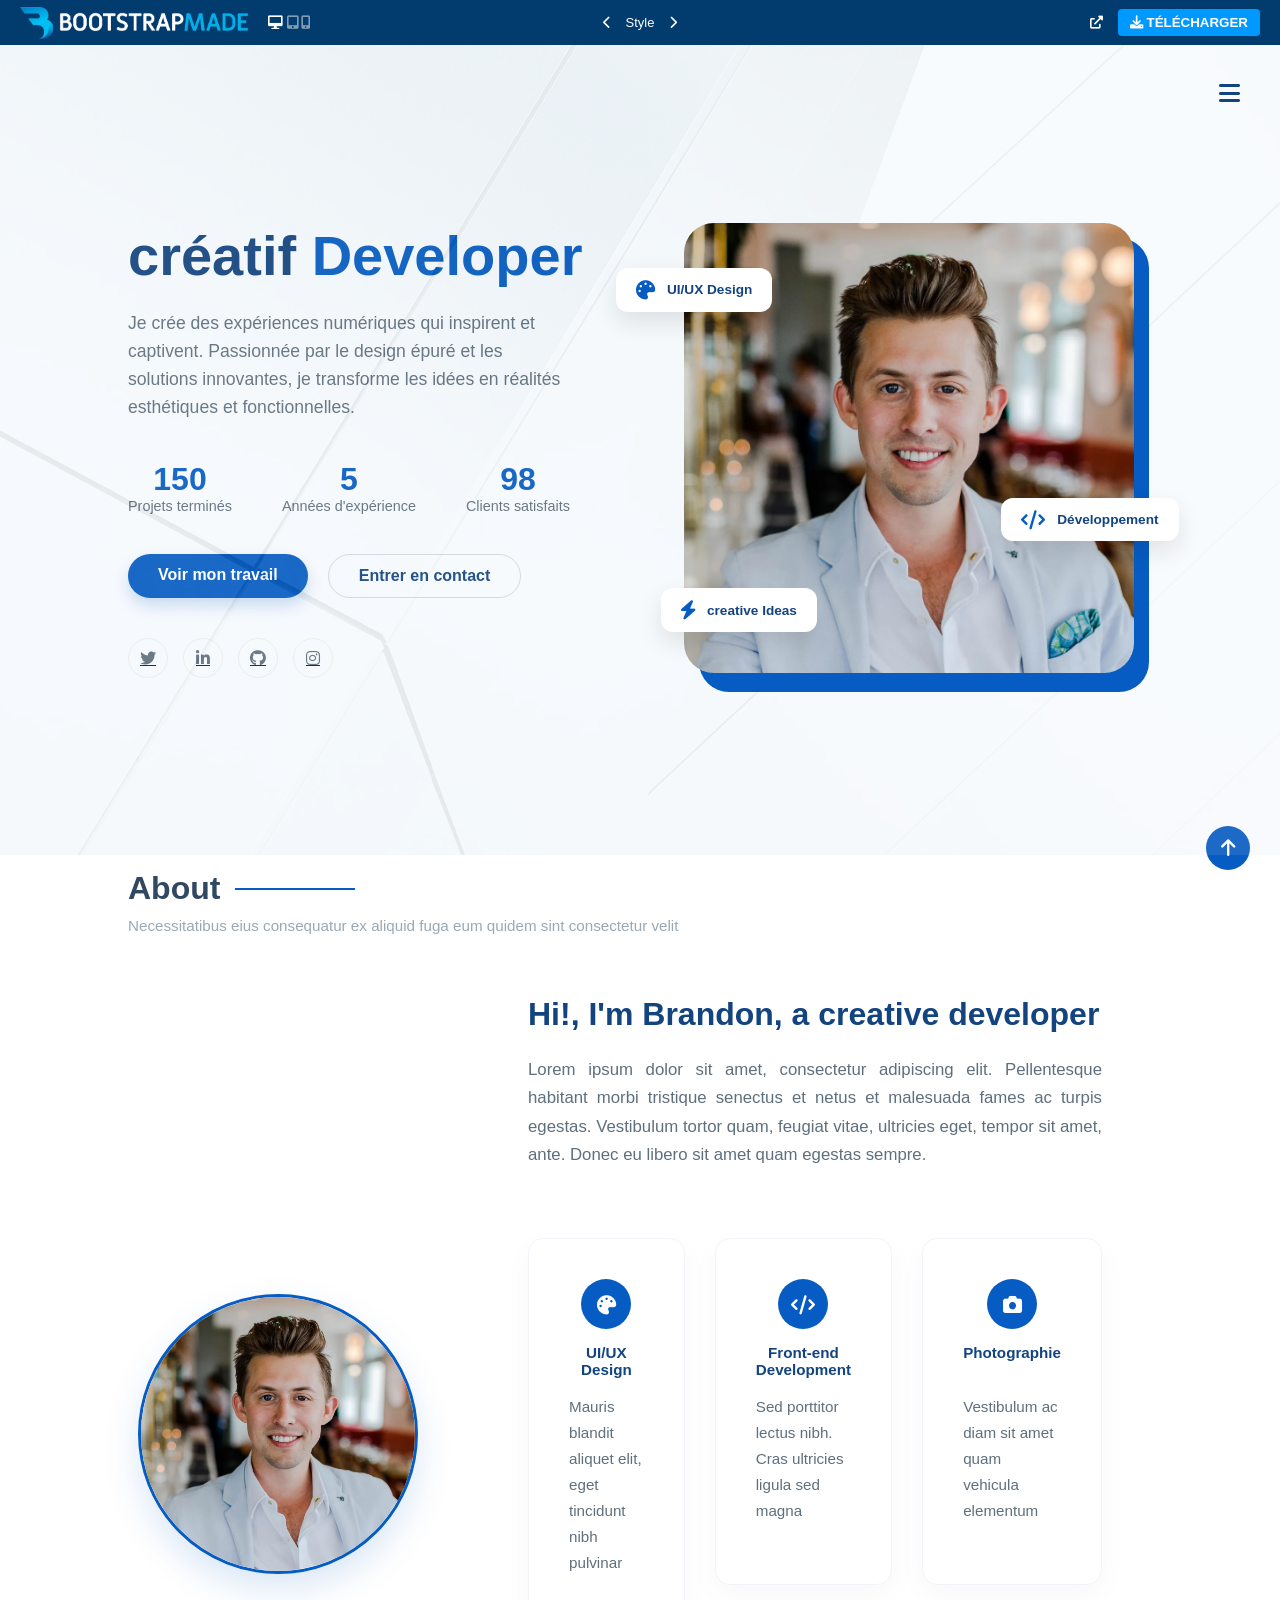
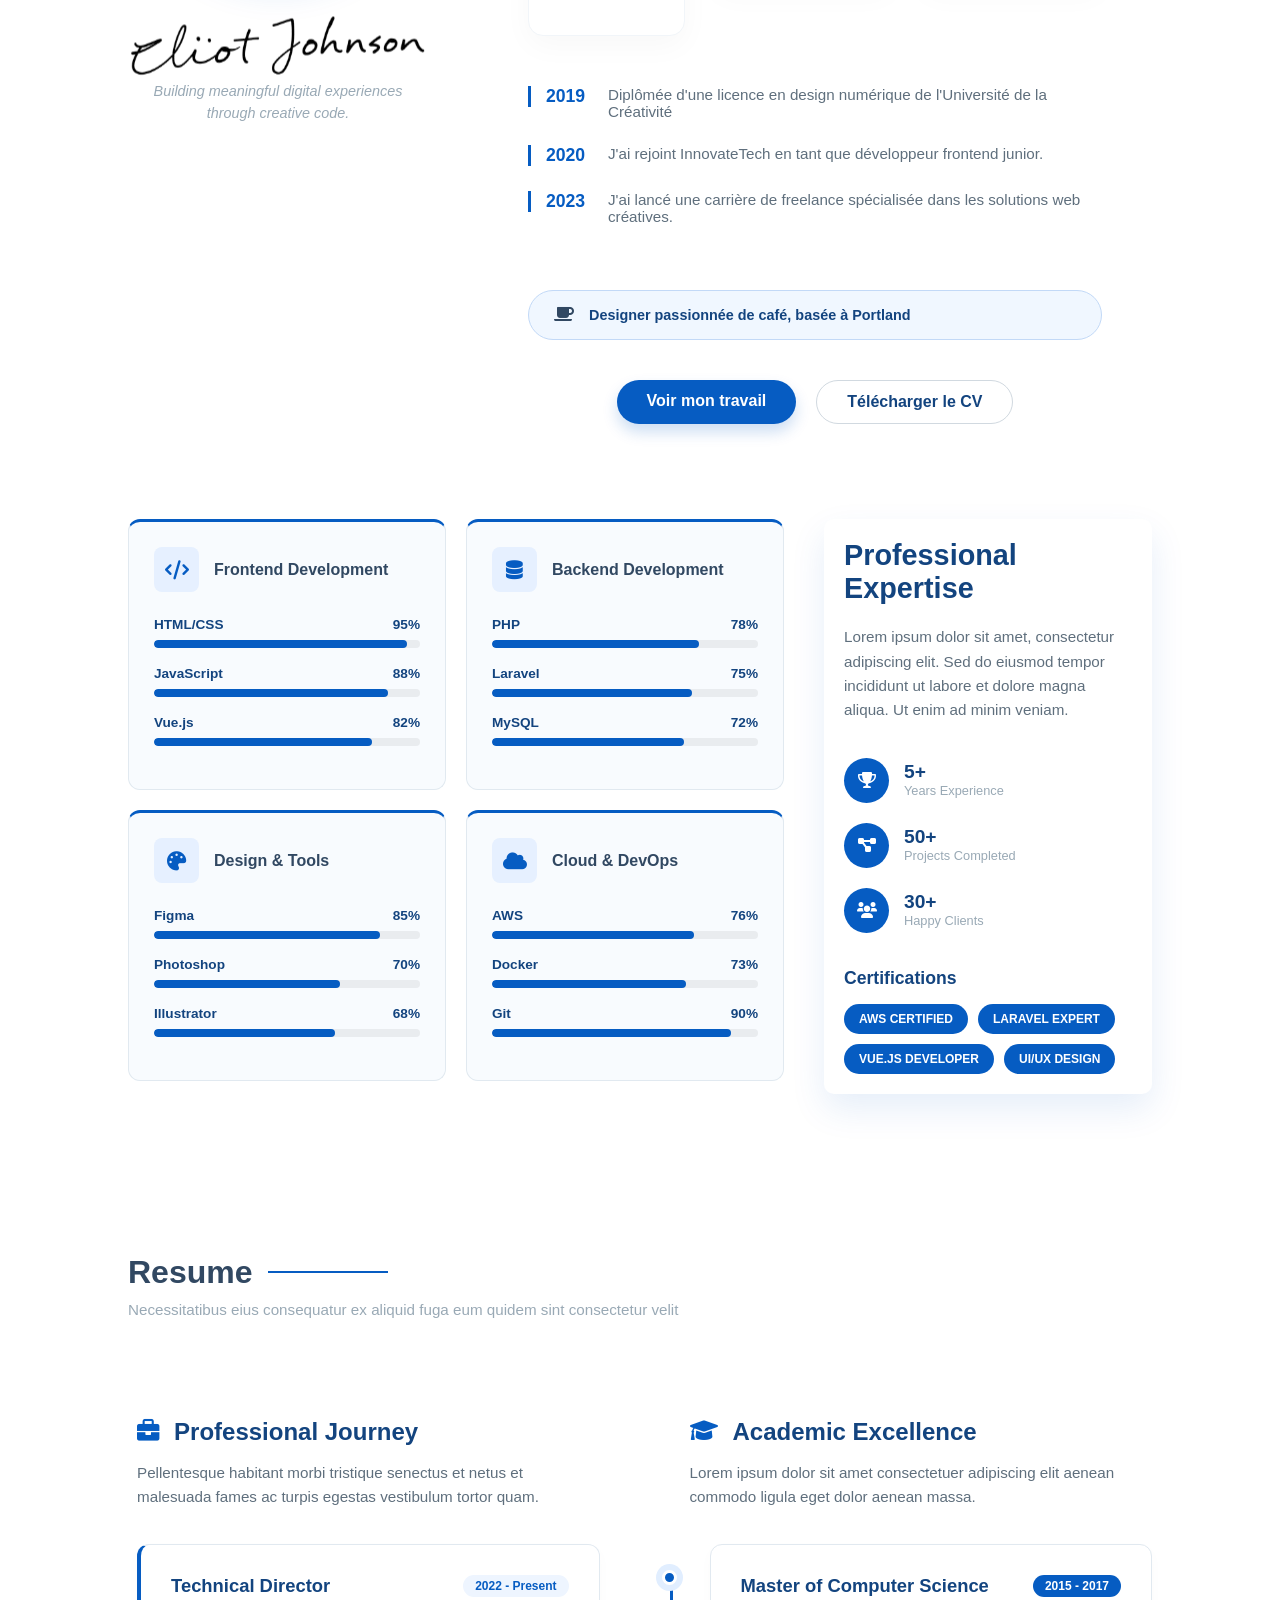
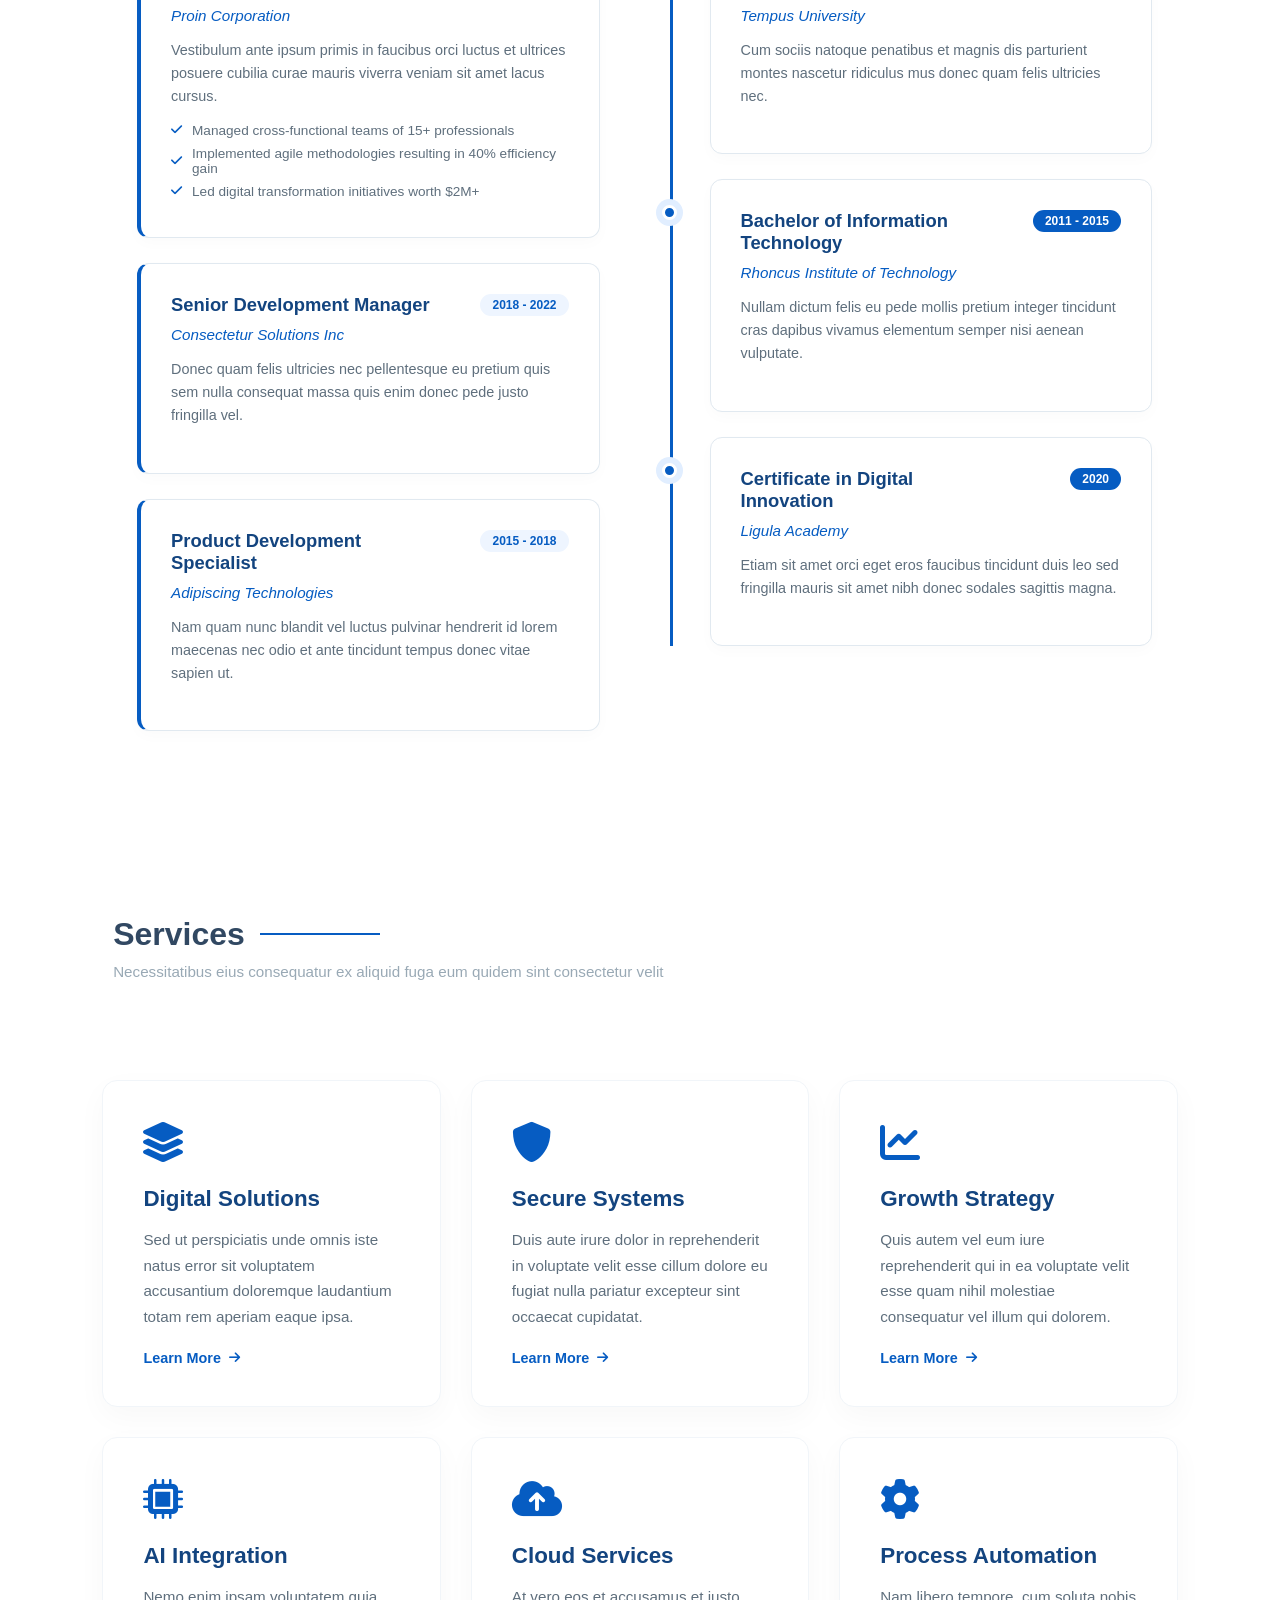
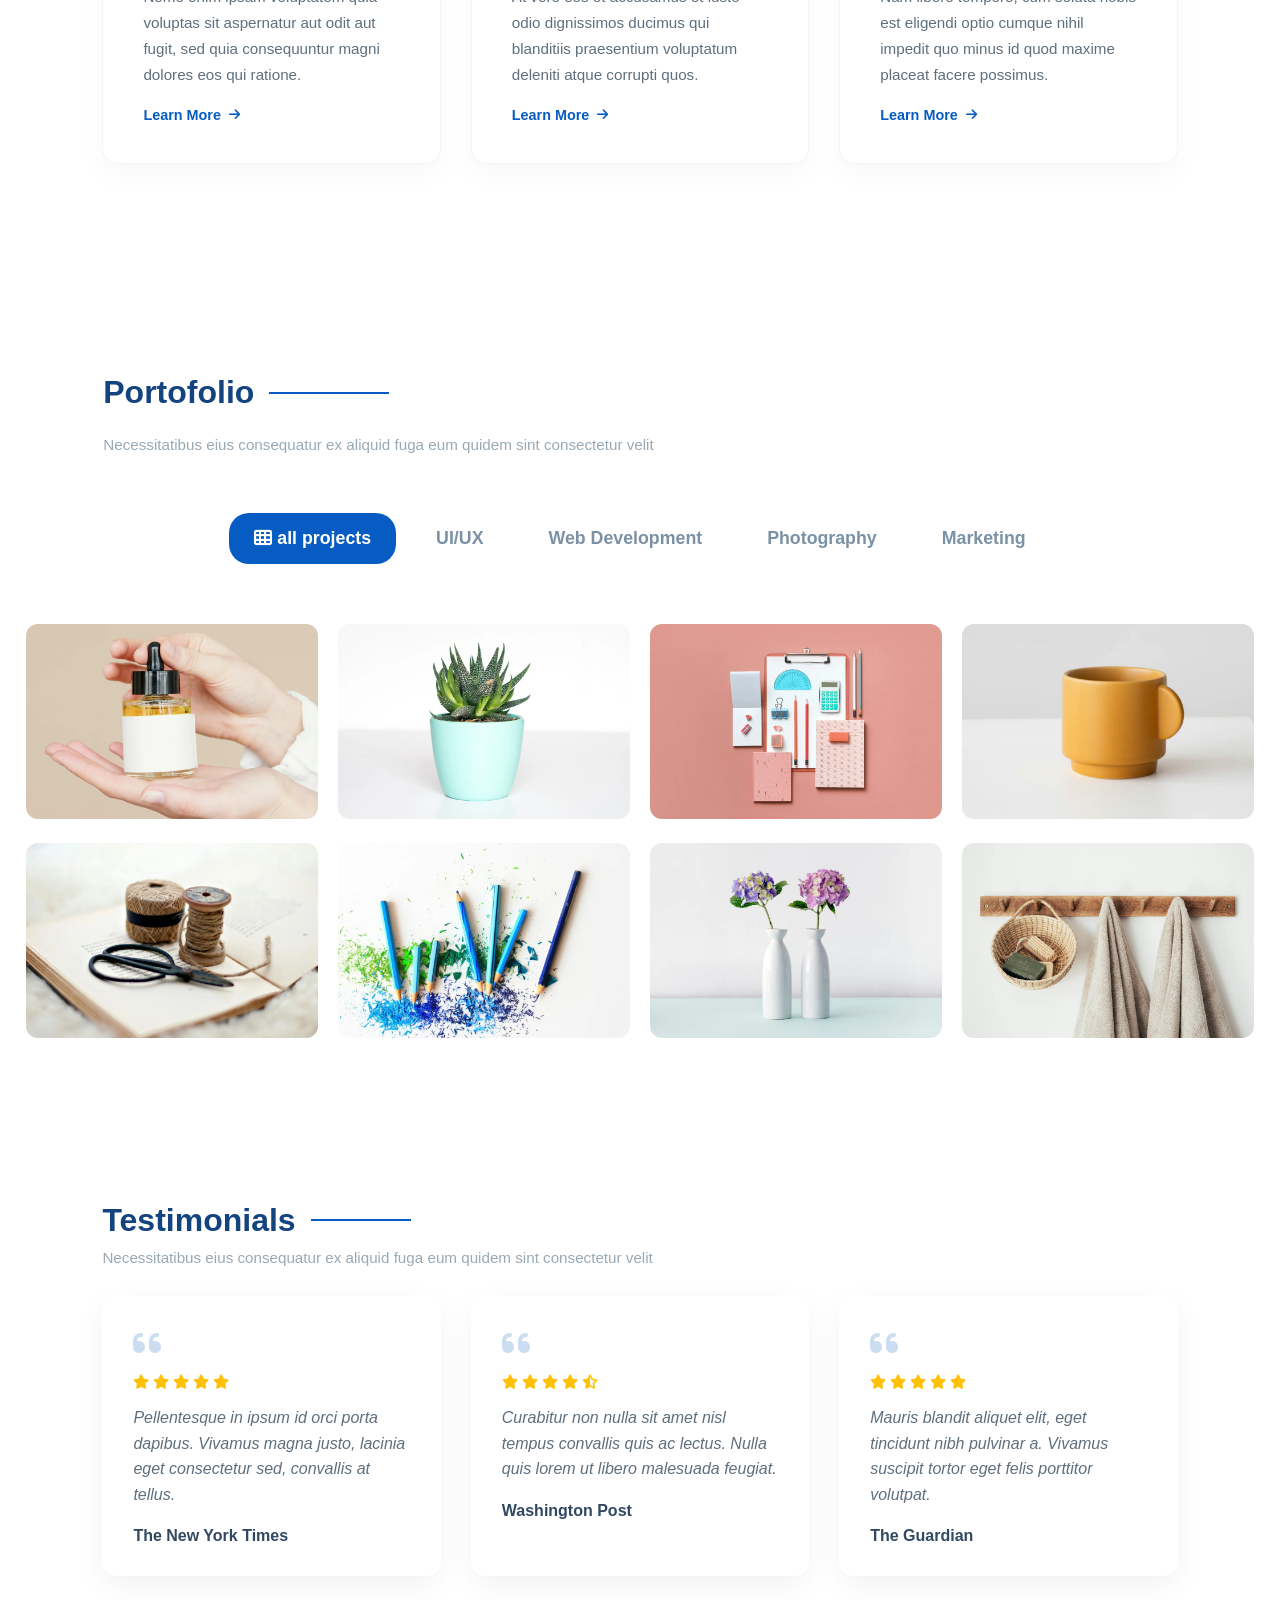
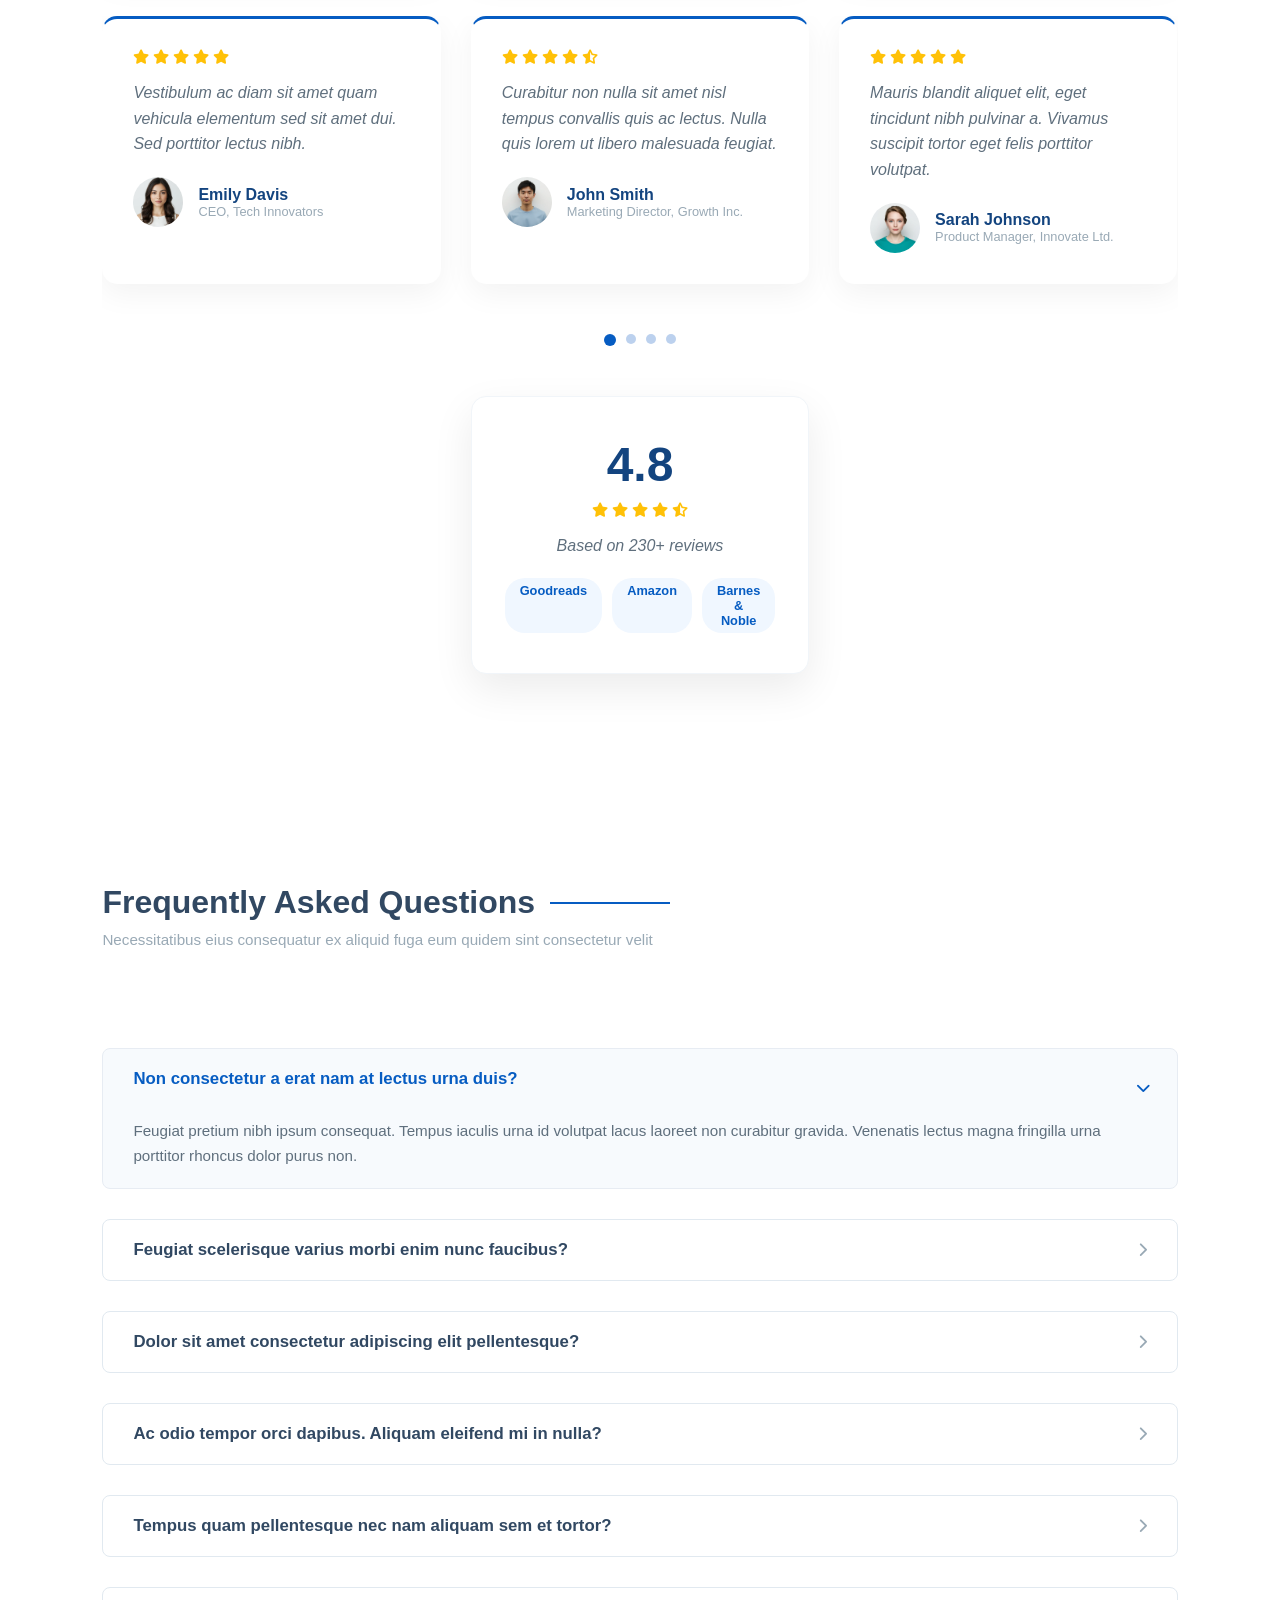
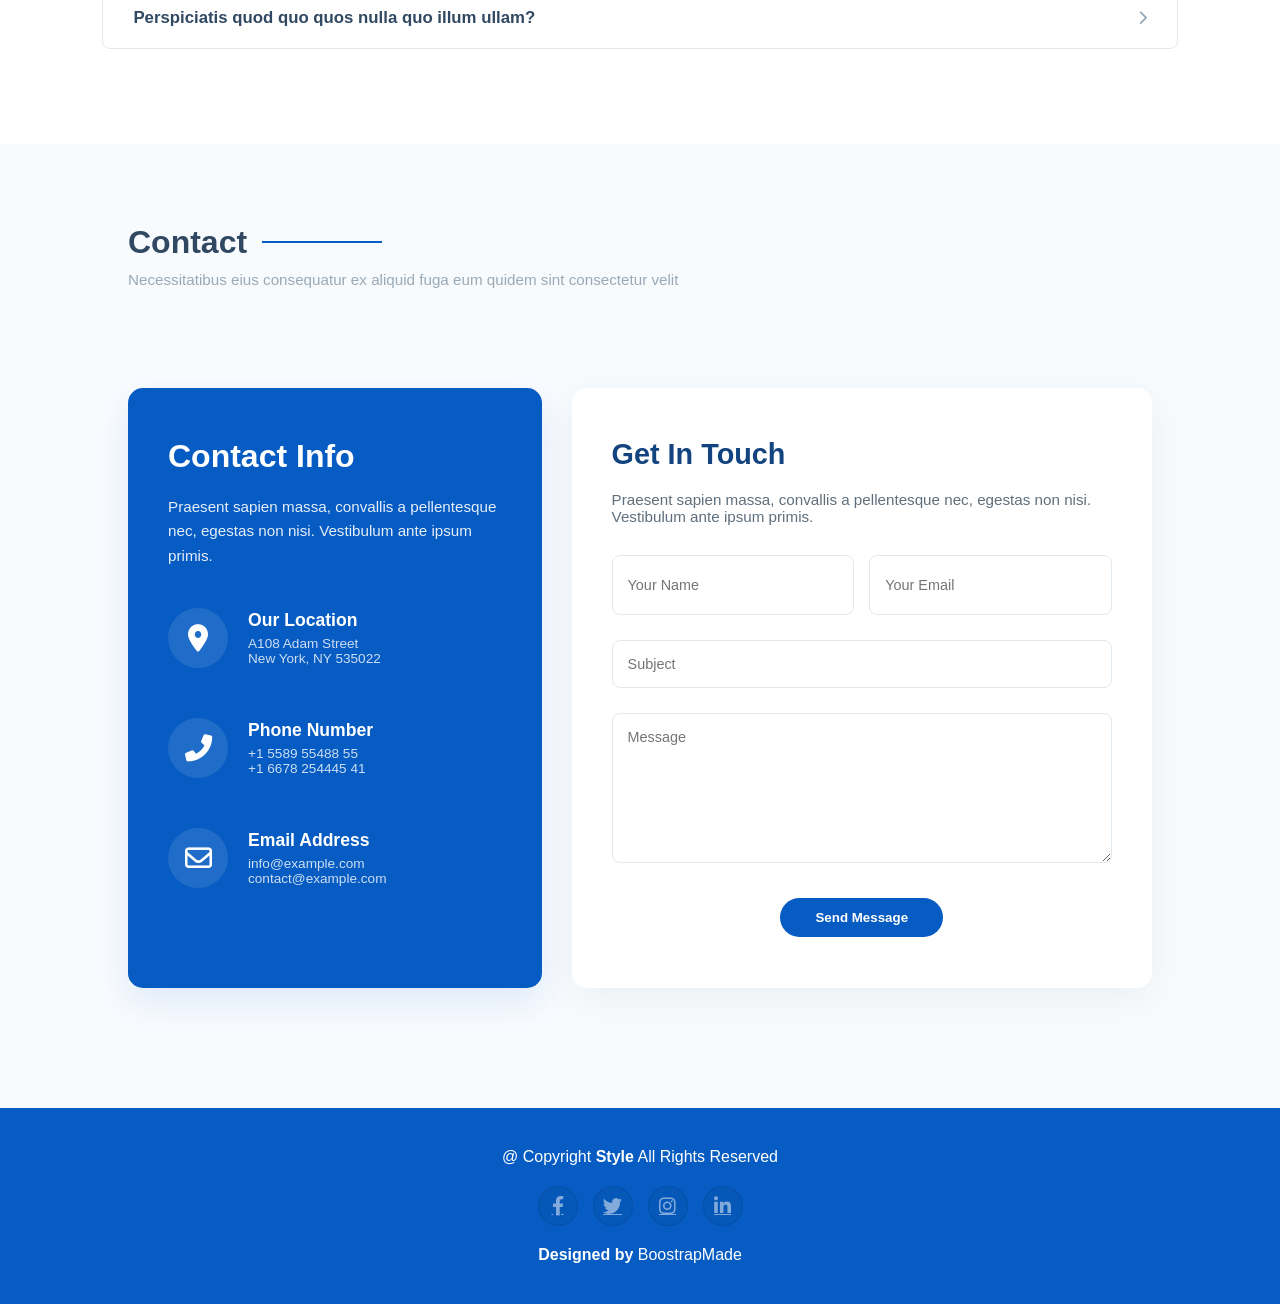
==== commit 59d62222: "mis à jours du code" ====
--- a/index.html
+++ b/index.html
@@ -41,7 +41,6 @@
 
     <!-- SECTION HERO -->
     <section class="hero-section" id="top">
-
 
         <div class="container">
             <div class="hero-content">
@@ -113,7 +112,6 @@
     </section>
     <!-- SECTION À PROPOS -->
 
-    <!-- SECTION DÉTAILS / SERVICES -->
     <section class="details-section">
         <!-- En-tête de section -->
         <div class="section-header">
@@ -908,7 +906,7 @@
         <div class="container">
 
             <div class="contact-wrapper">
-
+ 
                 <!-- BLOC GAUCHE : Contact Info (Bleu) -->
                 <div class="contact-info">
                     <h3>Contact Info</h3>
@@ -942,7 +940,6 @@
                         </div>
                     </div>
                 </div>
-
                 <!-- BLOC DROIT : Get In Touch (Blanc / Formulaire) -->
                 <div class="contact-form-container">
                     <h3>Get In Touch</h3>
@@ -989,8 +986,6 @@
 
     </div>
     
-
-
 </body>
 
 </html>
--- a/style.css
+++ b/style.css
@@ -512,26 +512,25 @@
 
     display: grid;
     grid-template-columns: repeat(auto-fit, minmax(200px, 1fr));
-    /* grid-template-columns: repeat(3, 200px); */
+     grid-template-columns: repeat(3, 200px); 
     gap: 20px;
     margin-bottom: 50px;
     font-family: 'Roboto', sans-serif;
     align-items: start;
     justify-content: space-between;
+   
 
 }
 
 .service-card {
     flex: 1;
-    background-color: #f8fbfe;
     border-radius: 10px;
     text-align: center;
     transition: 0.3s;
     border-color: #065cc2;
-    /* width: 150px; */
-    /* margin-left: auto;
-    margin-right: auto; */
     padding: 20px;
+    background-color: #395979;
+    
 
 
 }
@@ -539,6 +538,7 @@
 .service-card:hover {
     transform: translateY(-5px);
     border: 1px solid #e1e9f0;
+    
 
 }
 
@@ -624,15 +624,12 @@
     width: 100%;
     font-family: 'Roboto', sans-serif;
     height: 100%;
-    /* margin-left: 1%;
-    margin-right: 2%; */
-}
+}
+    
 
 
 .expertise-area .container {
-    /* display: flex;
-    gap: 40px;
-    align-items: flex-start; */
+    
     display: grid;
     grid-template-columns: 2fr 1fr;
     font-family: 'Roboto', sans-serif;
@@ -1018,24 +1015,34 @@
     flex-direction: column;
     align-items: flex-start;
 }
-
-/* Effet au survol (Hover) */
+.service-card::before {
+    content: "";         
+    position: absolute;
+    left: 0;              
+    top: 0;                 
+    width: 2px;             
+    height: 0;              
+    background-color: #065cc2; 
+    transition: height 0.4s ease; 
+    z-index: 5;
+}
+
 .service-card:hover {
     transform: translateY(-10px);
-    /* La carte monte un peu */
     box-shadow: 0 15px 40px rgba(6, 92, 194, 0.1);
-    /* L'ombre devient bleue */
-    border-color: #065cc2;
-}
-
-/* L'ICÔNE */
+
+}
+
+.service-card:hover::before {
+    height: 100%; 
+}
+
 .service-icon {
     font-size: 2.5rem;
     color: #065cc2;
     margin-bottom: 20px;
 }
 
-/* LE TITRE DE LA CARTE */
 .service-card h3 {
     font-family: 'Quicksand', sans-serif;
     color: #13447f;
@@ -1044,15 +1051,14 @@
     margin-bottom: 15px;
 }
 
-/* LE TEXTE */
 .service-card p {
     color: #5f6f7d;
     font-size: 0.95rem;
     line-height: 1.7;
     margin-bottom: 20px;
-}
-
-/* LE LIEN "LEARN MORE" */
+    text-align: left;
+}
+
 .learn-more {
     color: #065cc2;
     text-decoration: none;
@@ -1713,12 +1719,13 @@
     background-color: #065cc2;
     color: white;
     text-align: center;
-    padding: 20px 0;
-    font-family: 'Roboto', sans-serif;
-    font-size: 14px;
+    padding: 40px 0;
+    font-family: 'Roboto', sans-serif;
+    width: 100vw;        
     position: relative;
-    width: 100%;
-    height: 160px;
+    margin-left: 0;
+    margin-right: 0; 
+    box-sizing: border-box;
 }
 
 .footer-classe.containue {
